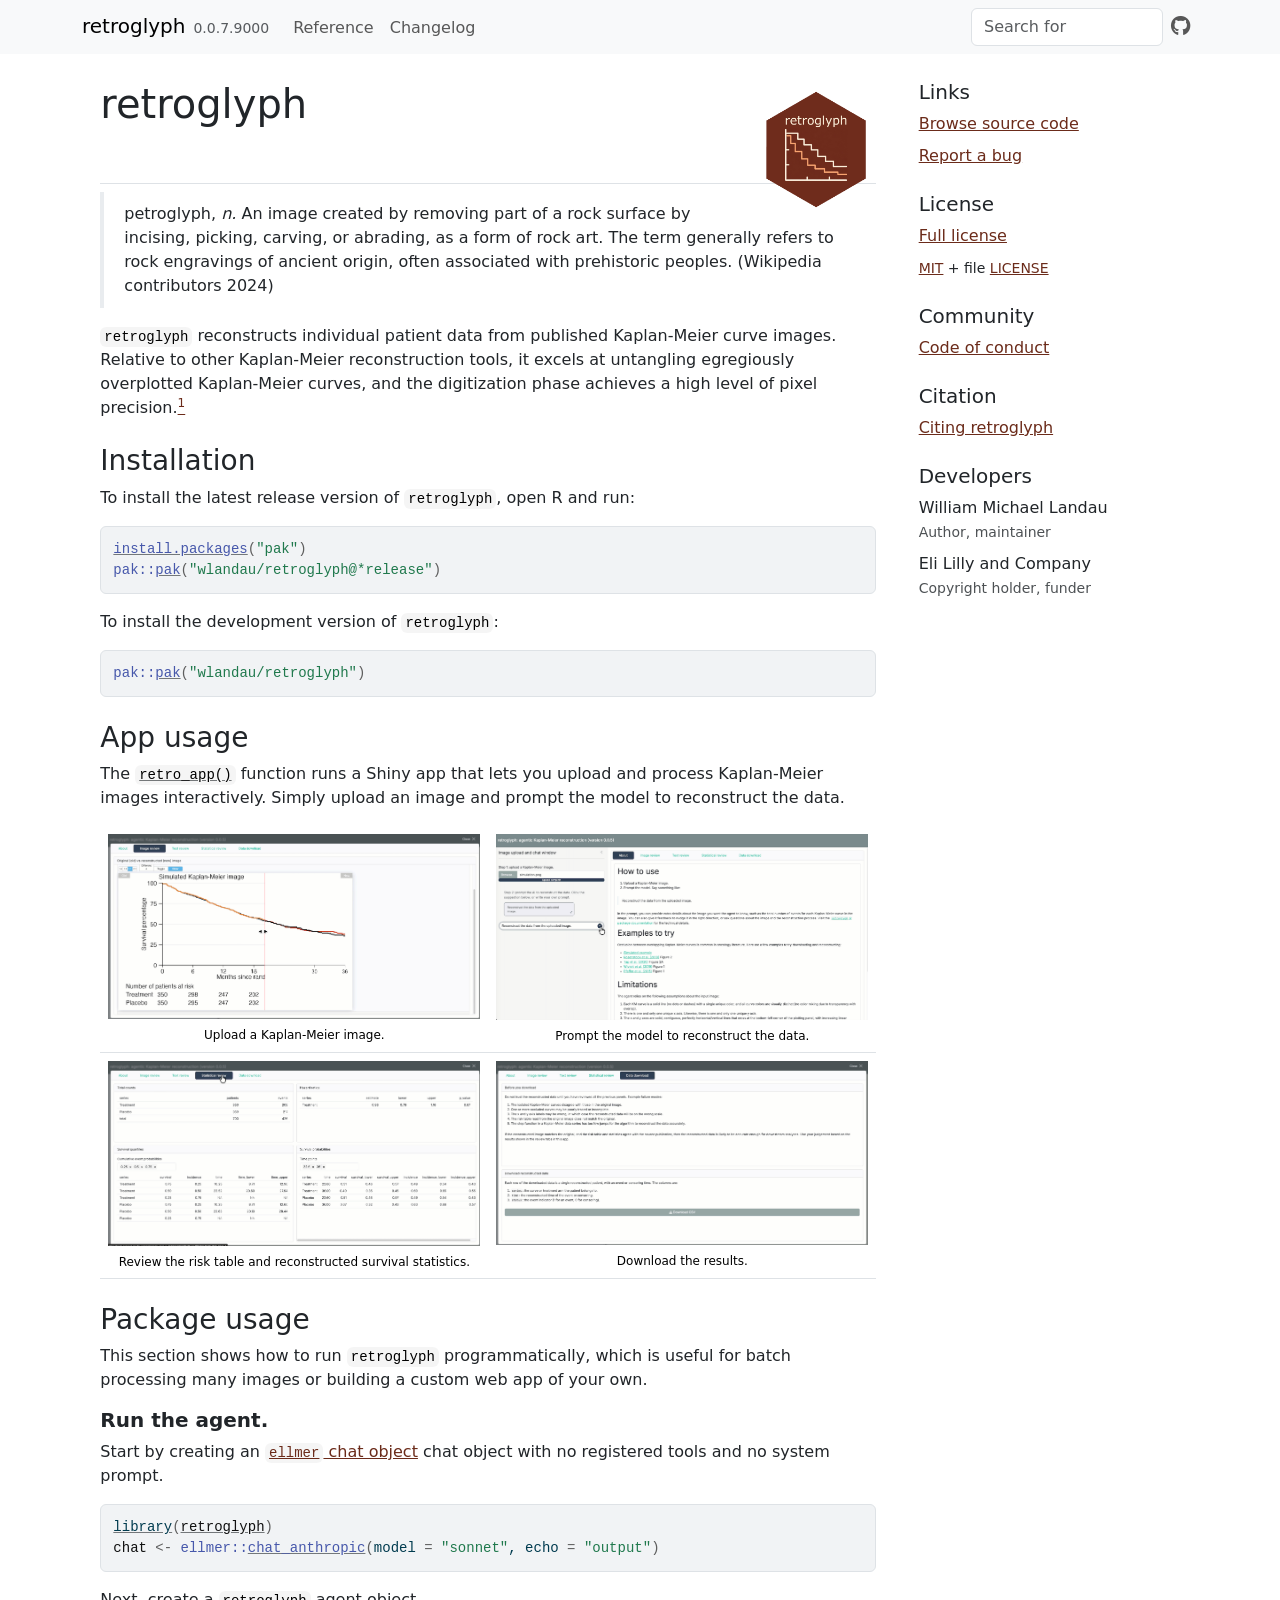
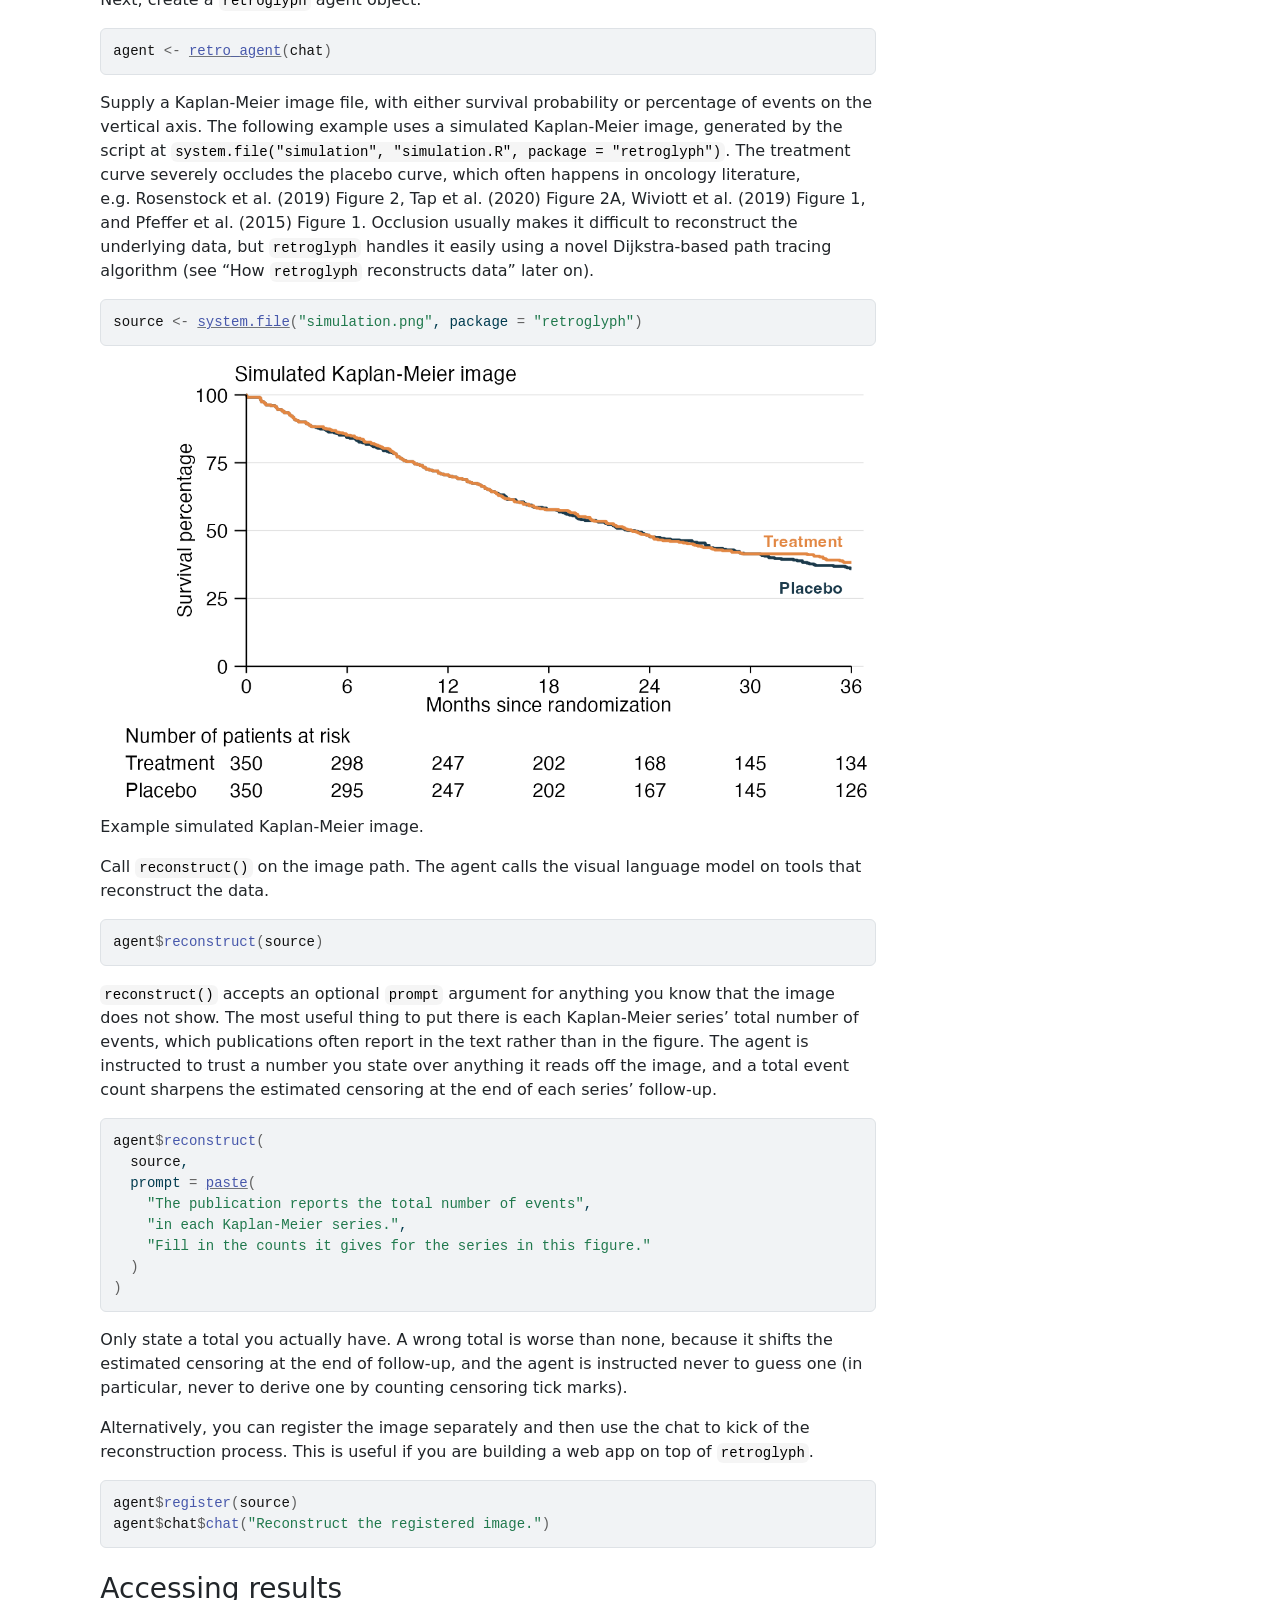
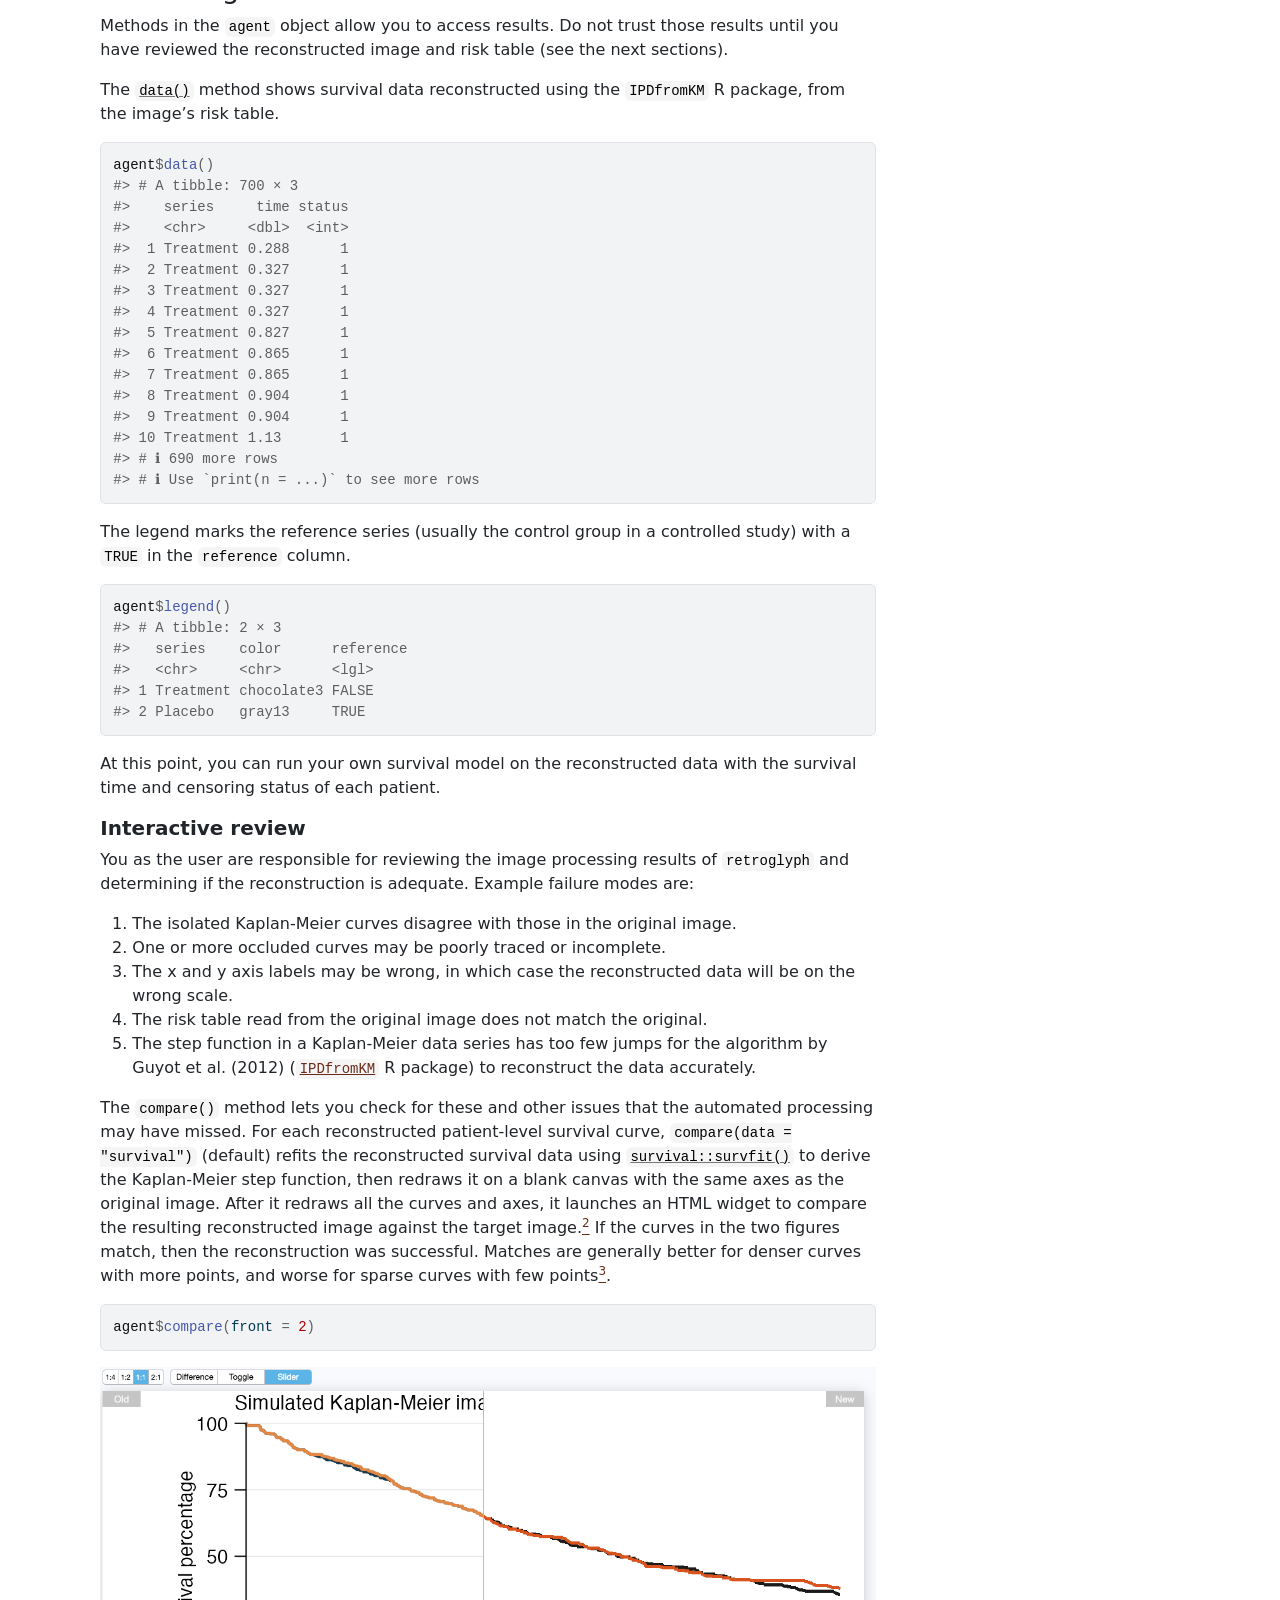
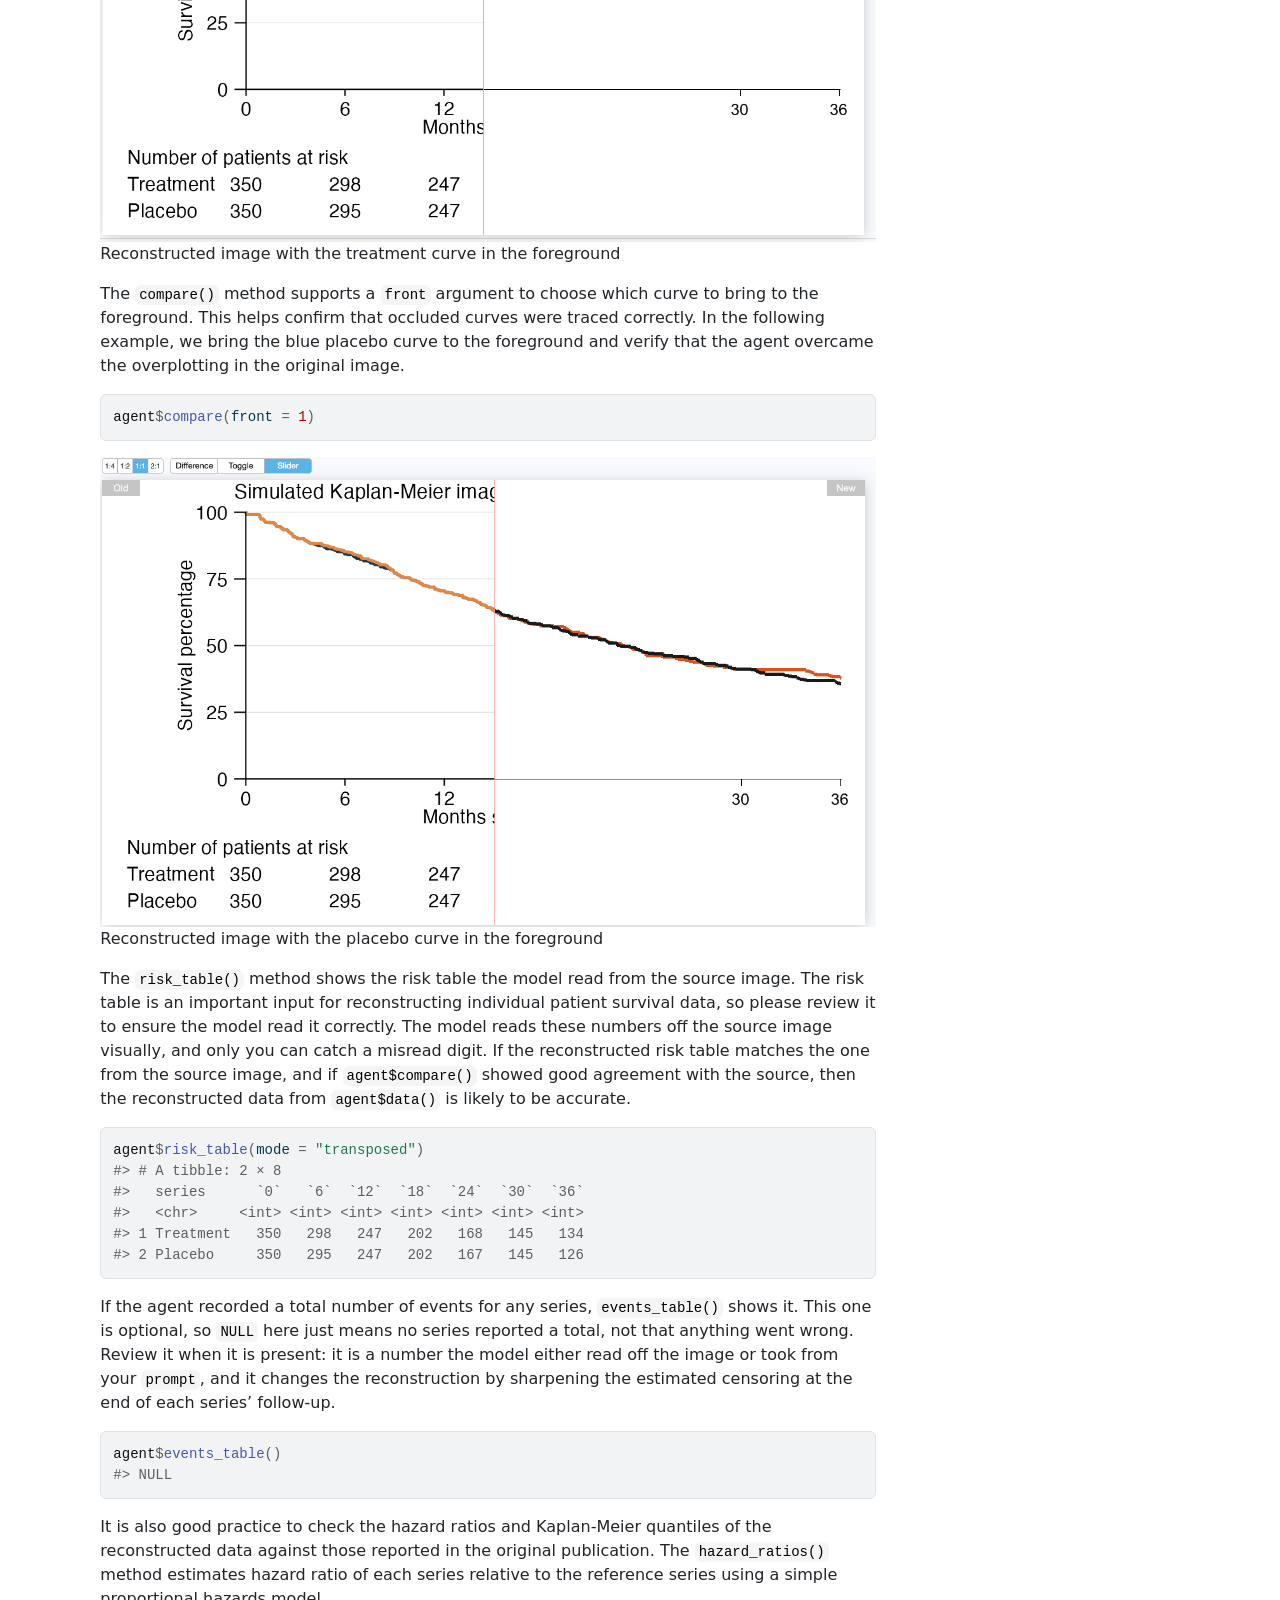
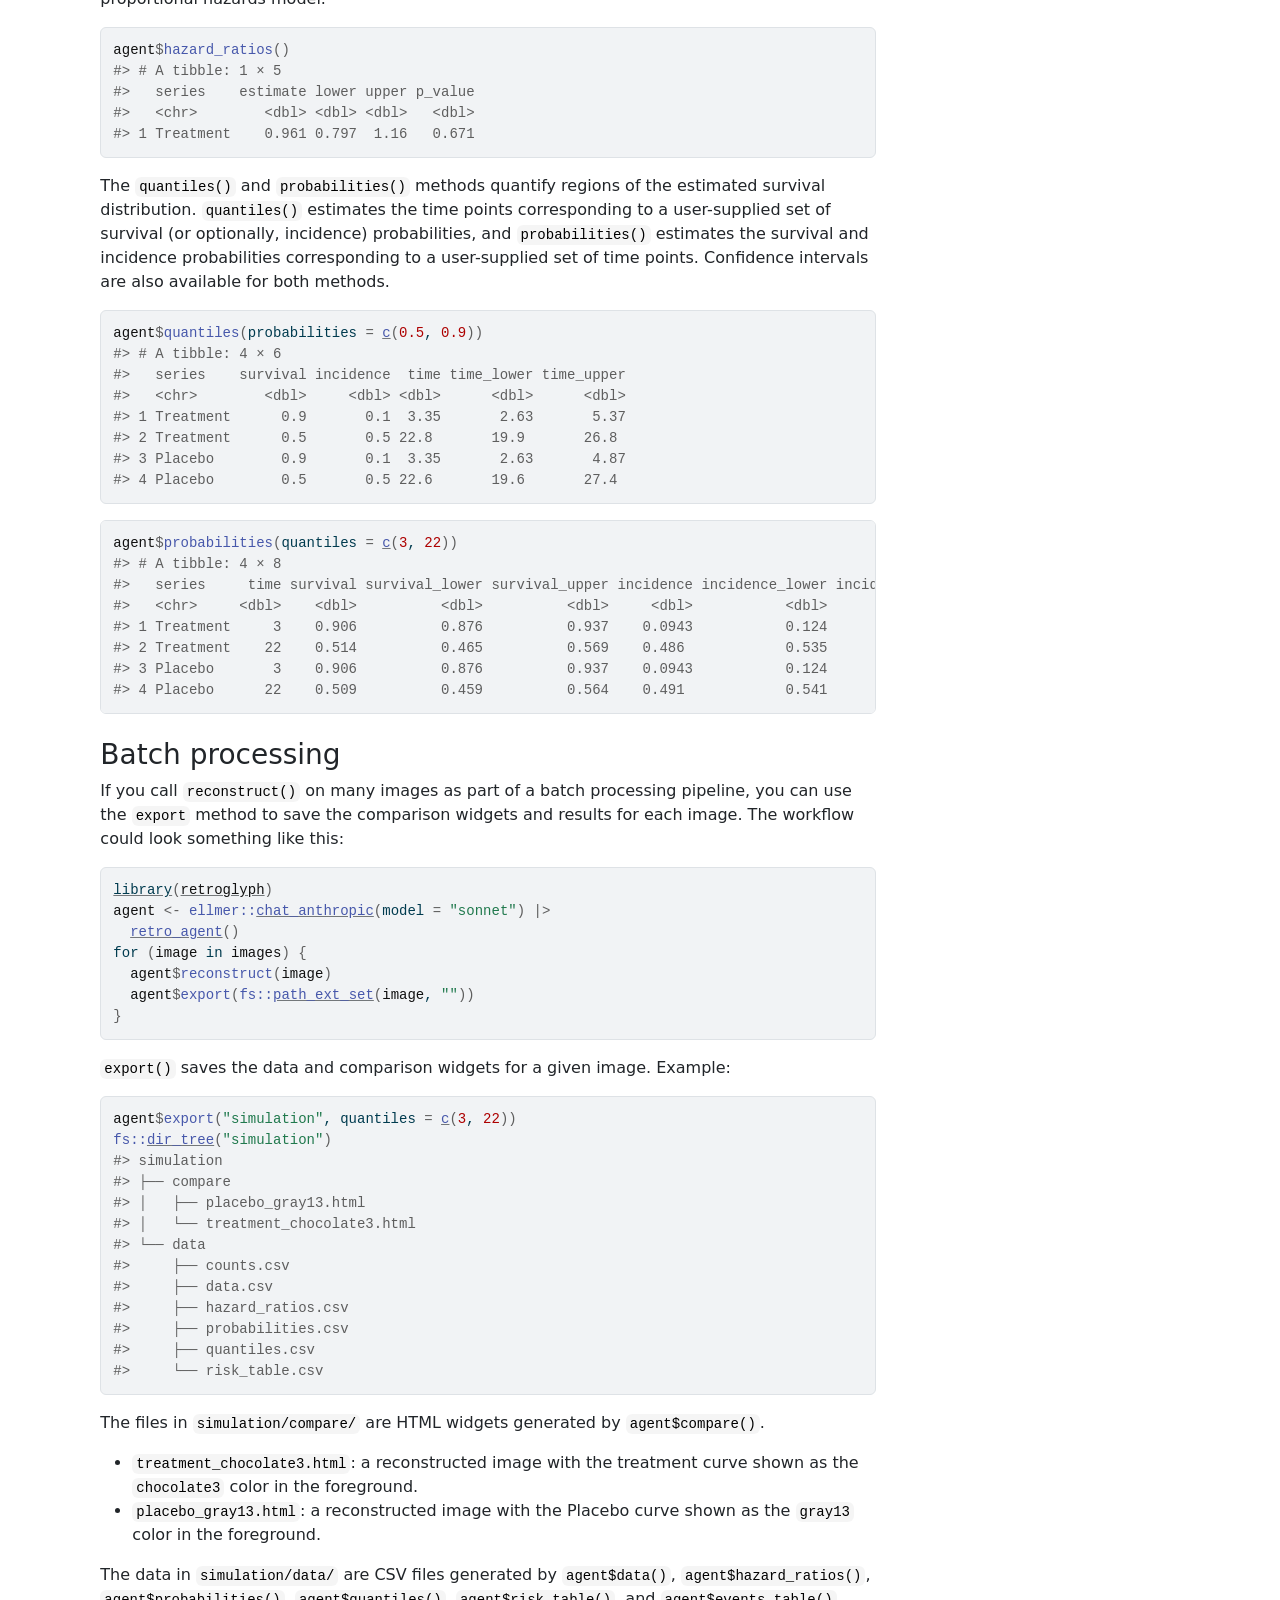
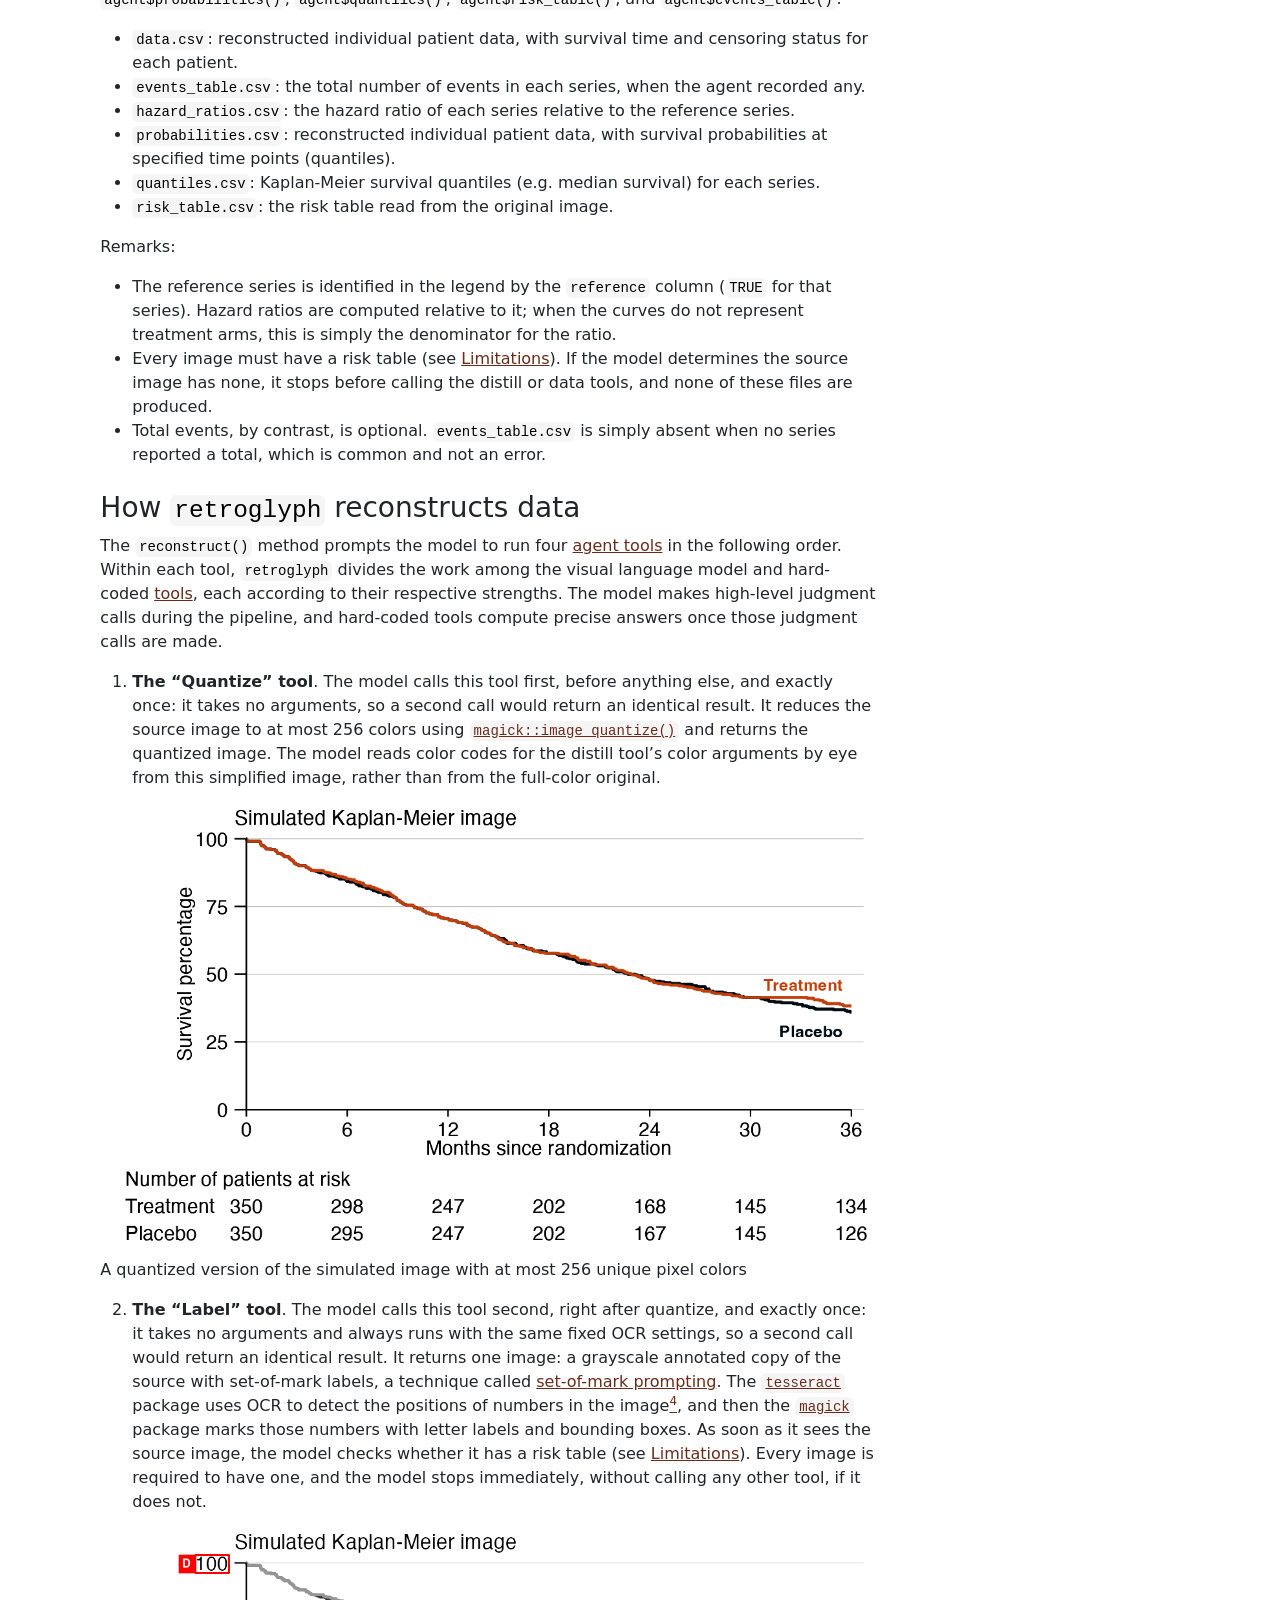
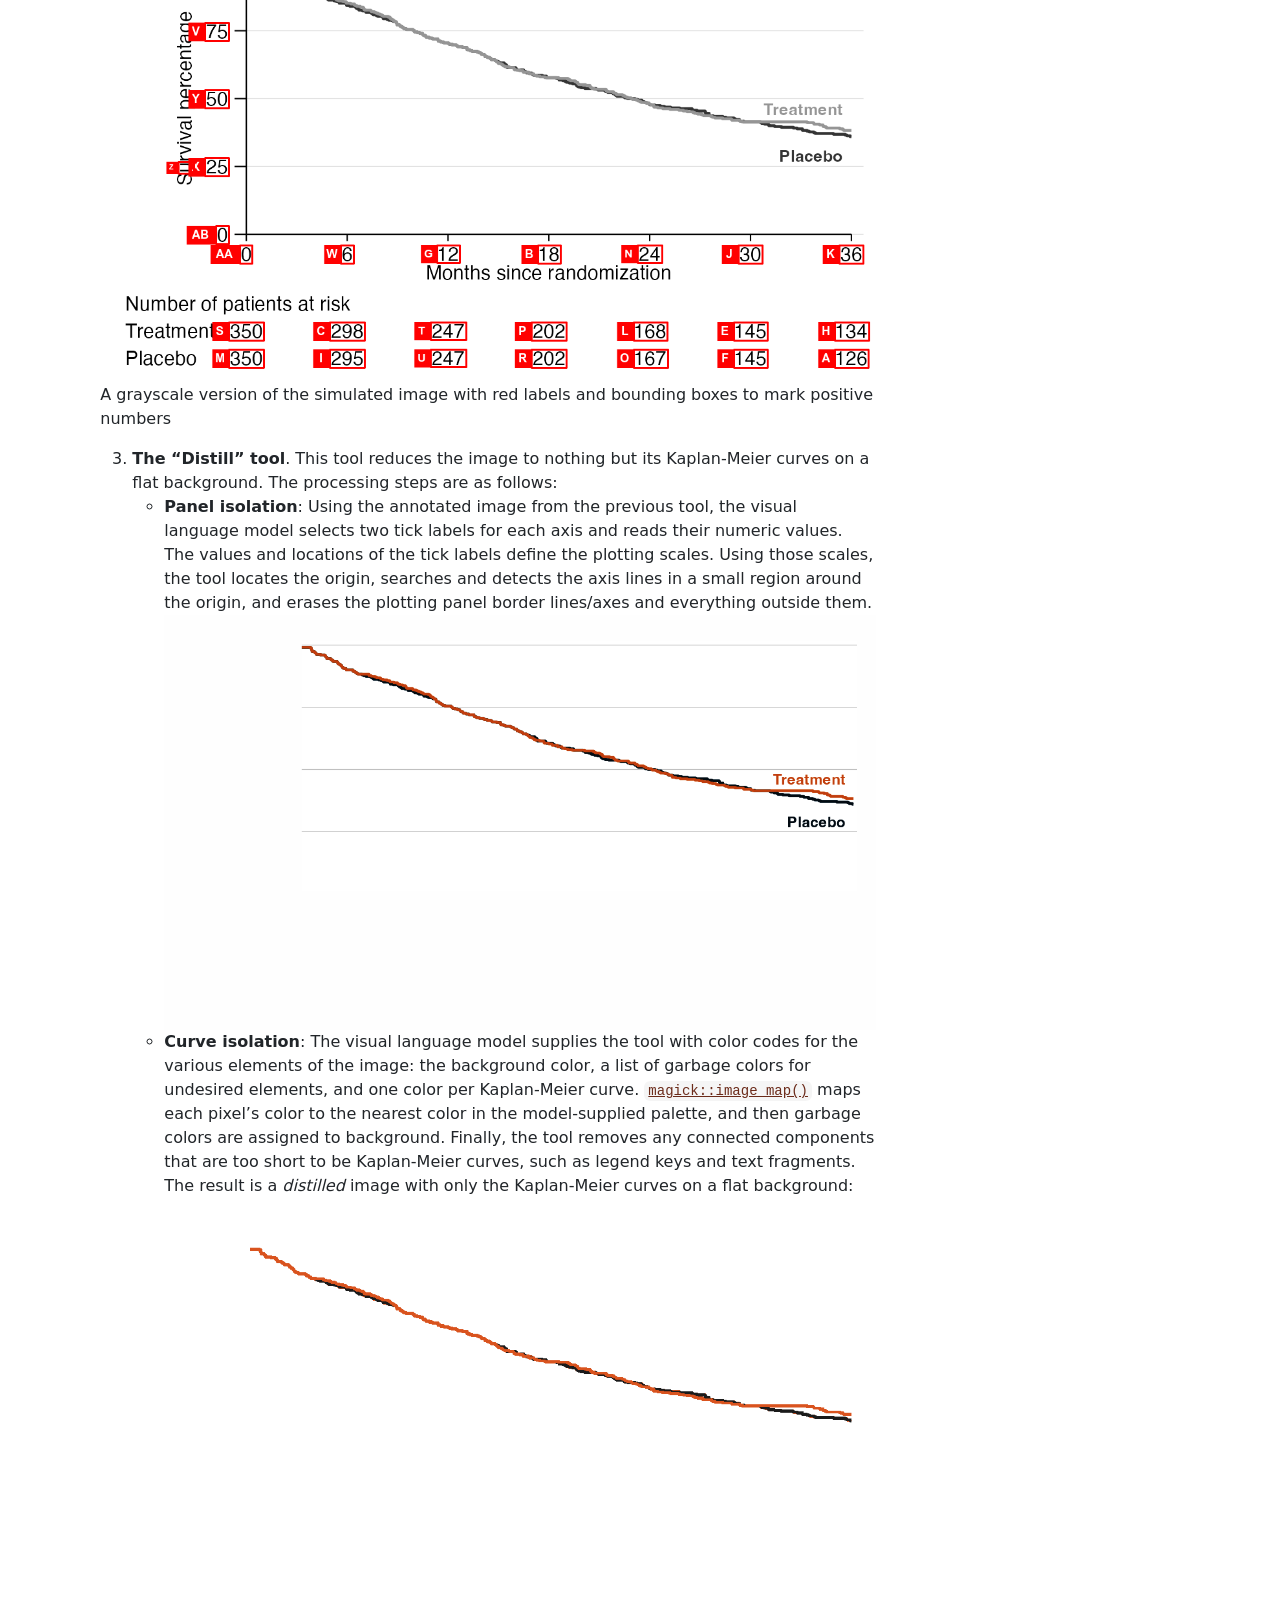
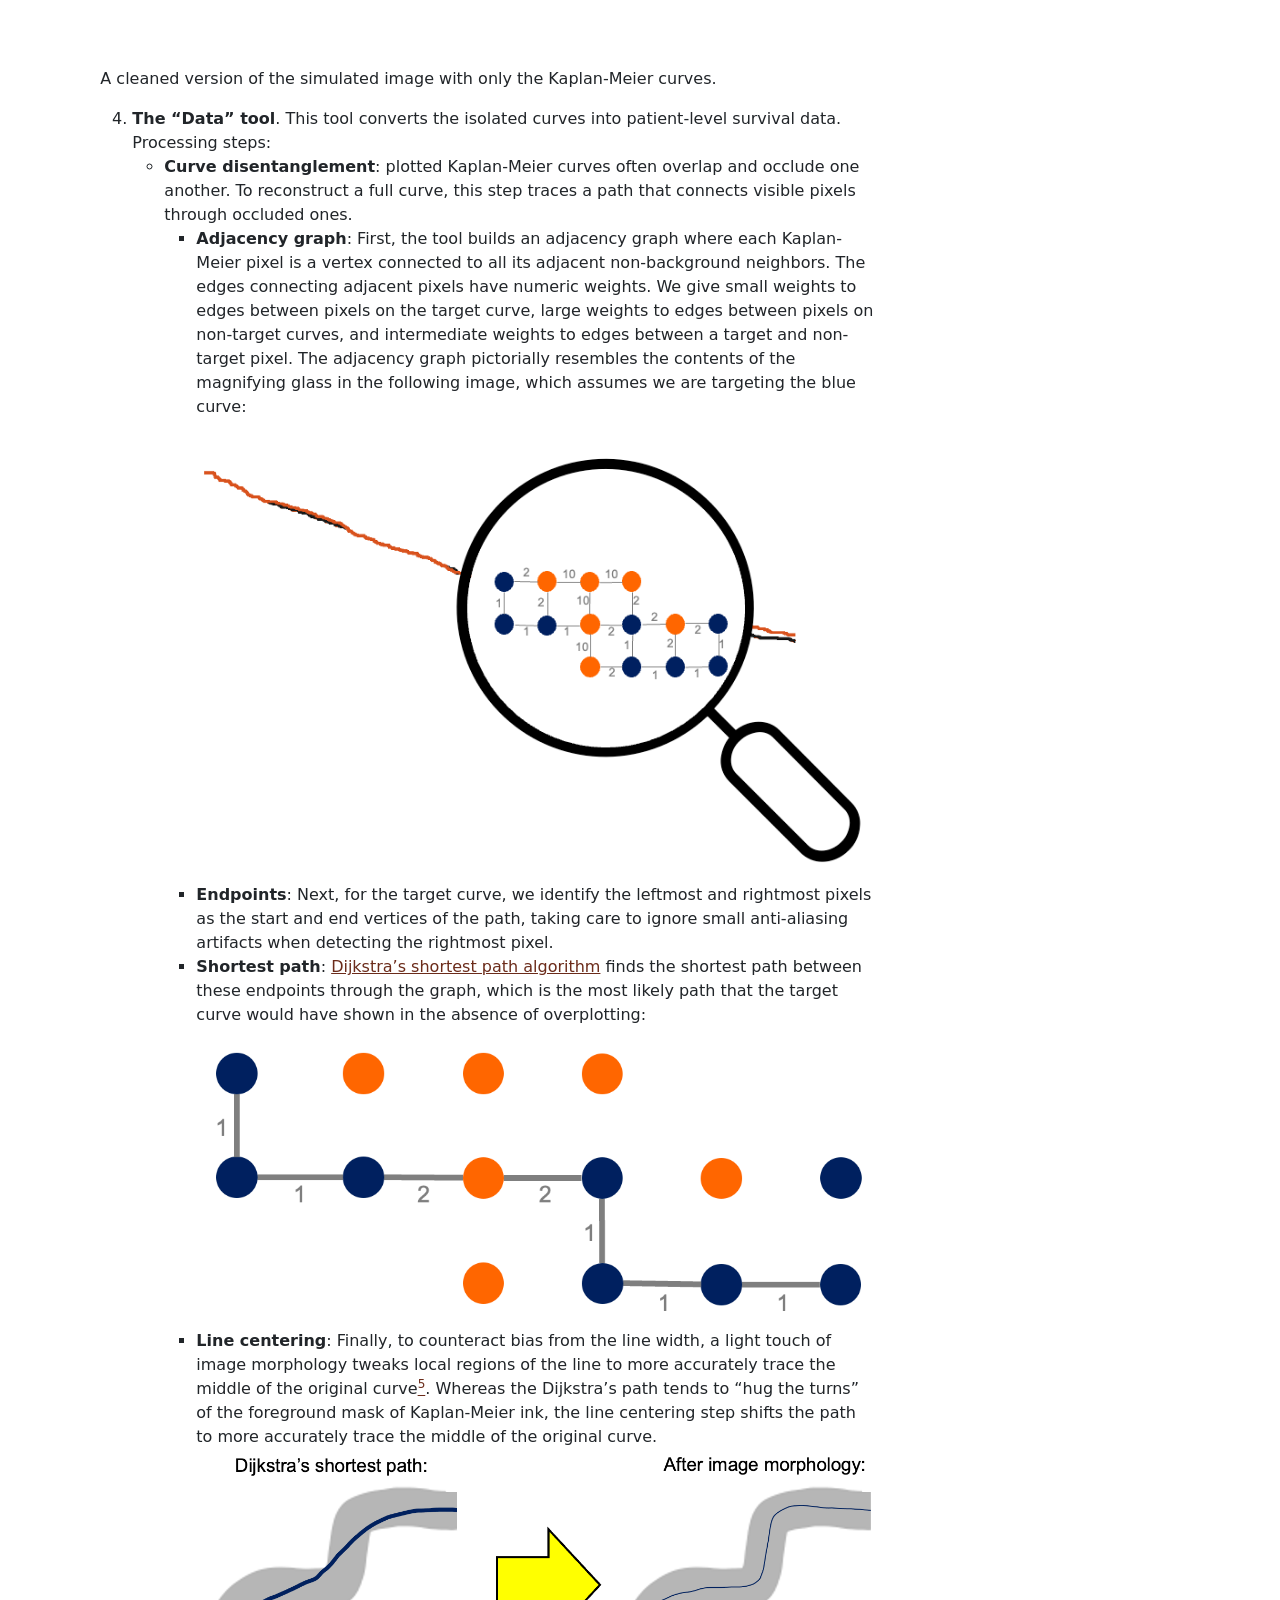
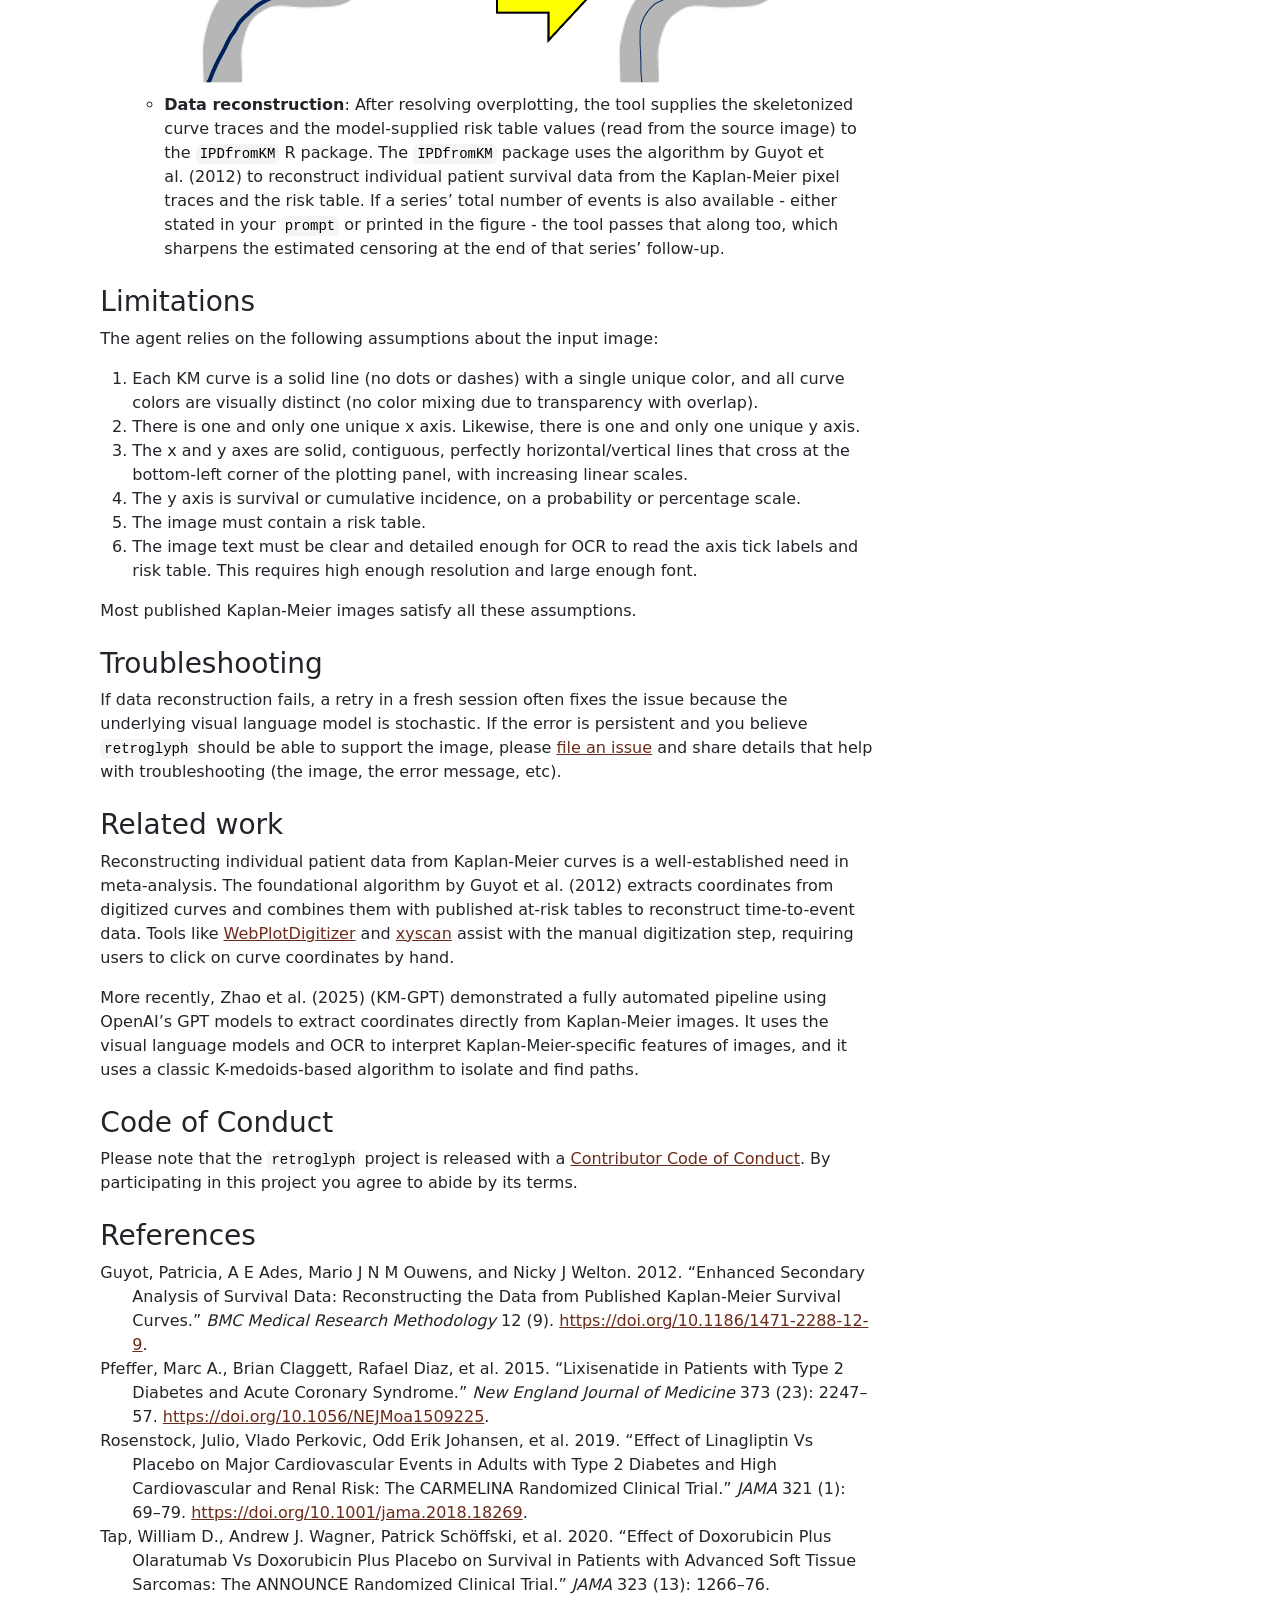
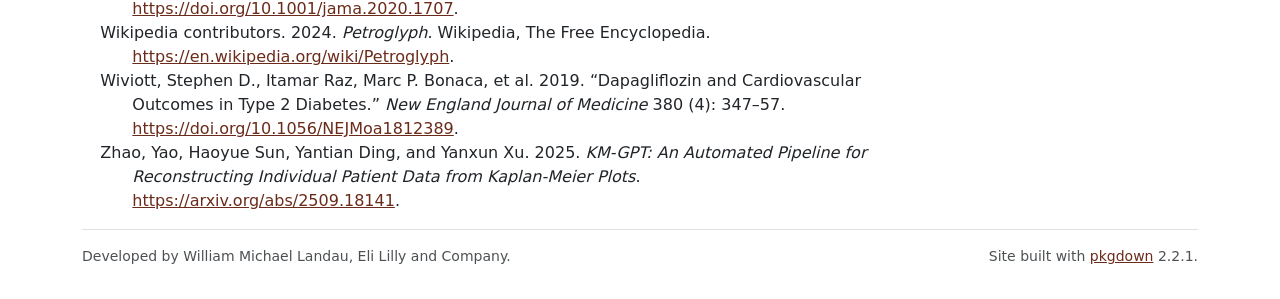
==== index.html @ 7b13152b "Deploying to gh-pages from @ wlandau/retroglyph@34a9393aac4ac2914c0a3c70d0098aca68101f2c 🚀" ====
<!DOCTYPE html>
<!-- Generated by pkgdown: do not edit by hand --><html lang="en-US">
<head>
<meta http-equiv="Content-Type" content="text/html; charset=UTF-8">
<meta charset="utf-8">
<meta http-equiv="X-UA-Compatible" content="IE=edge">
<meta name="viewport" content="width=device-width, initial-scale=1, shrink-to-fit=no">
<title>A Trusted Mini-Agent to Reconstruct Individual Patient Data from Kaplan-Meier Images • retroglyph</title>
<!-- favicons --><link rel="icon" type="image/png" sizes="96x96" href="favicon-96x96.png">
<link rel="icon" type="”image/svg+xml”" href="favicon.svg">
<link rel="apple-touch-icon" sizes="180x180" href="apple-touch-icon.png">
<link rel="icon" sizes="any" href="favicon.ico">
<link rel="manifest" href="site.webmanifest">
<script src="deps/jquery-3.6.0/jquery-3.6.0.min.js"></script><meta name="viewport" content="width=device-width, initial-scale=1, shrink-to-fit=no">
<link href="deps/bootstrap-5.3.8/bootstrap.min.css" rel="stylesheet">
<script src="deps/bootstrap-5.3.8/bootstrap.bundle.min.js"></script><link href="deps/font-awesome-6.5.2/css/all.min.css" rel="stylesheet">
<link href="deps/font-awesome-6.5.2/css/v4-shims.min.css" rel="stylesheet">
<script src="deps/headroom-0.11.0/headroom.min.js"></script><script src="deps/headroom-0.11.0/jQuery.headroom.min.js"></script><script src="deps/bootstrap-toc-1.0.1/bootstrap-toc.min.js"></script><script src="deps/clipboard.js-2.0.11/clipboard.min.js"></script><script src="deps/search-1.0.0/autocomplete.jquery.min.js"></script><script src="deps/search-1.0.0/fuse.min.js"></script><script src="deps/search-1.0.0/mark.min.js"></script><!-- pkgdown --><script src="pkgdown.js"></script><meta property="og:title" content="A Trusted Mini-Agent to Reconstruct Individual Patient Data from Kaplan-Meier Images">
<meta name="description" content="The enclosed agent reconstructs individual patient data from published Kaplan-Meier curve images. Relative to other Kaplan-Meier reconstruction tools, it excels at untangling egregiously overplotted Kaplan-Meier curves, and the digitization phase achieves a high level of pixel precision.">
<meta property="og:description" content="The enclosed agent reconstructs individual patient data from published Kaplan-Meier curve images. Relative to other Kaplan-Meier reconstruction tools, it excels at untangling egregiously overplotted Kaplan-Meier curves, and the digitization phase achieves a high level of pixel precision.">
<meta property="og:image" content="https://wlandau.github.io/retroglyph/logo.png">
</head>
<body>
    <a href="#main" class="visually-hidden-focusable">Skip to contents</a>


    <nav class="navbar navbar-expand-lg fixed-top bg-light" data-bs-theme="light" aria-label="Site navigation"><div class="container">

    <a class="navbar-brand me-2" href="index.html">retroglyph</a>

    <small class="nav-text text-muted me-auto" data-bs-toggle="tooltip" data-bs-placement="bottom" title="">0.0.7.9000</small>


    <button class="navbar-toggler" type="button" data-bs-toggle="collapse" data-bs-target="#navbar" aria-controls="navbar" aria-expanded="false" aria-label="Toggle navigation">
      <span class="navbar-toggler-icon"></span>
    </button>

    <div id="navbar" class="collapse navbar-collapse ms-3">
      <ul class="navbar-nav me-auto">
<li class="nav-item"><a class="nav-link" href="reference/index.html">Reference</a></li>
<li class="nav-item"><a class="nav-link" href="news/index.html">Changelog</a></li>
      </ul>
<ul class="navbar-nav">
<li class="nav-item"><form class="form-inline" role="search">
 <input class="form-control" type="search" name="search-input" id="search-input" autocomplete="off" aria-label="Search site" placeholder="Search for" data-search-index="search.json">
</form></li>
<li class="nav-item"><a class="external-link nav-link" href="https://github.com/wlandau/retroglyph" aria-label="GitHub"><span class="fa fab fa-github fa-lg"></span></a></li>
      </ul>
</div>


  </div>
</nav><div class="container template-home">
<div class="row">
  <main id="main" class="col-md-9"><div class="section level1">
<div class="page-header">
<img src="logo.png" class="logo" alt=""><h1 id="retroglyph">retroglyph<a class="anchor" aria-label="anchor" href="#retroglyph"></a>
</h1>
</div>
<blockquote>
<p>petroglyph, <em>n.</em> An image created by removing part of a rock surface by incising, picking, carving, or abrading, as a form of rock art. The term generally refers to rock engravings of ancient origin, often associated with prehistoric peoples. (Wikipedia contributors 2024)</p>
</blockquote>
<p><code>retroglyph</code> reconstructs individual patient data from published Kaplan-Meier curve images. Relative to other Kaplan-Meier reconstruction tools, it excels at untangling egregiously overplotted Kaplan-Meier curves, and the digitization phase achieves a high level of pixel precision.<a class="footnote-ref" tabindex="0" data-bs-toggle="popover" data-bs-content='&lt;p&gt;The algorithm by Guyot et al. (2012) in the &lt;a href="https://CRAN.R-project.org/package=IPDfromKM" class="external-link"&gt;&lt;code&gt;IPDfromKM&lt;/code&gt;&lt;/a&gt; R package reconstructs individual patient survival data from a Kaplan-Meier pixel trace and its corresponding entries in the risk table. This happens downstream of the mentioned digitization phase. Use &lt;code&gt;agent$compare(data = "trace")&lt;/code&gt; to check the pixel trace against the source image, and use &lt;code&gt;agent$compare(data = "survival")&lt;/code&gt; to check the reconstructed survival data against the source image.&lt;/p&gt;'><sup>1</sup></a></p>
<div class="section level2">
<h2 id="installation">Installation<a class="anchor" aria-label="anchor" href="#installation"></a>
</h2>
<p>To install the latest release version of <code>retroglyph</code>, open R and run:</p>
<div class="sourceCode" id="cb1"><pre class="downlit sourceCode r">
<code class="sourceCode R"><span><span class="fu"><a href="https://rdrr.io/r/utils/install.packages.html" class="external-link">install.packages</a></span><span class="op">(</span><span class="st">"pak"</span><span class="op">)</span></span>
<span><span class="fu">pak</span><span class="fu">::</span><span class="fu"><a href="https://pak.r-lib.org/reference/pak.html" class="external-link">pak</a></span><span class="op">(</span><span class="st">"wlandau/retroglyph@*release"</span><span class="op">)</span></span></code></pre></div>
<p>To install the development version of <code>retroglyph</code>:</p>
<div class="sourceCode" id="cb2"><pre class="downlit sourceCode r">
<code class="sourceCode R"><span><span class="fu">pak</span><span class="fu">::</span><span class="fu"><a href="https://pak.r-lib.org/reference/pak.html" class="external-link">pak</a></span><span class="op">(</span><span class="st">"wlandau/retroglyph"</span><span class="op">)</span></span></code></pre></div>
</div>
<div class="section level2">
<h2 id="app-usage">App usage<a class="anchor" aria-label="anchor" href="#app-usage"></a>
</h2>
<p>The <code><a href="reference/retro_app.html">retro_app()</a></code> function runs a Shiny app that lets you upload and process Kaplan-Meier images interactively. Simply upload an image and prompt the model to reconstruct the data.</p>
<table class="table">
<tr>
<td align="center" width="50%">
<img src="reference/figures/readme/app/image.png" width="100%"><br><sub>Upload a Kaplan-Meier image.</sub>
</td>
<td align="center" width="50%">
<img src="reference/figures/readme/app/prompt.png" width="100%"><br><sub>Prompt the model to reconstruct the data.</sub>
</td>
</tr>
<tr>
<td align="center" width="50%">
<img src="reference/figures/readme/app/statistics.png" width="100%"><br><sub>Review the risk table and reconstructed survival statistics.</sub>
</td>
<td align="center" width="50%">
<img src="reference/figures/readme/app/download.png" width="100%"><br><sub>Download the results.</sub>
</td>
</tr>
</table>
</div>
<div class="section level2">
<h2 id="package-usage">Package usage<a class="anchor" aria-label="anchor" href="#package-usage"></a>
</h2>
<p>This section shows how to run <code>retroglyph</code> programmatically, which is useful for batch processing many images or building a custom web app of your own.</p>
<div class="section level3">
<h3 id="run-the-agent">Run the agent.<a class="anchor" aria-label="anchor" href="#run-the-agent"></a>
</h3>
<p>Start by creating an <a href="https://ellmer.tidyverse.org/reference/index.html#chatbots" class="external-link"><code>ellmer</code> chat object</a> chat object with no registered tools and no system prompt.</p>
<div class="sourceCode" id="cb3"><pre class="downlit sourceCode r">
<code class="sourceCode R"><span><span class="kw"><a href="https://rdrr.io/r/base/library.html" class="external-link">library</a></span><span class="op">(</span><span class="va"><a href="https://wlandau.github.io/retroglyph/">retroglyph</a></span><span class="op">)</span></span>
<span><span class="va">chat</span> <span class="op">&lt;-</span> <span class="fu">ellmer</span><span class="fu">::</span><span class="fu"><a href="https://ellmer.tidyverse.org/reference/chat_anthropic.html" class="external-link">chat_anthropic</a></span><span class="op">(</span>model <span class="op">=</span> <span class="st">"sonnet"</span>, echo <span class="op">=</span> <span class="st">"output"</span><span class="op">)</span></span></code></pre></div>
<p>Next, create a <code>retroglyph</code> agent object.</p>
<div class="sourceCode" id="cb4"><pre class="downlit sourceCode r">
<code class="sourceCode R"><span><span class="va">agent</span> <span class="op">&lt;-</span> <span class="fu"><a href="reference/retro_agent.html">retro_agent</a></span><span class="op">(</span><span class="va">chat</span><span class="op">)</span></span></code></pre></div>
<p>Supply a Kaplan-Meier image file, with either survival probability or percentage of events on the vertical axis. The following example uses a simulated Kaplan-Meier image, generated by the script at <code>system.file("simulation", "simulation.R", package = "retroglyph")</code>. The treatment curve severely occludes the placebo curve, which often happens in oncology literature, e.g. Rosenstock et al. (2019) Figure 2, Tap et al. (2020) Figure 2A, Wiviott et al. (2019) Figure 1, and Pfeffer et al. (2015) Figure 1. Occlusion usually makes it difficult to reconstruct the underlying data, but <code>retroglyph</code> handles it easily using a novel Dijkstra-based path tracing algorithm (see “How <code>retroglyph</code> reconstructs data” later on).</p>
<div class="sourceCode" id="cb5"><pre class="downlit sourceCode r">
<code class="sourceCode R"><span><span class="va">source</span> <span class="op">&lt;-</span> <span class="fu"><a href="https://rdrr.io/r/base/system.file.html" class="external-link">system.file</a></span><span class="op">(</span><span class="st">"simulation.png"</span>, package <span class="op">=</span> <span class="st">"retroglyph"</span><span class="op">)</span></span></code></pre></div>
<figure><img src="./reference/figures/readme/simulation.png" alt="Example simulated Kaplan-Meier image."><figcaption aria-hidden="true">
Example simulated Kaplan-Meier image.
</figcaption></figure><p>Call <code>reconstruct()</code> on the image path. The agent calls the visual language model on tools that reconstruct the data.</p>
<div class="sourceCode" id="cb6"><pre class="downlit sourceCode r">
<code class="sourceCode R"><span><span class="va">agent</span><span class="op">$</span><span class="fu">reconstruct</span><span class="op">(</span><span class="va">source</span><span class="op">)</span></span></code></pre></div>
<p><code>reconstruct()</code> accepts an optional <code>prompt</code> argument for anything you know that the image does not show. The most useful thing to put there is each Kaplan-Meier series’ total number of events, which publications often report in the text rather than in the figure. The agent is instructed to trust a number you state over anything it reads off the image, and a total event count sharpens the estimated censoring at the end of each series’ follow-up.</p>
<div class="sourceCode" id="cb7"><pre class="downlit sourceCode r">
<code class="sourceCode R"><span><span class="va">agent</span><span class="op">$</span><span class="fu">reconstruct</span><span class="op">(</span></span>
<span>  <span class="va">source</span>,</span>
<span>  prompt <span class="op">=</span> <span class="fu"><a href="https://rdrr.io/r/base/paste.html" class="external-link">paste</a></span><span class="op">(</span></span>
<span>    <span class="st">"The publication reports the total number of events"</span>,</span>
<span>    <span class="st">"in each Kaplan-Meier series."</span>,</span>
<span>    <span class="st">"Fill in the counts it gives for the series in this figure."</span></span>
<span>  <span class="op">)</span></span>
<span><span class="op">)</span></span></code></pre></div>
<p>Only state a total you actually have. A wrong total is worse than none, because it shifts the estimated censoring at the end of follow-up, and the agent is instructed never to guess one (in particular, never to derive one by counting censoring tick marks).</p>
<p>Alternatively, you can register the image separately and then use the chat to kick of the reconstruction process. This is useful if you are building a web app on top of <code>retroglyph</code>.</p>
<div class="sourceCode" id="cb8"><pre class="downlit sourceCode r">
<code class="sourceCode R"><span><span class="va">agent</span><span class="op">$</span><span class="fu">register</span><span class="op">(</span><span class="va">source</span><span class="op">)</span></span>
<span><span class="va">agent</span><span class="op">$</span><span class="va">chat</span><span class="op">$</span><span class="fu">chat</span><span class="op">(</span><span class="st">"Reconstruct the registered image."</span><span class="op">)</span></span></code></pre></div>
</div>
</div>
<div class="section level2">
<h2 id="accessing-results">Accessing results<a class="anchor" aria-label="anchor" href="#accessing-results"></a>
</h2>
<p>Methods in the <code>agent</code> object allow you to access results. Do not trust those results until you have reviewed the reconstructed image and risk table (see the next sections).</p>
<p>The <code><a href="https://rdrr.io/r/utils/data.html" class="external-link">data()</a></code> method shows survival data reconstructed using the <code>IPDfromKM</code> R package, from the image’s risk table.</p>
<div class="sourceCode" id="cb9"><pre class="downlit sourceCode r">
<code class="sourceCode R"><span><span class="va">agent</span><span class="op">$</span><span class="fu">data</span><span class="op">(</span><span class="op">)</span></span>
<span><span class="co">#&gt; # A tibble: 700 × 3</span></span>
<span><span class="co">#&gt;    series     time status</span></span>
<span><span class="co">#&gt;    &lt;chr&gt;     &lt;dbl&gt;  &lt;int&gt;</span></span>
<span><span class="co">#&gt;  1 Treatment 0.288      1</span></span>
<span><span class="co">#&gt;  2 Treatment 0.327      1</span></span>
<span><span class="co">#&gt;  3 Treatment 0.327      1</span></span>
<span><span class="co">#&gt;  4 Treatment 0.327      1</span></span>
<span><span class="co">#&gt;  5 Treatment 0.827      1</span></span>
<span><span class="co">#&gt;  6 Treatment 0.865      1</span></span>
<span><span class="co">#&gt;  7 Treatment 0.865      1</span></span>
<span><span class="co">#&gt;  8 Treatment 0.904      1</span></span>
<span><span class="co">#&gt;  9 Treatment 0.904      1</span></span>
<span><span class="co">#&gt; 10 Treatment 1.13       1</span></span>
<span><span class="co">#&gt; # ℹ 690 more rows</span></span>
<span><span class="co">#&gt; # ℹ Use `print(n = ...)` to see more rows</span></span></code></pre></div>
<p>The legend marks the reference series (usually the control group in a controlled study) with a <code>TRUE</code> in the <code>reference</code> column.</p>
<div class="sourceCode" id="cb10"><pre class="downlit sourceCode r">
<code class="sourceCode R"><span><span class="va">agent</span><span class="op">$</span><span class="fu">legend</span><span class="op">(</span><span class="op">)</span></span>
<span><span class="co">#&gt; # A tibble: 2 × 3</span></span>
<span><span class="co">#&gt;   series    color      reference</span></span>
<span><span class="co">#&gt;   &lt;chr&gt;     &lt;chr&gt;      &lt;lgl&gt;</span></span>
<span><span class="co">#&gt; 1 Treatment chocolate3 FALSE</span></span>
<span><span class="co">#&gt; 2 Placebo   gray13     TRUE</span></span></code></pre></div>
<p>At this point, you can run your own survival model on the reconstructed data with the survival time and censoring status of each patient.</p>
<div class="section level3">
<h3 id="interactive-review">Interactive review<a class="anchor" aria-label="anchor" href="#interactive-review"></a>
</h3>
<p>You as the user are responsible for reviewing the image processing results of <code>retroglyph</code> and determining if the reconstruction is adequate. Example failure modes are:</p>
<ol style="list-style-type: decimal">
<li>The isolated Kaplan-Meier curves disagree with those in the original image.</li>
<li>One or more occluded curves may be poorly traced or incomplete.</li>
<li>The x and y axis labels may be wrong, in which case the reconstructed data will be on the wrong scale.</li>
<li>The risk table read from the original image does not match the original.</li>
<li>The step function in a Kaplan-Meier data series has too few jumps for the algorithm by Guyot et al. (2012) (<a href="https://CRAN.R-project.org/package=IPDfromKM" class="external-link"><code>IPDfromKM</code></a> R package) to reconstruct the data accurately.</li>
</ol>
<p>The <code>compare()</code> method lets you check for these and other issues that the automated processing may have missed. For each reconstructed patient-level survival curve, <code>compare(data = "survival")</code> (default) refits the reconstructed survival data using <code><a href="https://rdrr.io/pkg/survival/man/survfit.html" class="external-link">survival::survfit()</a></code> to derive the Kaplan-Meier step function, then redraws it on a blank canvas with the same axes as the original image. After it redraws all the curves and axes, it launches an HTML widget to compare the resulting reconstructed image against the target image.<a class="footnote-ref" tabindex="0" data-bs-toggle="popover" data-bs-content='&lt;p&gt;&lt;code&gt;compare(data = "trace")&lt;/code&gt; is similar, but it redraws the upstream pixel trace instead of the downstream survival data. If there are problems in the reconstruction process, this allows users to distinguish between problems due to &lt;code&gt;retroglyph&lt;/code&gt; (which usually show up in the trace) versus problems due to &lt;code&gt;IPDfromKM&lt;/code&gt;, which only affect the downstream survival data.&lt;/p&gt;'><sup>2</sup></a> If the curves in the two figures match, then the reconstruction was successful. Matches are generally better for denser curves with more points, and worse for sparse curves with few points<a class="footnote-ref" tabindex="0" data-bs-toggle="popover" data-bs-content='&lt;p&gt;This may be an inherent limitation of the algorithm by Guyot et al. (2012) in the &lt;a href="https://CRAN.R-project.org/package=IPDfromKM" class="external-link"&gt;&lt;code&gt;IPDfromKM&lt;/code&gt;&lt;/a&gt; R package, which is responsible for reconstructing patient-level survival data from a Kaplan-Meier pixel trace and its corresponding entries in the risk table.&lt;/p&gt;'><sup>3</sup></a>.</p>
<div class="sourceCode" id="cb11"><pre class="downlit sourceCode r">
<code class="sourceCode R"><span><span class="va">agent</span><span class="op">$</span><span class="fu">compare</span><span class="op">(</span>front <span class="op">=</span> <span class="fl">2</span><span class="op">)</span></span></code></pre></div>
<figure><img src="./reference/figures/readme/compare-treatment.png" alt="Reconstructed image with the treatment curve in the foreground"><figcaption aria-hidden="true">
Reconstructed image with the treatment curve in the foreground
</figcaption></figure><p>The <code>compare()</code> method supports a <code>front</code> argument to choose which curve to bring to the foreground. This helps confirm that occluded curves were traced correctly. In the following example, we bring the blue placebo curve to the foreground and verify that the agent overcame the overplotting in the original image.</p>
<div class="sourceCode" id="cb12"><pre class="downlit sourceCode r">
<code class="sourceCode R"><span><span class="va">agent</span><span class="op">$</span><span class="fu">compare</span><span class="op">(</span>front <span class="op">=</span> <span class="fl">1</span><span class="op">)</span></span></code></pre></div>
<figure><img src="./reference/figures/readme/compare-placebo.png" alt="Reconstructed image with the placebo curve in the foreground"><figcaption aria-hidden="true">
Reconstructed image with the placebo curve in the foreground
</figcaption></figure><p>The <code>risk_table()</code> method shows the risk table the model read from the source image. The risk table is an important input for reconstructing individual patient survival data, so please review it to ensure the model read it correctly. The model reads these numbers off the source image visually, and only you can catch a misread digit. If the reconstructed risk table matches the one from the source image, and if <code>agent$compare()</code> showed good agreement with the source, then the reconstructed data from <code>agent$data()</code> is likely to be accurate.</p>
<div class="sourceCode" id="cb13"><pre class="downlit sourceCode r">
<code class="sourceCode R"><span><span class="va">agent</span><span class="op">$</span><span class="fu">risk_table</span><span class="op">(</span>mode <span class="op">=</span> <span class="st">"transposed"</span><span class="op">)</span></span>
<span><span class="co">#&gt; # A tibble: 2 × 8</span></span>
<span><span class="co">#&gt;   series      `0`   `6`  `12`  `18`  `24`  `30`  `36`</span></span>
<span><span class="co">#&gt;   &lt;chr&gt;     &lt;int&gt; &lt;int&gt; &lt;int&gt; &lt;int&gt; &lt;int&gt; &lt;int&gt; &lt;int&gt;</span></span>
<span><span class="co">#&gt; 1 Treatment   350   298   247   202   168   145   134</span></span>
<span><span class="co">#&gt; 2 Placebo     350   295   247   202   167   145   126</span></span></code></pre></div>
<p>If the agent recorded a total number of events for any series, <code>events_table()</code> shows it. This one is optional, so <code>NULL</code> here just means no series reported a total, not that anything went wrong. Review it when it is present: it is a number the model either read off the image or took from your <code>prompt</code>, and it changes the reconstruction by sharpening the estimated censoring at the end of each series’ follow-up.</p>
<div class="sourceCode" id="cb14"><pre class="downlit sourceCode r">
<code class="sourceCode R"><span><span class="va">agent</span><span class="op">$</span><span class="fu">events_table</span><span class="op">(</span><span class="op">)</span></span>
<span><span class="co">#&gt; NULL</span></span></code></pre></div>
<p>It is also good practice to check the hazard ratios and Kaplan-Meier quantiles of the reconstructed data against those reported in the original publication. The <code>hazard_ratios()</code> method estimates hazard ratio of each series relative to the reference series using a simple proportional hazards model.</p>
<div class="sourceCode" id="cb15"><pre class="downlit sourceCode r">
<code class="sourceCode R"><span><span class="va">agent</span><span class="op">$</span><span class="fu">hazard_ratios</span><span class="op">(</span><span class="op">)</span></span>
<span><span class="co">#&gt; # A tibble: 1 × 5</span></span>
<span><span class="co">#&gt;   series    estimate lower upper p_value</span></span>
<span><span class="co">#&gt;   &lt;chr&gt;        &lt;dbl&gt; &lt;dbl&gt; &lt;dbl&gt;   &lt;dbl&gt;</span></span>
<span><span class="co">#&gt; 1 Treatment    0.961 0.797  1.16   0.671</span></span></code></pre></div>
<p>The <code>quantiles()</code> and <code>probabilities()</code> methods quantify regions of the estimated survival distribution. <code>quantiles()</code> estimates the time points corresponding to a user-supplied set of survival (or optionally, incidence) probabilities, and <code>probabilities()</code> estimates the survival and incidence probabilities corresponding to a user-supplied set of time points. Confidence intervals are also available for both methods.</p>
<div class="sourceCode" id="cb16"><pre class="downlit sourceCode r">
<code class="sourceCode R"><span><span class="va">agent</span><span class="op">$</span><span class="fu">quantiles</span><span class="op">(</span>probabilities <span class="op">=</span> <span class="fu"><a href="https://rdrr.io/r/base/c.html" class="external-link">c</a></span><span class="op">(</span><span class="fl">0.5</span>, <span class="fl">0.9</span><span class="op">)</span><span class="op">)</span></span>
<span><span class="co">#&gt; # A tibble: 4 × 6</span></span>
<span><span class="co">#&gt;   series    survival incidence  time time_lower time_upper</span></span>
<span><span class="co">#&gt;   &lt;chr&gt;        &lt;dbl&gt;     &lt;dbl&gt; &lt;dbl&gt;      &lt;dbl&gt;      &lt;dbl&gt;</span></span>
<span><span class="co">#&gt; 1 Treatment      0.9       0.1  3.35       2.63       5.37</span></span>
<span><span class="co">#&gt; 2 Treatment      0.5       0.5 22.8       19.9       26.8</span></span>
<span><span class="co">#&gt; 3 Placebo        0.9       0.1  3.35       2.63       4.87</span></span>
<span><span class="co">#&gt; 4 Placebo        0.5       0.5 22.6       19.6       27.4</span></span></code></pre></div>
<div class="sourceCode" id="cb17"><pre class="downlit sourceCode r">
<code class="sourceCode R"><span><span class="va">agent</span><span class="op">$</span><span class="fu">probabilities</span><span class="op">(</span>quantiles <span class="op">=</span> <span class="fu"><a href="https://rdrr.io/r/base/c.html" class="external-link">c</a></span><span class="op">(</span><span class="fl">3</span>, <span class="fl">22</span><span class="op">)</span><span class="op">)</span></span>
<span><span class="co">#&gt; # A tibble: 4 × 8</span></span>
<span><span class="co">#&gt;   series     time survival survival_lower survival_upper incidence incidence_lower incidence_upper</span></span>
<span><span class="co">#&gt;   &lt;chr&gt;     &lt;dbl&gt;    &lt;dbl&gt;          &lt;dbl&gt;          &lt;dbl&gt;     &lt;dbl&gt;           &lt;dbl&gt;           &lt;dbl&gt;</span></span>
<span><span class="co">#&gt; 1 Treatment     3    0.906          0.876          0.937    0.0943           0.124           0.063</span></span>
<span><span class="co">#&gt; 2 Treatment    22    0.514          0.465          0.569    0.486            0.535           0.431</span></span>
<span><span class="co">#&gt; 3 Placebo       3    0.906          0.876          0.937    0.0943           0.124           0.063</span></span>
<span><span class="co">#&gt; 4 Placebo      22    0.509          0.459          0.564    0.491            0.541           0.436</span></span></code></pre></div>
</div>
</div>
<div class="section level2">
<h2 id="batch-processing">Batch processing<a class="anchor" aria-label="anchor" href="#batch-processing"></a>
</h2>
<p>If you call <code>reconstruct()</code> on many images as part of a batch processing pipeline, you can use the <code>export</code> method to save the comparison widgets and results for each image. The workflow could look something like this:</p>
<div class="sourceCode" id="cb18"><pre class="downlit sourceCode r">
<code class="sourceCode R"><span><span class="kw"><a href="https://rdrr.io/r/base/library.html" class="external-link">library</a></span><span class="op">(</span><span class="va"><a href="https://wlandau.github.io/retroglyph/">retroglyph</a></span><span class="op">)</span></span>
<span><span class="va">agent</span> <span class="op">&lt;-</span> <span class="fu">ellmer</span><span class="fu">::</span><span class="fu"><a href="https://ellmer.tidyverse.org/reference/chat_anthropic.html" class="external-link">chat_anthropic</a></span><span class="op">(</span>model <span class="op">=</span> <span class="st">"sonnet"</span><span class="op">)</span> <span class="op">|&gt;</span></span>
<span>  <span class="fu"><a href="reference/retro_agent.html">retro_agent</a></span><span class="op">(</span><span class="op">)</span></span>
<span><span class="kw">for</span> <span class="op">(</span><span class="va">image</span> <span class="kw">in</span> <span class="va">images</span><span class="op">)</span> <span class="op">{</span></span>
<span>  <span class="va">agent</span><span class="op">$</span><span class="fu">reconstruct</span><span class="op">(</span><span class="va">image</span><span class="op">)</span></span>
<span>  <span class="va">agent</span><span class="op">$</span><span class="fu">export</span><span class="op">(</span><span class="fu">fs</span><span class="fu">::</span><span class="fu"><a href="https://fs.r-lib.org/reference/path_file.html" class="external-link">path_ext_set</a></span><span class="op">(</span><span class="va">image</span>, <span class="st">""</span><span class="op">)</span><span class="op">)</span></span>
<span><span class="op">}</span></span></code></pre></div>
<p><code>export()</code> saves the data and comparison widgets for a given image. Example:</p>
<div class="sourceCode" id="cb19"><pre class="downlit sourceCode r">
<code class="sourceCode R"><span><span class="va">agent</span><span class="op">$</span><span class="fu">export</span><span class="op">(</span><span class="st">"simulation"</span>, quantiles <span class="op">=</span> <span class="fu"><a href="https://rdrr.io/r/base/c.html" class="external-link">c</a></span><span class="op">(</span><span class="fl">3</span>, <span class="fl">22</span><span class="op">)</span><span class="op">)</span></span>
<span><span class="fu">fs</span><span class="fu">::</span><span class="fu"><a href="https://fs.r-lib.org/reference/dir_tree.html" class="external-link">dir_tree</a></span><span class="op">(</span><span class="st">"simulation"</span><span class="op">)</span></span>
<span><span class="co">#&gt; simulation</span></span>
<span><span class="co">#&gt; ├── compare</span></span>
<span><span class="co">#&gt; │   ├── placebo_gray13.html</span></span>
<span><span class="co">#&gt; │   └── treatment_chocolate3.html</span></span>
<span><span class="co">#&gt; └── data</span></span>
<span><span class="co">#&gt;     ├── counts.csv</span></span>
<span><span class="co">#&gt;     ├── data.csv</span></span>
<span><span class="co">#&gt;     ├── hazard_ratios.csv</span></span>
<span><span class="co">#&gt;     ├── probabilities.csv</span></span>
<span><span class="co">#&gt;     ├── quantiles.csv</span></span>
<span><span class="co">#&gt;     └── risk_table.csv</span></span></code></pre></div>
<p>The files in <code>simulation/compare/</code> are HTML widgets generated by <code>agent$compare()</code>.</p>
<ul>
<li>
<code>treatment_chocolate3.html</code>: a reconstructed image with the treatment curve shown as the <code>chocolate3</code> color in the foreground.</li>
<li>
<code>placebo_gray13.html</code>: a reconstructed image with the Placebo curve shown as the <code>gray13</code> color in the foreground.</li>
</ul>
<p>The data in <code>simulation/data/</code> are CSV files generated by <code>agent$data()</code>, <code>agent$hazard_ratios()</code>, <code>agent$probabilities()</code>, <code>agent$quantiles()</code>, <code>agent$risk_table()</code>, and <code>agent$events_table()</code>.</p>
<ul>
<li>
<code>data.csv</code>: reconstructed individual patient data, with survival time and censoring status for each patient.</li>
<li>
<code>events_table.csv</code>: the total number of events in each series, when the agent recorded any.</li>
<li>
<code>hazard_ratios.csv</code>: the hazard ratio of each series relative to the reference series.</li>
<li>
<code>probabilities.csv</code>: reconstructed individual patient data, with survival probabilities at specified time points (quantiles).</li>
<li>
<code>quantiles.csv</code>: Kaplan-Meier survival quantiles (e.g. median survival) for each series.</li>
<li>
<code>risk_table.csv</code>: the risk table read from the original image.</li>
</ul>
<p>Remarks:</p>
<ul>
<li>The reference series is identified in the legend by the <code>reference</code> column (<code>TRUE</code> for that series). Hazard ratios are computed relative to it; when the curves do not represent treatment arms, this is simply the denominator for the ratio.</li>
<li>Every image must have a risk table (see <a href="#limitations">Limitations</a>). If the model determines the source image has none, it stops before calling the distill or data tools, and none of these files are produced.</li>
<li>Total events, by contrast, is optional. <code>events_table.csv</code> is simply absent when no series reported a total, which is common and not an error.</li>
</ul>
</div>
<div class="section level2">
<h2 id="how-retroglyph-reconstructs-data">How <code>retroglyph</code> reconstructs data<a class="anchor" aria-label="anchor" href="#how-retroglyph-reconstructs-data"></a>
</h2>
<p>The <code>reconstruct()</code> method prompts the model to run four <a href="https://ellmer.tidyverse.org/reference/tool.html" class="external-link">agent tools</a> in the following order. Within each tool, <code>retroglyph</code> divides the work among the visual language model and hard-coded <a href="https://ellmer.tidyverse.org/reference/tool.html" class="external-link">tools</a>, each according to their respective strengths. The model makes high-level judgment calls during the pipeline, and hard-coded tools compute precise answers once those judgment calls are made.</p>
<ol style="list-style-type: decimal">
<li>
<strong>The “Quantize” tool</strong>. The model calls this tool first, before anything else, and exactly once: it takes no arguments, so a second call would return an identical result. It reduces the source image to at most 256 colors using <a href="https://docs.ropensci.org/magick/reference/color.html" class="external-link"><code>magick::image_quantize()</code></a> and returns the quantized image. The model reads color codes for the distill tool’s color arguments by eye from this simplified image, rather than from the full-color original.</li>
</ol>
<figure><img src="./reference/figures/readme/quantized.png" alt="A quantized version of the simulated image with at most 256 unique pixel colors"><figcaption aria-hidden="true">
A quantized version of the simulated image with at most 256 unique pixel colors
</figcaption></figure><ol start="2" style="list-style-type: decimal">
<li>
<strong>The “Label” tool</strong>. The model calls this tool second, right after quantize, and exactly once: it takes no arguments and always runs with the same fixed OCR settings, so a second call would return an identical result. It returns one image: a grayscale annotated copy of the source with set-of-mark labels, a technique called <a href="https://arxiv.org/abs/2310.11441" class="external-link">set-of-mark prompting</a>. The <a href="http://docs.ropensci.org/tesseract/" class="external-link"><code>tesseract</code></a> package uses OCR to detect the positions of numbers in the image<a class="footnote-ref" tabindex="0" data-bs-toggle="popover" data-bs-content='&lt;p&gt;&lt;a href="http://docs.ropensci.org/tesseract/" class="external-link"&gt;&lt;code&gt;tesseract&lt;/code&gt;&lt;/a&gt; passes on the recognized text at those positions to the language model, and then the latter makes the final judgment call on what the numbers are.&lt;/p&gt;'><sup>4</sup></a>, and then the <a href="http://docs.ropensci.org/magick/" class="external-link"><code>magick</code></a> package marks those numbers with letter labels and bounding boxes. As soon as it sees the source image, the model checks whether it has a risk table (see <a href="#limitations">Limitations</a>). Every image is required to have one, and the model stops immediately, without calling any other tool, if it does not.</li>
</ol>
<figure><img src="./reference/figures/readme/label.png" alt="A grayscale version of the simulated image with red labels and bounding boxes to mark positive numbers"><figcaption aria-hidden="true">
A grayscale version of the simulated image with red labels and bounding boxes to mark positive numbers
</figcaption></figure><ol start="3" style="list-style-type: decimal">
<li>
<strong>The “Distill” tool</strong>. This tool reduces the image to nothing but its Kaplan-Meier curves on a flat background. The processing steps are as follows:
<ul>
<li>
<strong>Panel isolation</strong>: Using the annotated image from the previous tool, the visual language model selects two tick labels for each axis and reads their numeric values. The values and locations of the tick labels define the plotting scales. Using those scales, the tool locates the origin, searches and detects the axis lines in a small region around the origin, and erases the plotting panel border lines/axes and everything outside them. <img src="./reference/figures/readme/panel.png" alt="The simulated image after panel isolation, with the axis lines, panel border, and everything outside the plotting panel erased, leaving only the legend, risk table, and Kaplan-Meier curves.">
</li>
<li>
<strong>Curve isolation</strong>: The visual language model supplies the tool with color codes for the various elements of the image: the background color, a list of garbage colors for undesired elements, and one color per Kaplan-Meier curve. <a href="https://docs.ropensci.org/magick/reference/color.html" class="external-link"><code>magick::image_map()</code></a> maps each pixel’s color to the nearest color in the model-supplied palette, and then garbage colors are assigned to background. Finally, the tool removes any connected components that are too short to be Kaplan-Meier curves, such as legend keys and text fragments. The result is a <em>distilled</em> image with only the Kaplan-Meier curves on a flat background:</li>
</ul>
</li>
</ol>
<figure><img src="./reference/figures/readme/clean.png" alt="A cleaned version of the simulated image with only the Kaplan-Meier curves."><figcaption aria-hidden="true">
A cleaned version of the simulated image with only the Kaplan-Meier curves.
</figcaption></figure><ol start="4" style="list-style-type: decimal">
<li>
<strong>The “Data” tool</strong>. This tool converts the isolated curves into patient-level survival data. Processing steps:
<ul>
<li>
<strong>Curve disentanglement</strong>: plotted Kaplan-Meier curves often overlap and occlude one another. To reconstruct a full curve, this step traces a path that connects visible pixels through occluded ones.
<ul>
<li>
<strong>Adjacency graph</strong>: First, the tool builds an adjacency graph where each Kaplan-Meier pixel is a vertex connected to all its adjacent non-background neighbors. The edges connecting adjacent pixels have numeric weights. We give small weights to edges between pixels on the target curve, large weights to edges between pixels on non-target curves, and intermediate weights to edges between a target and non-target pixel. The adjacency graph pictorially resembles the contents of the magnifying glass in the following image, which assumes we are targeting the blue curve: <img src="./reference/figures/readme/graph.png" alt="A magnified crop of the simulated image at a crossing of two Kaplan-Meier curves, overlaid with the pixel adjacency graph used to disentangle them. Edges along the target blue curve carry small weights, edges along the other curve carry large weights, and edges bridging the two carry intermediate weights.">
</li>
<li>
<strong>Endpoints</strong>: Next, for the target curve, we identify the leftmost and rightmost pixels as the start and end vertices of the path, taking care to ignore small anti-aliasing artifacts when detecting the rightmost pixel.</li>
<li>
<strong>Shortest path</strong>: <a href="https://en.wikipedia.org/wiki/Dijkstra%27s_algorithm" class="external-link">Dijkstra’s shortest path algorithm</a> finds the shortest path between these endpoints through the graph, which is the most likely path that the target curve would have shown in the absence of overplotting: <img src="./reference/figures/readme/path.png" alt="The simulated image with the target blue curve’s shortest path traced through the crossing, running through the pixels of the other curve wherever the blue curve itself is occluded.">
</li>
<li>
<strong>Line centering</strong>: Finally, to counteract bias from the line width, a light touch of image morphology tweaks local regions of the line to more accurately trace the middle of the original curve<a class="footnote-ref" tabindex="0" data-bs-toggle="popover" data-bs-content="&lt;p&gt;See &lt;code&gt;retroglyph:::retro_path_claim_pixels()&lt;/code&gt;.&lt;/p&gt;"><sup>5</sup></a>. Whereas the Dijkstra’s path tends to “hug the turns” of the foreground mask of Kaplan-Meier ink, the line centering step shifts the path to more accurately trace the middle of the original curve. <img src="./reference/figures/readme/morphology.png" alt="A magnified crop of the simulated image at a turn in the target curve, comparing the raw Dijkstra path, which hugs the outer edge of the curve’s pixel mask through the turn, against the centered path after line centering, which runs through the middle of the original line.">
</li>
</ul>
</li>
<li>
<strong>Data reconstruction</strong>: After resolving overplotting, the tool supplies the skeletonized curve traces and the model-supplied risk table values (read from the source image) to the <code>IPDfromKM</code> R package. The <code>IPDfromKM</code> package uses the algorithm by Guyot et al. (2012) to reconstruct individual patient survival data from the Kaplan-Meier pixel traces and the risk table. If a series’ total number of events is also available - either stated in your <code>prompt</code> or printed in the figure - the tool passes that along too, which sharpens the estimated censoring at the end of that series’ follow-up.</li>
</ul>
</li>
</ol>
</div>
<div class="section level2">
<h2 id="limitations">Limitations<a class="anchor" aria-label="anchor" href="#limitations"></a>
</h2>
<p>The agent relies on the following assumptions about the input image:</p>
<ol style="list-style-type: decimal">
<li>Each KM curve is a solid line (no dots or dashes) with a single unique color, and all curve colors are visually distinct (no color mixing due to transparency with overlap).</li>
<li>There is one and only one unique x axis. Likewise, there is one and only one unique y axis.</li>
<li>The x and y axes are solid, contiguous, perfectly horizontal/vertical lines that cross at the bottom-left corner of the plotting panel, with increasing linear scales.</li>
<li>The y axis is survival or cumulative incidence, on a probability or percentage scale.</li>
<li>The image must contain a risk table.</li>
<li>The image text must be clear and detailed enough for OCR to read the axis tick labels and risk table. This requires high enough resolution and large enough font.</li>
</ol>
<p>Most published Kaplan-Meier images satisfy all these assumptions.</p>
</div>
<div class="section level2">
<h2 id="troubleshooting">Troubleshooting<a class="anchor" aria-label="anchor" href="#troubleshooting"></a>
</h2>
<p>If data reconstruction fails, a retry in a fresh session often fixes the issue because the underlying visual language model is stochastic. If the error is persistent and you believe <code>retroglyph</code> should be able to support the image, please <a href="https://github.com/wlandau/retroglyph/issues" class="external-link">file an issue</a> and share details that help with troubleshooting (the image, the error message, etc).</p>
</div>
<div class="section level2">
<h2 id="related-work">Related work<a class="anchor" aria-label="anchor" href="#related-work"></a>
</h2>
<p>Reconstructing individual patient data from Kaplan-Meier curves is a well-established need in meta-analysis. The foundational algorithm by Guyot et al. (2012) extracts coordinates from digitized curves and combines them with published at-risk tables to reconstruct time-to-event data. Tools like <a href="https://apps.automeris.io/wpd4/" class="external-link">WebPlotDigitizer</a> and <a href="https://packagehub.suse.com/packages/xyscan/" class="external-link">xyscan</a> assist with the manual digitization step, requiring users to click on curve coordinates by hand.</p>
<p>More recently, Zhao et al. (2025) (KM-GPT) demonstrated a fully automated pipeline using OpenAI’s GPT models to extract coordinates directly from Kaplan-Meier images. It uses the visual language models and OCR to interpret Kaplan-Meier-specific features of images, and it uses a classic K-medoids-based algorithm to isolate and find paths.</p>
</div>
<div class="section level2">
<h2 id="code-of-conduct">Code of Conduct<a class="anchor" aria-label="anchor" href="#code-of-conduct"></a>
</h2>
<p>Please note that the <code>retroglyph</code> project is released with a <a href="https://github.com/wlandau/retroglyph/blob/main/CODE_OF_CONDUCT.md" class="external-link">Contributor Code of Conduct</a>. By participating in this project you agree to abide by its terms.</p>
</div>
<div class="section level2">
<h2 id="references">References<a class="anchor" aria-label="anchor" href="#references"></a>
</h2>
<div id="refs" class="references csl-bib-body hanging-indent">
<div id="ref-guyot2012enhanced" class="csl-entry">
Guyot, Patricia, A E Ades, Mario J N M Ouwens, and Nicky J Welton. 2012. “Enhanced Secondary Analysis of Survival Data: Reconstructing the Data from Published Kaplan-Meier Survival Curves.” <em>BMC Medical Research Methodology</em> 12 (9). <a href="https://doi.org/10.1186/1471-2288-12-9" class="external-link uri">https://doi.org/10.1186/1471-2288-12-9</a>.
</div>
<div id="ref-pfeffer2015elixa" class="csl-entry">
Pfeffer, Marc A., Brian Claggett, Rafael Diaz, et al. 2015. “Lixisenatide in Patients with Type 2 Diabetes and Acute Coronary Syndrome.” <em>New England Journal of Medicine</em> 373 (23): 2247–57. <a href="https://doi.org/10.1056/NEJMoa1509225" class="external-link uri">https://doi.org/10.1056/NEJMoa1509225</a>.
</div>
<div id="ref-rosenstock2019carmelina" class="csl-entry">
Rosenstock, Julio, Vlado Perkovic, Odd Erik Johansen, et al. 2019. “Effect of Linagliptin Vs Placebo on Major Cardiovascular Events in Adults with Type 2 Diabetes and High Cardiovascular and Renal Risk: The CARMELINA Randomized Clinical Trial.” <em>JAMA</em> 321 (1): 69–79. <a href="https://doi.org/10.1001/jama.2018.18269" class="external-link uri">https://doi.org/10.1001/jama.2018.18269</a>.
</div>
<div id="ref-tap2020announce" class="csl-entry">
Tap, William D., Andrew J. Wagner, Patrick Schöffski, et al. 2020. “Effect of Doxorubicin Plus Olaratumab Vs Doxorubicin Plus Placebo on Survival in Patients with Advanced Soft Tissue Sarcomas: The ANNOUNCE Randomized Clinical Trial.” <em>JAMA</em> 323 (13): 1266–76. <a href="https://doi.org/10.1001/jama.2020.1707" class="external-link uri">https://doi.org/10.1001/jama.2020.1707</a>.
</div>
<div id="ref-wikipedia2024petroglyph" class="csl-entry">
Wikipedia contributors. 2024. <em>Petroglyph</em>. Wikipedia, The Free Encyclopedia. <a href="https://en.wikipedia.org/wiki/Petroglyph" class="external-link uri">https://en.wikipedia.org/wiki/Petroglyph</a>.
</div>
<div id="ref-wiviott2019declare" class="csl-entry">
Wiviott, Stephen D., Itamar Raz, Marc P. Bonaca, et al. 2019. “Dapagliflozin and Cardiovascular Outcomes in Type 2 Diabetes.” <em>New England Journal of Medicine</em> 380 (4): 347–57. <a href="https://doi.org/10.1056/NEJMoa1812389" class="external-link uri">https://doi.org/10.1056/NEJMoa1812389</a>.
</div>
<div id="ref-zhao2025kmgptautomatedpipelinereconstructing" class="csl-entry">
Zhao, Yao, Haoyue Sun, Yantian Ding, and Yanxun Xu. 2025. <em>KM-GPT: An Automated Pipeline for Reconstructing Individual Patient Data from Kaplan-Meier Plots</em>. <a href="https://arxiv.org/abs/2509.18141" class="external-link uri">https://arxiv.org/abs/2509.18141</a>.
</div>
</div>
</div>
</div>


  </main><aside class="col-md-3"><div class="links">
<h2 data-toc-skip>Links</h2>
<ul class="list-unstyled">
<li><a href="https://github.com/wlandau/retroglyph" class="external-link">Browse source code</a></li>
<li><a href="https://github.com/wlandau/retroglyph/issues" class="external-link">Report a bug</a></li>
</ul>
</div>

<div class="license">
<h2 data-toc-skip>License</h2>
<ul class="list-unstyled">
<li><a href="LICENSE.html">Full license</a></li>
<li><small><a href="https://opensource.org/licenses/mit-license.php" class="external-link">MIT</a> + file <a href="LICENSE-text.html">LICENSE</a></small></li>
</ul>
</div>

<div class="community">
<h2 data-toc-skip>Community</h2>
<ul class="list-unstyled">
<li><a href="CODE_OF_CONDUCT.html">Code of conduct</a></li>
</ul>
</div>

<div class="citation">
<h2 data-toc-skip>Citation</h2>
<ul class="list-unstyled">
<li><a href="authors.html#citation">Citing retroglyph</a></li>
</ul>
</div>

<div class="developers">
<h2 data-toc-skip>Developers</h2>
<ul class="list-unstyled">
<li>William Michael Landau <br><small class="roles"> Author, maintainer </small>   </li>
<li> Eli Lilly and Company <br><small class="roles"> Copyright holder, funder </small>   </li>
</ul>
</div>



  </aside>
</div>


    <footer><div class="pkgdown-footer-left">
  <p>Developed by William Michael Landau, Eli Lilly and Company.</p>
</div>

<div class="pkgdown-footer-right">
  <p>Site built with <a href="https://pkgdown.r-lib.org/" class="external-link">pkgdown</a> 2.2.1.</p>
</div>

    </footer>
</div>





  </body>
</html>
---- deps/font-awesome-6.5.2/css/v4-shims.min.css ----
/*!
 * Font Awesome Free 6.5.2 by @fontawesome - https://fontawesome.com
 * License - https://fontawesome.com/license/free (Icons: CC BY 4.0, Fonts: SIL OFL 1.1, Code: MIT License)
 * Copyright 2024 Fonticons, Inc.
 */
.fa.fa-glass:before{content:"\f000"}.fa.fa-envelope-o{font-family:"Font Awesome 6 Free";font-weight:400}.fa.fa-envelope-o:before{content:"\f0e0"}.fa.fa-star-o{font-family:"Font Awesome 6 Free";font-weight:400}.fa.fa-star-o:before{content:"\f005"}.fa.fa-close:before,.fa.fa-remove:before{content:"\f00d"}.fa.fa-gear:before{content:"\f013"}.fa.fa-trash-o{font-family:"Font Awesome 6 Free";font-weight:400}.fa.fa-trash-o:before{content:"\f2ed"}.fa.fa-home:before{content:"\f015"}.fa.fa-file-o{font-family:"Font Awesome 6 Free";font-weight:400}.fa.fa-file-o:before{content:"\f15b"}.fa.fa-clock-o{font-family:"Font Awesome 6 Free";font-weight:400}.fa.fa-clock-o:before{content:"\f017"}.fa.fa-arrow-circle-o-down{font-family:"Font Awesome 6 Free";font-weight:400}.fa.fa-arrow-circle-o-down:before{content:"\f358"}.fa.fa-arrow-circle-o-up{font-family:"Font Awesome 6 Free";font-weight:400}.fa.fa-arrow-circle-o-up:before{content:"\f35b"}.fa.fa-play-circle-o{font-family:"Font Awesome 6 Free";font-weight:400}.fa.fa-play-circle-o:before{content:"\f144"}.fa.fa-repeat:before,.fa.fa-rotate-right:before{content:"\f01e"}.fa.fa-refresh:before{content:"\f021"}.fa.fa-list-alt{font-family:"Font Awesome 6 Free";font-weight:400}.fa.fa-list-alt:before{content:"\f022"}.fa.fa-dedent:before{content:"\f03b"}.fa.fa-video-camera:before{content:"\f03d"}.fa.fa-picture-o{font-family:"Font Awesome 6 Free";font-weight:400}.fa.fa-picture-o:before{content:"\f03e"}.fa.fa-photo{font-family:"Font Awesome 6 Free";font-weight:400}.fa.fa-photo:before{content:"\f03e"}.fa.fa-image{font-family:"Font Awesome 6 Free";font-weight:400}.fa.fa-image:before{content:"\f03e"}.fa.fa-map-marker:before{content:"\f3c5"}.fa.fa-pencil-square-o{font-family:"Font Awesome 6 Free";font-weight:400}.fa.fa-pencil-square-o:before{content:"\f044"}.fa.fa-edit{font-family:"Font Awesome 6 Free";font-weight:400}.fa.fa-edit:before{content:"\f044"}.fa.fa-share-square-o:before{content:"\f14d"}.fa.fa-check-square-o{font-family:"Font Awesome 6 Free";font-weight:400}.fa.fa-check-square-o:before{content:"\f14a"}.fa.fa-arrows:before{content:"\f0b2"}.fa.fa-times-circle-o{font-family:"Font Awesome 6 Free";font-weight:400}.fa.fa-times-circle-o:before{content:"\f057"}.fa.fa-check-circle-o{font-family:"Font Awesome 6 Free";font-weight:400}.fa.fa-check-circle-o:before{content:"\f058"}.fa.fa-mail-forward:before{content:"\f064"}.fa.fa-expand:before{content:"\f424"}.fa.fa-compress:before{content:"\f422"}.fa.fa-eye,.fa.fa-eye-slash{font-family:"Font Awesome 6 Free";font-weight:400}.fa.fa-warning:before{content:"\f071"}.fa.fa-calendar:before{content:"\f073"}.fa.fa-arrows-v:before{content:"\f338"}.fa.fa-arrows-h:before{content:"\f337"}.fa.fa-bar-chart-o:before,.fa.fa-bar-chart:before{content:"\e0e3"}.fa.fa-twitter-square{font-family:"Font Awesome 6 Brands";font-weight:400}.fa.fa-twitter-square:before{content:"\f081"}.fa.fa-facebook-square{font-family:"Font Awesome 6 Brands";font-weight:400}.fa.fa-facebook-square:before{content:"\f082"}.fa.fa-gears:before{content:"\f085"}.fa.fa-thumbs-o-up{font-family:"Font Awesome 6 Free";font-weight:400}.fa.fa-thumbs-o-up:before{content:"\f164"}.fa.fa-thumbs-o-down{font-family:"Font Awesome 6 Free";font-weight:400}.fa.fa-thumbs-o-down:before{content:"\f165"}.fa.fa-heart-o{font-family:"Font Awesome 6 Free";font-weight:400}.fa.fa-heart-o:before{content:"\f004"}.fa.fa-sign-out:before{content:"\f2f5"}.fa.fa-linkedin-square{font-family:"Font Awesome 6 Brands";font-weight:400}.fa.fa-linkedin-square:before{content:"\f08c"}.fa.fa-thumb-tack:before{content:"\f08d"}.fa.fa-external-link:before{content:"\f35d"}.fa.fa-sign-in:before{content:"\f2f6"}.fa.fa-github-square{font-family:"Font Awesome 6 Brands";font-weight:400}.fa.fa-github-square:before{content:"\f092"}.fa.fa-lemon-o{font-family:"Font Awesome 6 Free";font-weight:400}.fa.fa-lemon-o:before{content:"\f094"}.fa.fa-square-o{font-family:"Font Awesome 6 Free";font-weight:400}.fa.fa-square-o:before{content:"\f0c8"}.fa.fa-bookmark-o{font-family:"Font Awesome 6 Free";font-weight:400}.fa.fa-bookmark-o:before{content:"\f02e"}.fa.fa-facebook,.fa.fa-twitter{font-family:"Font Awesome 6 Brands";font-weight:400}.fa.fa-facebook:before{content:"\f39e"}.fa.fa-facebook-f{font-family:"Font Awesome 6 Brands";font-weight:400}.fa.fa-facebook-f:before{content:"\f39e"}.fa.fa-github{font-family:"Font Awesome 6 Brands";font-weight:400}.fa.fa-credit-card{font-family:"Font Awesome 6 Free";font-weight:400}.fa.fa-feed:before{content:"\f09e"}.fa.fa-hdd-o{font-family:"Font Awesome 6 Free";font-weight:400}.fa.fa-hdd-o:before{content:"\f0a0"}.fa.fa-hand-o-right{font-family:"Font Awesome 6 Free";font-weight:400}.fa.fa-hand-o-right:before{content:"\f0a4"}.fa.fa-hand-o-left{font-family:"Font Awesome 6 Free";font-weight:400}.fa.fa-hand-o-left:before{content:"\f0a5"}.fa.fa-hand-o-up{font-family:"Font Awesome 6 Free";font-weight:400}.fa.fa-hand-o-up:before{content:"\f0a6"}.fa.fa-hand-o-down{font-family:"Font Awesome 6 Free";font-weight:400}.fa.fa-hand-o-down:before{content:"\f0a7"}.fa.fa-globe:before{content:"\f57d"}.fa.fa-tasks:before{content:"\f828"}.fa.fa-arrows-alt:before{content:"\f31e"}.fa.fa-group:before{content:"\f0c0"}.fa.fa-chain:before{content:"\f0c1"}.fa.fa-cut:before{content:"\f0c4"}.fa.fa-files-o{font-family:"Font Awesome 6 Free";font-weight:400}.fa.fa-files-o:before{content:"\f0c5"}.fa.fa-floppy-o{font-family:"Font Awesome 6 Free";font-weight:400}.fa.fa-floppy-o:before{content:"\f0c7"}.fa.fa-save{font-family:"Font Awesome 6 Free";font-weight:400}.fa.fa-save:before{content:"\f0c7"}.fa.fa-navicon:before,.fa.fa-reorder:before{content:"\f0c9"}.fa.fa-magic:before{content:"\e2ca"}.fa.fa-pinterest,.fa.fa-pinterest-square{font-family:"Font Awesome 6 Brands";font-weight:400}.fa.fa-pinterest-square:before{content:"\f0d3"}.fa.fa-google-plus-square{font-family:"Font Awesome 6 Brands";font-weight:400}.fa.fa-google-plus-square:before{content:"\f0d4"}.fa.fa-google-plus{font-family:"Font Awesome 6 Brands";font-weight:400}.fa.fa-google-plus:before{content:"\f0d5"}.fa.fa-money:before{content:"\f3d1"}.fa.fa-unsorted:before{content:"\f0dc"}.fa.fa-sort-desc:before{content:"\f0dd"}.fa.fa-sort-asc:before{content:"\f0de"}.fa.fa-linkedin{font-family:"Font Awesome 6 Brands";font-weight:400}.fa.fa-linkedin:before{content:"\f0e1"}.fa.fa-rotate-left:before{content:"\f0e2"}.fa.fa-legal:before{content:"\f0e3"}.fa.fa-dashboard:before,.fa.fa-tachometer:before{content:"\f625"}.fa.fa-comment-o{font-family:"Font Awesome 6 Free";font-weight:400}.fa.fa-comment-o:before{content:"\f075"}.fa.fa-comments-o{font-family:"Font Awesome 6 Free";font-weight:400}.fa.fa-comments-o:before{content:"\f086"}.fa.fa-flash:before{content:"\f0e7"}.fa.fa-clipboard:before{content:"\f0ea"}.fa.fa-lightbulb-o{font-family:"Font Awesome 6 Free";font-weight:400}.fa.fa-lightbulb-o:before{content:"\f0eb"}.fa.fa-exchange:before{content:"\f362"}.fa.fa-cloud-download:before{content:"\f0ed"}.fa.fa-cloud-upload:before{content:"\f0ee"}.fa.fa-bell-o{font-family:"Font Awesome 6 Free";font-weight:400}.fa.fa-bell-o:before{content:"\f0f3"}.fa.fa-cutlery:before{content:"\f2e7"}.fa.fa-file-text-o{font-family:"Font Awesome 6 Free";font-weight:400}.fa.fa-file-text-o:before{content:"\f15c"}.fa.fa-building-o{font-family:"Font Awesome 6 Free";font-weight:400}.fa.fa-building-o:before{content:"\f1ad"}.fa.fa-hospital-o{font-family:"Font Awesome 6 Free";font-weight:400}.fa.fa-hospital-o:before{content:"\f0f8"}.fa.fa-tablet:before{content:"\f3fa"}.fa.fa-mobile-phone:before,.fa.fa-mobile:before{content:"\f3cd"}.fa.fa-circle-o{font-family:"Font Awesome 6 Free";font-weight:400}.fa.fa-circle-o:before{content:"\f111"}.fa.fa-mail-reply:before{content:"\f3e5"}.fa.fa-github-alt{font-family:"Font Awesome 6 Brands";font-weight:400}.fa.fa-folder-o{font-family:"Font Awesome 6 Free";font-weight:400}.fa.fa-folder-o:before{content:"\f07b"}.fa.fa-folder-open-o{font-family:"Font Awesome 6 Free";font-weight:400}.fa.fa-folder-open-o:before{content:"\f07c"}.fa.fa-smile-o{font-family:"Font Awesome 6 Free";font-weight:400}.fa.fa-smile-o:before{content:"\f118"}.fa.fa-frown-o{font-family:"Font Awesome 6 Free";font-weight:400}.fa.fa-frown-o:before{content:"\f119"}.fa.fa-meh-o{font-family:"Font Awesome 6 Free";font-weight:400}.fa.fa-meh-o:before{content:"\f11a"}.fa.fa-keyboard-o{font-family:"Font Awesome 6 Free";font-weight:400}.fa.fa-keyboard-o:before{content:"\f11c"}.fa.fa-flag-o{font-family:"Font Awesome 6 Free";font-weight:400}.fa.fa-flag-o:before{content:"\f024"}.fa.fa-mail-reply-all:before{content:"\f122"}.fa.fa-star-half-o{font-family:"Font Awesome 6 Free";font-weight:400}.fa.fa-star-half-o:before{content:"\f5c0"}.fa.fa-star-half-empty{font-family:"Font Awesome 6 Free";font-weight:400}.fa.fa-star-half-empty:before{content:"\f5c0"}.fa.fa-star-half-full{font-family:"Font Awesome 6 Free";font-weight:400}.fa.fa-star-half-full:before{content:"\f5c0"}.fa.fa-code-fork:before{content:"\f126"}.fa.fa-chain-broken:before,.fa.fa-unlink:before{content:"\f127"}.fa.fa-calendar-o{font-family:"Font Awesome 6 Free";font-weight:400}.fa.fa-calendar-o:before{content:"\f133"}.fa.fa-css3,.fa.fa-html5,.fa.fa-maxcdn{font-family:"Font Awesome 6 Brands";font-weight:400}.fa.fa-unlock-alt:before{content:"\f09c"}.fa.fa-minus-square-o{font-family:"Font Awesome 6 Free";font-weight:400}.fa.fa-minus-square-o:before{content:"\f146"}.fa.fa-level-up:before{content:"\f3bf"}.fa.fa-level-down:before{content:"\f3be"}.fa.fa-pencil-square:before{content:"\f14b"}.fa.fa-external-link-square:before{content:"\f360"}.fa.fa-compass{font-family:"Font Awesome 6 Free";font-weight:400}.fa.fa-caret-square-o-down{font-family:"Font Awesome 6 Free";font-weight:400}.fa.fa-caret-square-o-down:before{content:"\f150"}.fa.fa-toggle-down{font-family:"Font Awesome 6 Free";font-weight:400}.fa.fa-toggle-down:before{content:"\f150"}.fa.fa-caret-square-o-up{font-family:"Font Awesome 6 Free";font-weight:400}.fa.fa-caret-square-o-up:before{content:"\f151"}.fa.fa-toggle-up{font-family:"Font Awesome 6 Free";font-weight:400}.fa.fa-toggle-up:before{content:"\f151"}.fa.fa-caret-square-o-right{font-family:"Font Awesome 6 Free";font-weight:400}.fa.fa-caret-square-o-right:before{content:"\f152"}.fa.fa-toggle-right{font-family:"Font Awesome 6 Free";font-weight:400}.fa.fa-toggle-right:before{content:"\f152"}.fa.fa-eur:before,.fa.fa-euro:before{content:"\f153"}.fa.fa-gbp:before{content:"\f154"}.fa.fa-dollar:before,.fa.fa-usd:before{content:"\24"}.fa.fa-inr:before,.fa.fa-rupee:before{content:"\e1bc"}.fa.fa-cny:before,.fa.fa-jpy:before,.fa.fa-rmb:before,.fa.fa-yen:before{content:"\f157"}.fa.fa-rouble:before,.fa.fa-rub:before,.fa.fa-ruble:before{content:"\f158"}.fa.fa-krw:before,.fa.fa-won:before{content:"\f159"}.fa.fa-bitcoin,.fa.fa-btc{font-family:"Font Awesome 6 Brands";font-weight:400}.fa.fa-bitcoin:before{content:"\f15a"}.fa.fa-file-text:before{content:"\f15c"}.fa.fa-sort-alpha-asc:before{content:"\f15d"}.fa.fa-sort-alpha-desc:before{content:"\f881"}.fa.fa-sort-amount-asc:before{content:"\f884"}.fa.fa-sort-amount-desc:before{content:"\f160"}.fa.fa-sort-numeric-asc:before{content:"\f162"}.fa.fa-sort-numeric-desc:before{content:"\f886"}.fa.fa-youtube-square{font-family:"Font Awesome 6 Brands";font-weight:400}.fa.fa-youtube-square:before{content:"\f431"}.fa.fa-xing,.fa.fa-xing-square,.fa.fa-youtube{font-family:"Font Awesome 6 Brands";font-weight:400}.fa.fa-xing-square:before{content:"\f169"}.fa.fa-youtube-play{font-family:"Font Awesome 6 Brands";font-weight:400}.fa.fa-youtube-play:before{content:"\f167"}.fa.fa-adn,.fa.fa-bitbucket,.fa.fa-bitbucket-square,.fa.fa-dropbox,.fa.fa-flickr,.fa.fa-instagram,.fa.fa-stack-overflow{font-family:"Font Awesome 6 Brands";font-weight:400}.fa.fa-bitbucket-square:before{content:"\f171"}.fa.fa-tumblr,.fa.fa-tumblr-square{font-family:"Font Awesome 6 Brands";font-weight:400}.fa.fa-tumblr-square:before{content:"\f174"}.fa.fa-long-arrow-down:before{content:"\f309"}.fa.fa-long-arrow-up:before{content:"\f30c"}.fa.fa-long-arrow-left:before{content:"\f30a"}.fa.fa-long-arrow-right:before{content:"\f30b"}.fa.fa-android,.fa.fa-apple,.fa.fa-dribbble,.fa.fa-foursquare,.fa.fa-gittip,.fa.fa-gratipay,.fa.fa-linux,.fa.fa-skype,.fa.fa-trello,.fa.fa-windows{font-family:"Font Awesome 6 Brands";font-weight:400}.fa.fa-gittip:before{content:"\f184"}.fa.fa-sun-o{font-family:"Font Awesome 6 Free";font-weight:400}.fa.fa-sun-o:before{content:"\f185"}.fa.fa-moon-o{font-family:"Font Awesome 6 Free";font-weight:400}.fa.fa-moon-o:before{content:"\f186"}.fa.fa-pagelines,.fa.fa-renren,.fa.fa-stack-exchange,.fa.fa-vk,.fa.fa-weibo{font-family:"Font Awesome 6 Brands";font-weight:400}.fa.fa-arrow-circle-o-right{font-family:"Font Awesome 6 Free";font-weight:400}.fa.fa-arrow-circle-o-right:before{content:"\f35a"}.fa.fa-arrow-circle-o-left{font-family:"Font Awesome 6 Free";font-weight:400}.fa.fa-arrow-circle-o-left:before{content:"\f359"}.fa.fa-caret-square-o-left{font-family:"Font Awesome 6 Free";font-weight:400}.fa.fa-caret-square-o-left:before{content:"\f191"}.fa.fa-toggle-left{font-family:"Font Awesome 6 Free";font-weight:400}.fa.fa-toggle-left:before{content:"\f191"}.fa.fa-dot-circle-o{font-family:"Font Awesome 6 Free";font-weight:400}.fa.fa-dot-circle-o:before{content:"\f192"}.fa.fa-vimeo-square{font-family:"Font Awesome 6 Brands";font-weight:400}.fa.fa-vimeo-square:before{content:"\f194"}.fa.fa-try:before,.fa.fa-turkish-lira:before{content:"\e2bb"}.fa.fa-plus-square-o{font-family:"Font Awesome 6 Free";font-weight:400}.fa.fa-plus-square-o:before{content:"\f0fe"}.fa.fa-openid,.fa.fa-slack,.fa.fa-wordpress{font-family:"Font Awesome 6 Brands";font-weight:400}.fa.fa-bank:before,.fa.fa-institution:before{content:"\f19c"}.fa.fa-mortar-board:before{content:"\f19d"}.fa.fa-google,.fa.fa-reddit,.fa.fa-reddit-square,.fa.fa-yahoo{font-family:"Font Awesome 6 Brands";font-weight:400}.fa.fa-reddit-square:before{content:"\f1a2"}.fa.fa-behance,.fa.fa-behance-square,.fa.fa-delicious,.fa.fa-digg,.fa.fa-drupal,.fa.fa-joomla,.fa.fa-pied-piper-alt,.fa.fa-pied-piper-pp,.fa.fa-stumbleupon,.fa.fa-stumbleupon-circle{font-family:"Font Awesome 6 Brands";font-weight:400}.fa.fa-behance-square:before{content:"\f1b5"}.fa.fa-steam,.fa.fa-steam-square{font-family:"Font Awesome 6 Brands";font-weight:400}.fa.fa-steam-square:before{content:"\f1b7"}.fa.fa-automobile:before{content:"\f1b9"}.fa.fa-cab:before{content:"\f1ba"}.fa.fa-deviantart,.fa.fa-soundcloud,.fa.fa-spotify{font-family:"Font Awesome 6 Brands";font-weight:400}.fa.fa-file-pdf-o{font-family:"Font Awesome 6 Free";font-weight:400}.fa.fa-file-pdf-o:before{content:"\f1c1"}.fa.fa-file-word-o{font-family:"Font Awesome 6 Free";font-weight:400}.fa.fa-file-word-o:before{content:"\f1c2"}.fa.fa-file-excel-o{font-family:"Font Awesome 6 Free";font-weight:400}.fa.fa-file-excel-o:before{content:"\f1c3"}.fa.fa-file-powerpoint-o{font-family:"Font Awesome 6 Free";font-weight:400}.fa.fa-file-powerpoint-o:before{content:"\f1c4"}.fa.fa-file-image-o{font-family:"Font Awesome 6 Free";font-weight:400}.fa.fa-file-image-o:before{content:"\f1c5"}.fa.fa-file-photo-o{font-family:"Font Awesome 6 Free";font-weight:400}.fa.fa-file-photo-o:before{content:"\f1c5"}.fa.fa-file-picture-o{font-family:"Font Awesome 6 Free";font-weight:400}.fa.fa-file-picture-o:before{content:"\f1c5"}.fa.fa-file-archive-o{font-family:"Font Awesome 6 Free";font-weight:400}.fa.fa-file-archive-o:before{content:"\f1c6"}.fa.fa-file-zip-o{font-family:"Font Awesome 6 Free";font-weight:400}.fa.fa-file-zip-o:before{content:"\f1c6"}.fa.fa-file-audio-o{font-family:"Font Awesome 6 Free";font-weight:400}.fa.fa-file-audio-o:before{content:"\f1c7"}.fa.fa-file-sound-o{font-family:"Font Awesome 6 Free";font-weight:400}.fa.fa-file-sound-o:before{content:"\f1c7"}.fa.fa-file-video-o{font-family:"Font Awesome 6 Free";font-weight:400}.fa.fa-file-video-o:before{content:"\f1c8"}.fa.fa-file-movie-o{font-family:"Font Awesome 6 Free";font-weight:400}.fa.fa-file-movie-o:before{content:"\f1c8"}.fa.fa-file-code-o{font-family:"Font Awesome 6 Free";font-weight:400}.fa.fa-file-code-o:before{content:"\f1c9"}.fa.fa-codepen,.fa.fa-jsfiddle,.fa.fa-vine{font-family:"Font Awesome 6 Brands";font-weight:400}.fa.fa-life-bouy:before,.fa.fa-life-buoy:before,.fa.fa-life-saver:before,.fa.fa-support:before{content:"\f1cd"}.fa.fa-circle-o-notch:before{content:"\f1ce"}.fa.fa-ra,.fa.fa-rebel{font-family:"Font Awesome 6 Brands";font-weight:400}.fa.fa-ra:before{content:"\f1d0"}.fa.fa-resistance{font-family:"Font Awesome 6 Brands";font-weight:400}.fa.fa-resistance:before{content:"\f1d0"}.fa.fa-empire,.fa.fa-ge{font-family:"Font Awesome 6 Brands";font-weight:400}.fa.fa-ge:before{content:"\f1d1"}.fa.fa-git-square{font-family:"Font Awesome 6 Brands";font-weight:400}.fa.fa-git-square:before{content:"\f1d2"}.fa.fa-git,.fa.fa-hacker-news,.fa.fa-y-combinator-square{font-family:"Font Awesome 6 Brands";font-weight:400}.fa.fa-y-combinator-square:before{content:"\f1d4"}.fa.fa-yc-square{font-family:"Font Awesome 6 Brands";font-weight:400}.fa.fa-yc-square:before{content:"\f1d4"}.fa.fa-qq,.fa.fa-tencent-weibo,.fa.fa-wechat,.fa.fa-weixin{font-family:"Font Awesome 6 Brands";font-weight:400}.fa.fa-wechat:before{content:"\f1d7"}.fa.fa-send:before{content:"\f1d8"}.fa.fa-paper-plane-o{font-family:"Font Awesome 6 Free";font-weight:400}.fa.fa-paper-plane-o:before{content:"\f1d8"}.fa.fa-send-o{font-family:"Font Awesome 6 Free";font-weight:400}.fa.fa-send-o:before{content:"\f1d8"}.fa.fa-circle-thin{font-family:"Font Awesome 6 Free";font-weight:400}.fa.fa-circle-thin:before{content:"\f111"}.fa.fa-header:before{content:"\f1dc"}.fa.fa-futbol-o{font-family:"Font Awesome 6 Free";font-weight:400}.fa.fa-futbol-o:before{content:"\f1e3"}.fa.fa-soccer-ball-o{font-family:"Font Awesome 6 Free";font-weight:400}.fa.fa-soccer-ball-o:before{content:"\f1e3"}.fa.fa-slideshare,.fa.fa-twitch,.fa.fa-yelp{font-family:"Font Awesome 6 Brands";font-weight:400}.fa.fa-newspaper-o{font-family:"Font Awesome 6 Free";font-weight:400}.fa.fa-newspaper-o:before{content:"\f1ea"}.fa.fa-cc-amex,.fa.fa-cc-discover,.fa.fa-cc-mastercard,.fa.fa-cc-paypal,.fa.fa-cc-stripe,.fa.fa-cc-visa,.fa.fa-google-wallet,.fa.fa-paypal{font-family:"Font Awesome 6 Brands";font-weight:400}.fa.fa-bell-slash-o{font-family:"Font Awesome 6 Free";font-weight:400}.fa.fa-bell-slash-o:before{content:"\f1f6"}.fa.fa-trash:before{content:"\f2ed"}.fa.fa-copyright{font-family:"Font Awesome 6 Free";font-weight:400}.fa.fa-eyedropper:before{content:"\f1fb"}.fa.fa-area-chart:before{content:"\f1fe"}.fa.fa-pie-chart:before{content:"\f200"}.fa.fa-line-chart:before{content:"\f201"}.fa.fa-lastfm,.fa.fa-lastfm-square{font-family:"Font Awesome 6 Brands";font-weight:400}.fa.fa-lastfm-square:before{content:"\f203"}.fa.fa-angellist,.fa.fa-ioxhost{font-family:"Font Awesome 6 Brands";font-weight:400}.fa.fa-cc{font-family:"Font Awesome 6 Free";font-weight:400}.fa.fa-cc:before{content:"\f20a"}.fa.fa-ils:before,.fa.fa-shekel:before,.fa.fa-sheqel:before{content:"\f20b"}.fa.fa-buysellads,.fa.fa-connectdevelop,.fa.fa-dashcube,.fa.fa-forumbee,.fa.fa-leanpub,.fa.fa-sellsy,.fa.fa-shirtsinbulk,.fa.fa-simplybuilt,.fa.fa-skyatlas{font-family:"Font Awesome 6 Brands";font-weight:400}.fa.fa-diamond{font-family:"Font Awesome 6 Free";font-weight:400}.fa.fa-diamond:before{content:"\f3a5"}.fa.fa-intersex:before,.fa.fa-transgender:before{content:"\f224"}.fa.fa-transgender-alt:before{content:"\f225"}.fa.fa-facebook-official{font-family:"Font Awesome 6 Brands";font-weight:400}.fa.fa-facebook-official:before{content:"\f09a"}.fa.fa-pinterest-p,.fa.fa-whatsapp{font-family:"Font Awesome 6 Brands";font-weight:400}.fa.fa-hotel:before{content:"\f236"}.fa.fa-medium,.fa.fa-viacoin,.fa.fa-y-combinator,.fa.fa-yc{font-family:"Font Awesome 6 Brands";font-weight:400}.fa.fa-yc:before{content:"\f23b"}.fa.fa-expeditedssl,.fa.fa-opencart,.fa.fa-optin-monster{font-family:"Font Awesome 6 Brands";font-weight:400}.fa.fa-battery-4:before,.fa.fa-battery:before{content:"\f240"}.fa.fa-battery-3:before{content:"\f241"}.fa.fa-battery-2:before{content:"\f242"}.fa.fa-battery-1:before{content:"\f243"}.fa.fa-battery-0:before{content:"\f244"}.fa.fa-object-group,.fa.fa-object-ungroup,.fa.fa-sticky-note-o{font-family:"Font Awesome 6 Free";font-weight:400}.fa.fa-sticky-note-o:before{content:"\f249"}.fa.fa-cc-diners-club,.fa.fa-cc-jcb{font-family:"Font Awesome 6 Brands";font-weight:400}.fa.fa-clone{font-family:"Font Awesome 6 Free";font-weight:400}.fa.fa-hourglass-o:before{content:"\f254"}.fa.fa-hourglass-1:before{content:"\f251"}.fa.fa-hourglass-2:before{content:"\f252"}.fa.fa-hourglass-3:before{content:"\f253"}.fa.fa-hand-rock-o{font-family:"Font Awesome 6 Free";font-weight:400}.fa.fa-hand-rock-o:before{content:"\f255"}.fa.fa-hand-grab-o{font-family:"Font Awesome 6 Free";font-weight:400}.fa.fa-hand-grab-o:before{content:"\f255"}.fa.fa-hand-paper-o{font-family:"Font Awesome 6 Free";font-weight:400}.fa.fa-hand-paper-o:before{content:"\f256"}.fa.fa-hand-stop-o{font-family:"Font Awesome 6 Free";font-weight:400}.fa.fa-hand-stop-o:before{content:"\f256"}.fa.fa-hand-scissors-o{font-family:"Font Awesome 6 Free";font-weight:400}.fa.fa-hand-scissors-o:before{content:"\f257"}.fa.fa-hand-lizard-o{font-family:"Font Awesome 6 Free";font-weight:400}.fa.fa-hand-lizard-o:before{content:"\f258"}.fa.fa-hand-spock-o{font-family:"Font Awesome 6 Free";font-weight:400}.fa.fa-hand-spock-o:before{content:"\f259"}.fa.fa-hand-pointer-o{font-family:"Font Awesome 6 Free";font-weight:400}.fa.fa-hand-pointer-o:before{content:"\f25a"}.fa.fa-hand-peace-o{font-family:"Font Awesome 6 Free";font-weight:400}.fa.fa-hand-peace-o:before{content:"\f25b"}.fa.fa-registered{font-family:"Font Awesome 6 Free";font-weight:400}.fa.fa-creative-commons,.fa.fa-gg,.fa.fa-gg-circle,.fa.fa-odnoklassniki,.fa.fa-odnoklassniki-square{font-family:"Font Awesome 6 Brands";font-weight:400}.fa.fa-odnoklassniki-square:before{content:"\f264"}.fa.fa-chrome,.fa.fa-firefox,.fa.fa-get-pocket,.fa.fa-internet-explorer,.fa.fa-opera,.fa.fa-safari,.fa.fa-wikipedia-w{font-family:"Font Awesome 6 Brands";font-weight:400}.fa.fa-television:before{content:"\f26c"}.fa.fa-500px,.fa.fa-amazon,.fa.fa-contao{font-family:"Font Awesome 6 Brands";font-weight:400}.fa.fa-calendar-plus-o{font-family:"Font Awesome 6 Free";font-weight:400}.fa.fa-calendar-plus-o:before{content:"\f271"}.fa.fa-calendar-minus-o{font-family:"Font Awesome 6 Free";font-weight:400}.fa.fa-calendar-minus-o:before{content:"\f272"}.fa.fa-calendar-times-o{font-family:"Font Awesome 6 Free";font-weight:400}.fa.fa-calendar-times-o:before{content:"\f273"}.fa.fa-calendar-check-o{font-family:"Font Awesome 6 Free";font-weight:400}.fa.fa-calendar-check-o:before{content:"\f274"}.fa.fa-map-o{font-family:"Font Awesome 6 Free";font-weight:400}.fa.fa-map-o:before{content:"\f279"}.fa.fa-commenting:before{content:"\f4ad"}.fa.fa-commenting-o{font-family:"Font Awesome 6 Free";font-weight:400}.fa.fa-commenting-o:before{content:"\f4ad"}.fa.fa-houzz,.fa.fa-vimeo{font-family:"Font Awesome 6 Brands";font-weight:400}.fa.fa-vimeo:before{content:"\f27d"}.fa.fa-black-tie,.fa.fa-edge,.fa.fa-fonticons,.fa.fa-reddit-alien{font-family:"Font Awesome 6 Brands";font-weight:400}.fa.fa-credit-card-alt:before{content:"\f09d"}.fa.fa-codiepie,.fa.fa-fort-awesome,.fa.fa-mixcloud,.fa.fa-modx,.fa.fa-product-hunt,.fa.fa-scribd,.fa.fa-usb{font-family:"Font Awesome 6 Brands";font-weight:400}.fa.fa-pause-circle-o{font-family:"Font Awesome 6 Free";font-weight:400}.fa.fa-pause-circle-o:before{content:"\f28b"}.fa.fa-stop-circle-o{font-family:"Font Awesome 6 Free";font-weight:400}.fa.fa-stop-circle-o:before{content:"\f28d"}.fa.fa-bluetooth,.fa.fa-bluetooth-b,.fa.fa-envira,.fa.fa-gitlab,.fa.fa-wheelchair-alt,.fa.fa-wpbeginner,.fa.fa-wpforms{font-family:"Font Awesome 6 Brands";font-weight:400}.fa.fa-wheelchair-alt:before{content:"\f368"}.fa.fa-question-circle-o{font-family:"Font Awesome 6 Free";font-weight:400}.fa.fa-question-circle-o:before{content:"\f059"}.fa.fa-volume-control-phone:before{content:"\f2a0"}.fa.fa-asl-interpreting:before{content:"\f2a3"}.fa.fa-deafness:before,.fa.fa-hard-of-hearing:before{content:"\f2a4"}.fa.fa-glide,.fa.fa-glide-g{font-family:"Font Awesome 6 Brands";font-weight:400}.fa.fa-signing:before{content:"\f2a7"}.fa.fa-viadeo,.fa.fa-viadeo-square{font-family:"Font Awesome 6 Brands";font-weight:400}.fa.fa-viadeo-square:before{content:"\f2aa"}.fa.fa-snapchat,.fa.fa-snapchat-ghost{font-family:"Font Awesome 6 Brands";font-weight:400}.fa.fa-snapchat-ghost:before{content:"\f2ab"}.fa.fa-snapchat-square{font-family:"Font Awesome 6 Brands";font-weight:400}.fa.fa-snapchat-square:before{content:"\f2ad"}.fa.fa-first-order,.fa.fa-google-plus-official,.fa.fa-pied-piper,.fa.fa-themeisle,.fa.fa-yoast{font-family:"Font Awesome 6 Brands";font-weight:400}.fa.fa-google-plus-official:before{content:"\f2b3"}.fa.fa-google-plus-circle{font-family:"Font Awesome 6 Brands";font-weight:400}.fa.fa-google-plus-circle:before{content:"\f2b3"}.fa.fa-fa,.fa.fa-font-awesome{font-family:"Font Awesome 6 Brands";font-weight:400}.fa.fa-fa:before{content:"\f2b4"}.fa.fa-handshake-o{font-family:"Font Awesome 6 Free";font-weight:400}.fa.fa-handshake-o:before{content:"\f2b5"}.fa.fa-envelope-open-o{font-family:"Font Awesome 6 Free";font-weight:400}.fa.fa-envelope-open-o:before{content:"\f2b6"}.fa.fa-linode{font-family:"Font Awesome 6 Brands";font-weight:400}.fa.fa-address-book-o{font-family:"Font Awesome 6 Free";font-weight:400}.fa.fa-address-book-o:before{content:"\f2b9"}.fa.fa-vcard:before{content:"\f2bb"}.fa.fa-address-card-o{font-family:"Font Awesome 6 Free";font-weight:400}.fa.fa-address-card-o:before{content:"\f2bb"}.fa.fa-vcard-o{font-family:"Font Awesome 6 Free";font-weight:400}.fa.fa-vcard-o:before{content:"\f2bb"}.fa.fa-user-circle-o{font-family:"Font Awesome 6 Free";font-weight:400}.fa.fa-user-circle-o:before{content:"\f2bd"}.fa.fa-user-o{font-family:"Font Awesome 6 Free";font-weight:400}.fa.fa-user-o:before{content:"\f007"}.fa.fa-id-badge{font-family:"Font Awesome 6 Free";font-weight:400}.fa.fa-drivers-license:before{content:"\f2c2"}.fa.fa-id-card-o{font-family:"Font Awesome 6 Free";font-weight:400}.fa.fa-id-card-o:before{content:"\f2c2"}.fa.fa-drivers-license-o{font-family:"Font Awesome 6 Free";font-weight:400}.fa.fa-drivers-license-o:before{content:"\f2c2"}.fa.fa-free-code-camp,.fa.fa-quora,.fa.fa-telegram{font-family:"Font Awesome 6 Brands";font-weight:400}.fa.fa-thermometer-4:before,.fa.fa-thermometer:before{content:"\f2c7"}.fa.fa-thermometer-3:before{content:"\f2c8"}.fa.fa-thermometer-2:before{content:"\f2c9"}.fa.fa-thermometer-1:before{content:"\f2ca"}.fa.fa-thermometer-0:before{content:"\f2cb"}.fa.fa-bathtub:before,.fa.fa-s15:before{content:"\f2cd"}.fa.fa-window-maximize,.fa.fa-window-restore{font-family:"Font Awesome 6 Free";font-weight:400}.fa.fa-times-rectangle:before{content:"\f410"}.fa.fa-window-close-o{font-family:"Font Awesome 6 Free";font-weight:400}.fa.fa-window-close-o:before{content:"\f410"}.fa.fa-times-rectangle-o{font-family:"Font Awesome 6 Free";font-weight:400}.fa.fa-times-rectangle-o:before{content:"\f410"}.fa.fa-bandcamp,.fa.fa-eercast,.fa.fa-etsy,.fa.fa-grav,.fa.fa-imdb,.fa.fa-ravelry{font-family:"Font Awesome 6 Brands";font-weight:400}.fa.fa-eercast:before{content:"\f2da"}.fa.fa-snowflake-o{font-family:"Font Awesome 6 Free";font-weight:400}.fa.fa-snowflake-o:before{content:"\f2dc"}.fa.fa-meetup,.fa.fa-superpowers,.fa.fa-wpexplorer{font-family:"Font Awesome 6 Brands";font-weight:400}
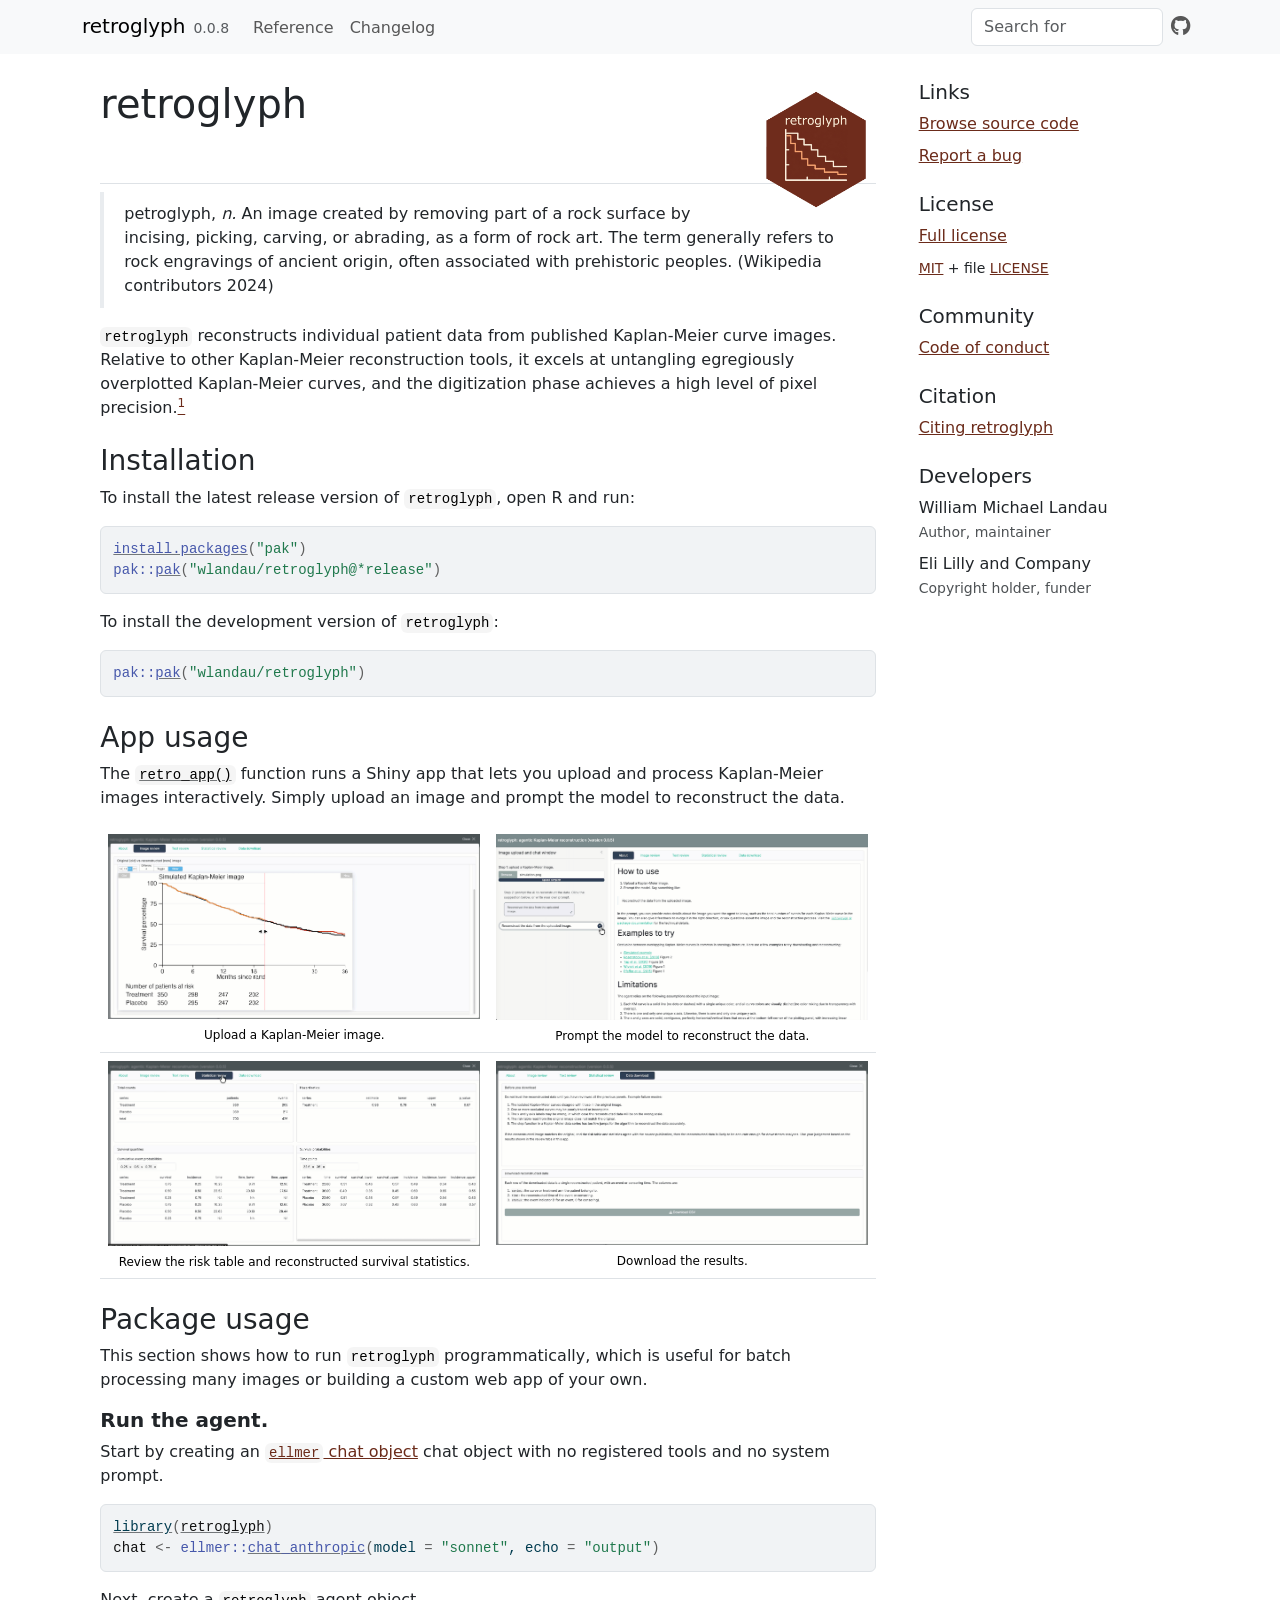
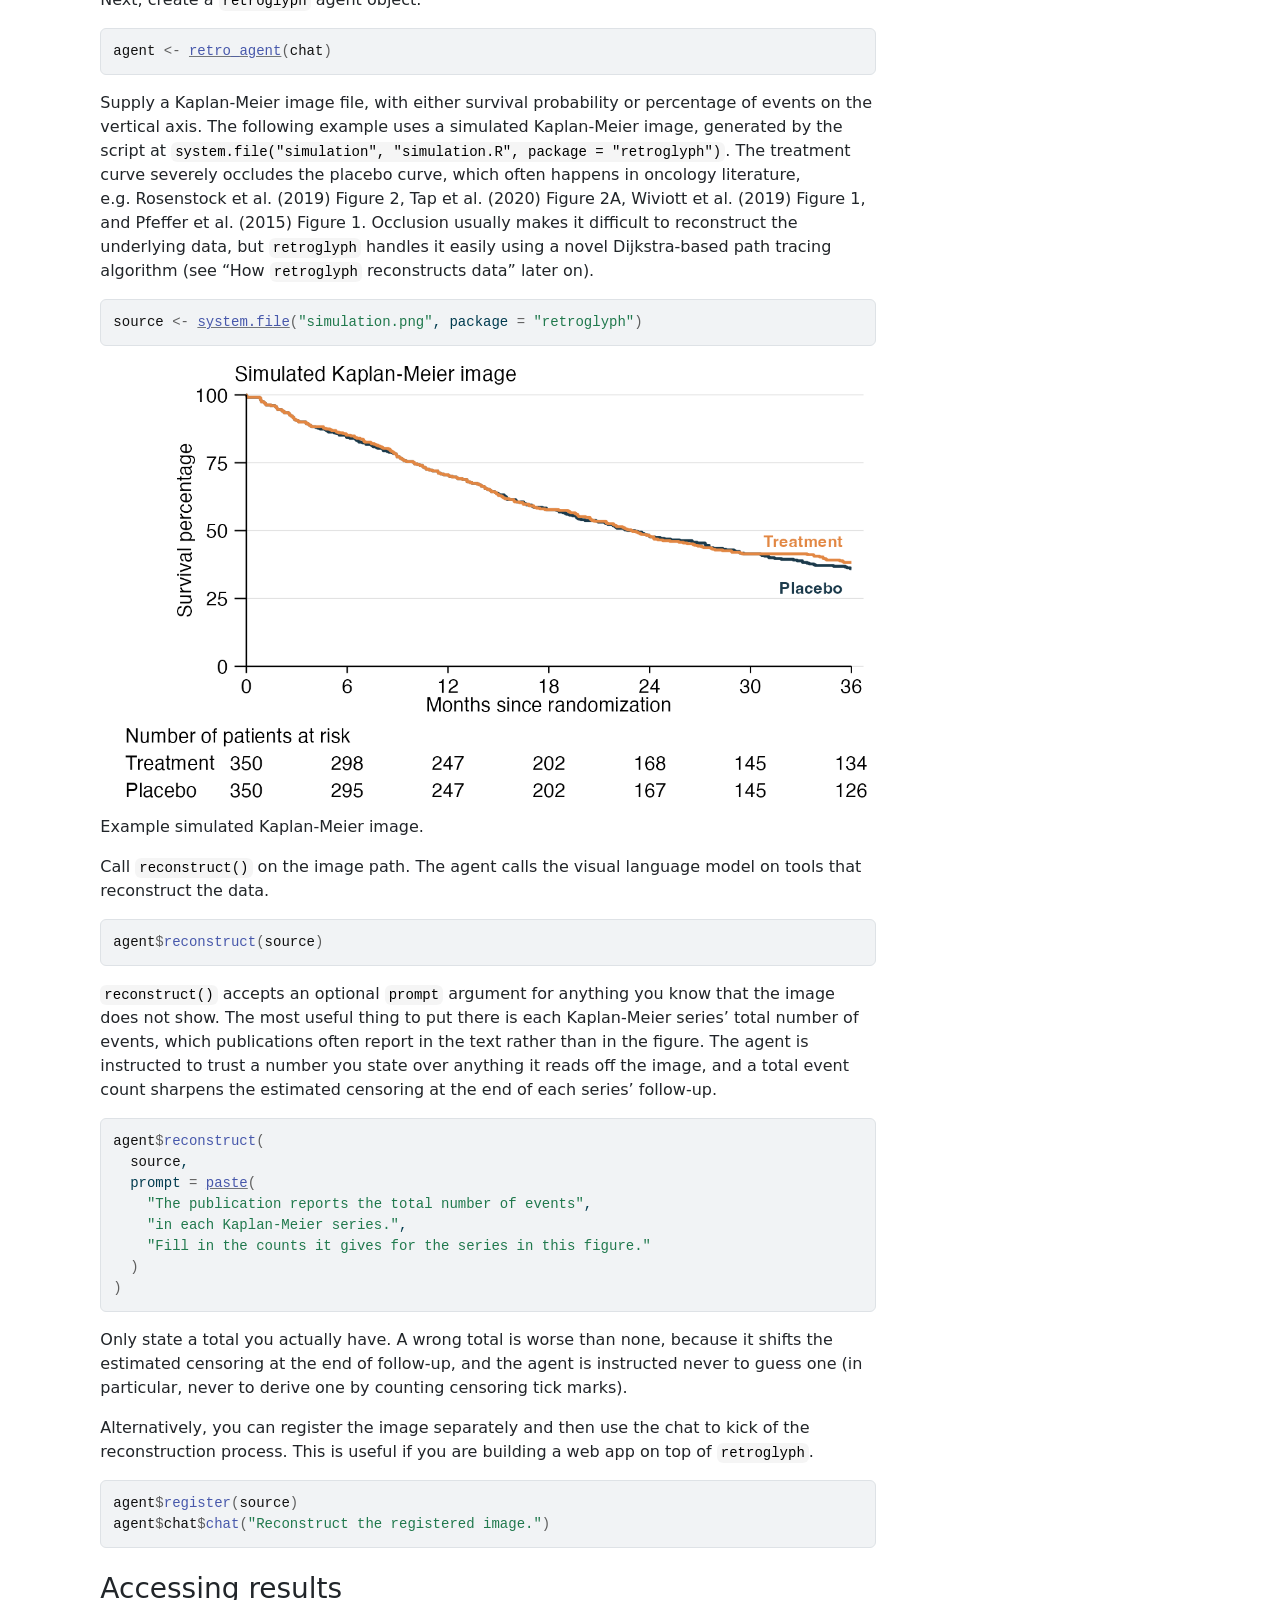
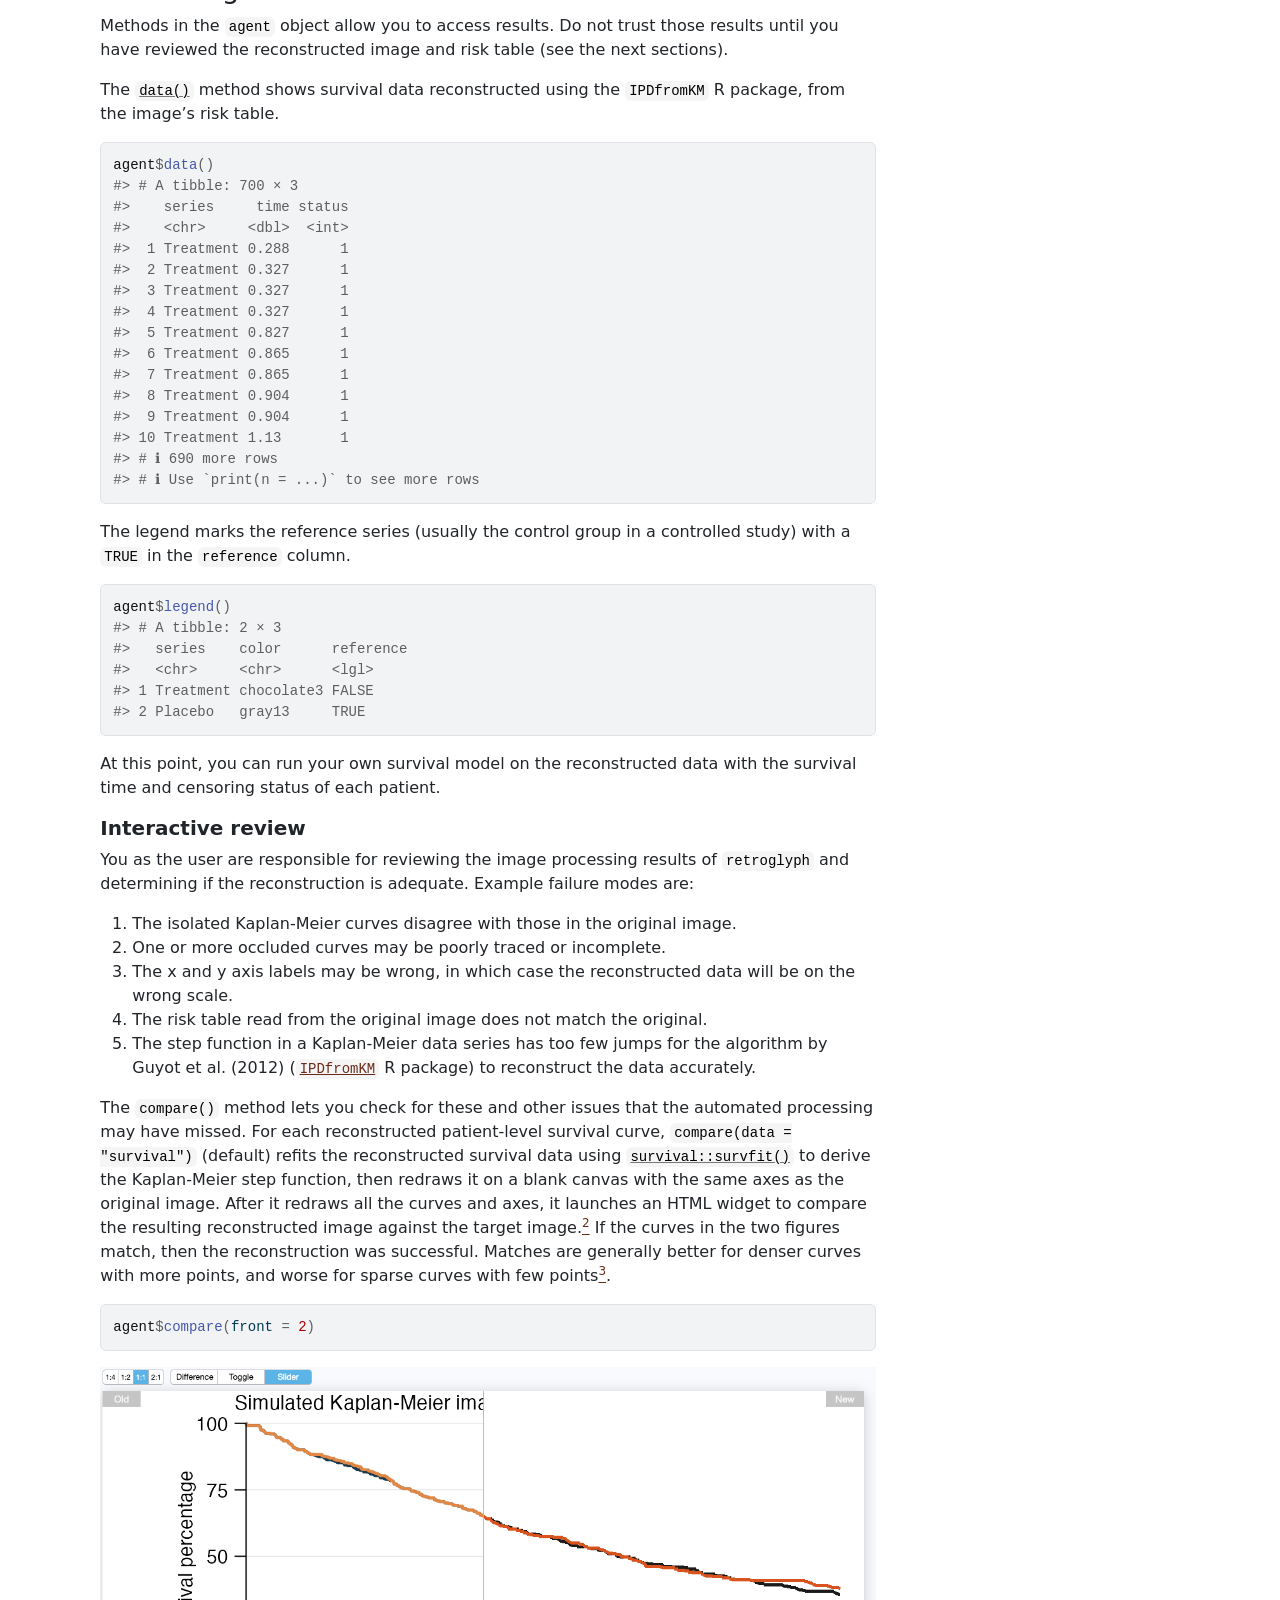
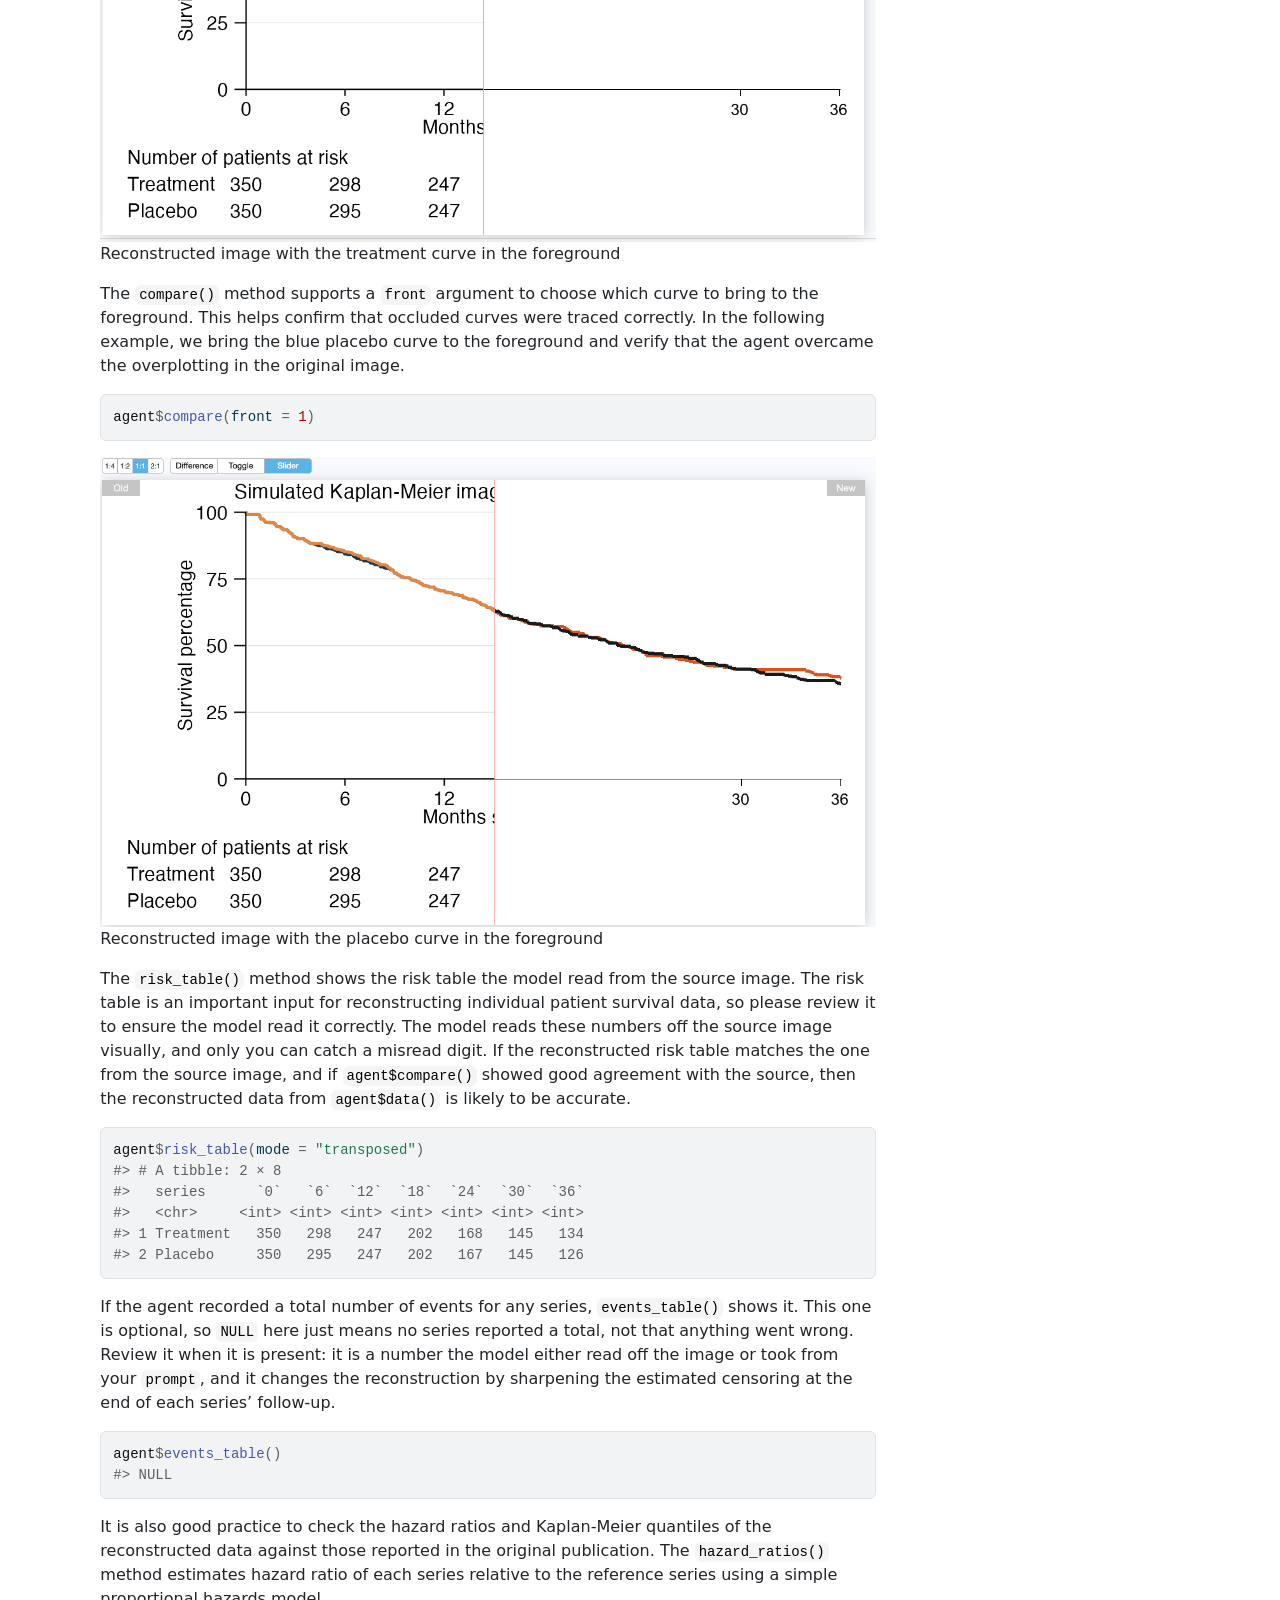
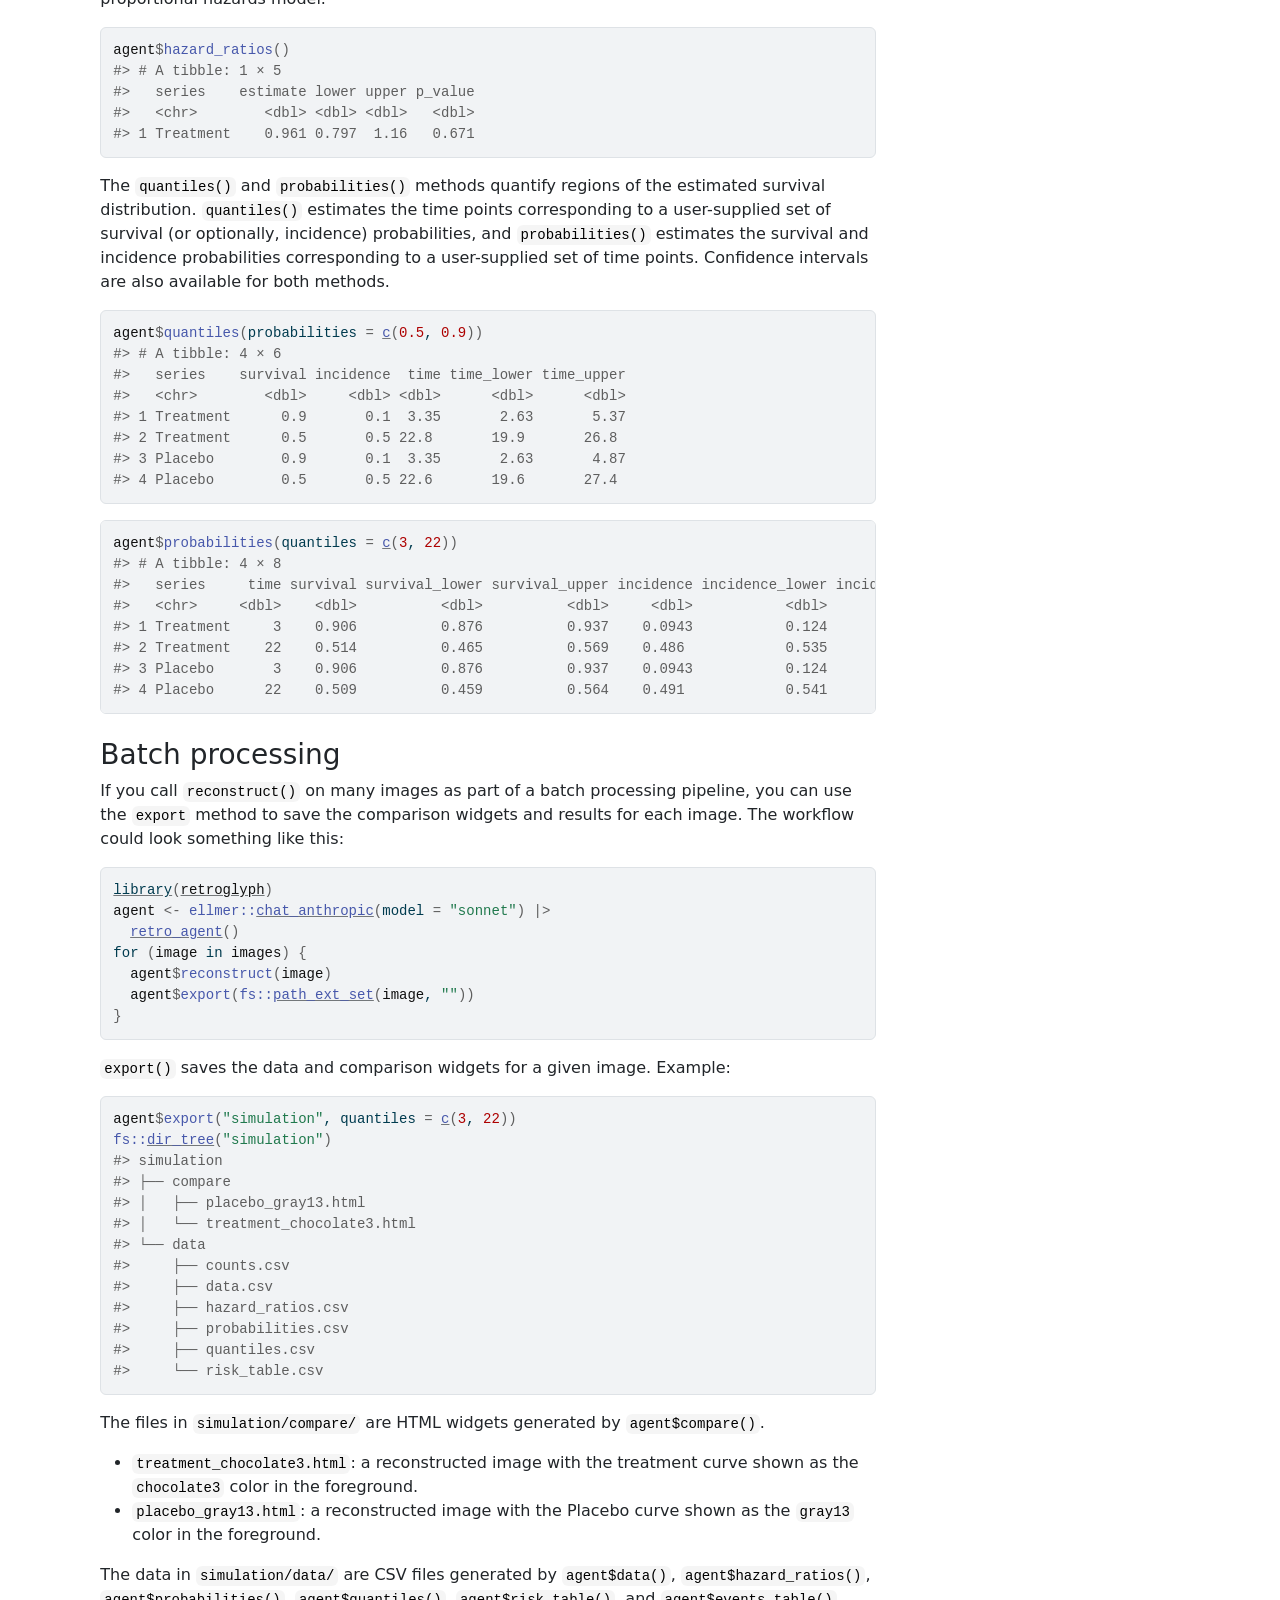
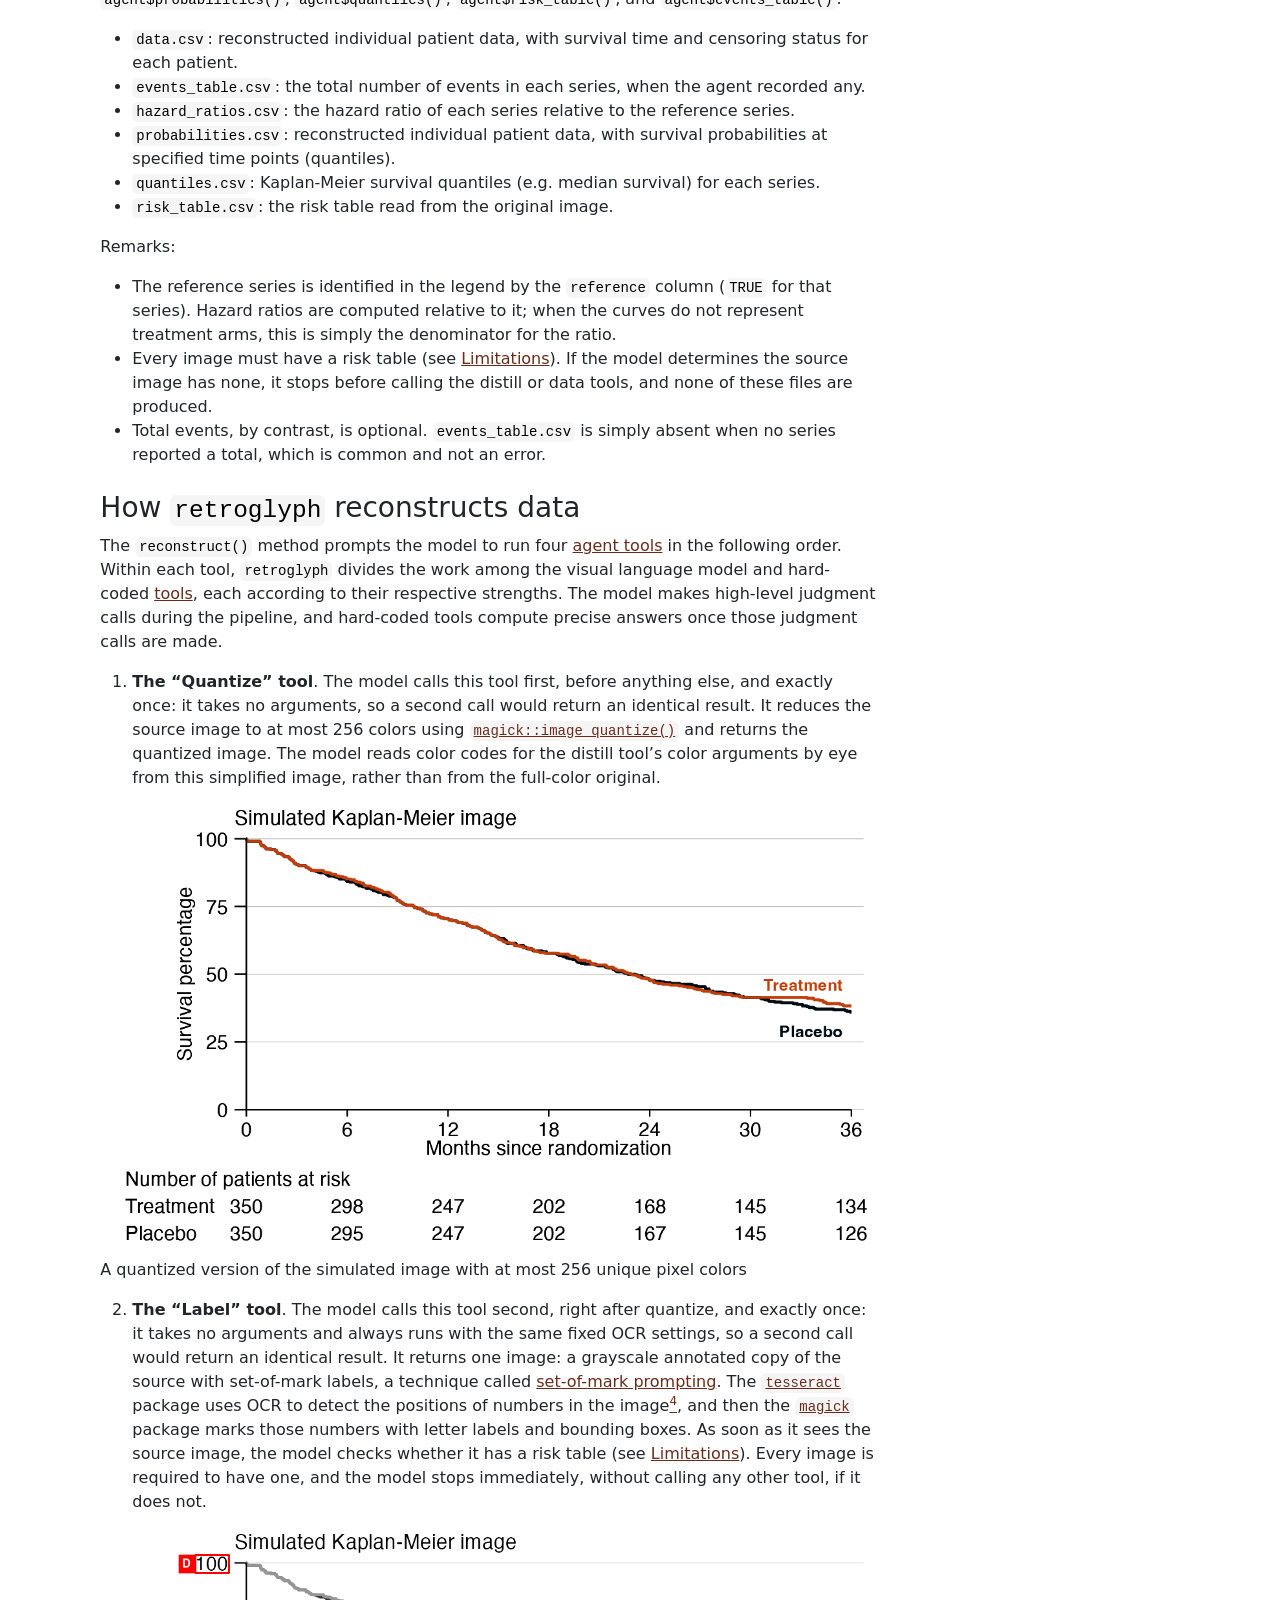
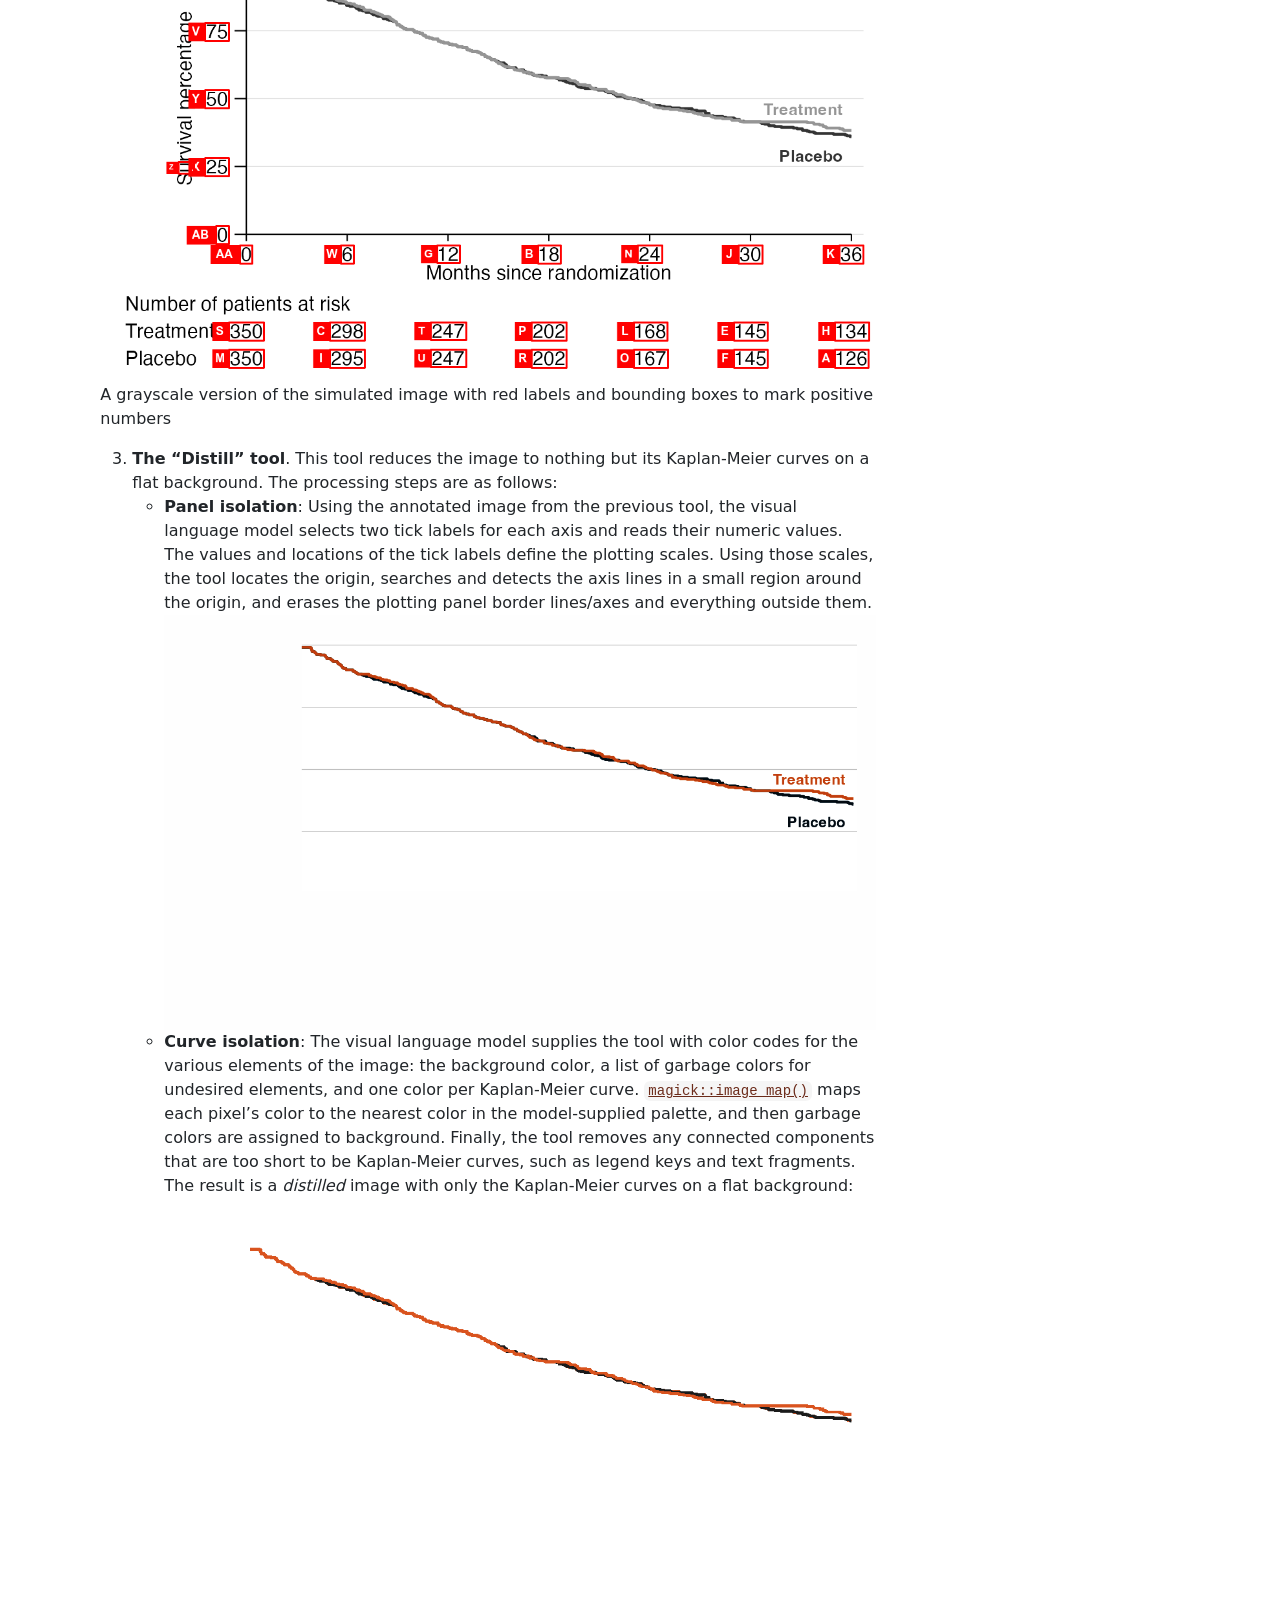
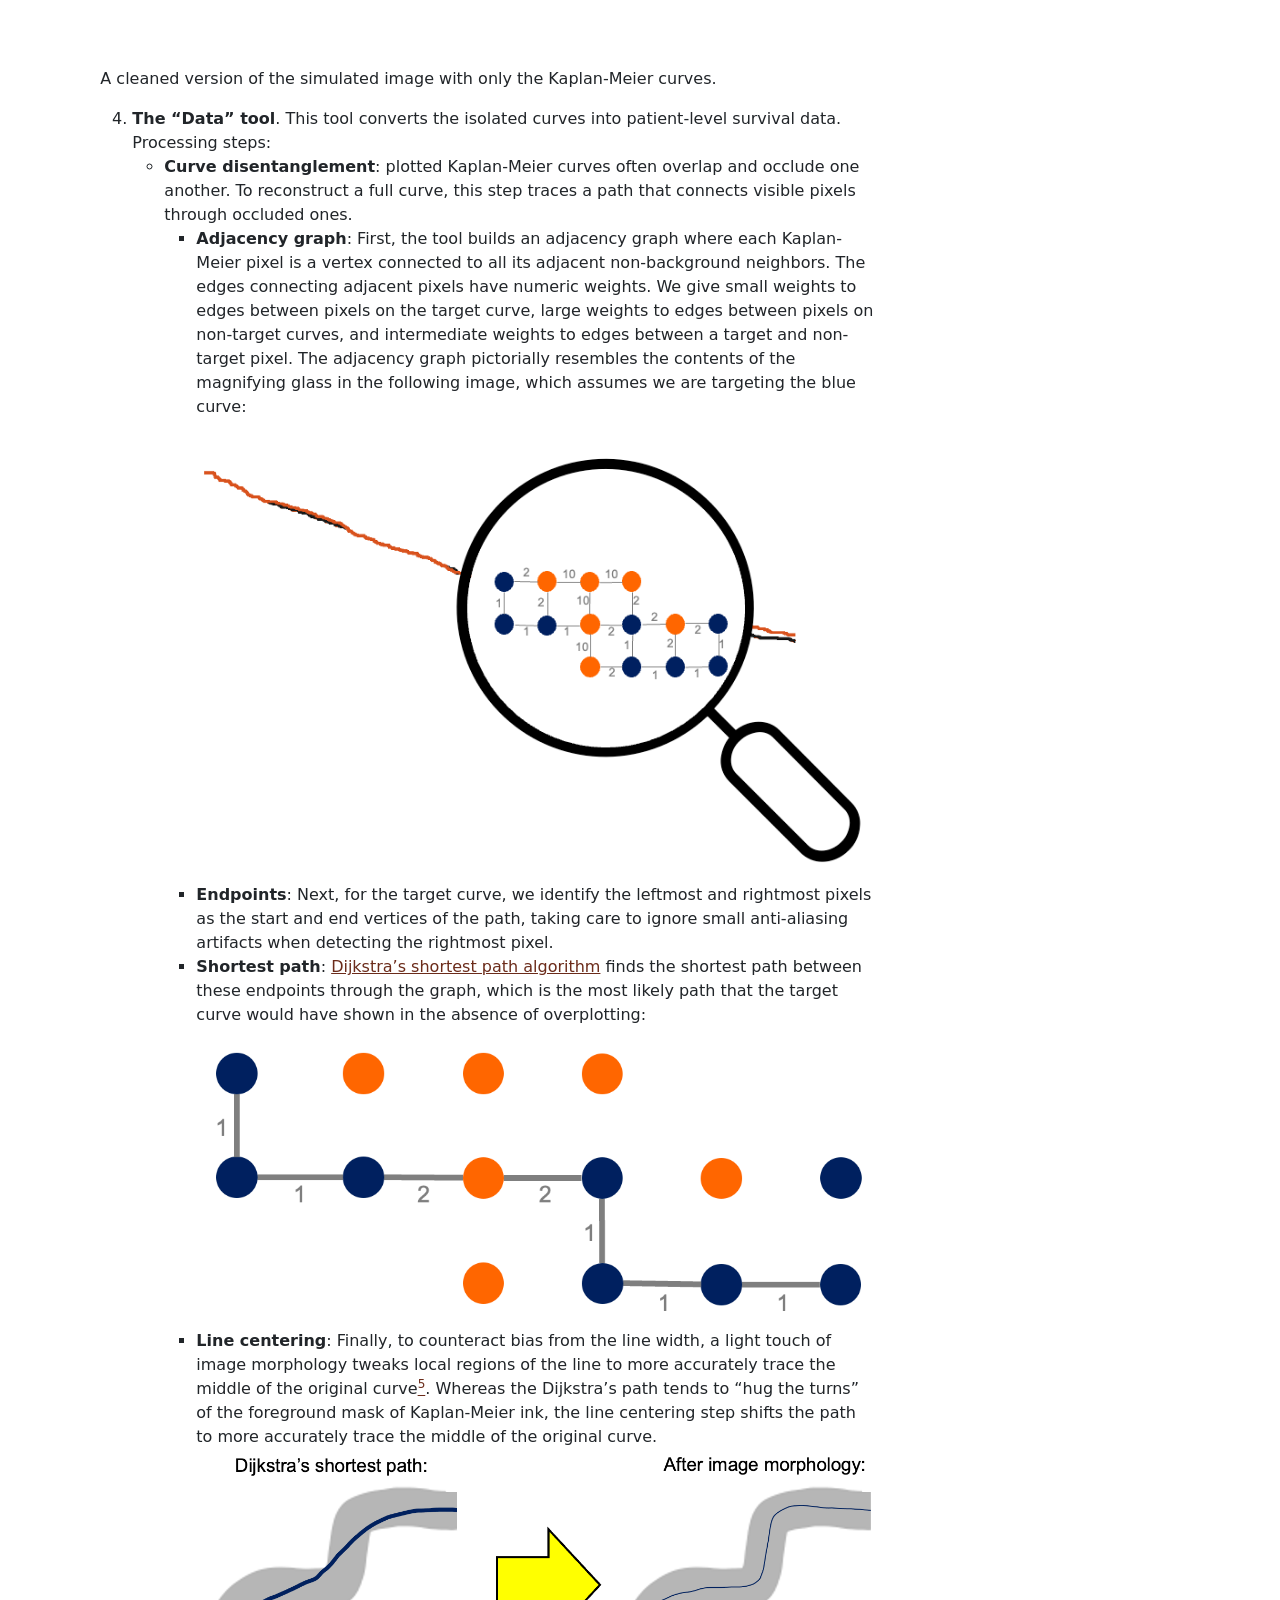
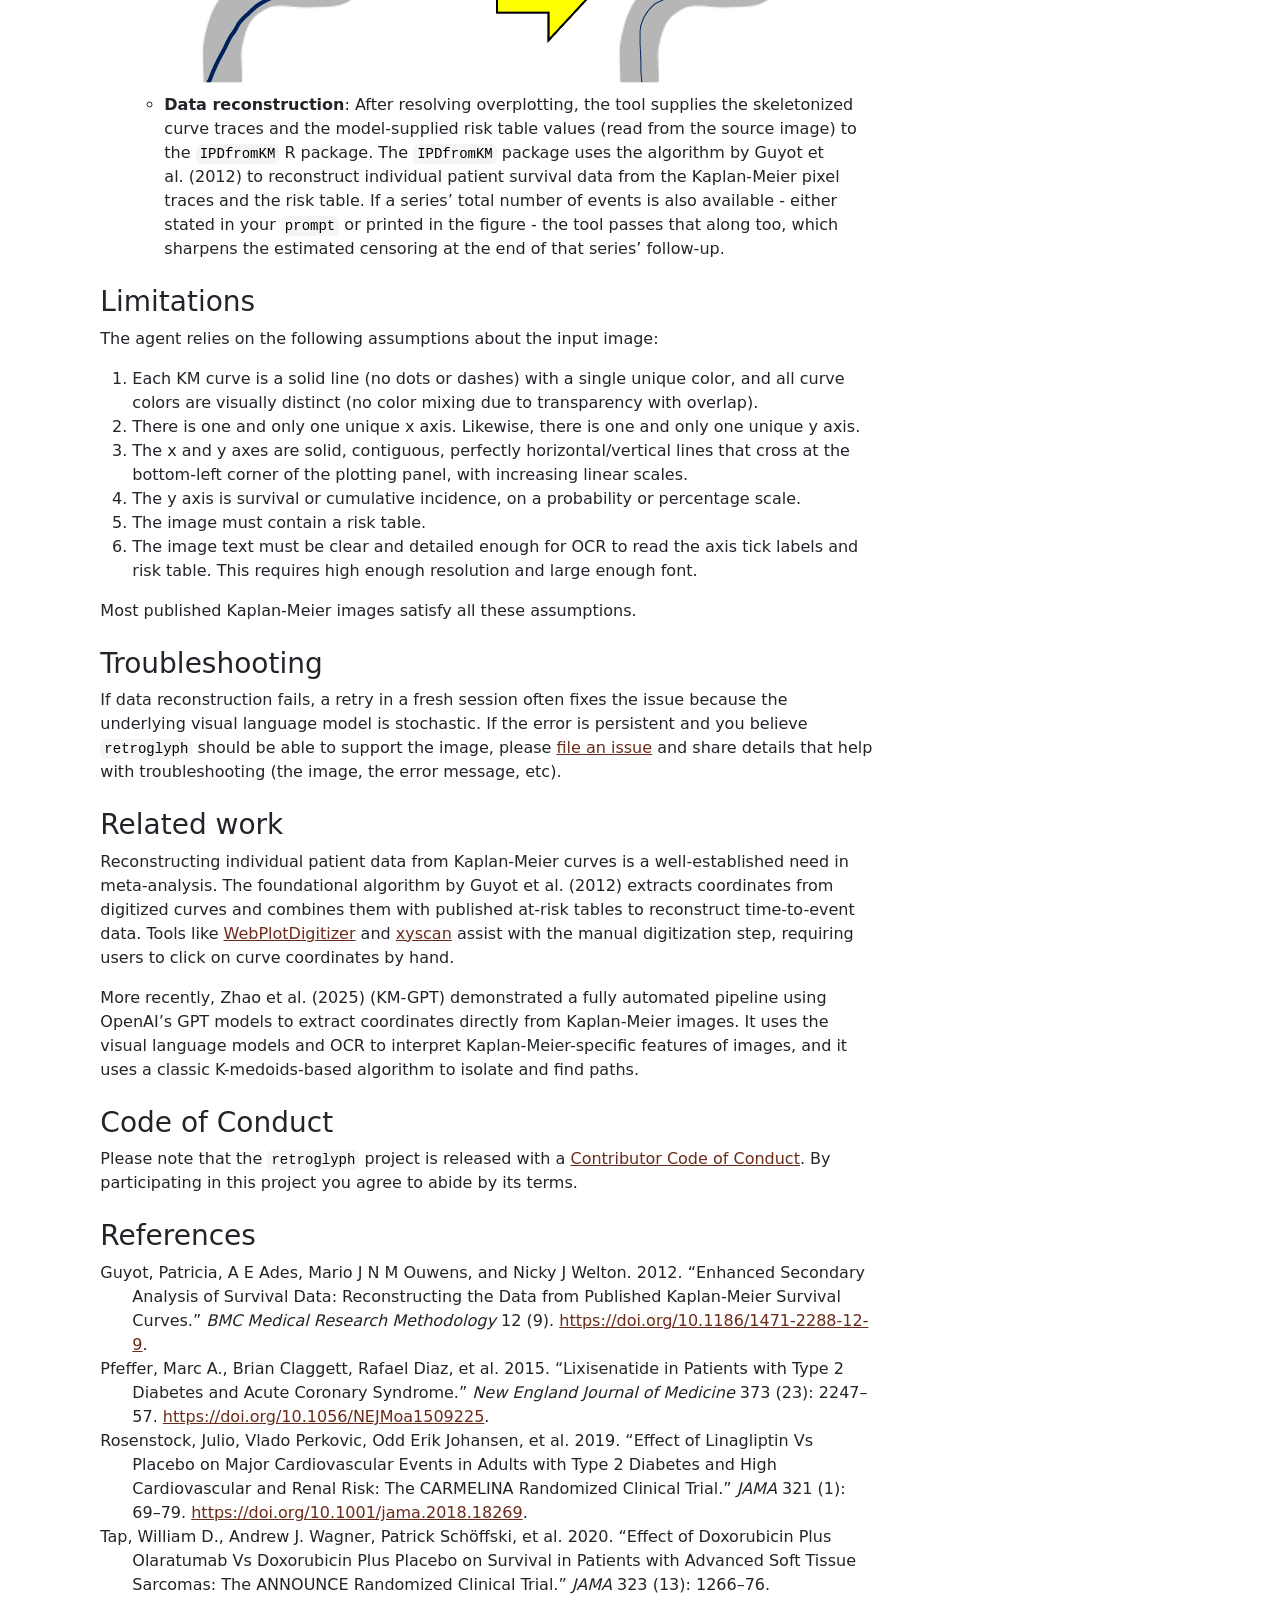
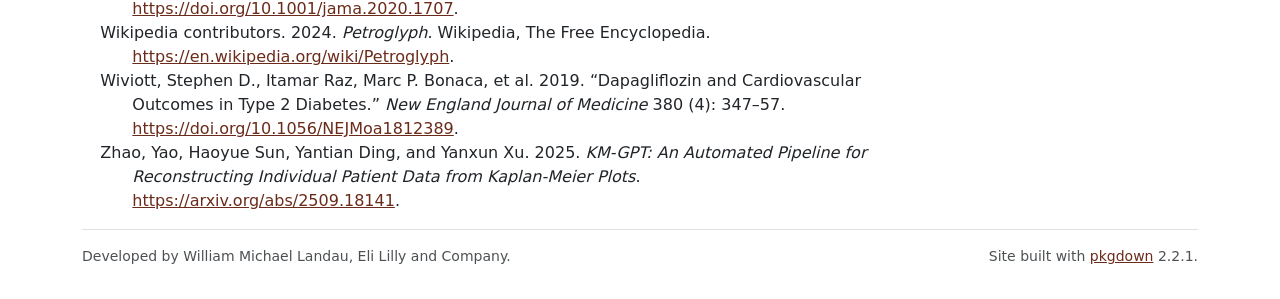
==== commit e2c203a8: "Deploying to gh-pages from @ wlandau/retroglyph@08530e03089d8f8772090cb4512d183f9b1c4951 🚀" ====
--- a/index.html
+++ b/index.html
@@ -16,8 +16,8 @@
 <script src="deps/bootstrap-5.3.8/bootstrap.bundle.min.js"></script><link href="deps/font-awesome-6.5.2/css/all.min.css" rel="stylesheet">
 <link href="deps/font-awesome-6.5.2/css/v4-shims.min.css" rel="stylesheet">
 <script src="deps/headroom-0.11.0/headroom.min.js"></script><script src="deps/headroom-0.11.0/jQuery.headroom.min.js"></script><script src="deps/bootstrap-toc-1.0.1/bootstrap-toc.min.js"></script><script src="deps/clipboard.js-2.0.11/clipboard.min.js"></script><script src="deps/search-1.0.0/autocomplete.jquery.min.js"></script><script src="deps/search-1.0.0/fuse.min.js"></script><script src="deps/search-1.0.0/mark.min.js"></script><!-- pkgdown --><script src="pkgdown.js"></script><meta property="og:title" content="A Trusted Mini-Agent to Reconstruct Individual Patient Data from Kaplan-Meier Images">
-<meta name="description" content="The enclosed agent reconstructs individual patient data from published Kaplan-Meier curve images. Relative to other Kaplan-Meier reconstruction tools, it excels at untangling egregiously overplotted Kaplan-Meier curves, and the digitization phase achieves a high level of pixel precision.">
-<meta property="og:description" content="The enclosed agent reconstructs individual patient data from published Kaplan-Meier curve images. Relative to other Kaplan-Meier reconstruction tools, it excels at untangling egregiously overplotted Kaplan-Meier curves, and the digitization phase achieves a high level of pixel precision.">
+<meta name="description" content="The enclosed agent reconstructs individual patient data from published Kaplan-Meier curve images. Relative to other Kaplan-Meier reconstruction tools, it excels at untangling egregiously occluded Kaplan-Meier curves, and the digitization phase achieves a high level of pixel precision.">
+<meta property="og:description" content="The enclosed agent reconstructs individual patient data from published Kaplan-Meier curve images. Relative to other Kaplan-Meier reconstruction tools, it excels at untangling egregiously occluded Kaplan-Meier curves, and the digitization phase achieves a high level of pixel precision.">
 <meta property="og:image" content="https://wlandau.github.io/retroglyph/logo.png">
 </head>
 <body>
@@ -28,7 +28,7 @@
 
     <a class="navbar-brand me-2" href="index.html">retroglyph</a>
 
-    <small class="nav-text text-muted me-auto" data-bs-toggle="tooltip" data-bs-placement="bottom" title="">0.0.7.9000</small>
+    <small class="nav-text text-muted me-auto" data-bs-toggle="tooltip" data-bs-placement="bottom" title="">0.0.8</small>
 
 
     <button class="navbar-toggler" type="button" data-bs-toggle="collapse" data-bs-target="#navbar" aria-controls="navbar" aria-expanded="false" aria-label="Toggle navigation">
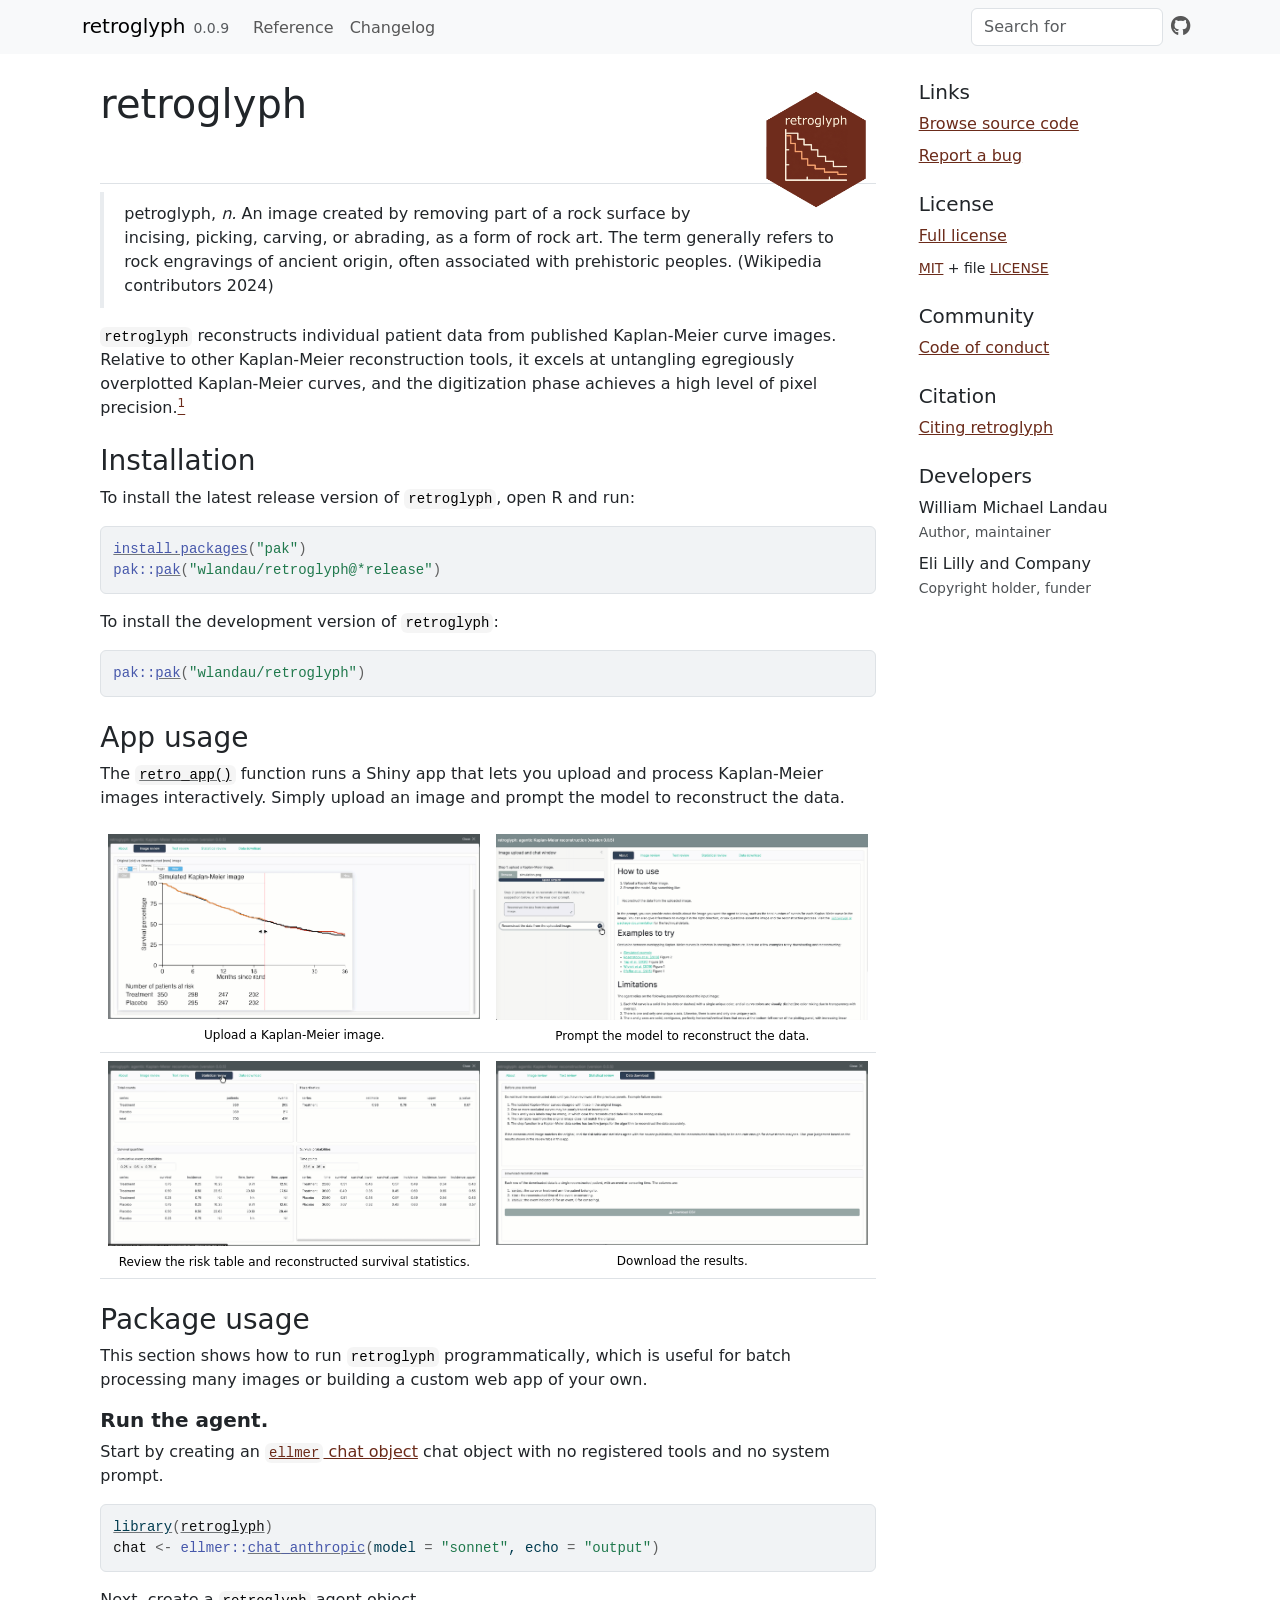
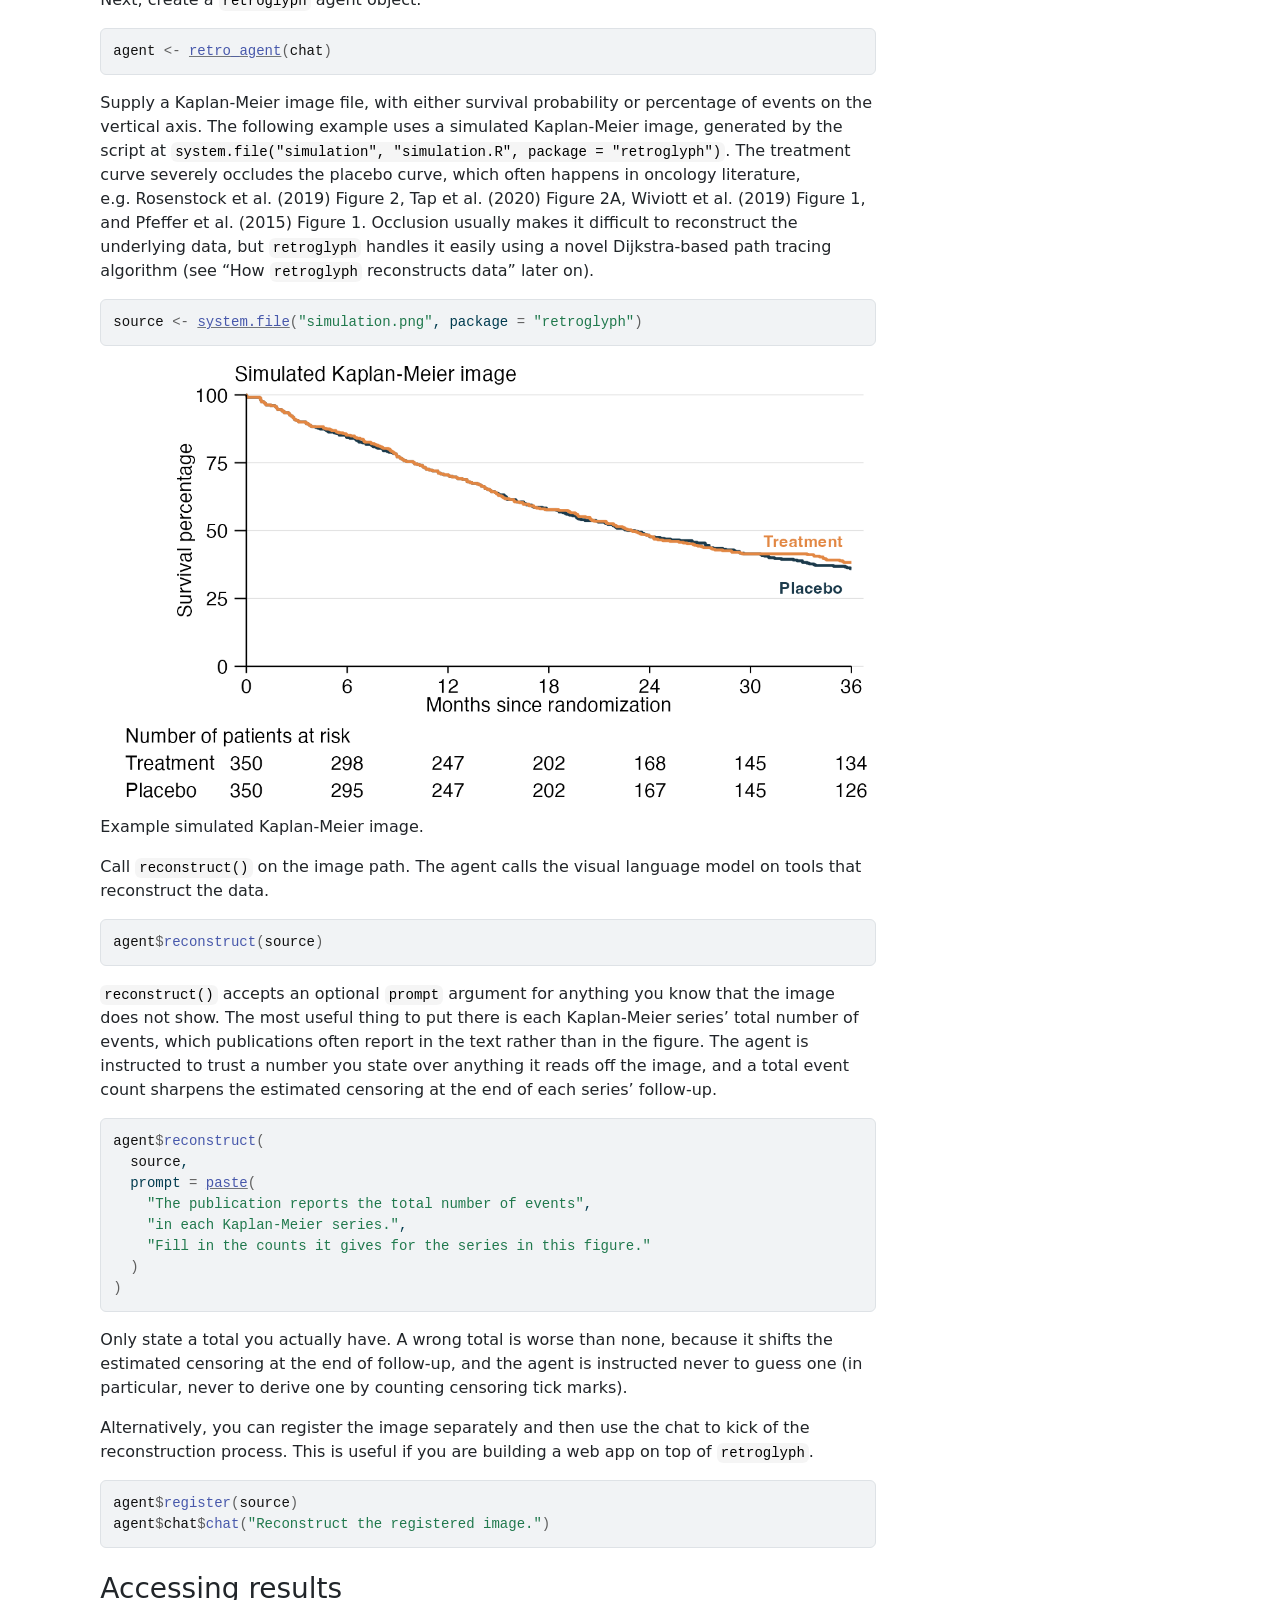
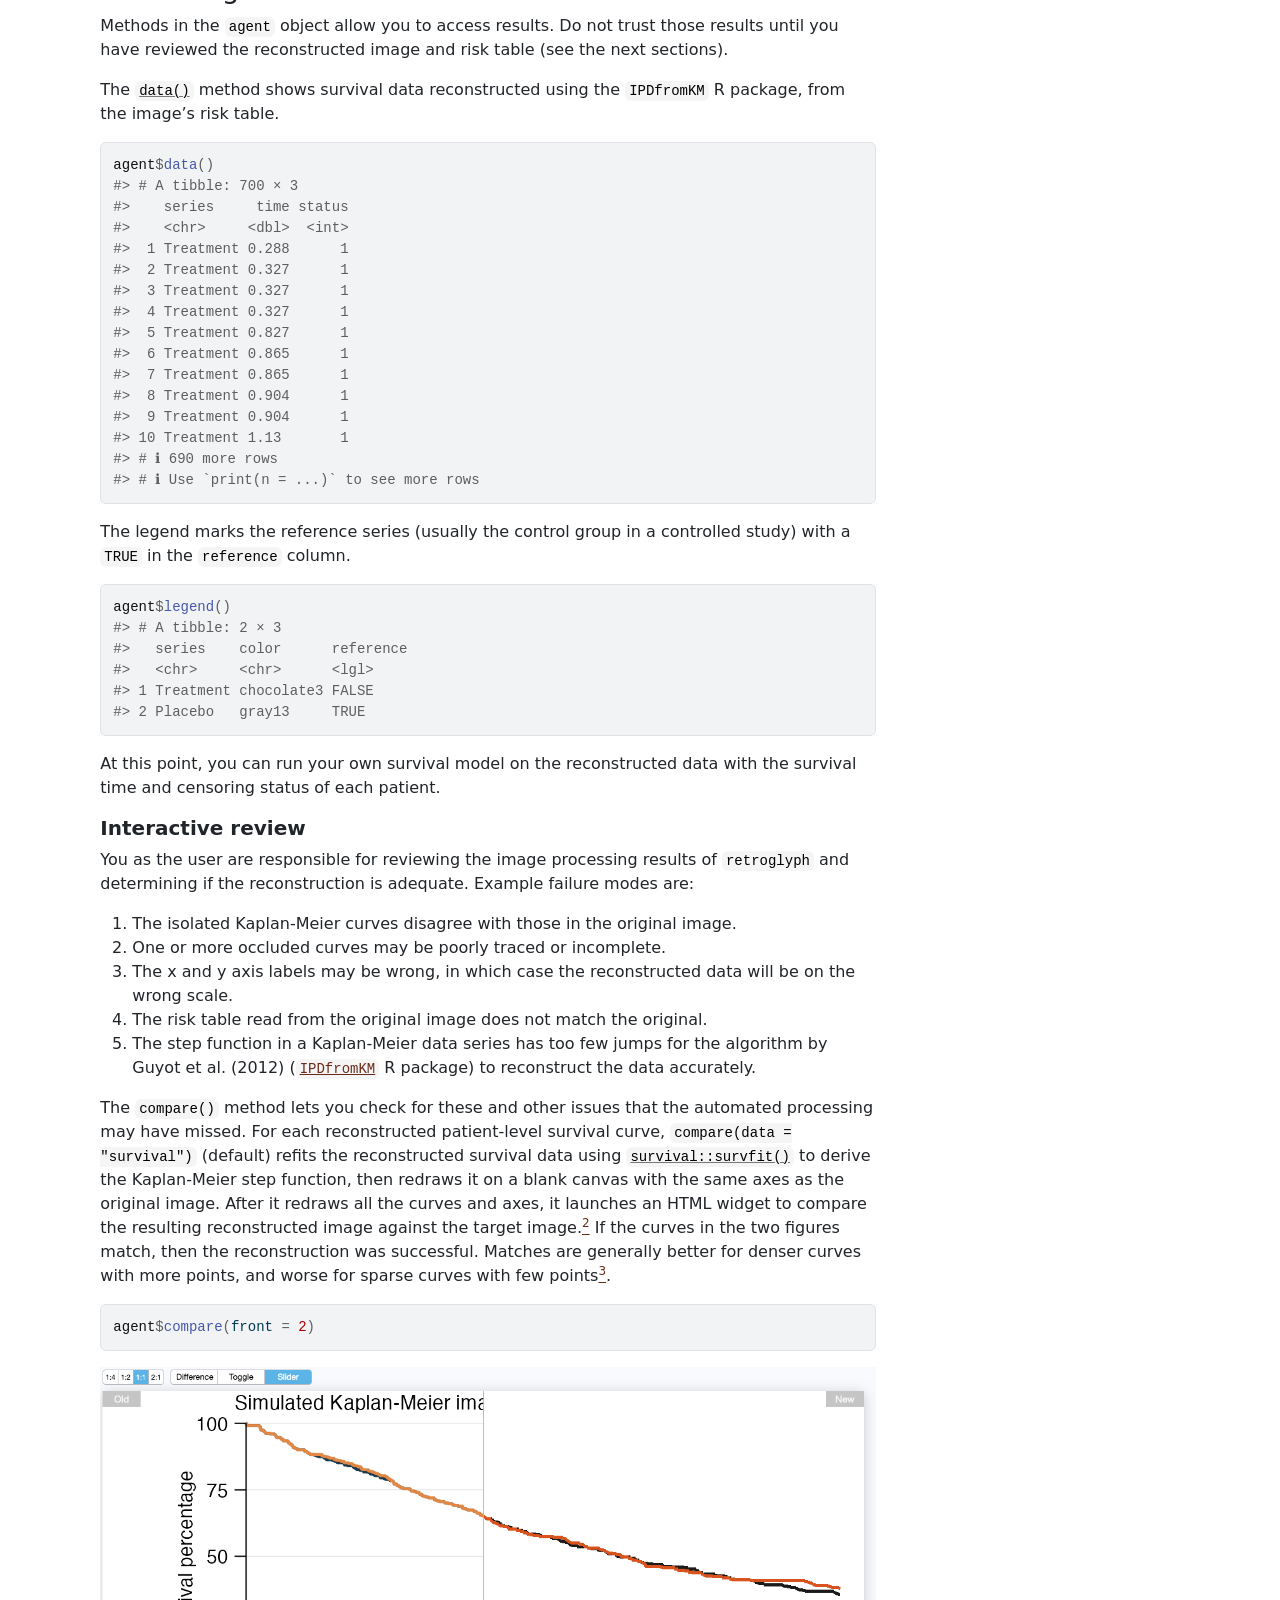
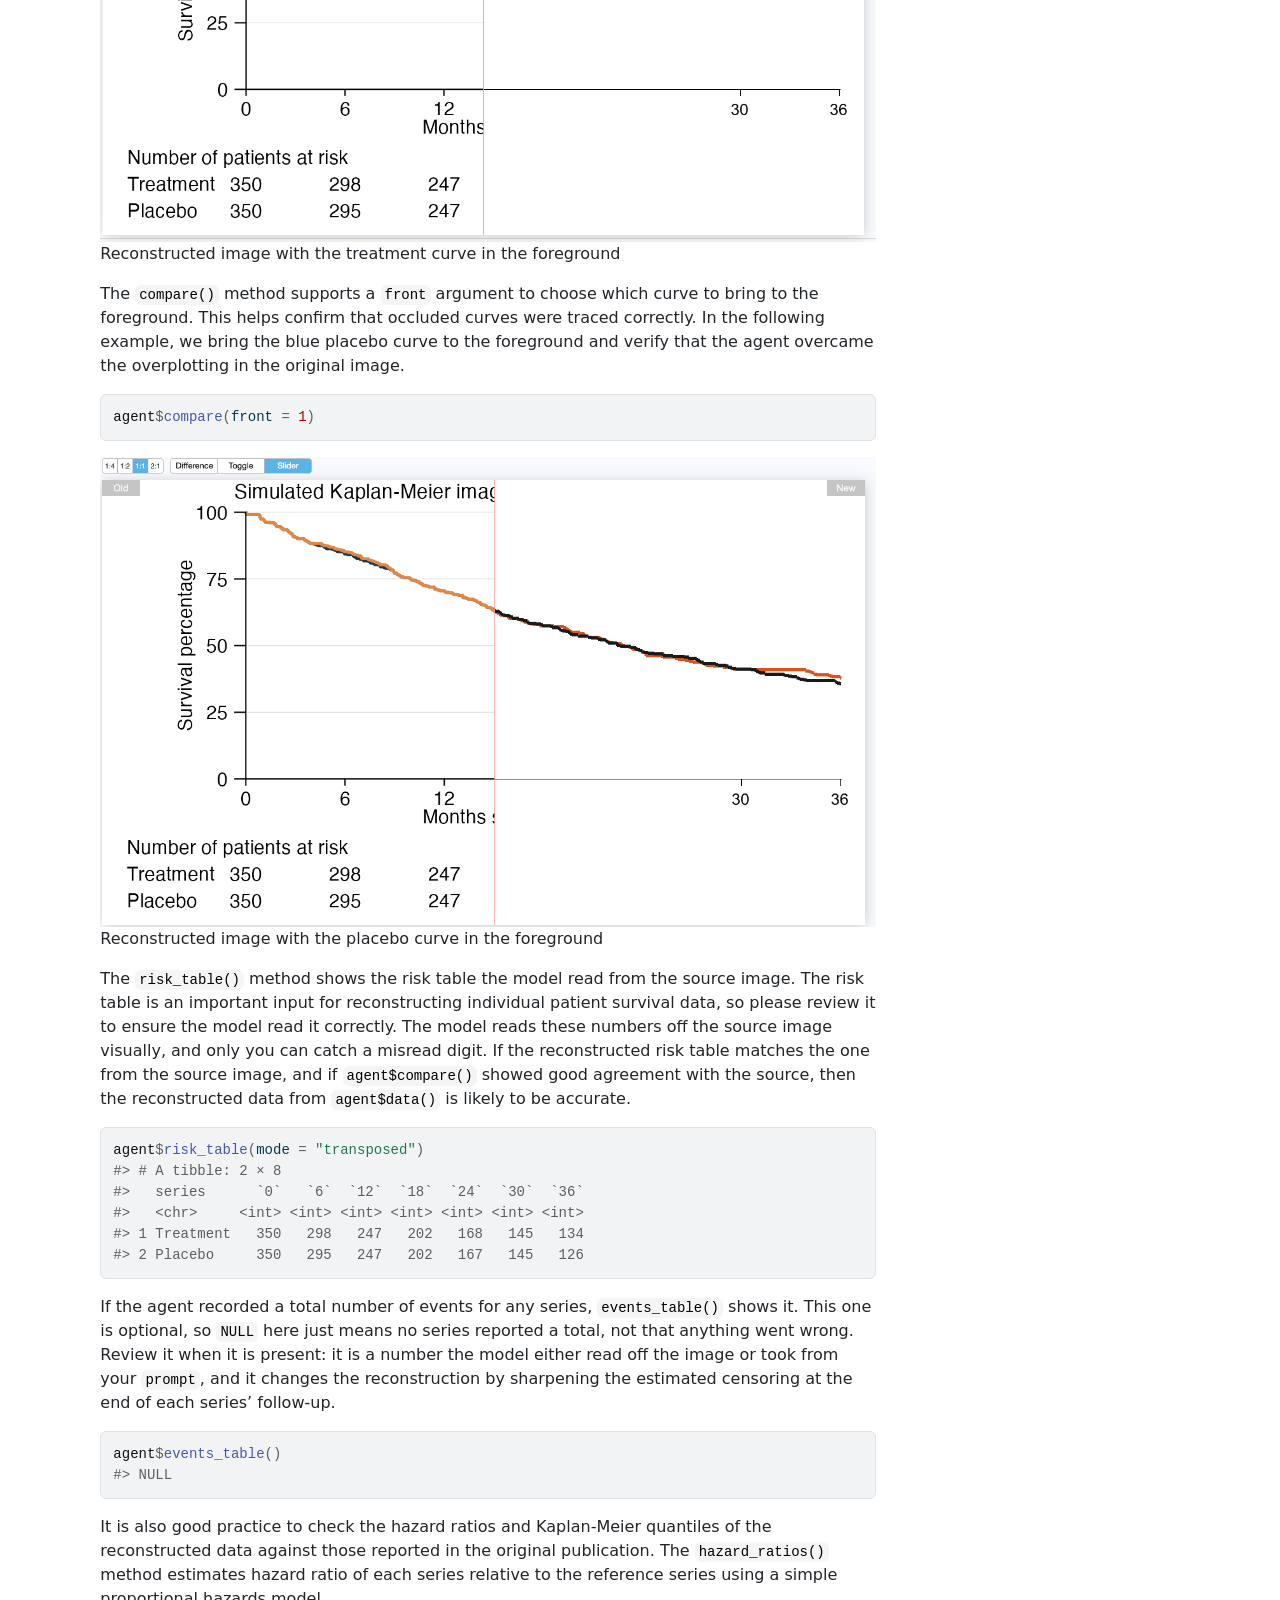
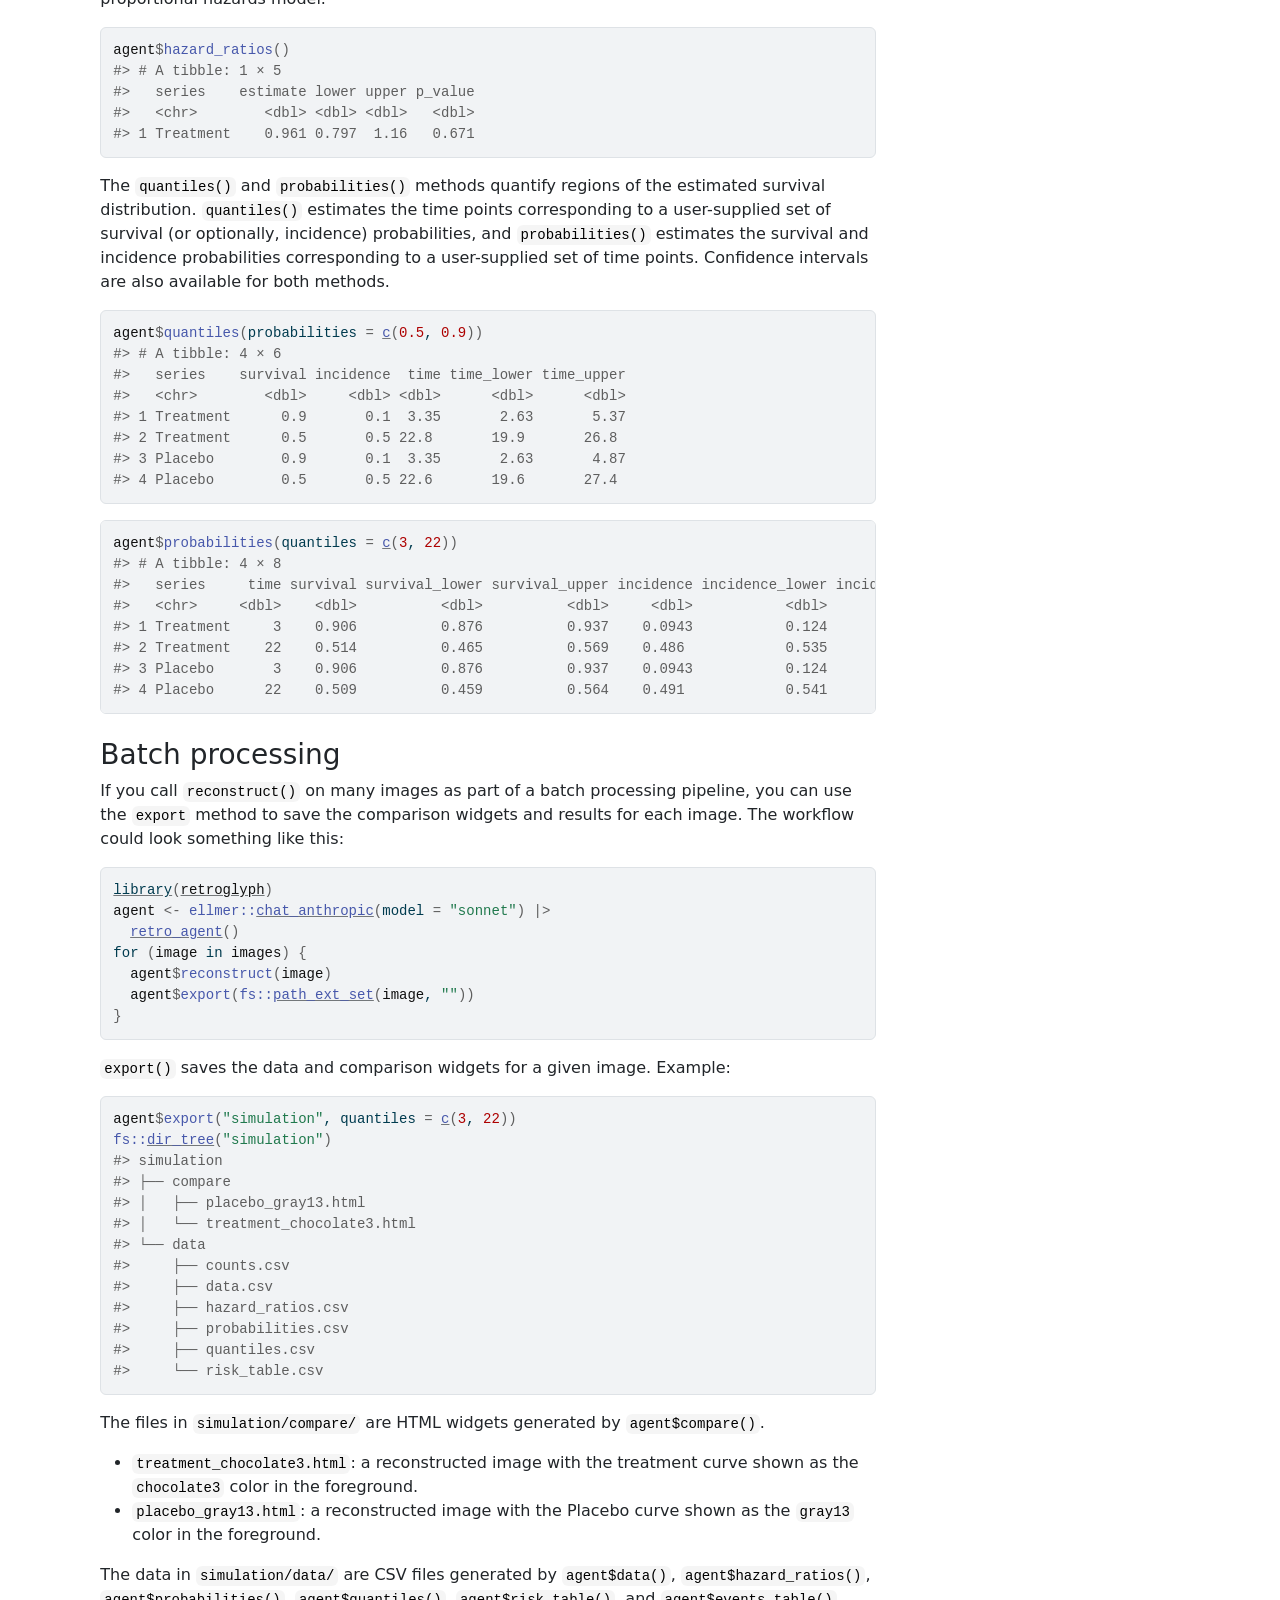
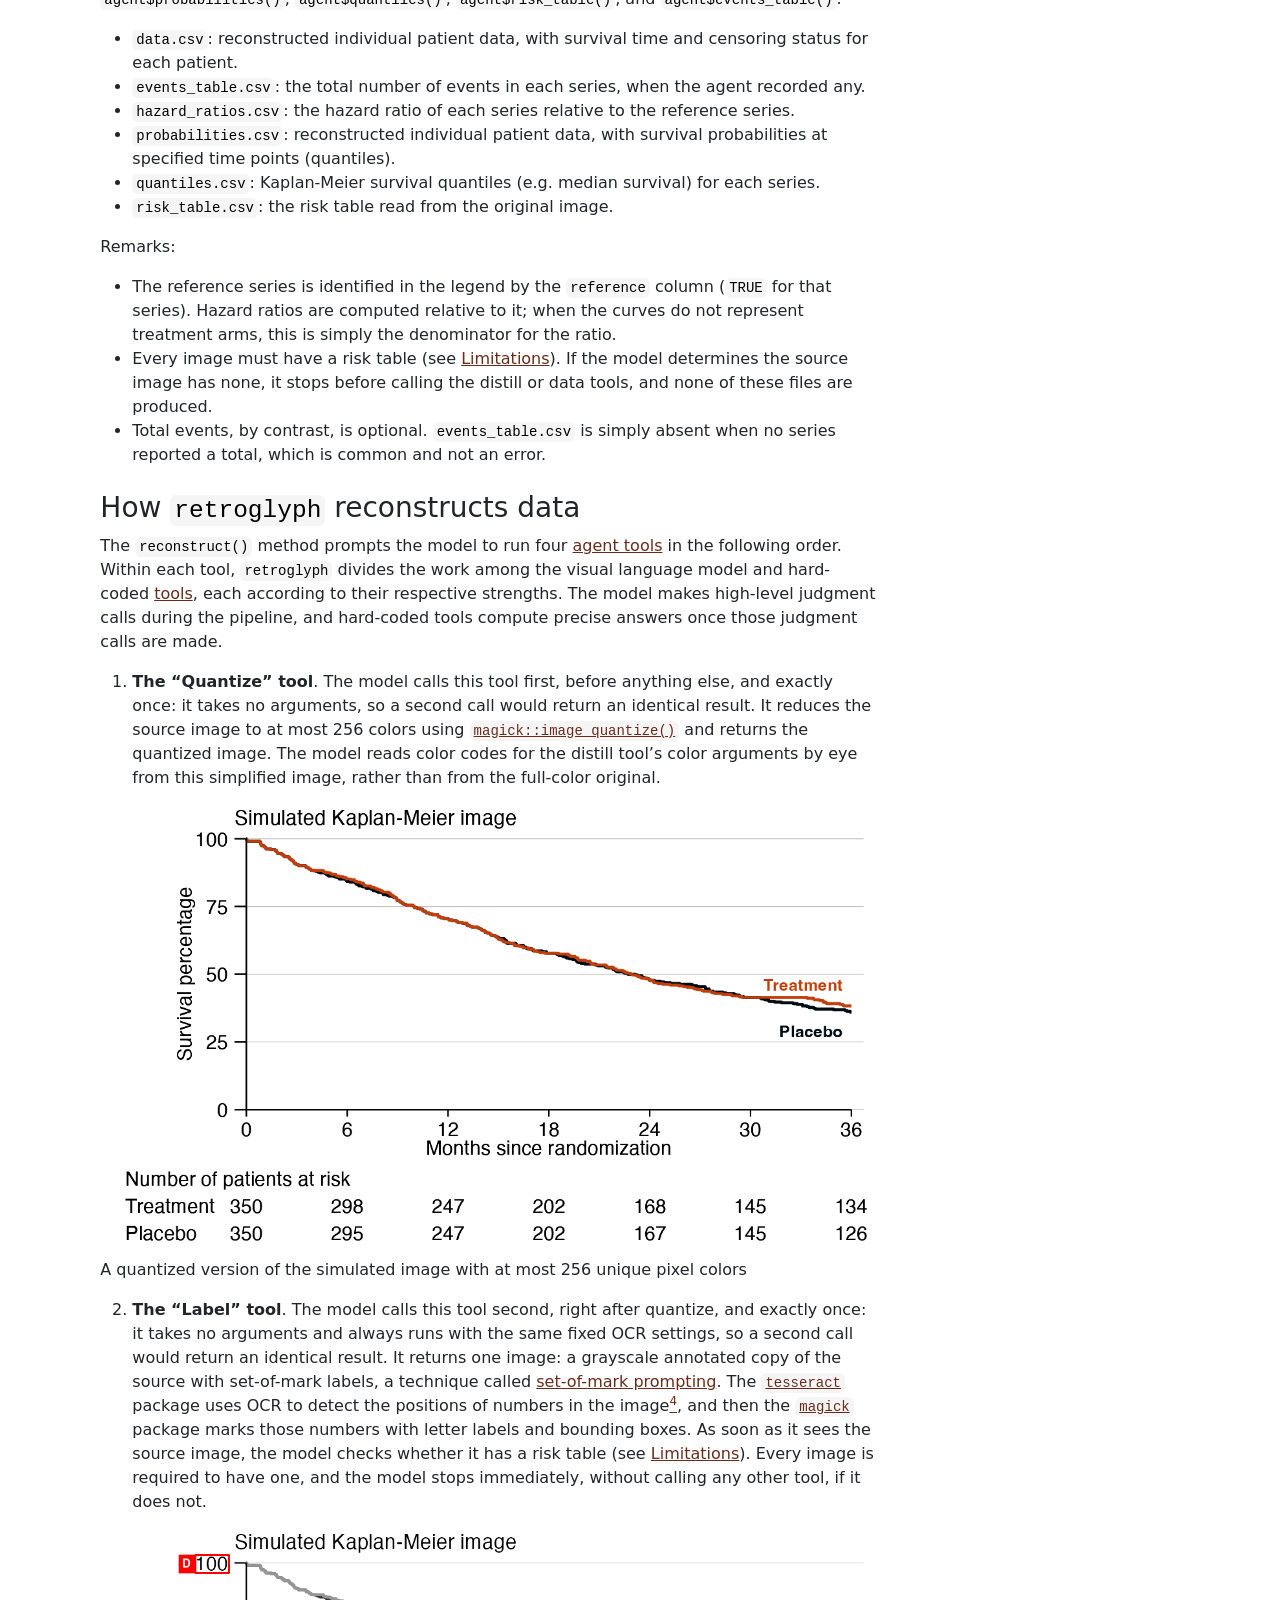
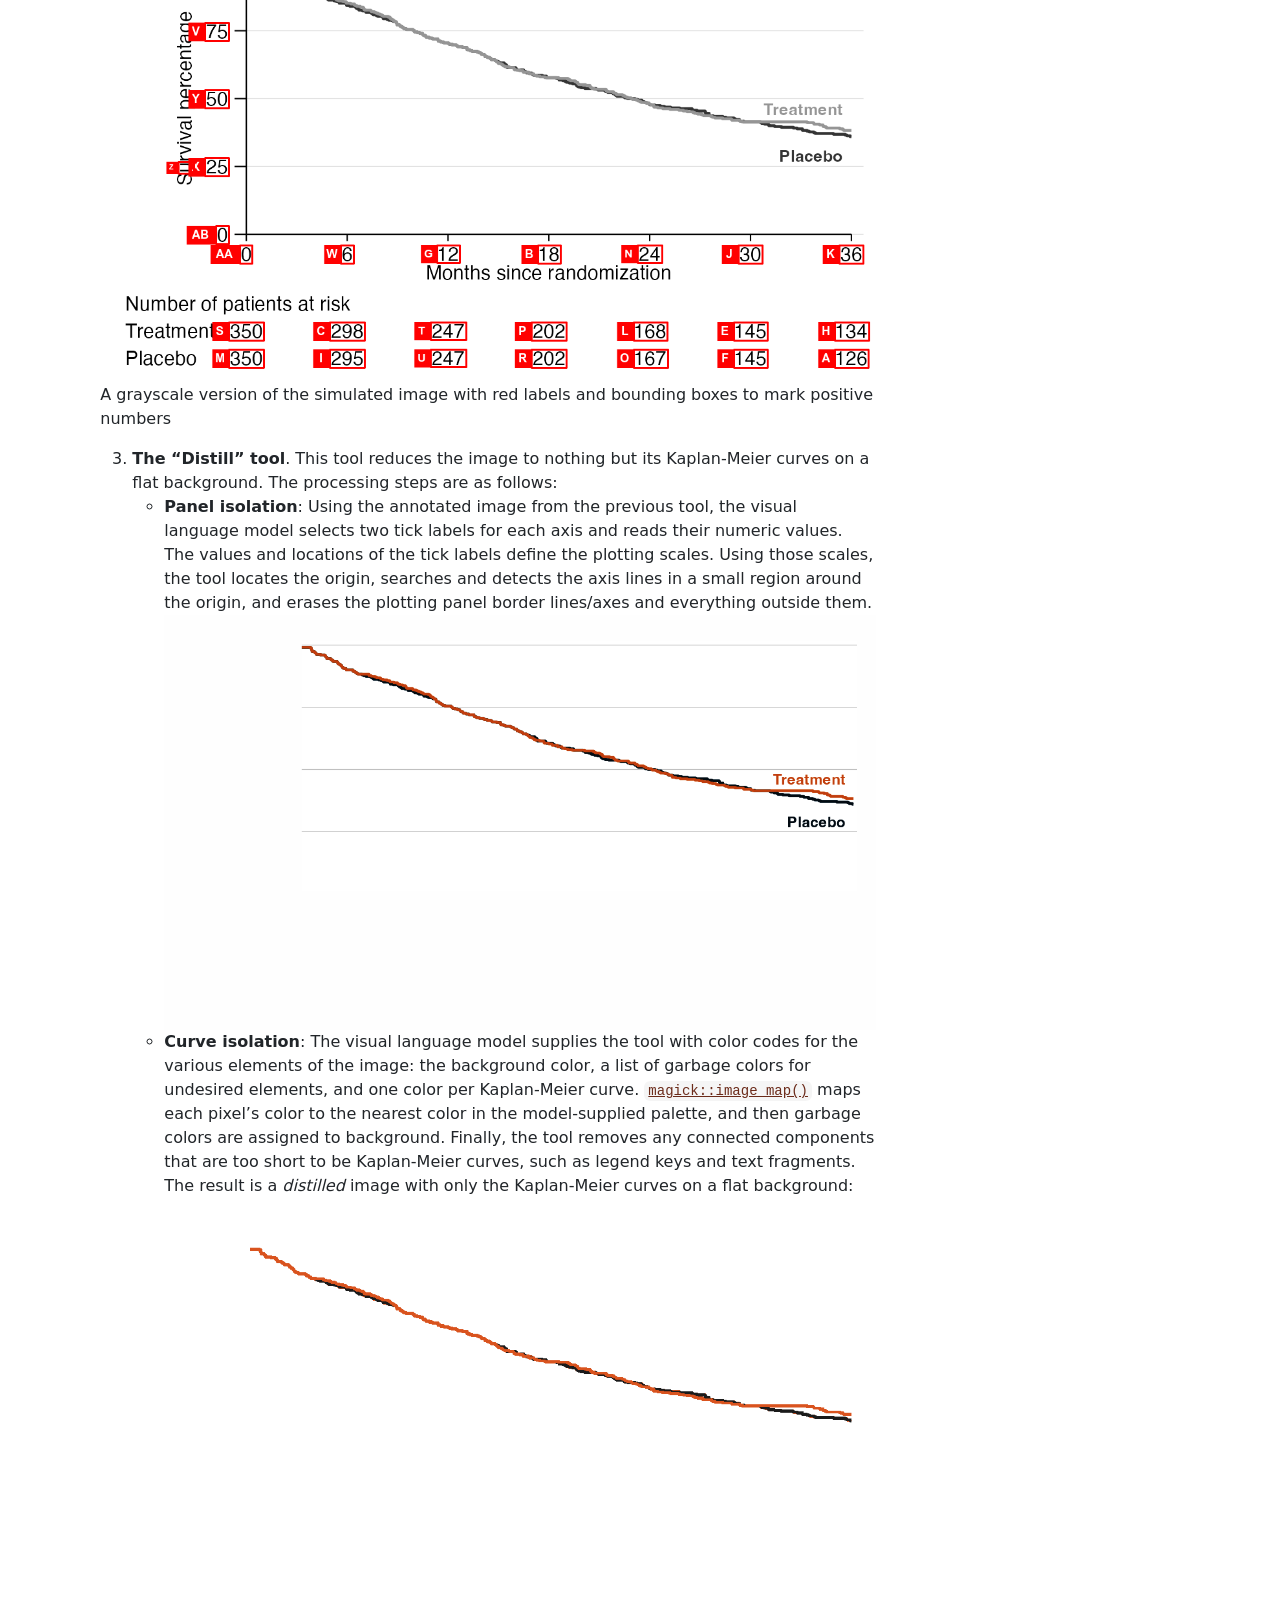
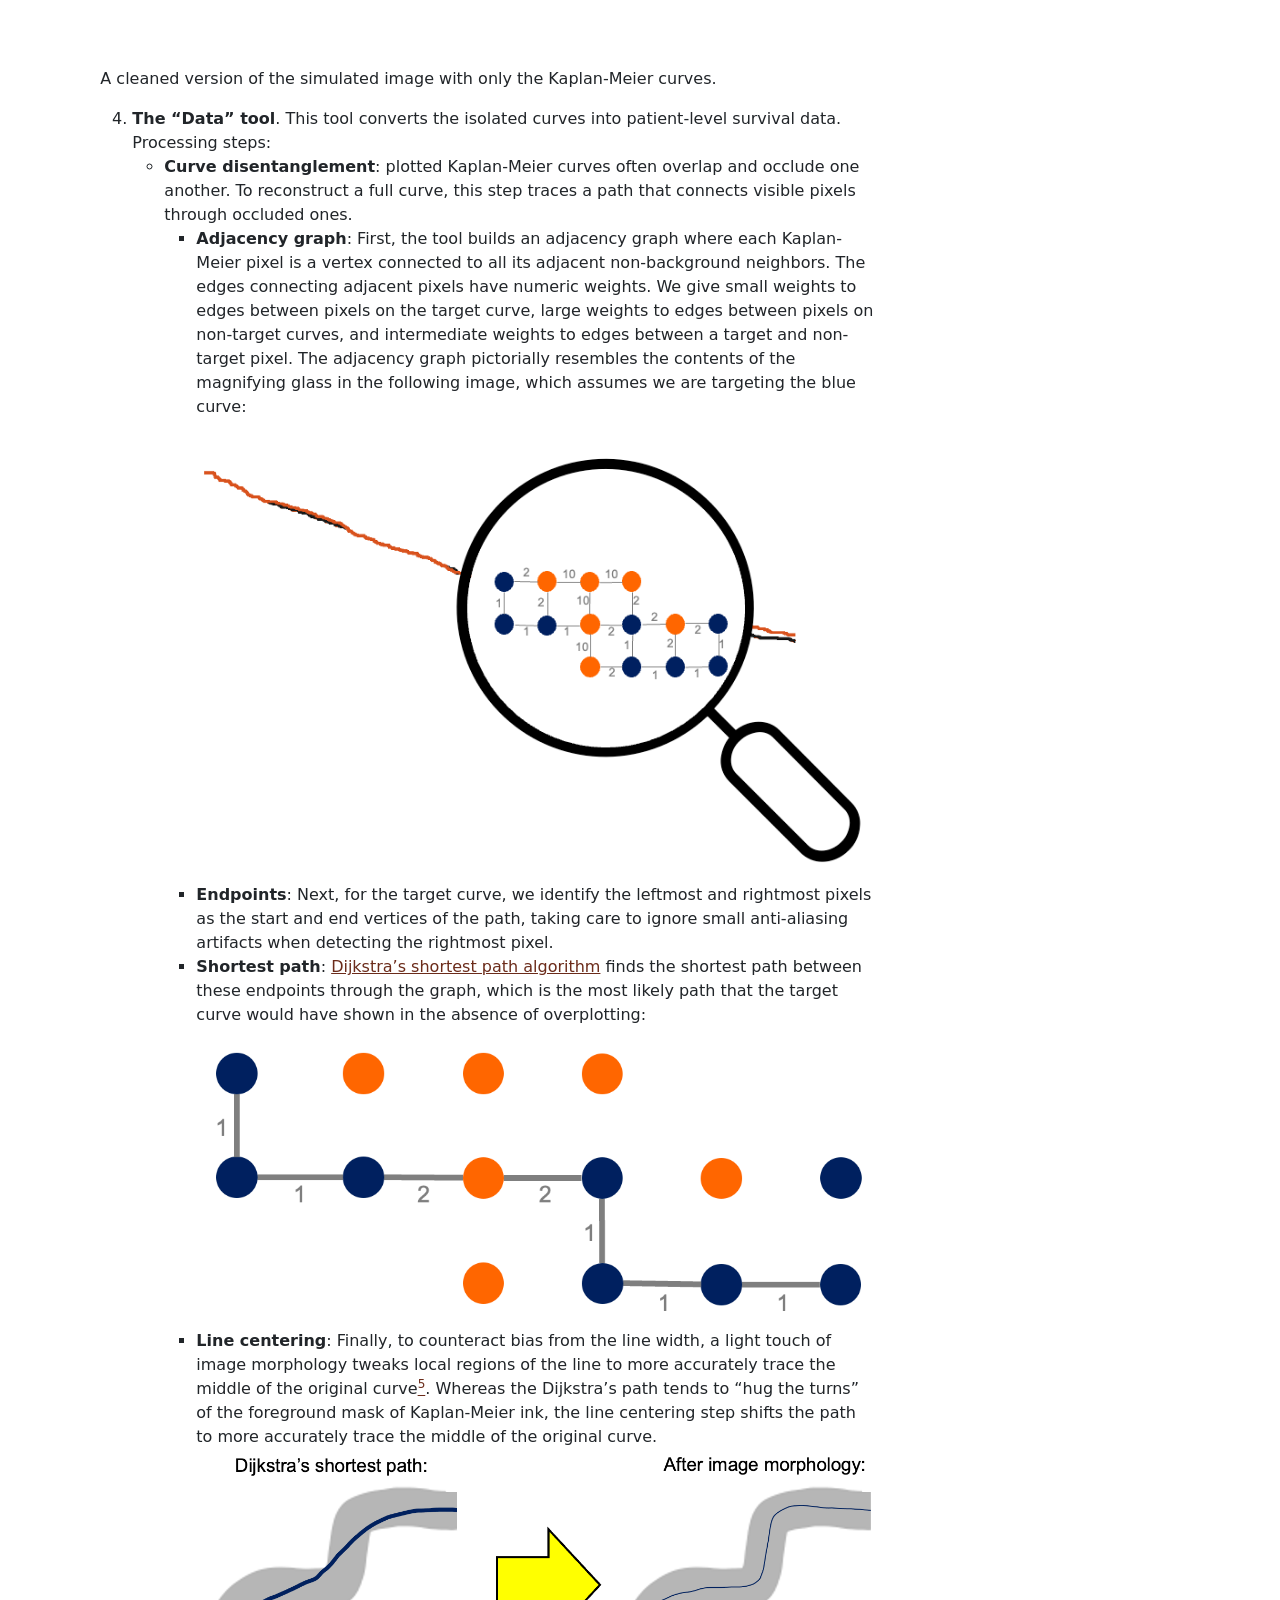
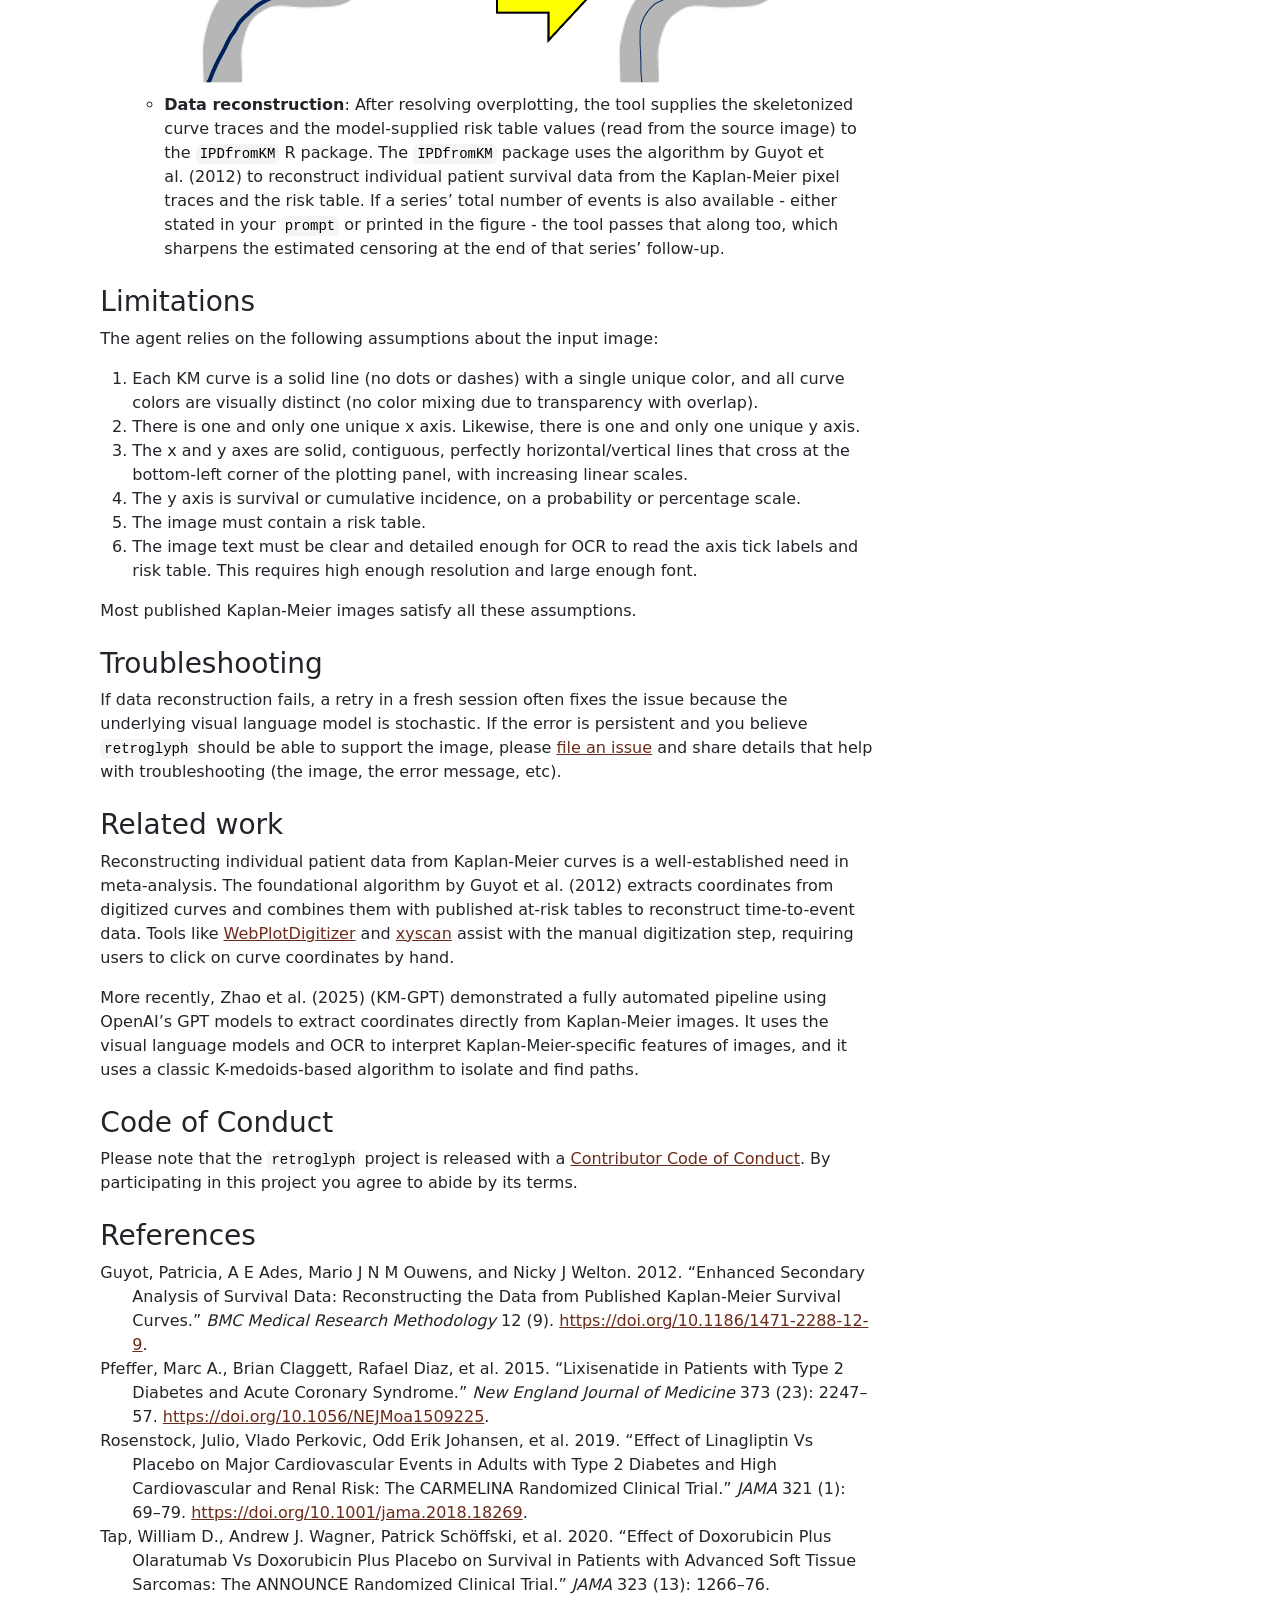
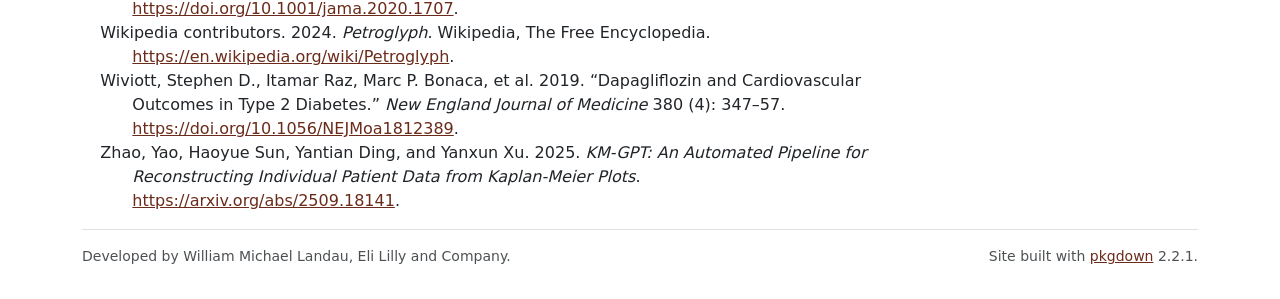
==== commit 2af5ffb2: "Deploying to gh-pages from @ wlandau/retroglyph@f11302726dbc3151089b98967c988e563eba2836 🚀" ====
--- a/index.html
+++ b/index.html
@@ -28,7 +28,7 @@
 
     <a class="navbar-brand me-2" href="index.html">retroglyph</a>
 
-    <small class="nav-text text-muted me-auto" data-bs-toggle="tooltip" data-bs-placement="bottom" title="">0.0.8</small>
+    <small class="nav-text text-muted me-auto" data-bs-toggle="tooltip" data-bs-placement="bottom" title="">0.0.9</small>
 
 
     <button class="navbar-toggler" type="button" data-bs-toggle="collapse" data-bs-target="#navbar" aria-controls="navbar" aria-expanded="false" aria-label="Toggle navigation">
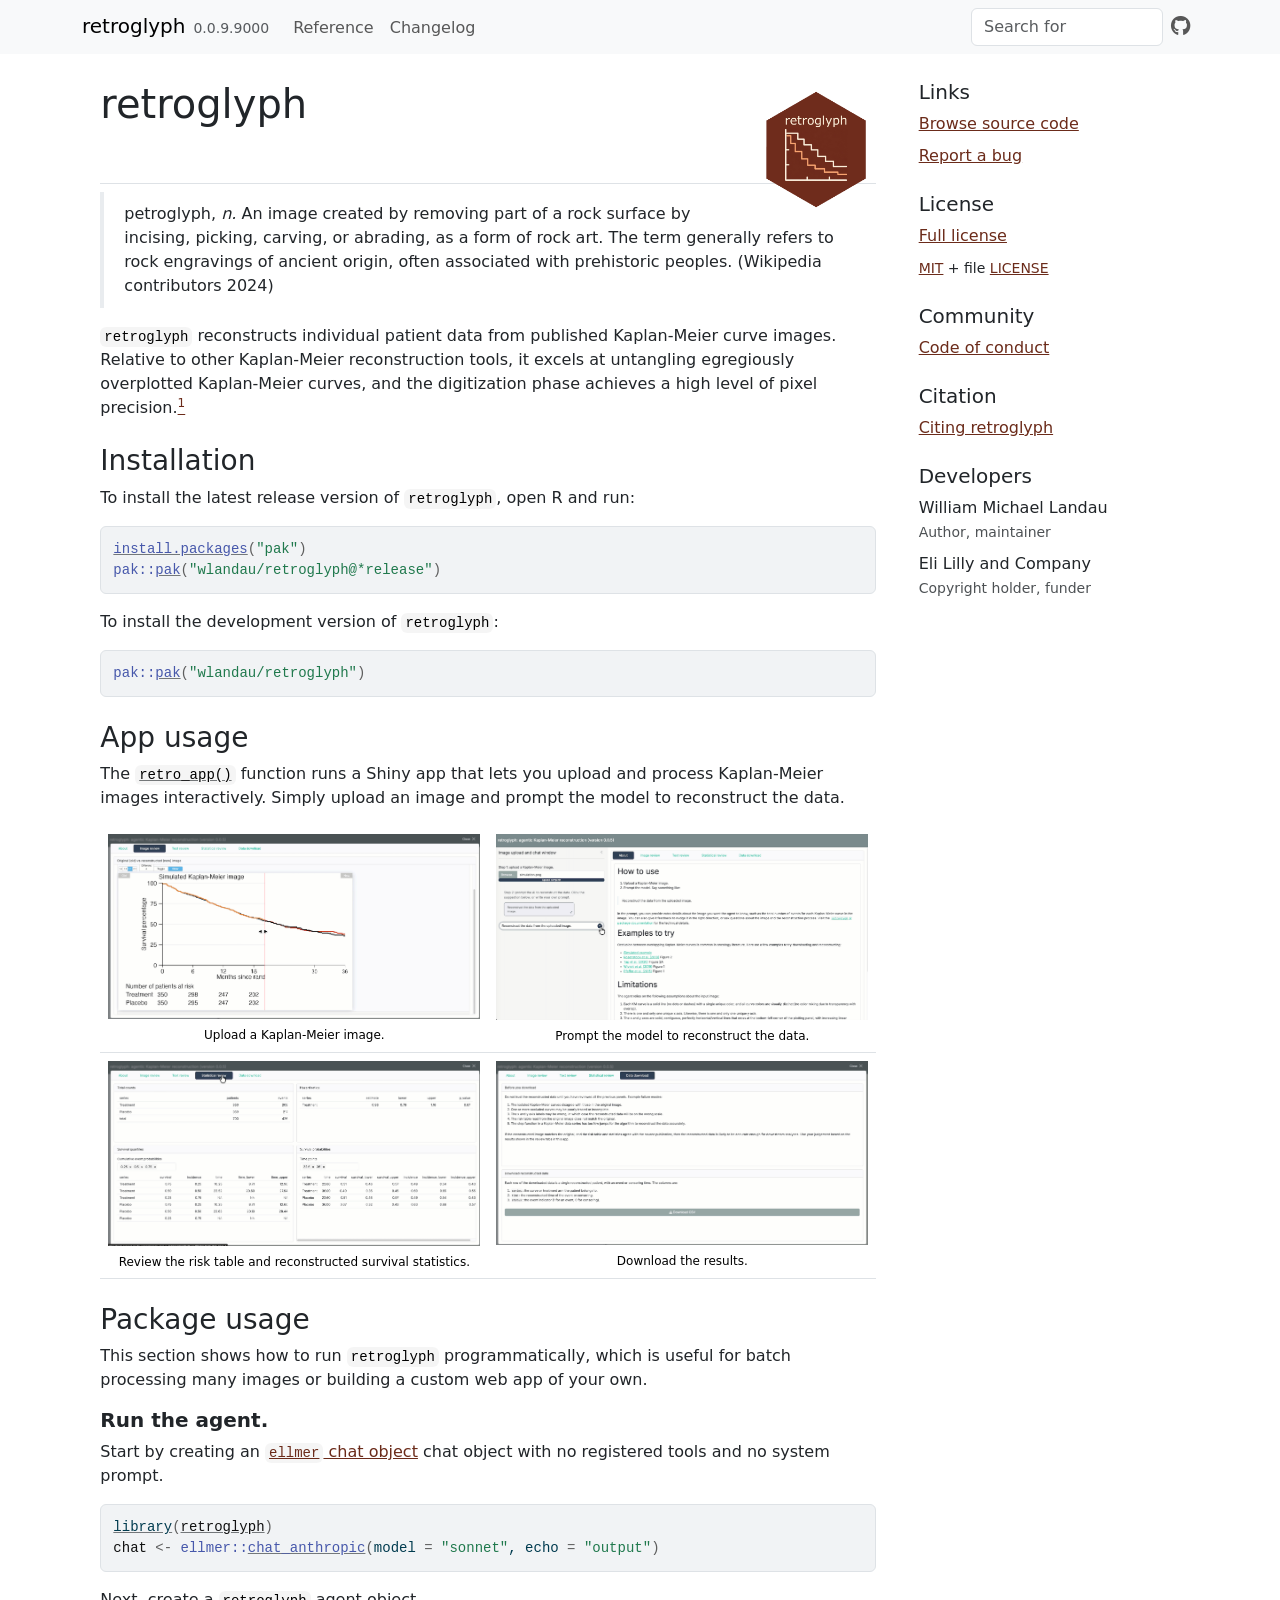
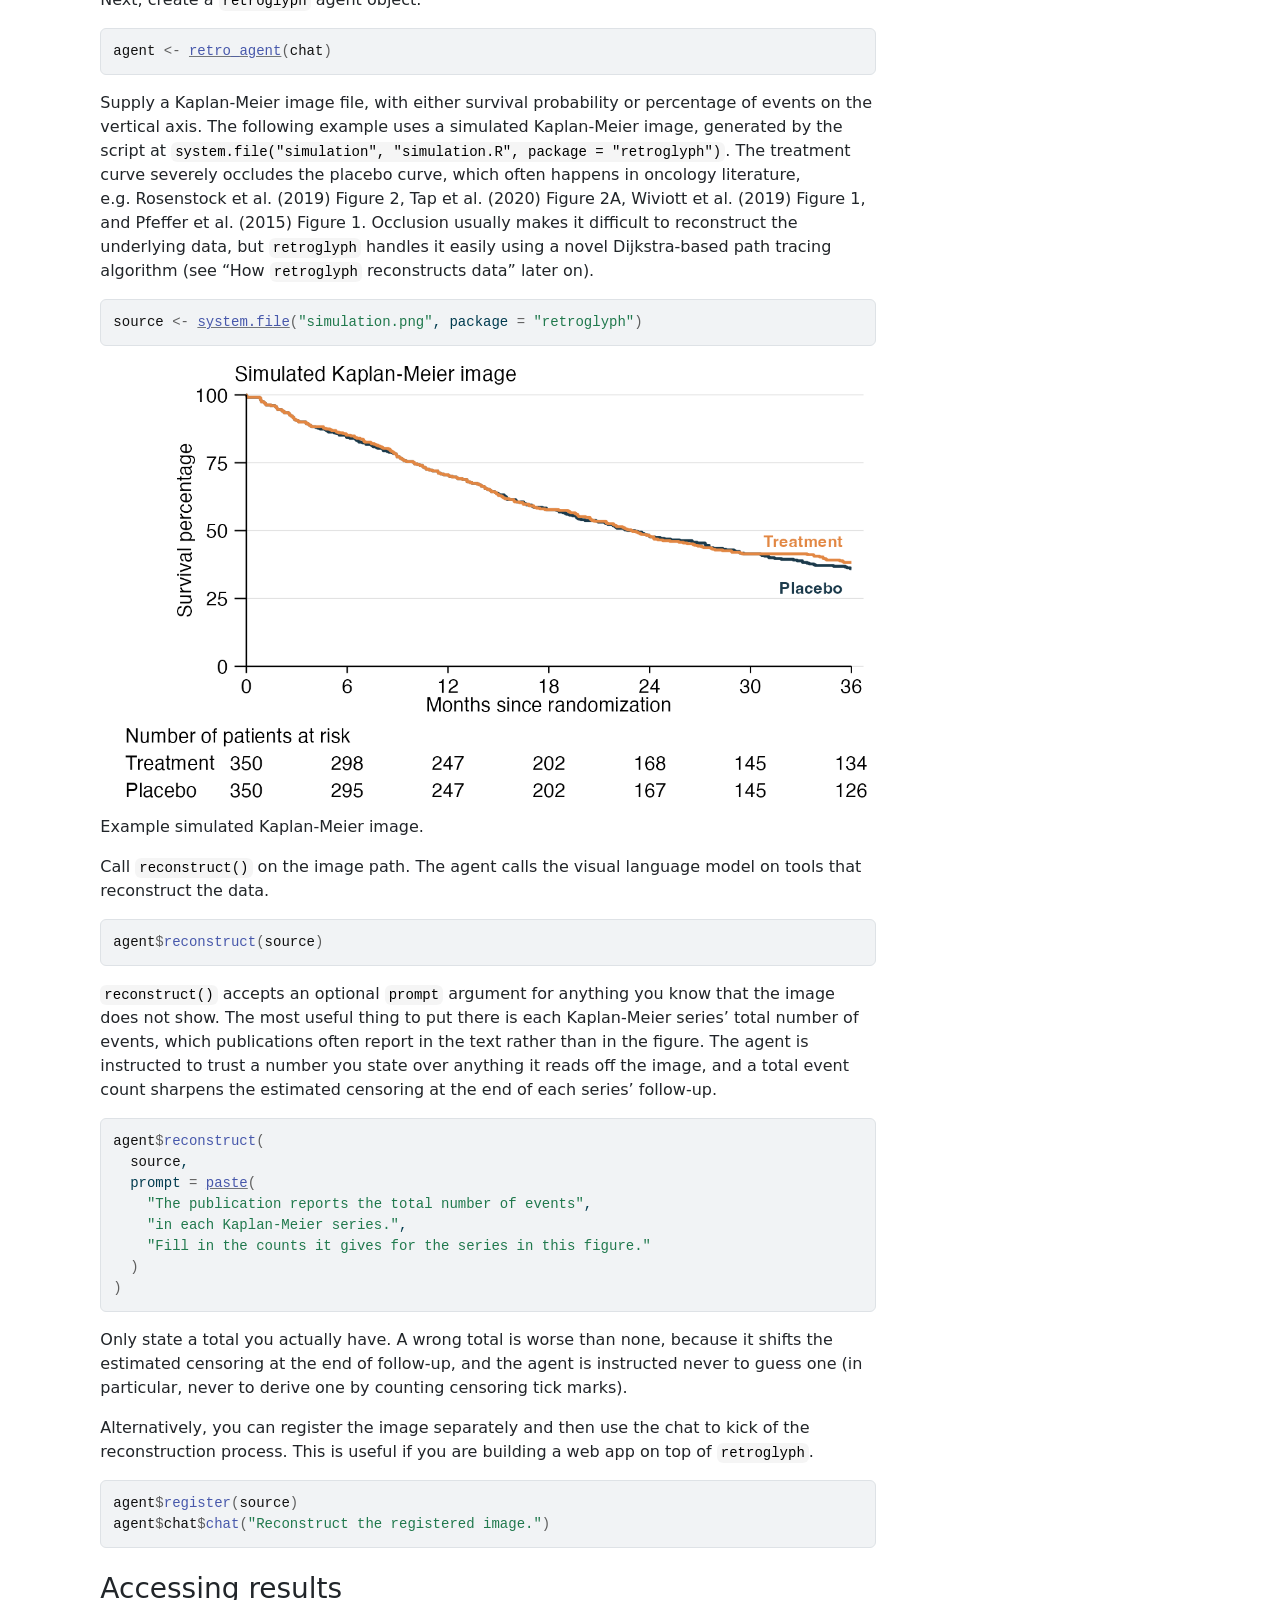
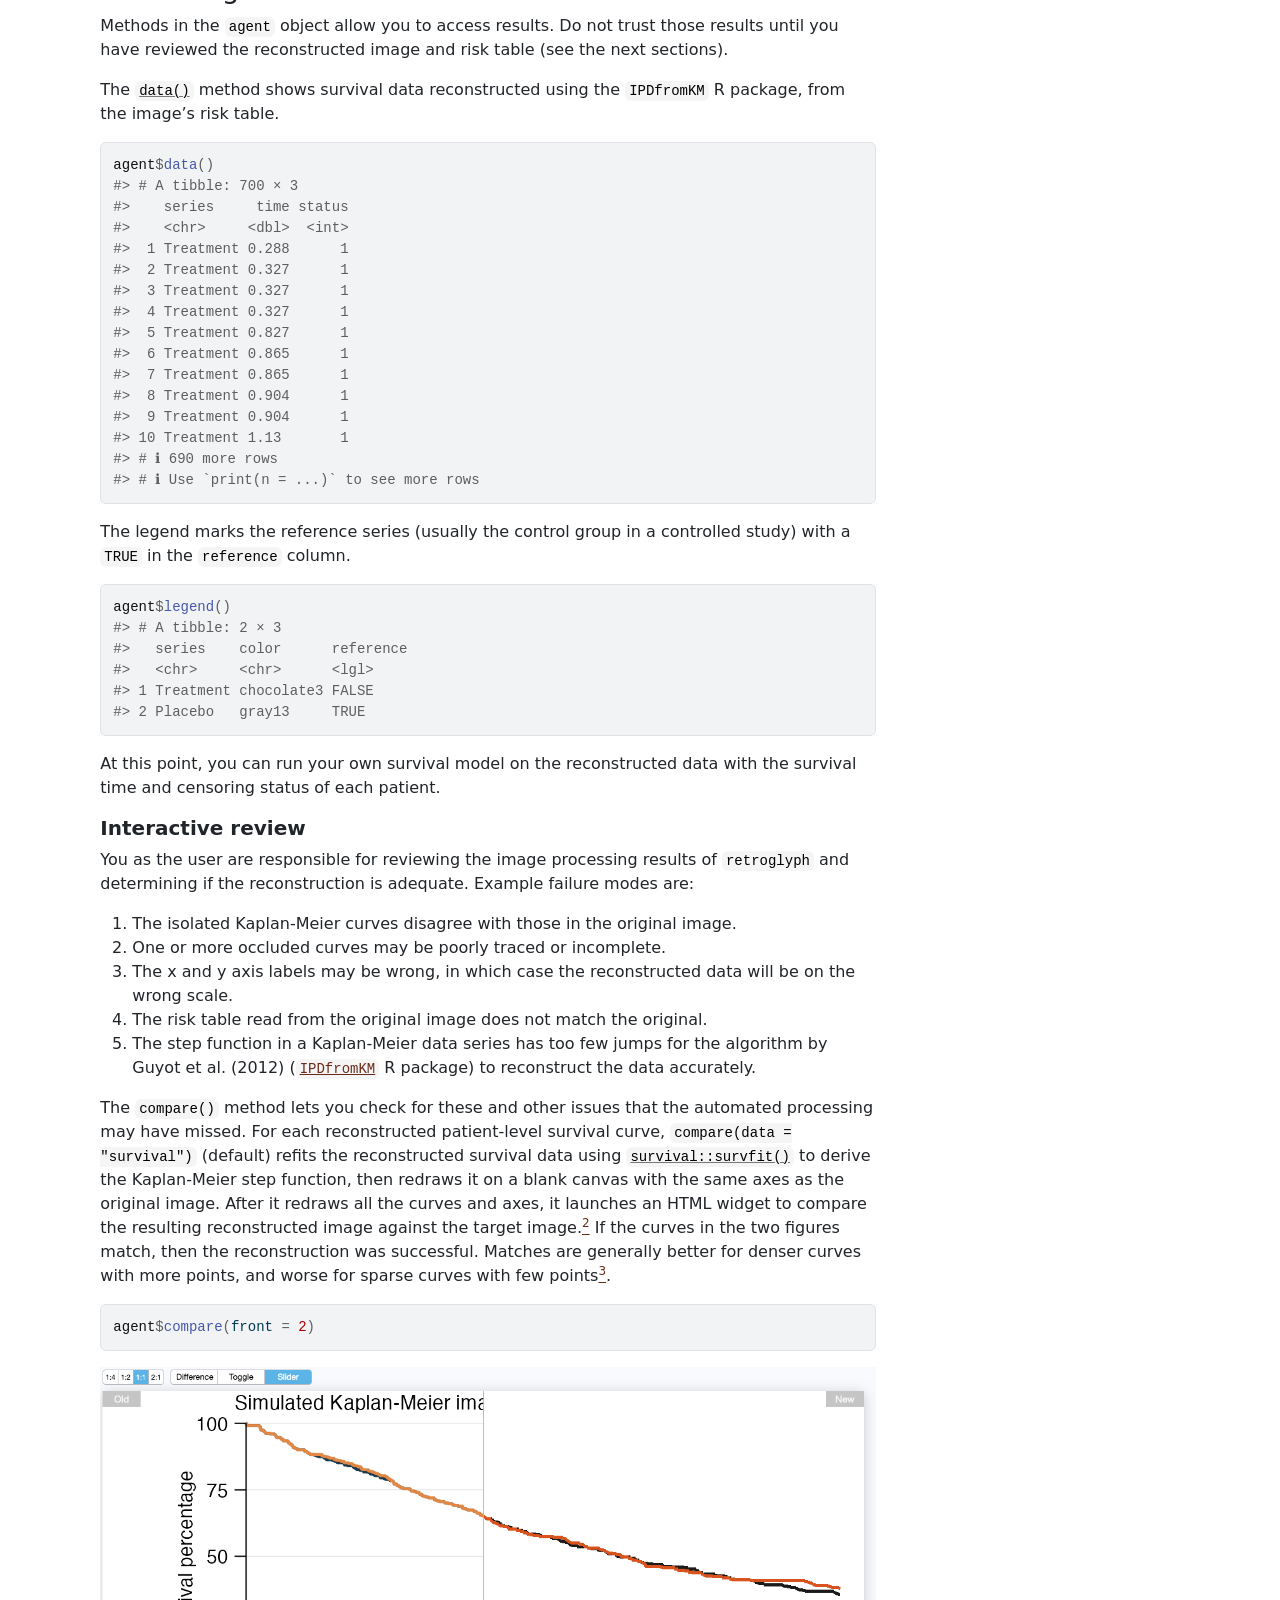
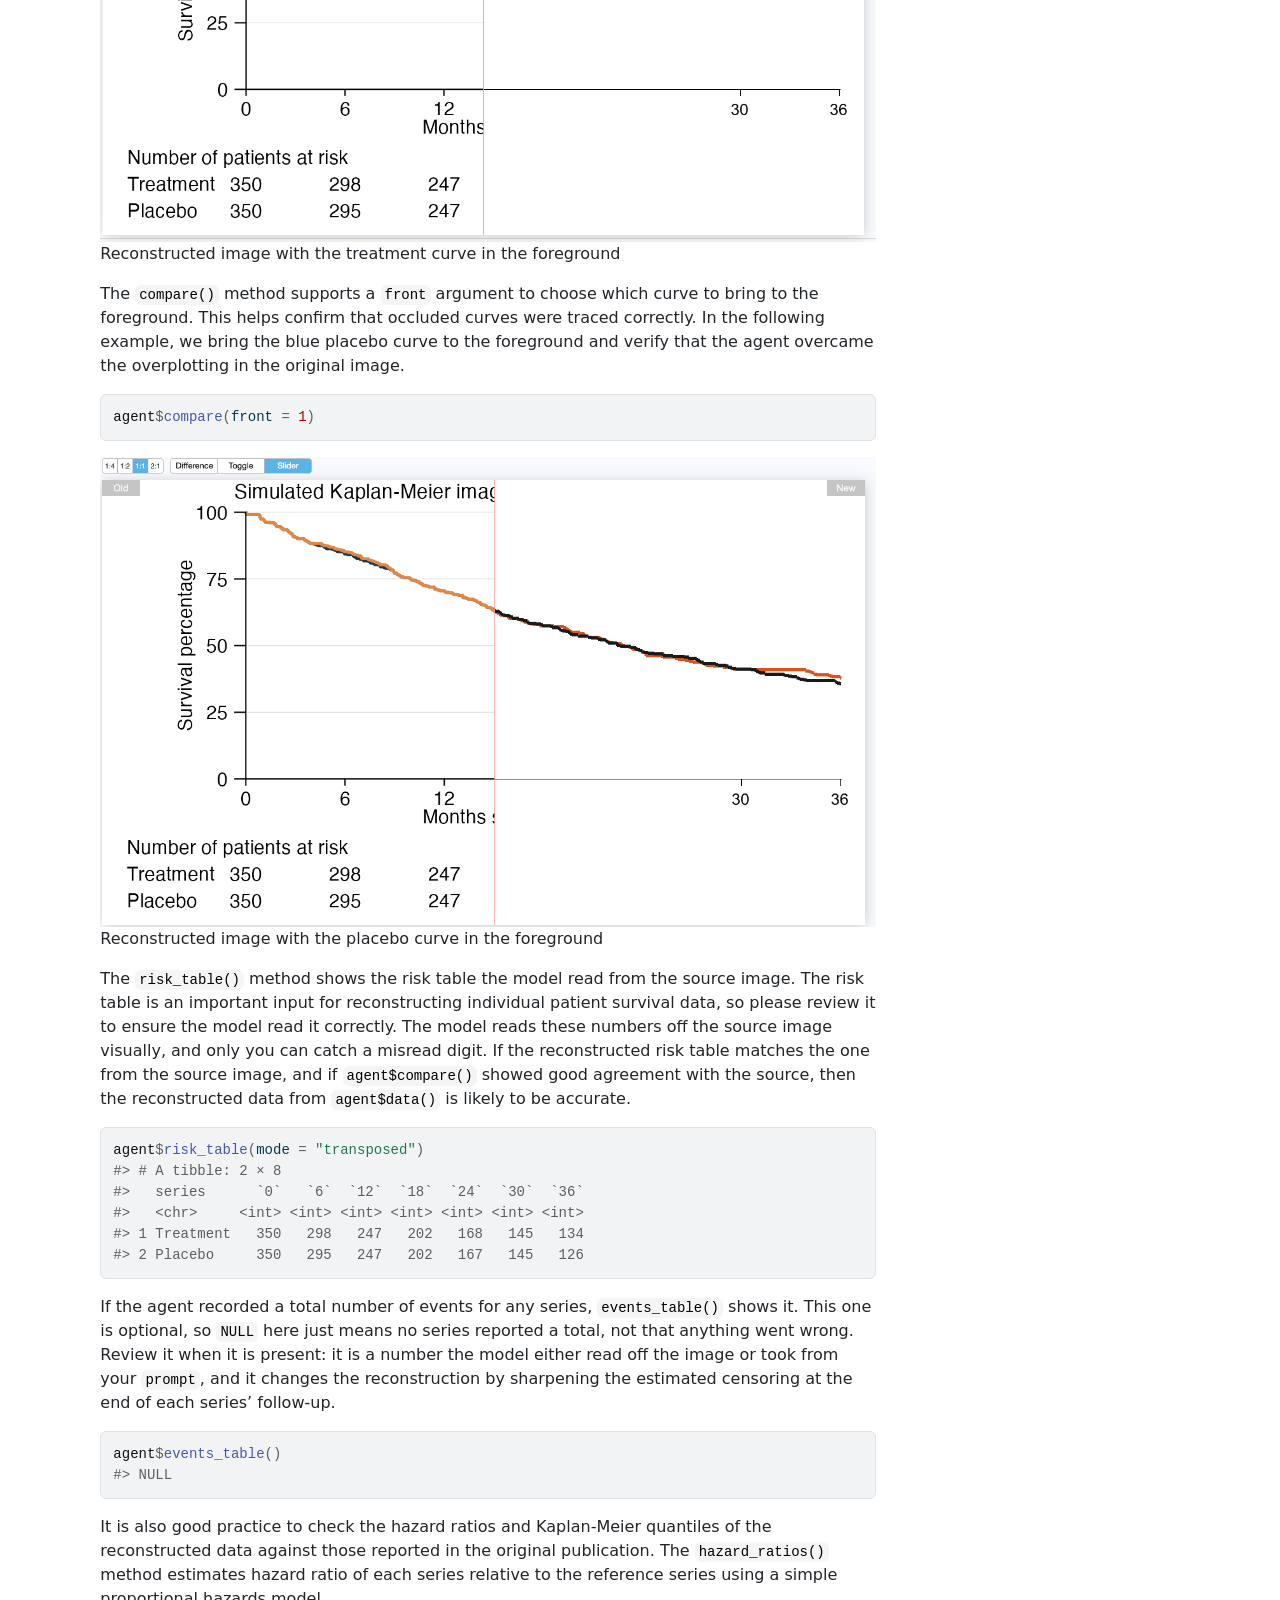
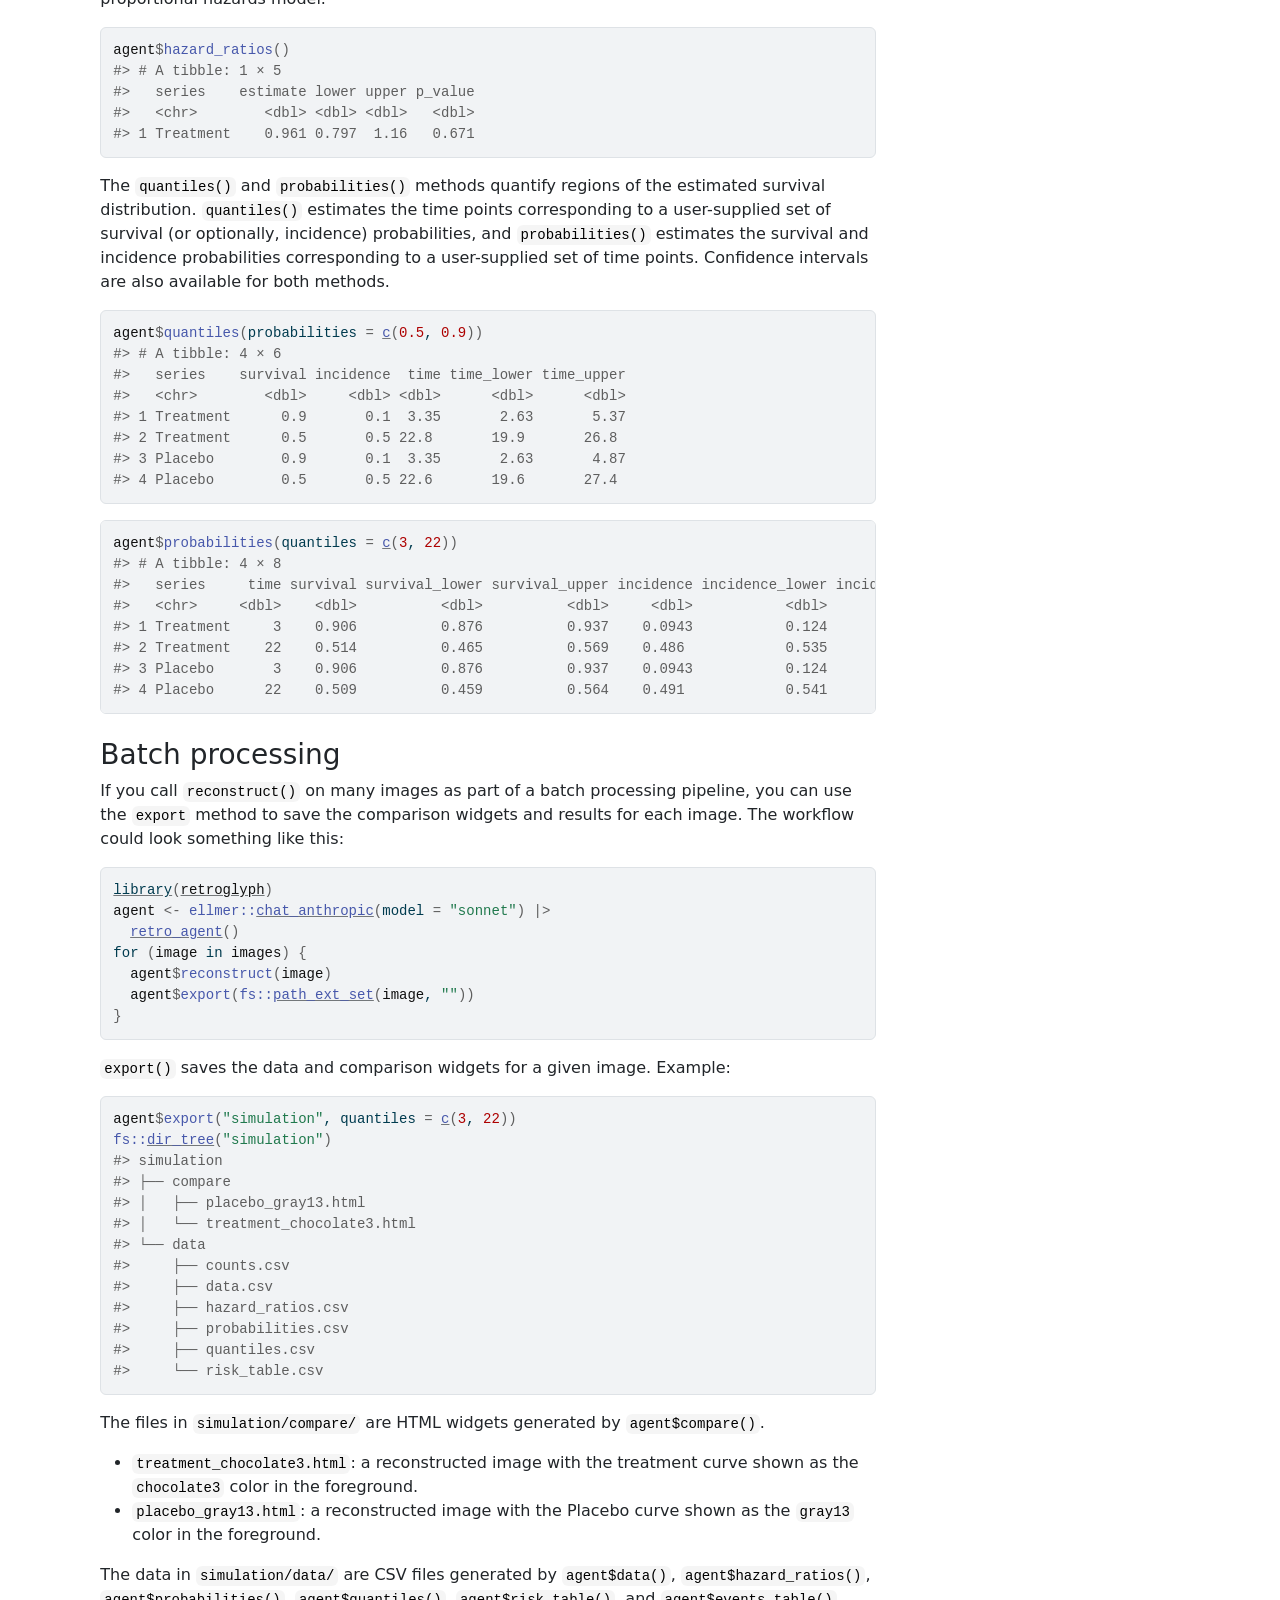
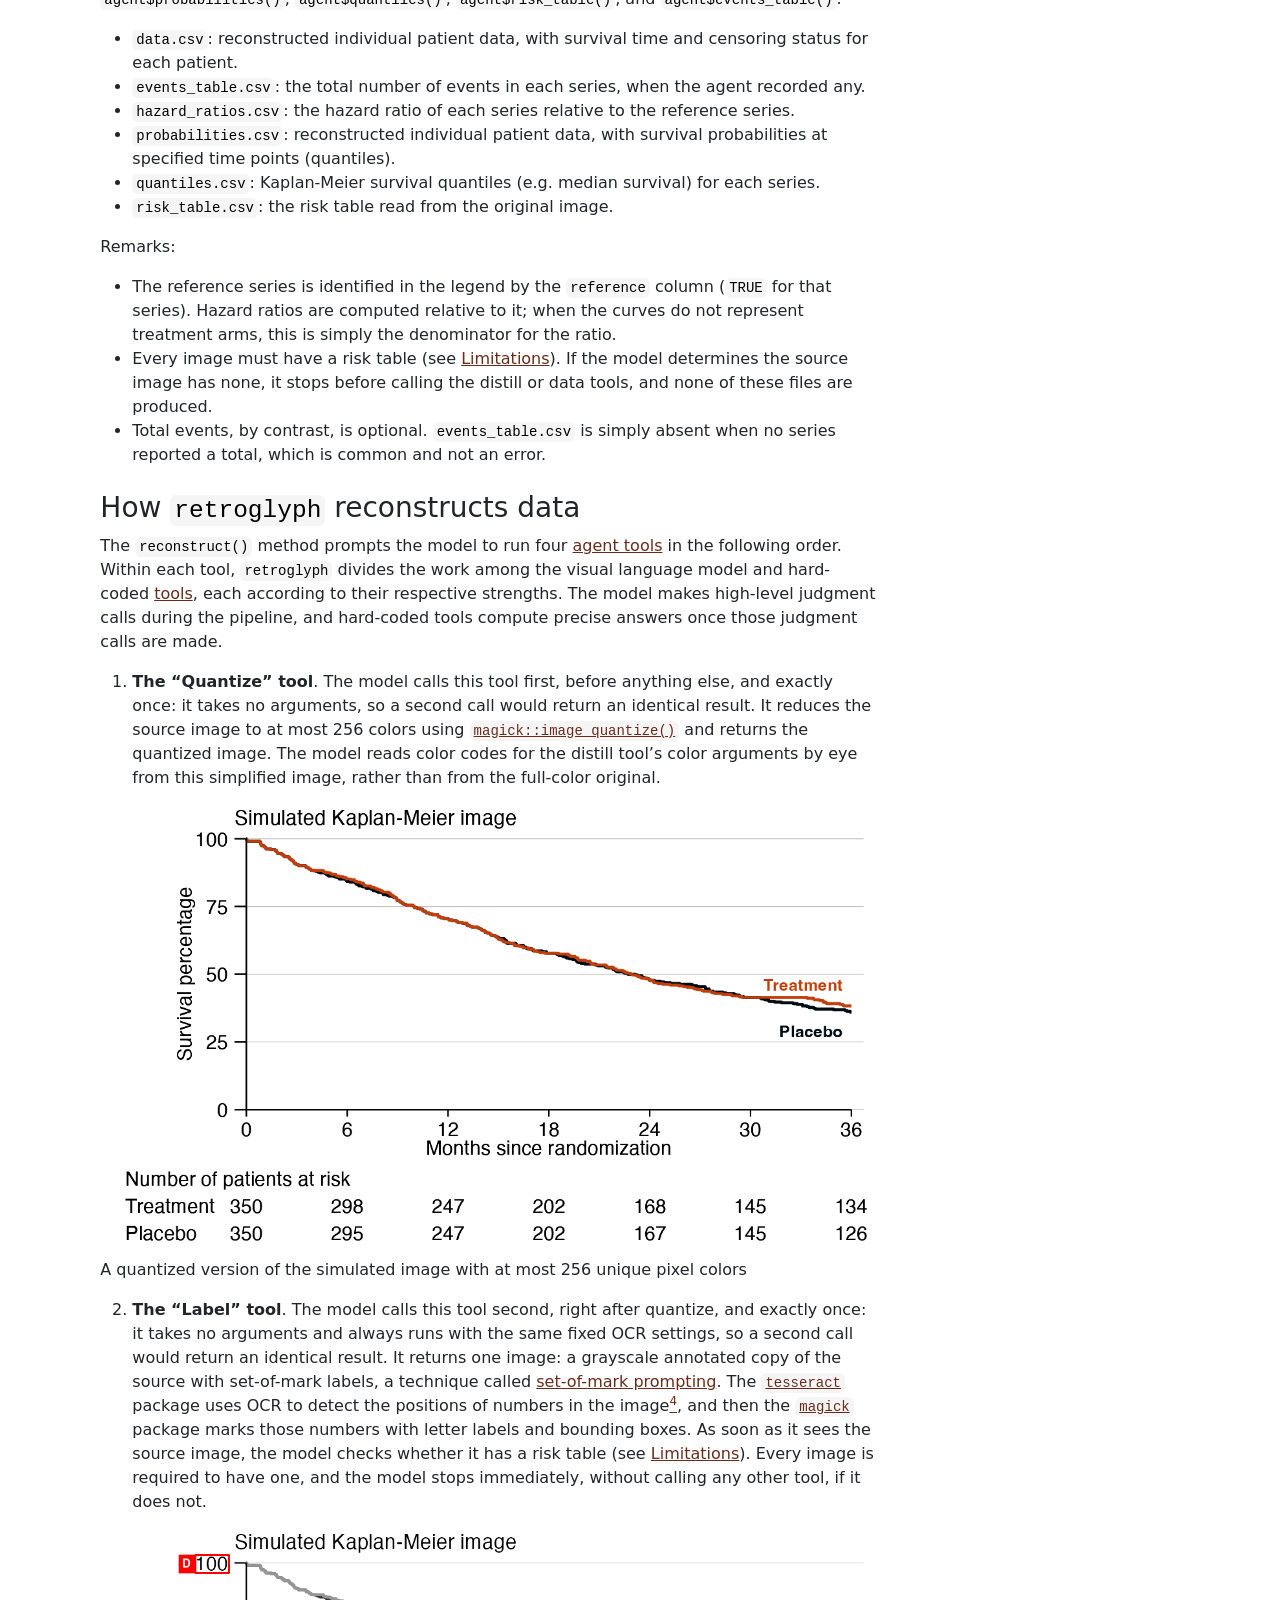
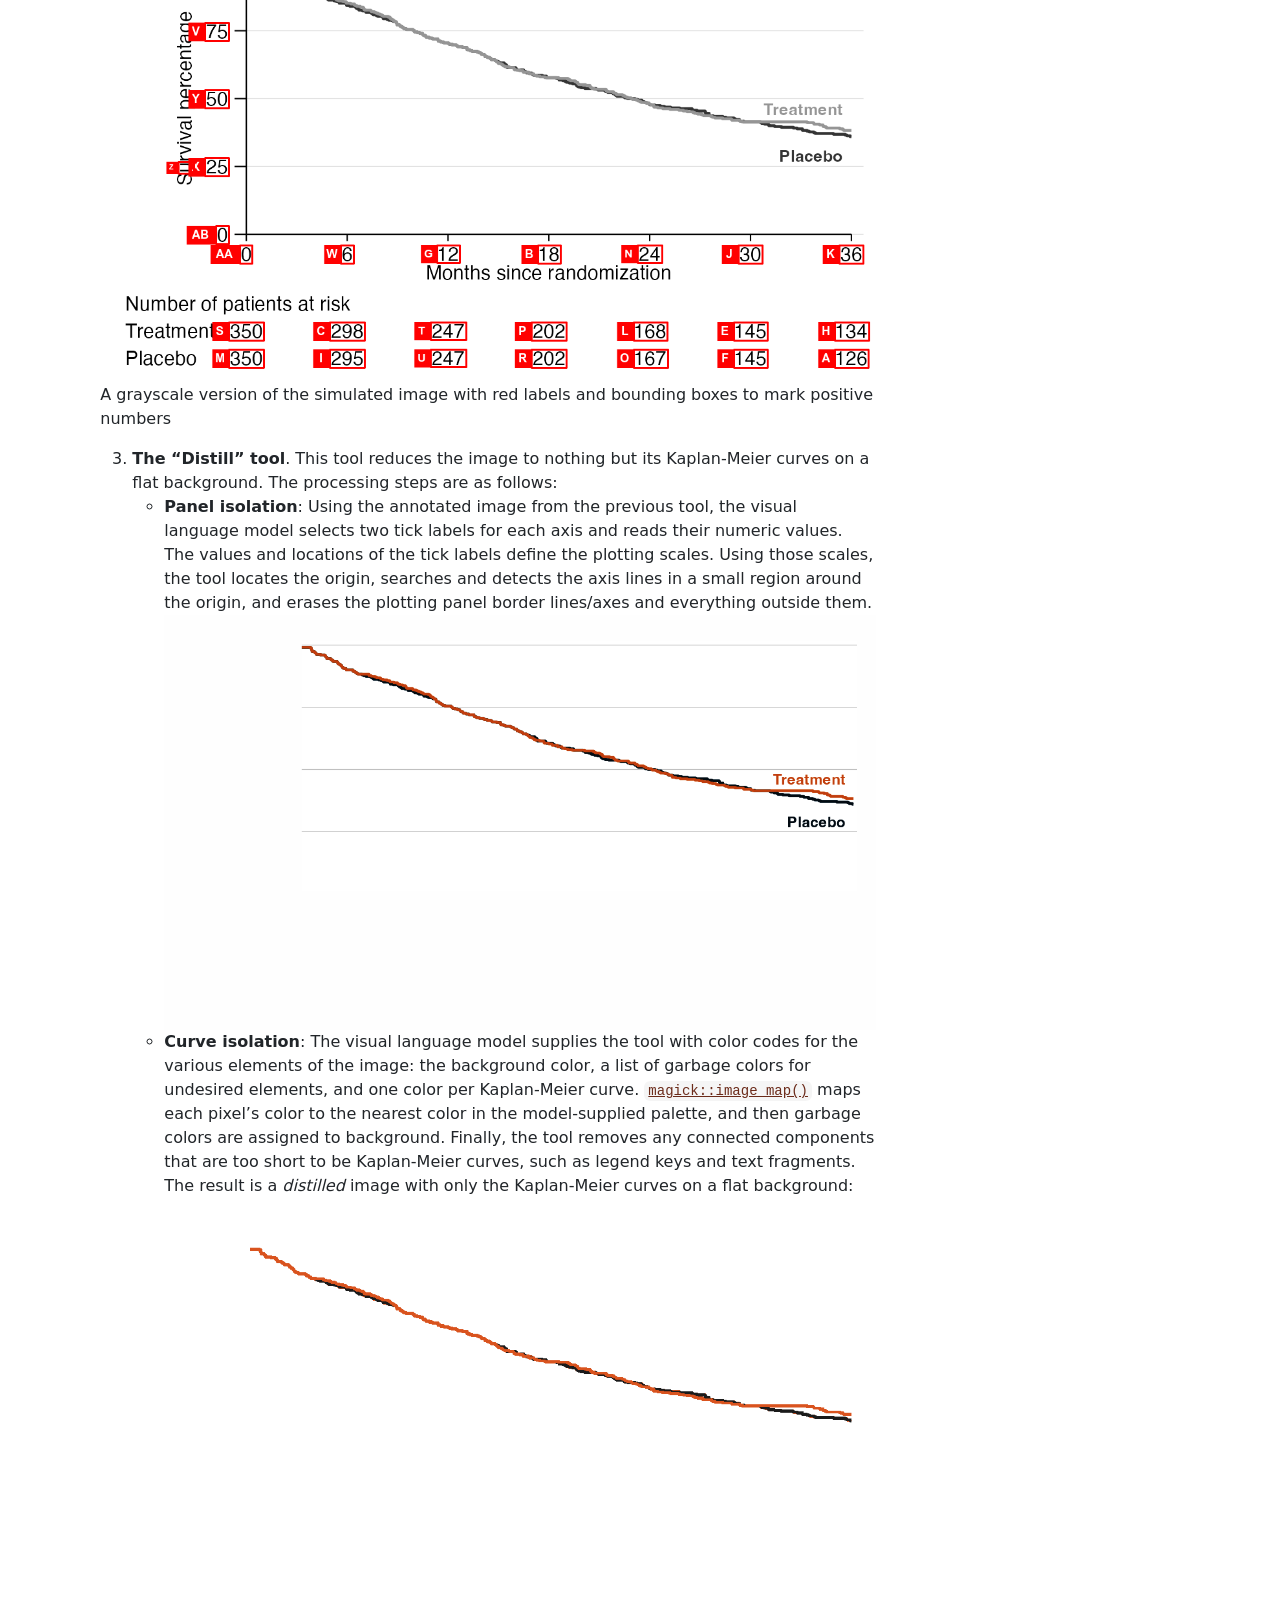
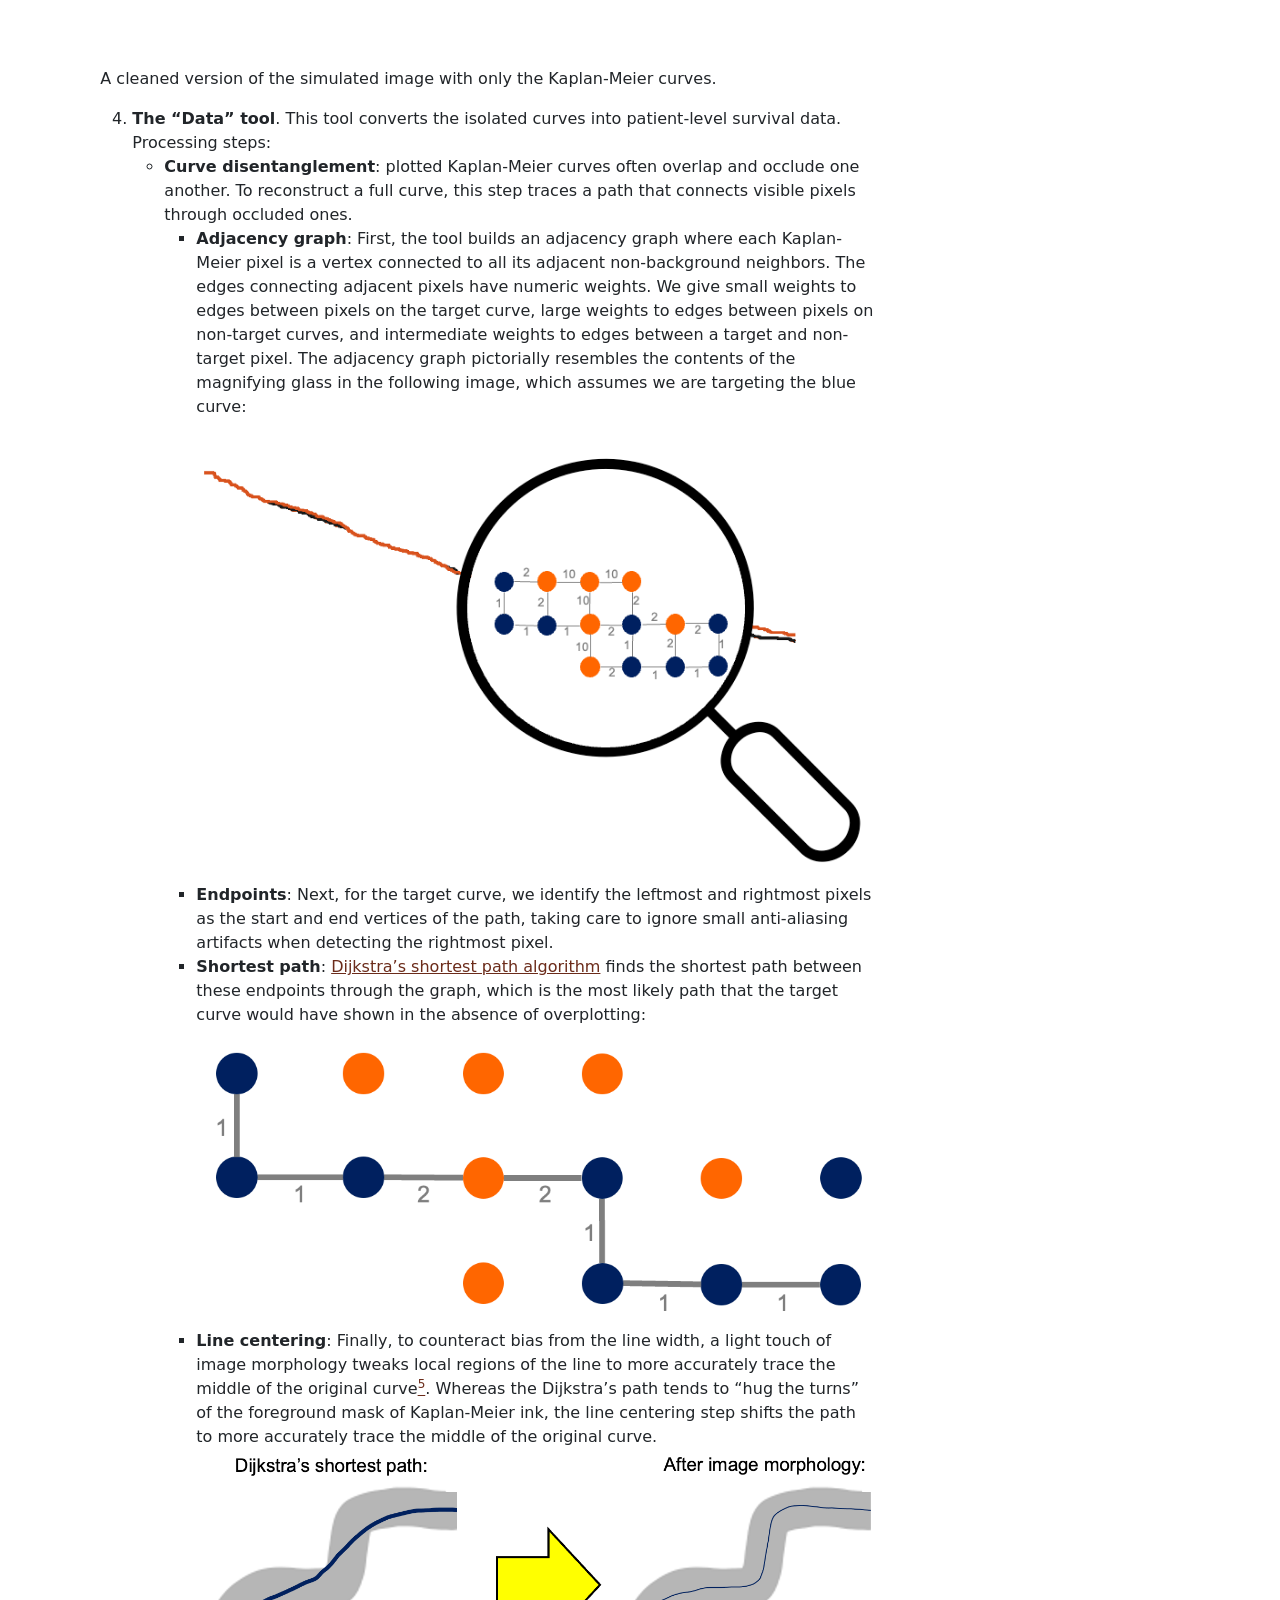
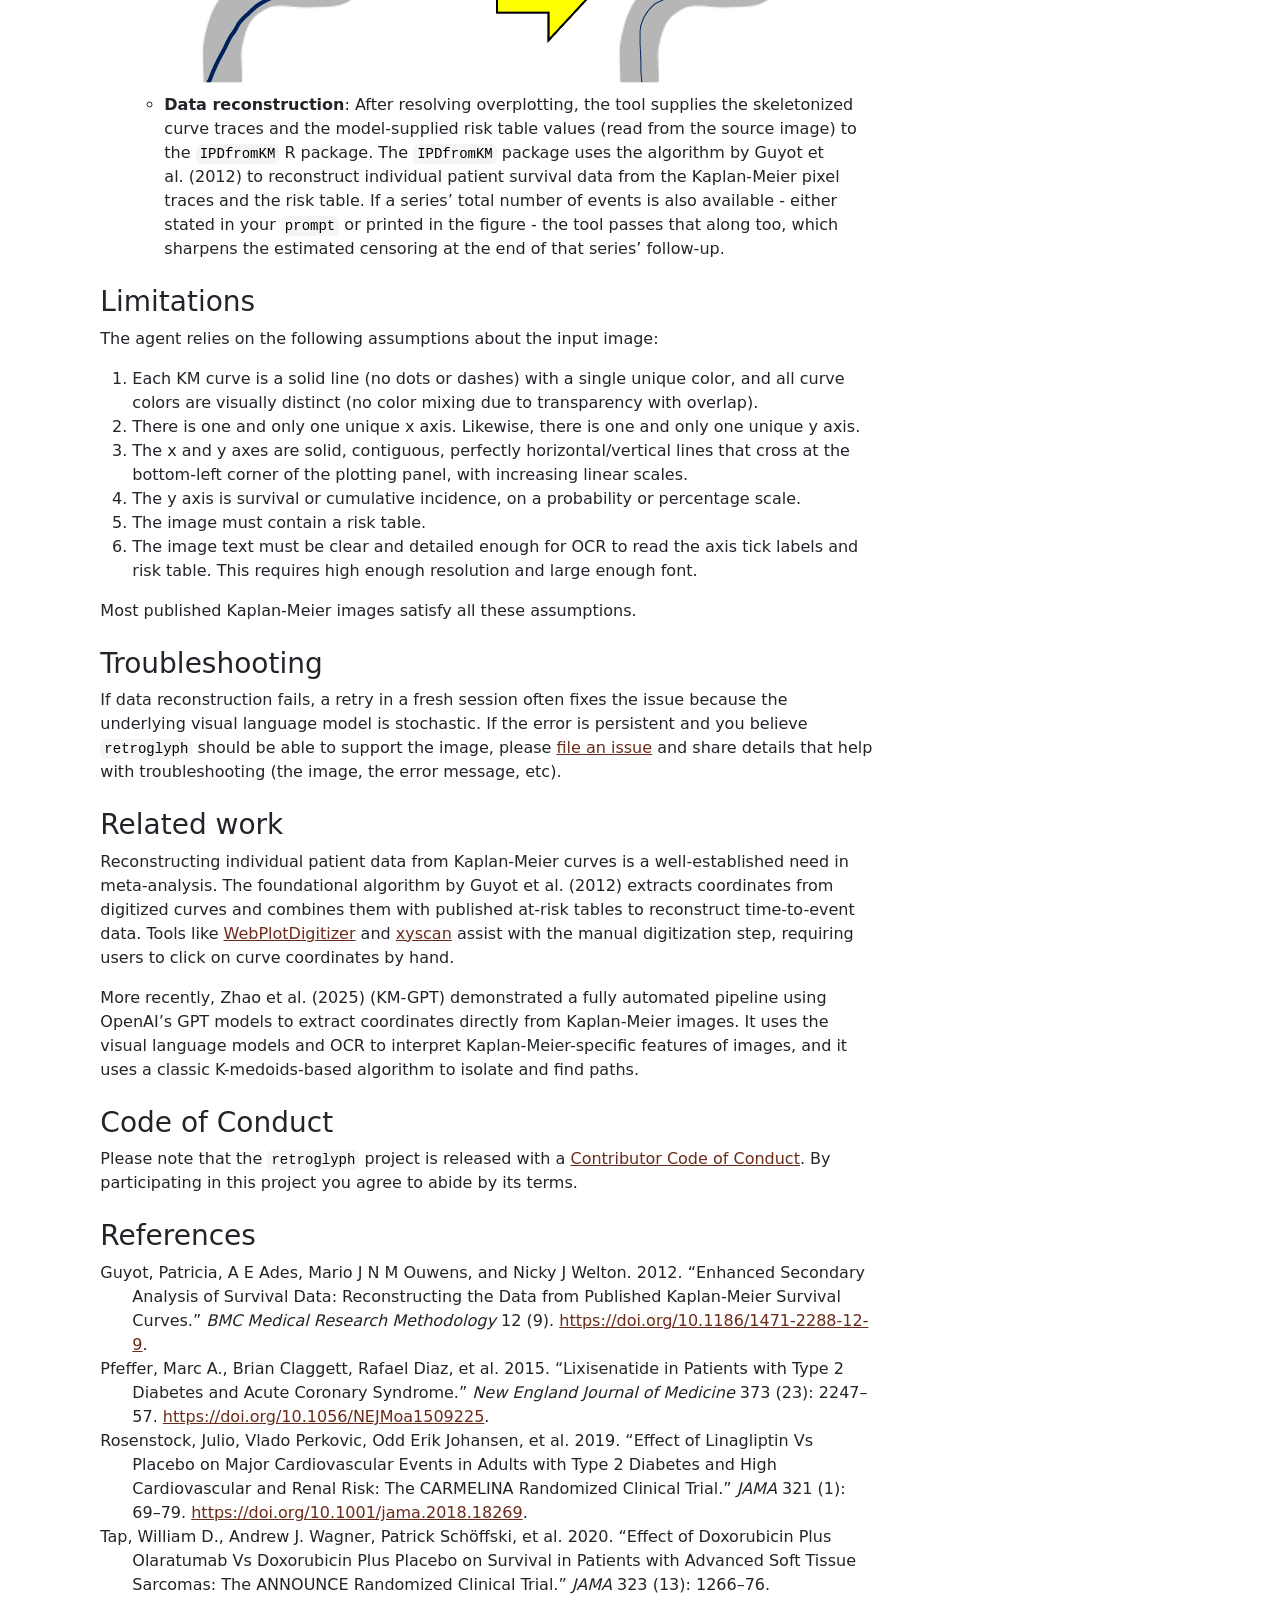
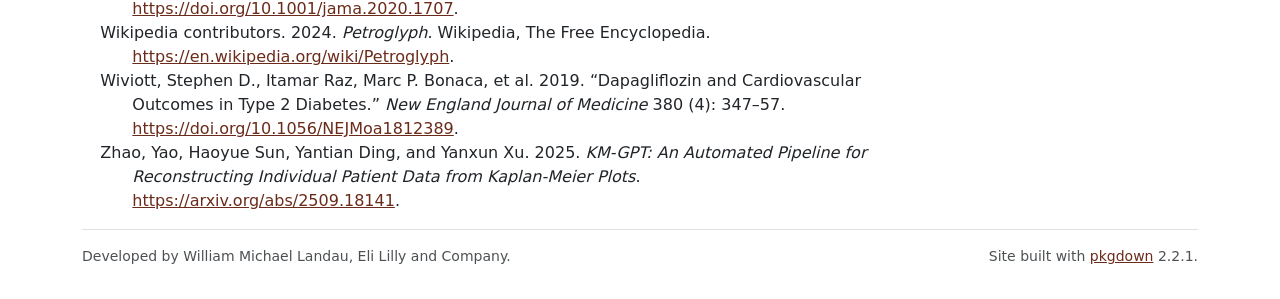
==== commit b07a789b: "Deploying to gh-pages from @ wlandau/retroglyph@f5c134388fb8d0f0cc7287ba20567aea64122431 🚀" ====
--- a/index.html
+++ b/index.html
@@ -28,7 +28,7 @@
 
     <a class="navbar-brand me-2" href="index.html">retroglyph</a>
 
-    <small class="nav-text text-muted me-auto" data-bs-toggle="tooltip" data-bs-placement="bottom" title="">0.0.9</small>
+    <small class="nav-text text-muted me-auto" data-bs-toggle="tooltip" data-bs-placement="bottom" title="">0.0.9.9000</small>
 
 
     <button class="navbar-toggler" type="button" data-bs-toggle="collapse" data-bs-target="#navbar" aria-controls="navbar" aria-expanded="false" aria-label="Toggle navigation">
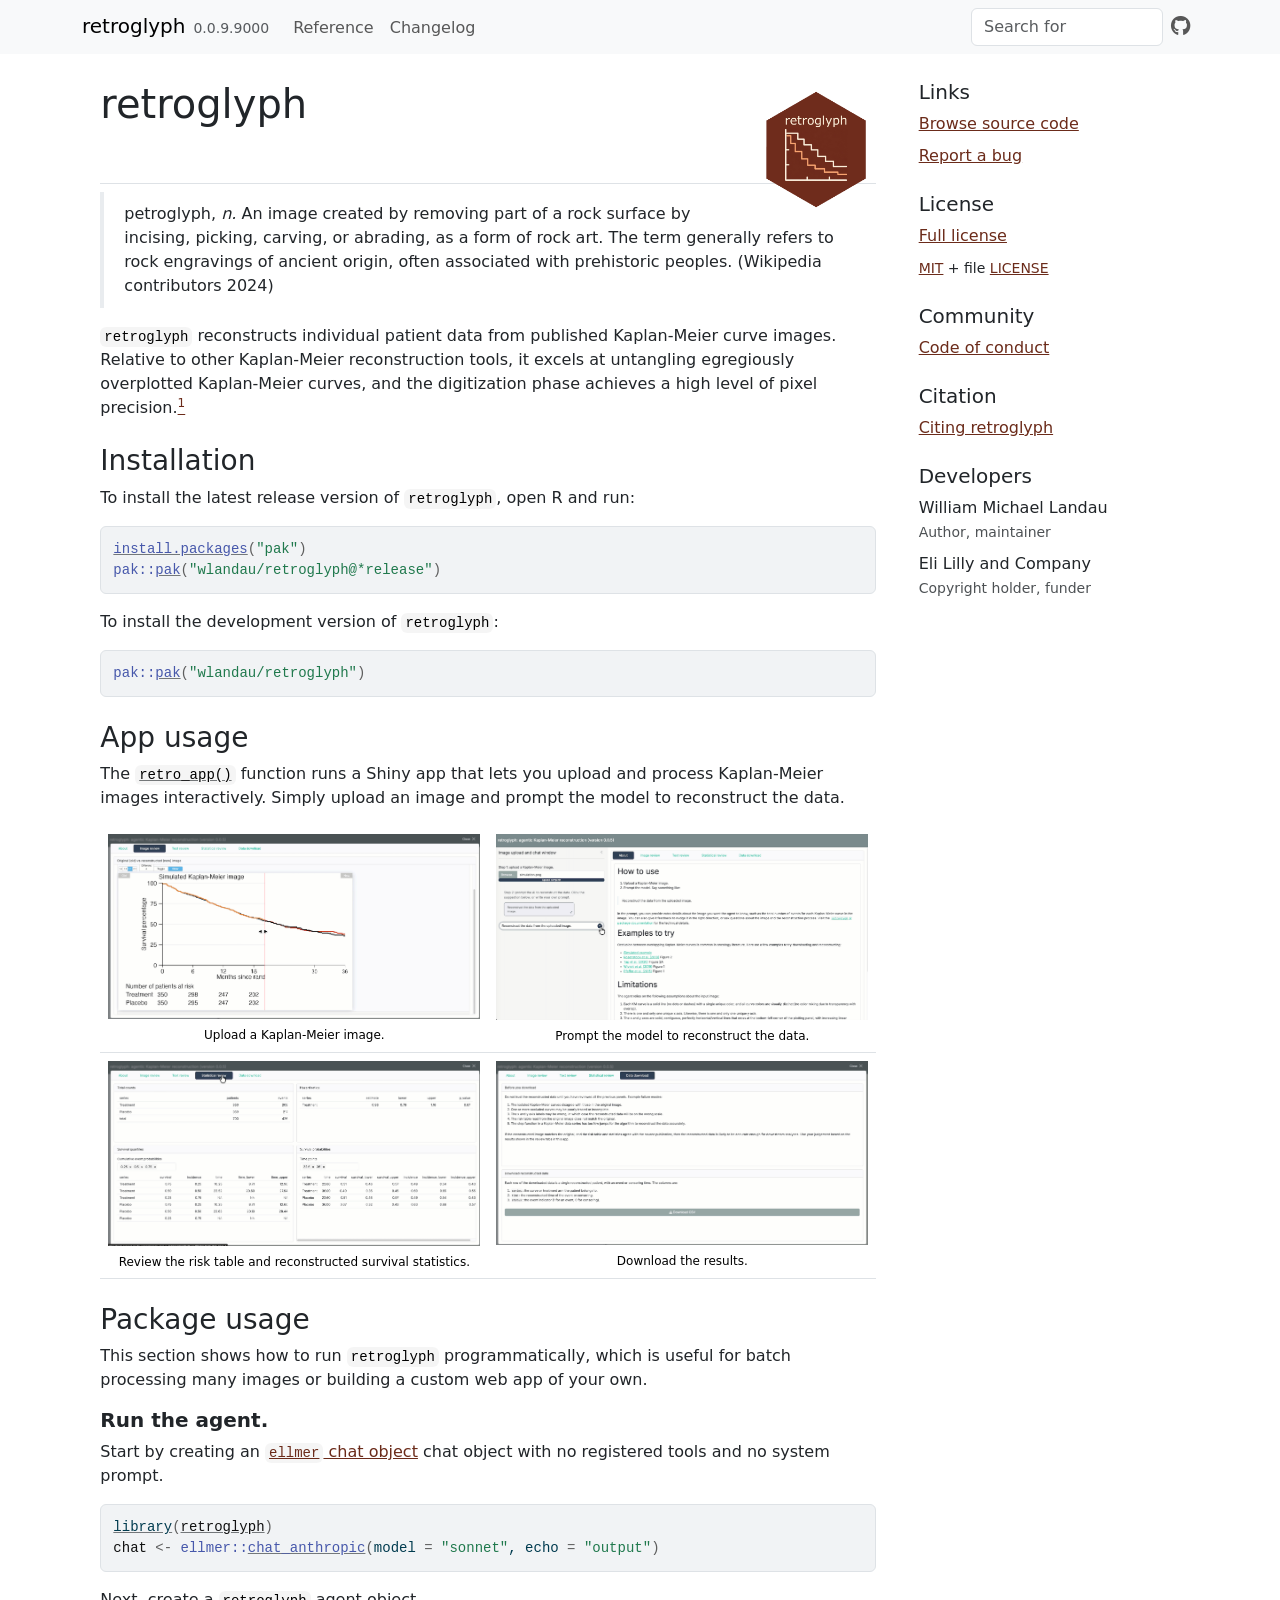
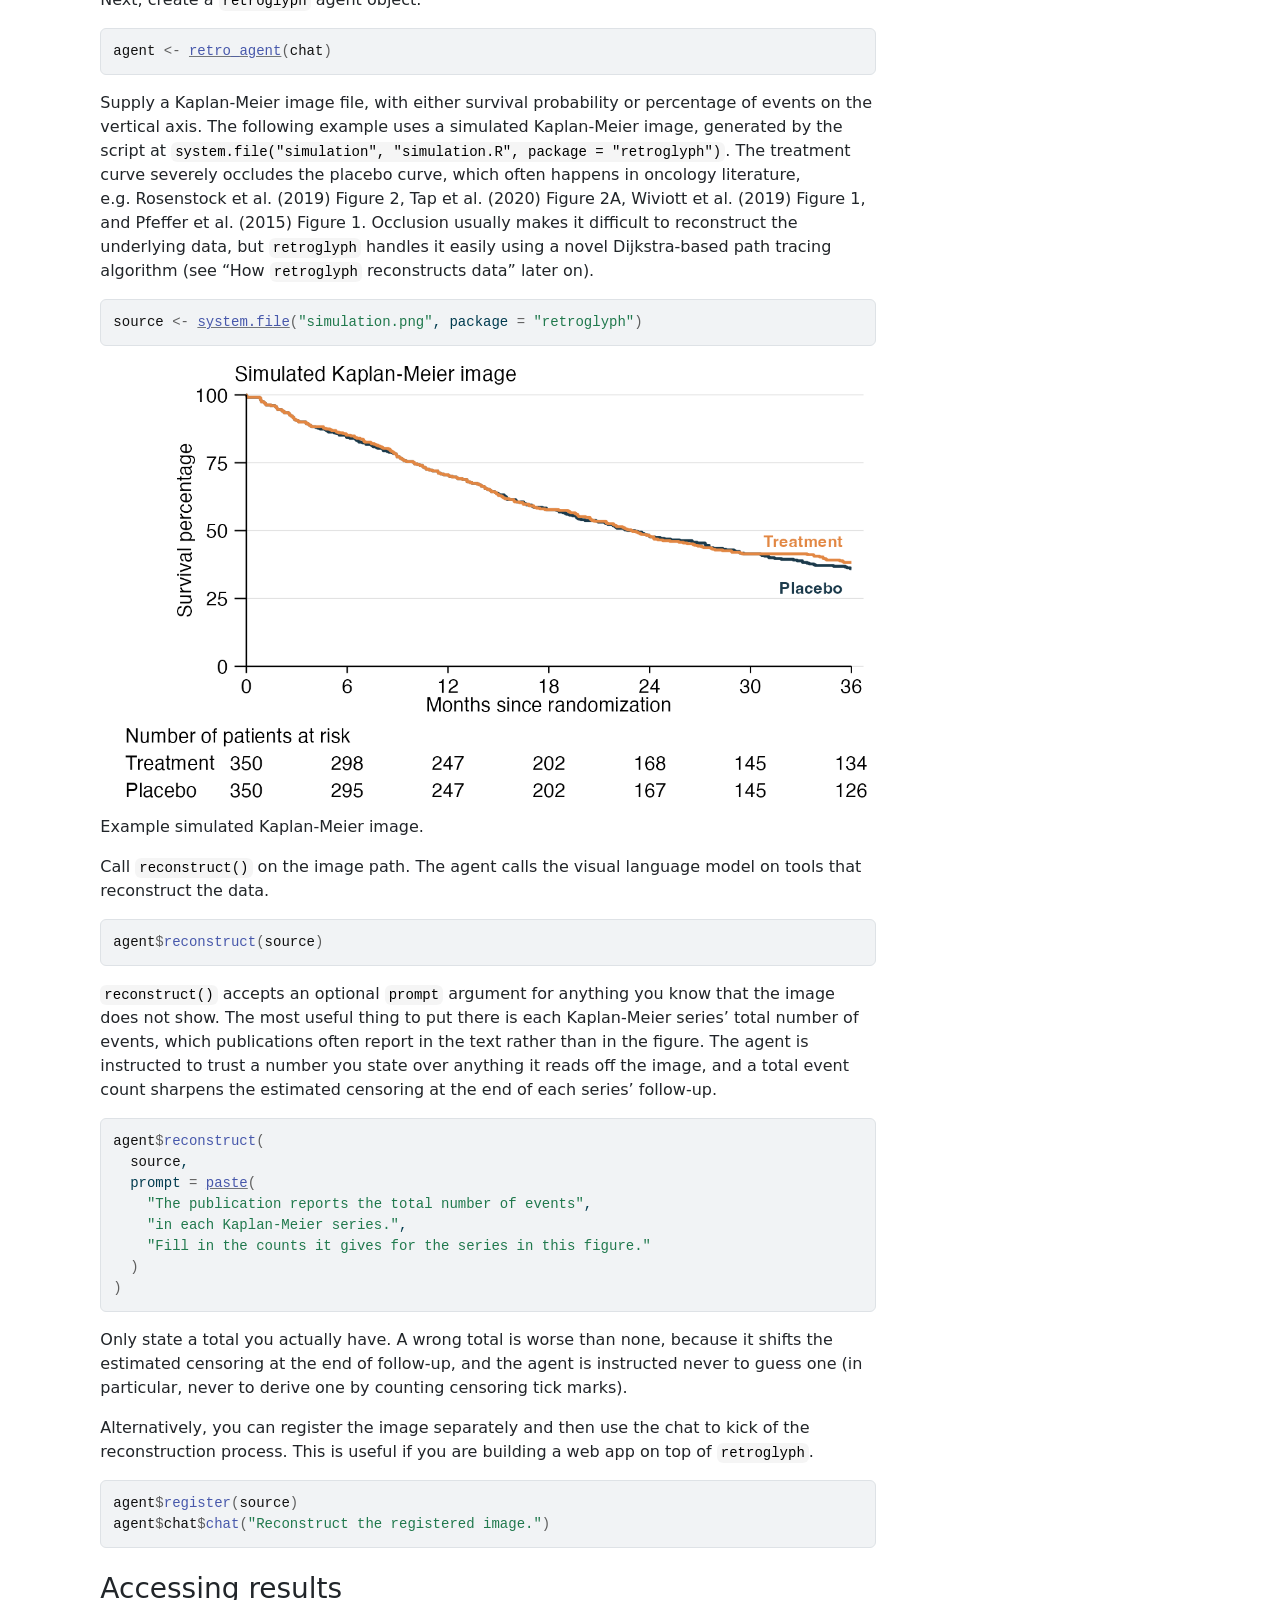
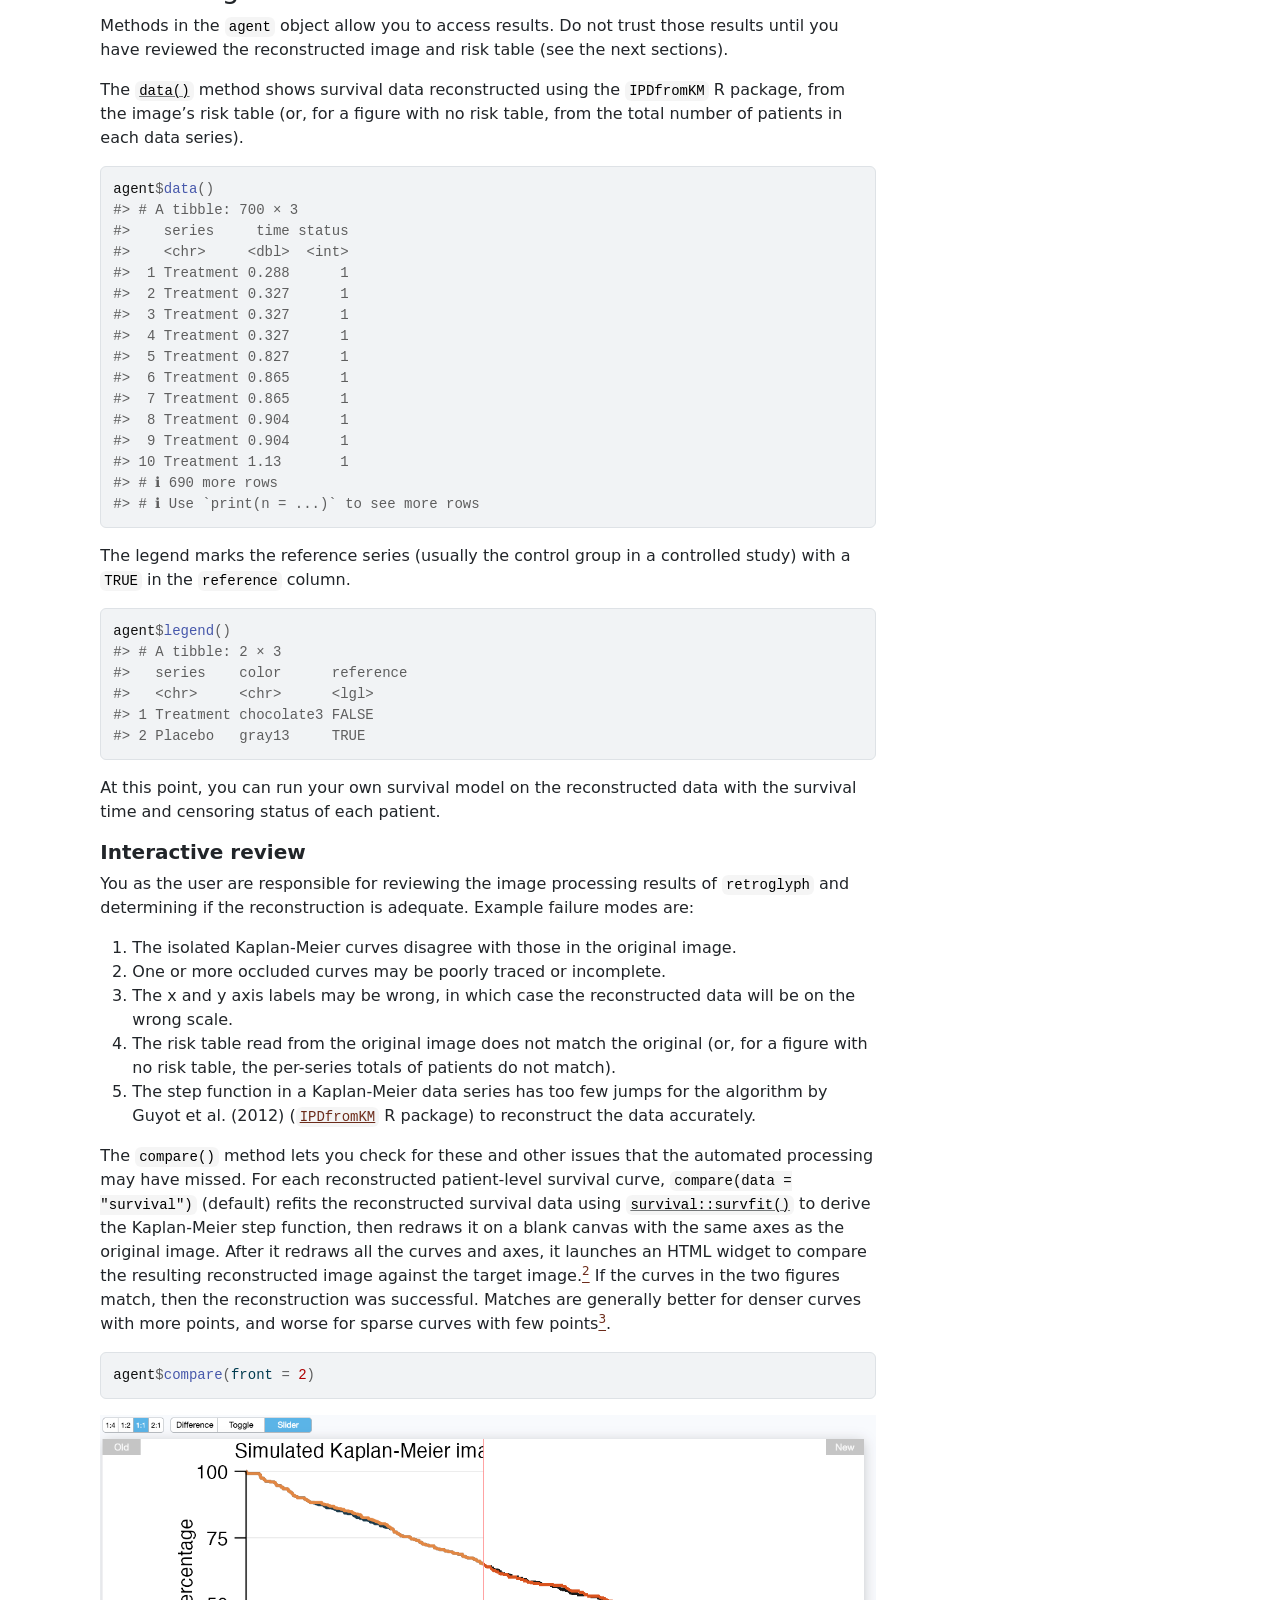
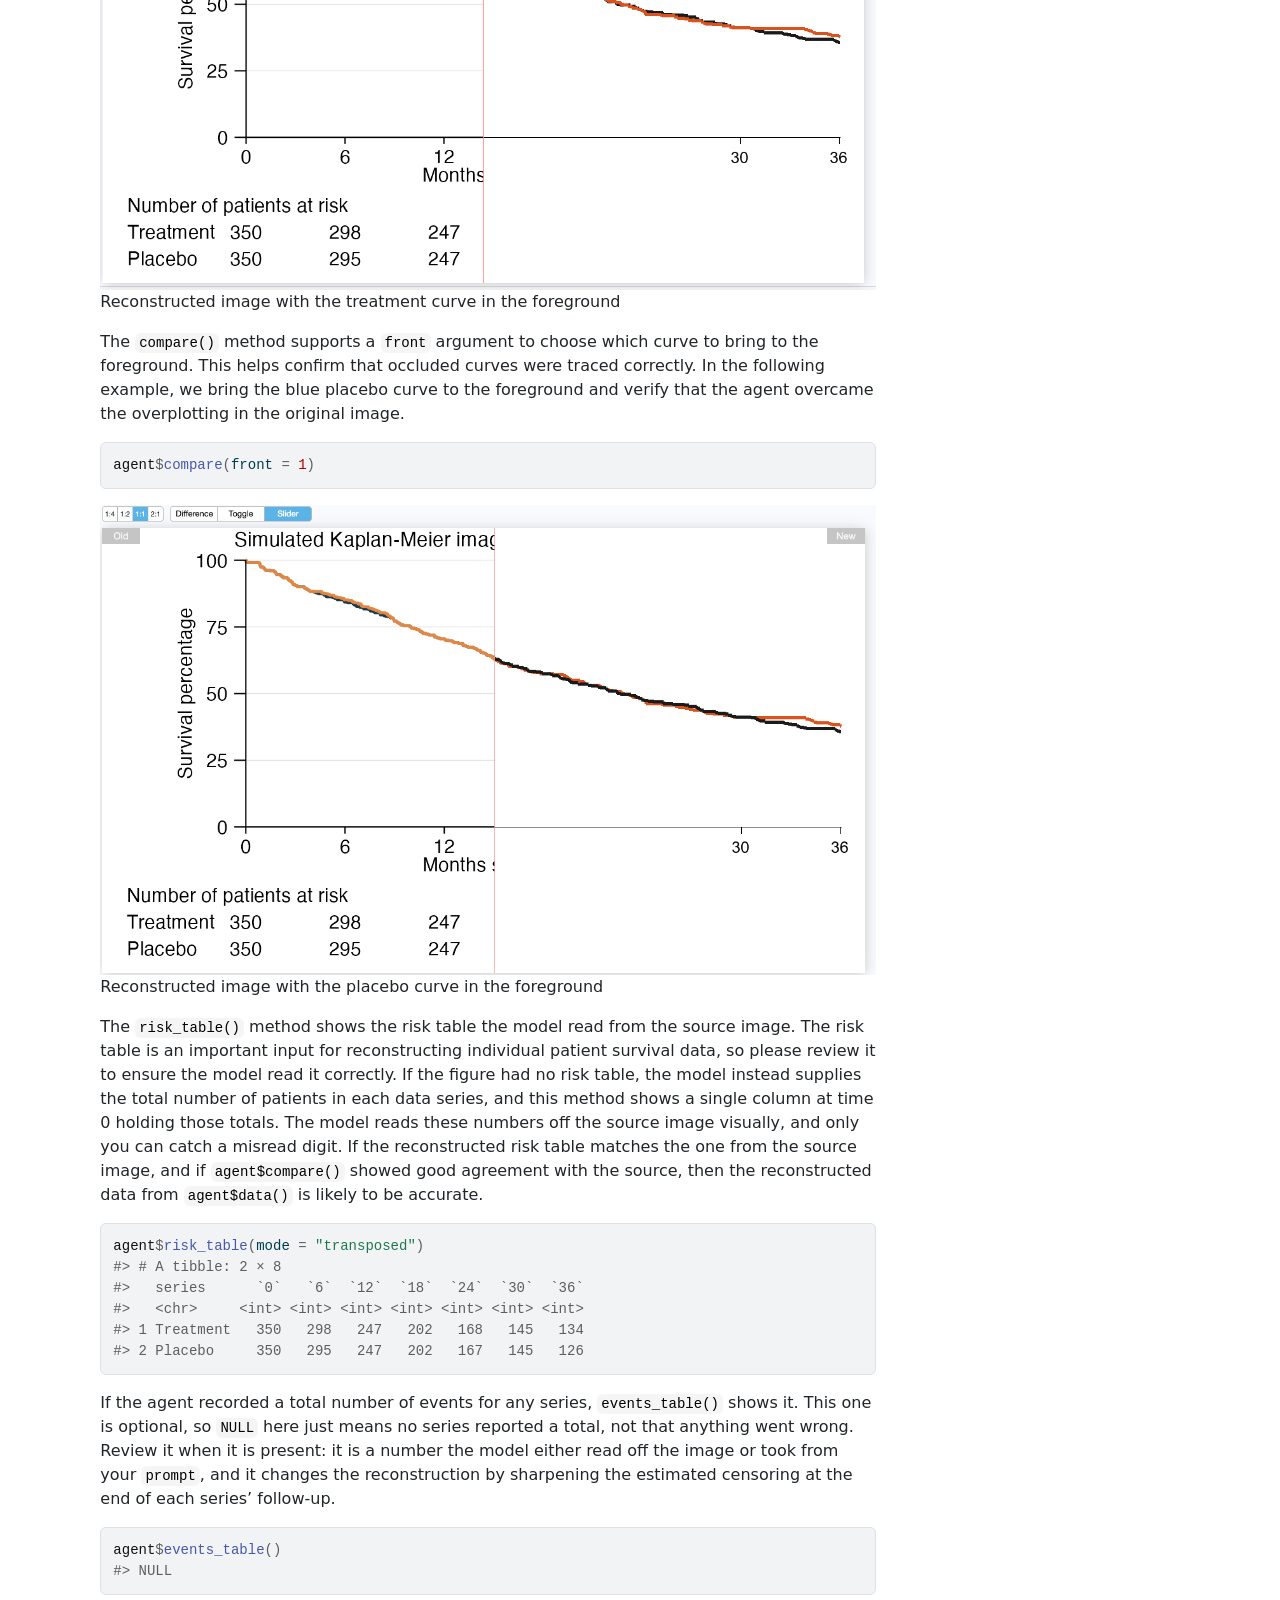
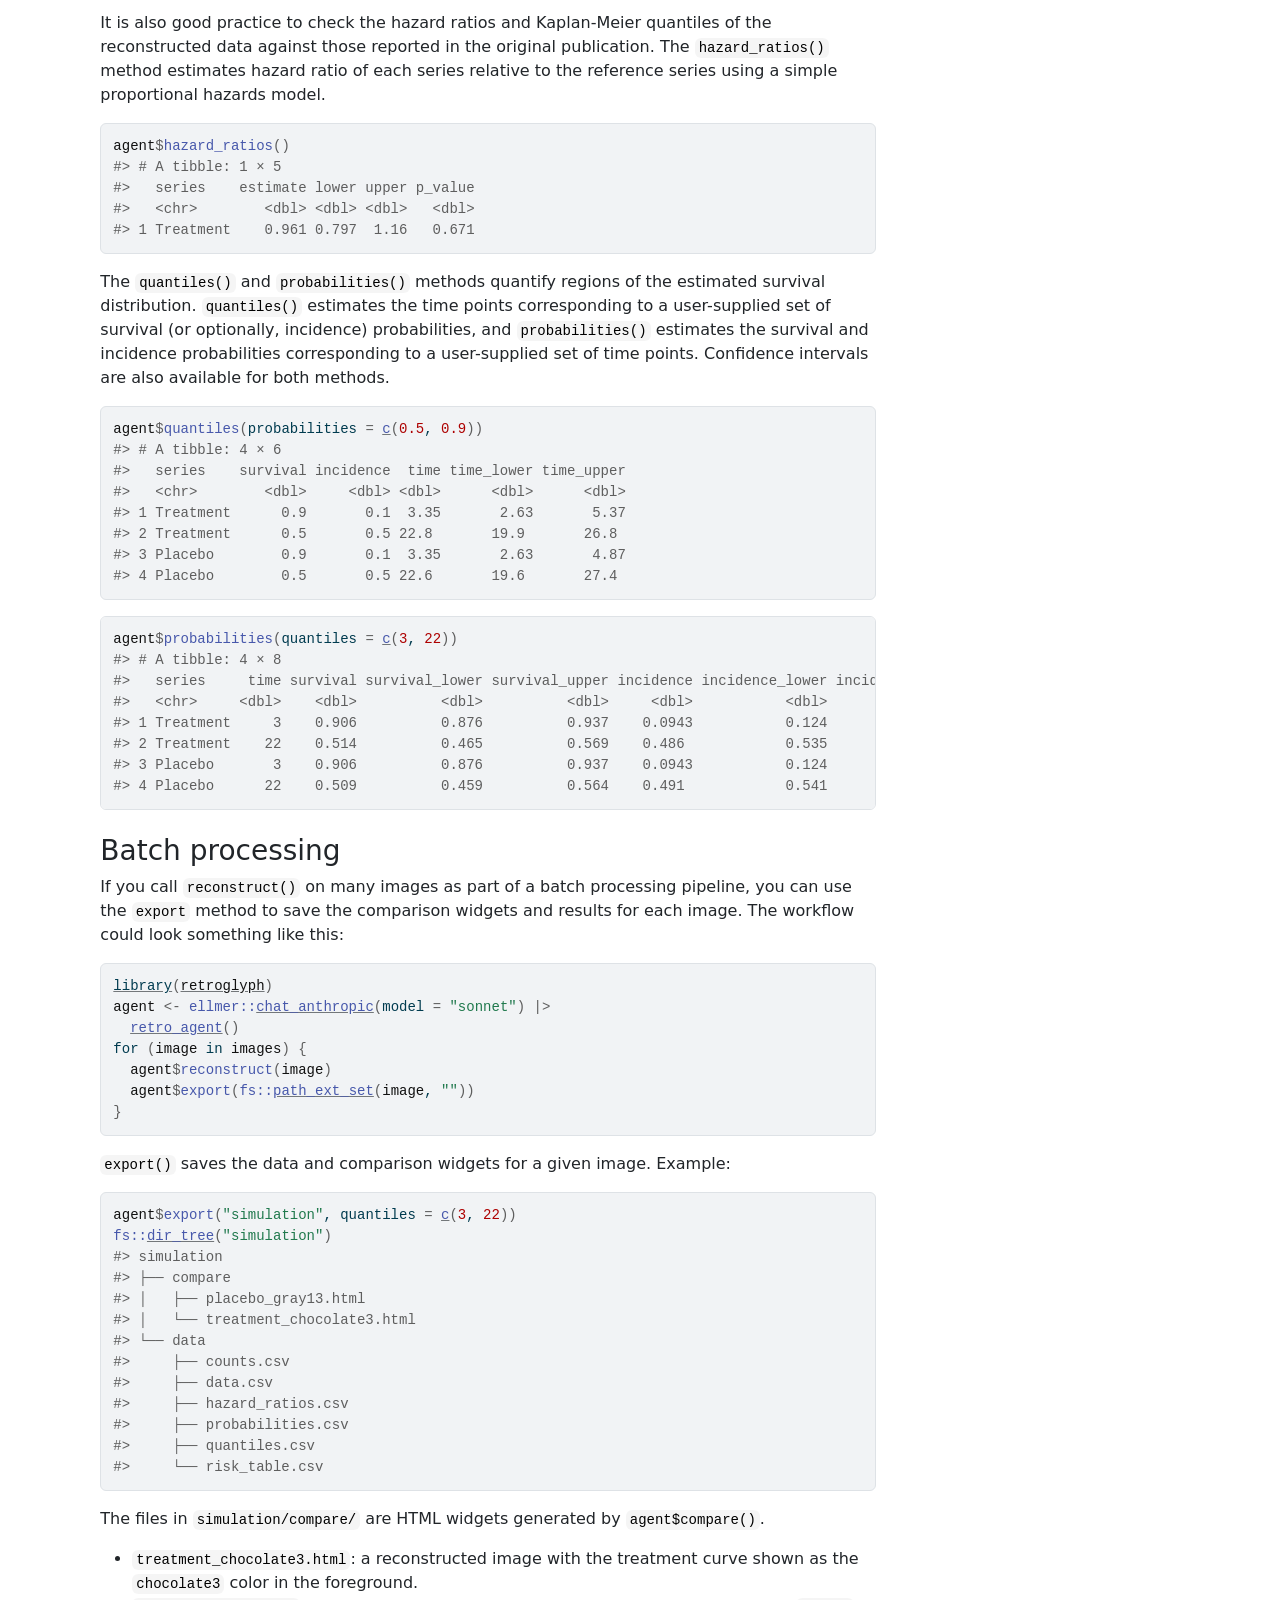
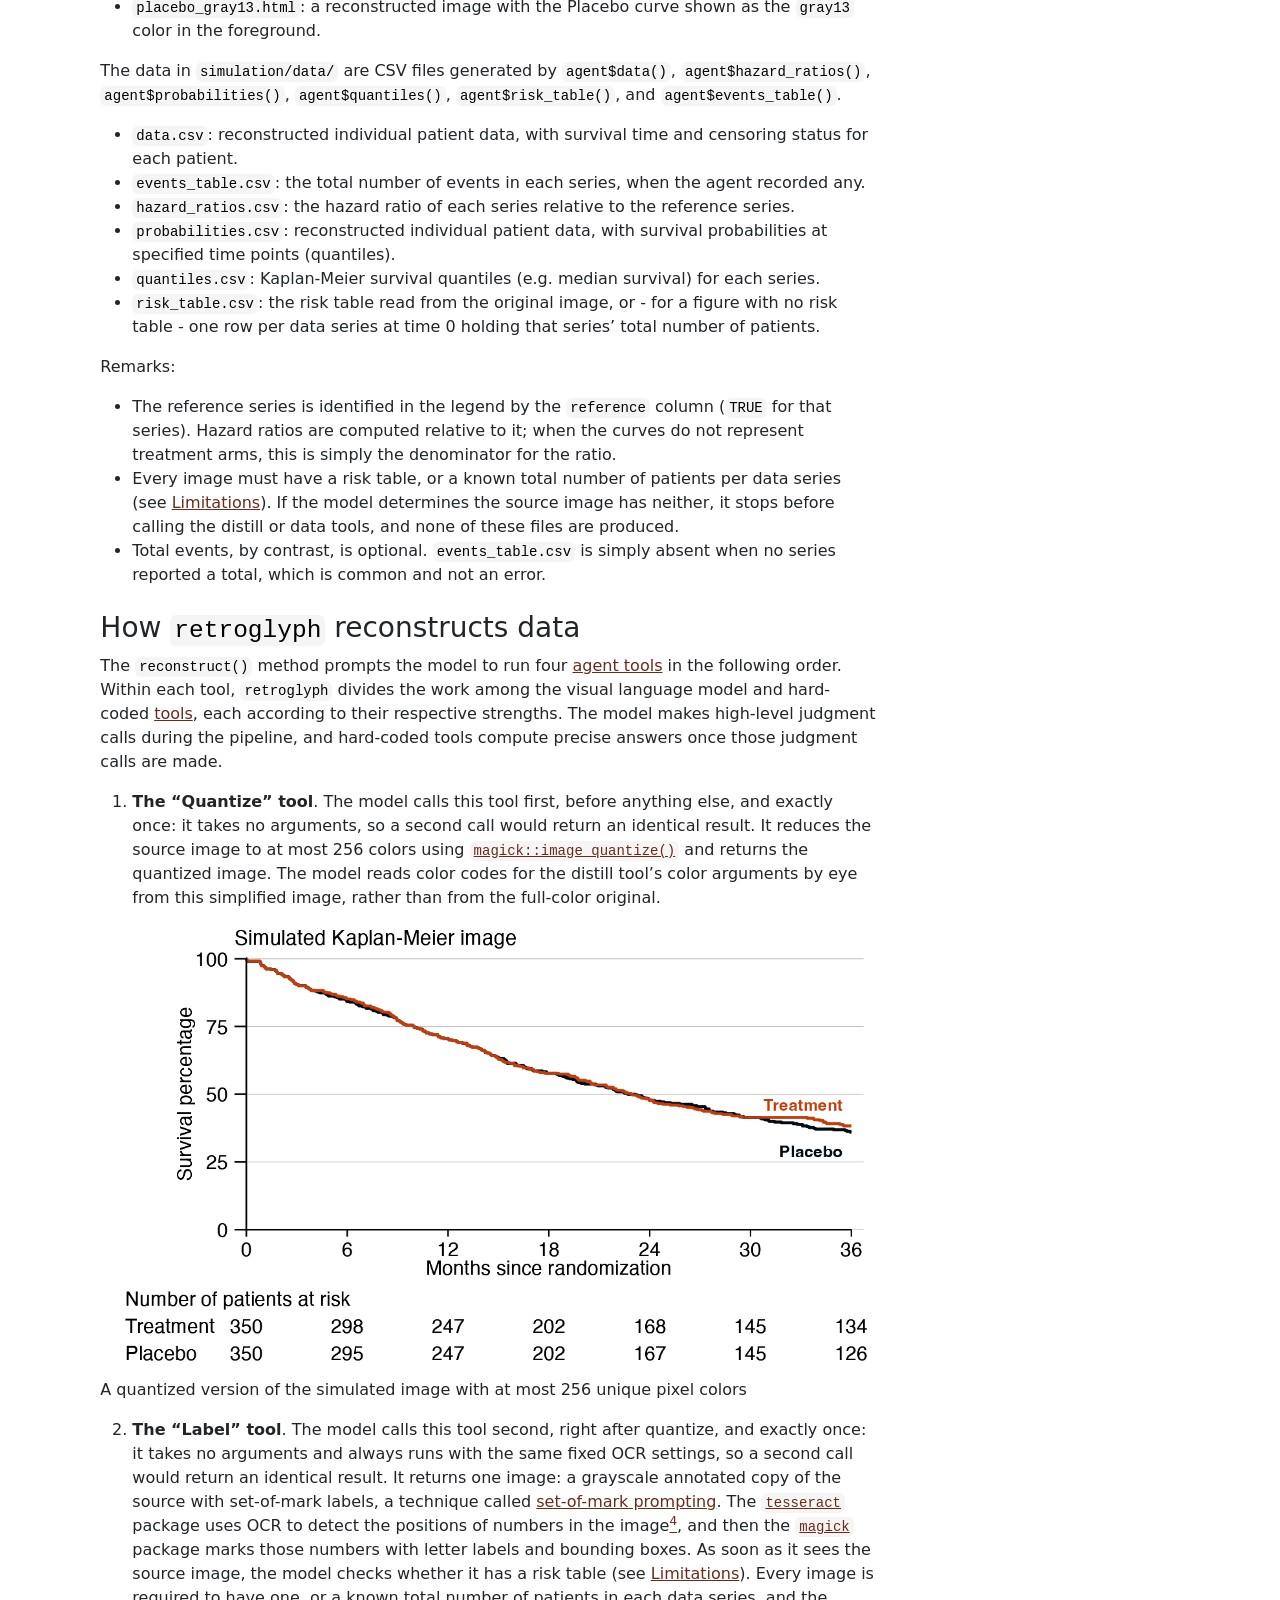
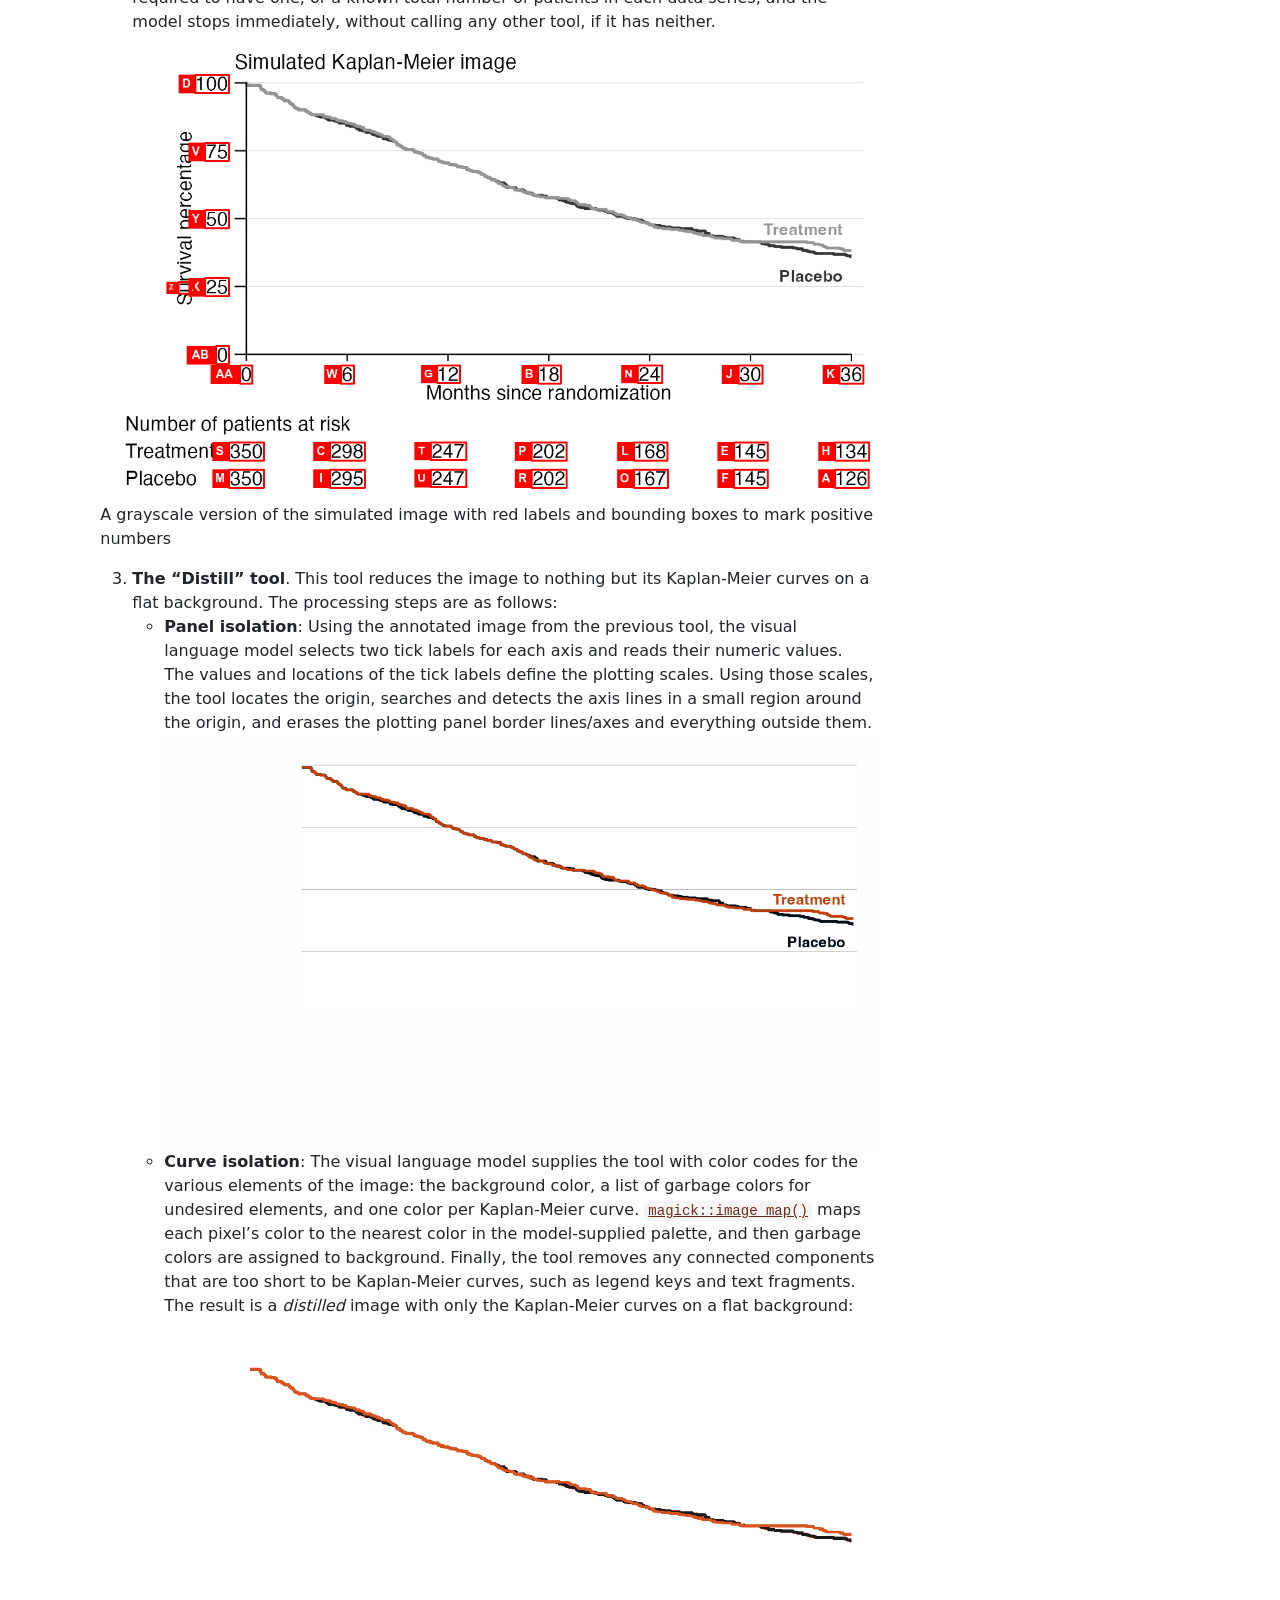
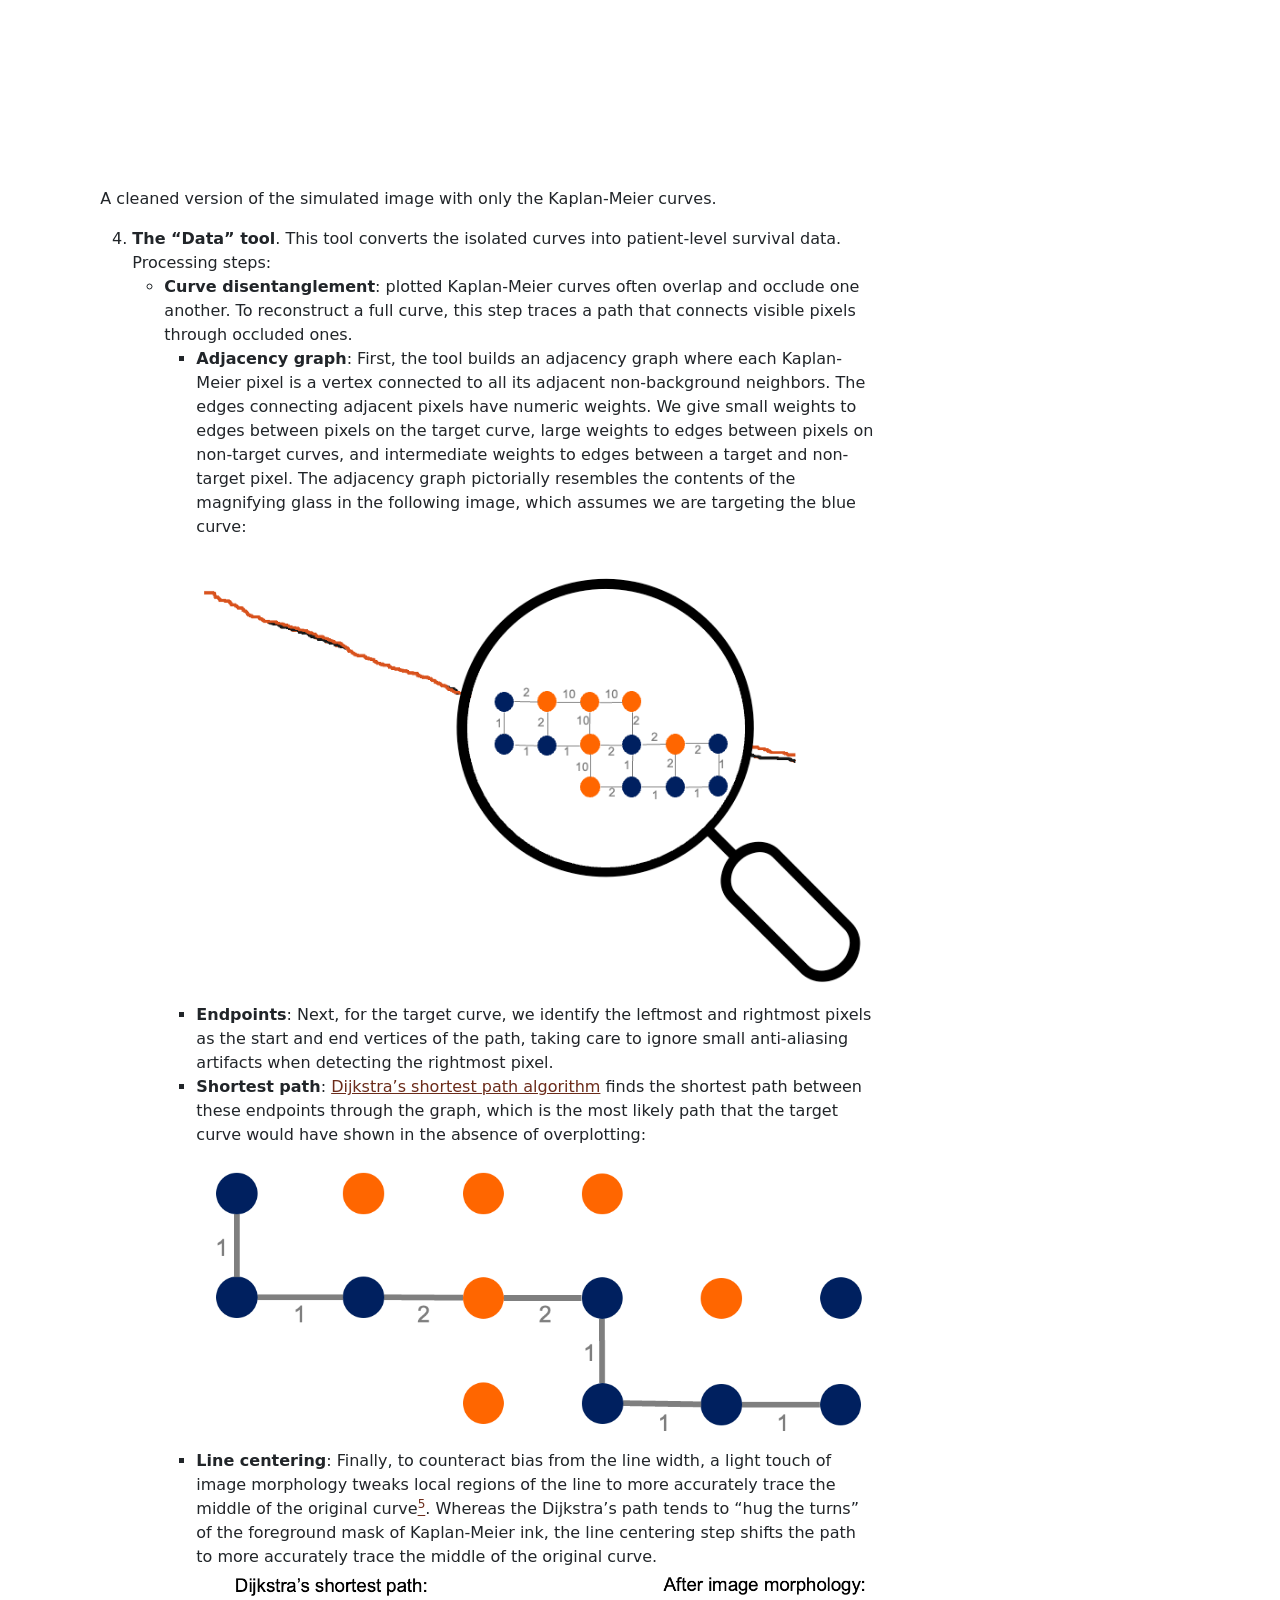
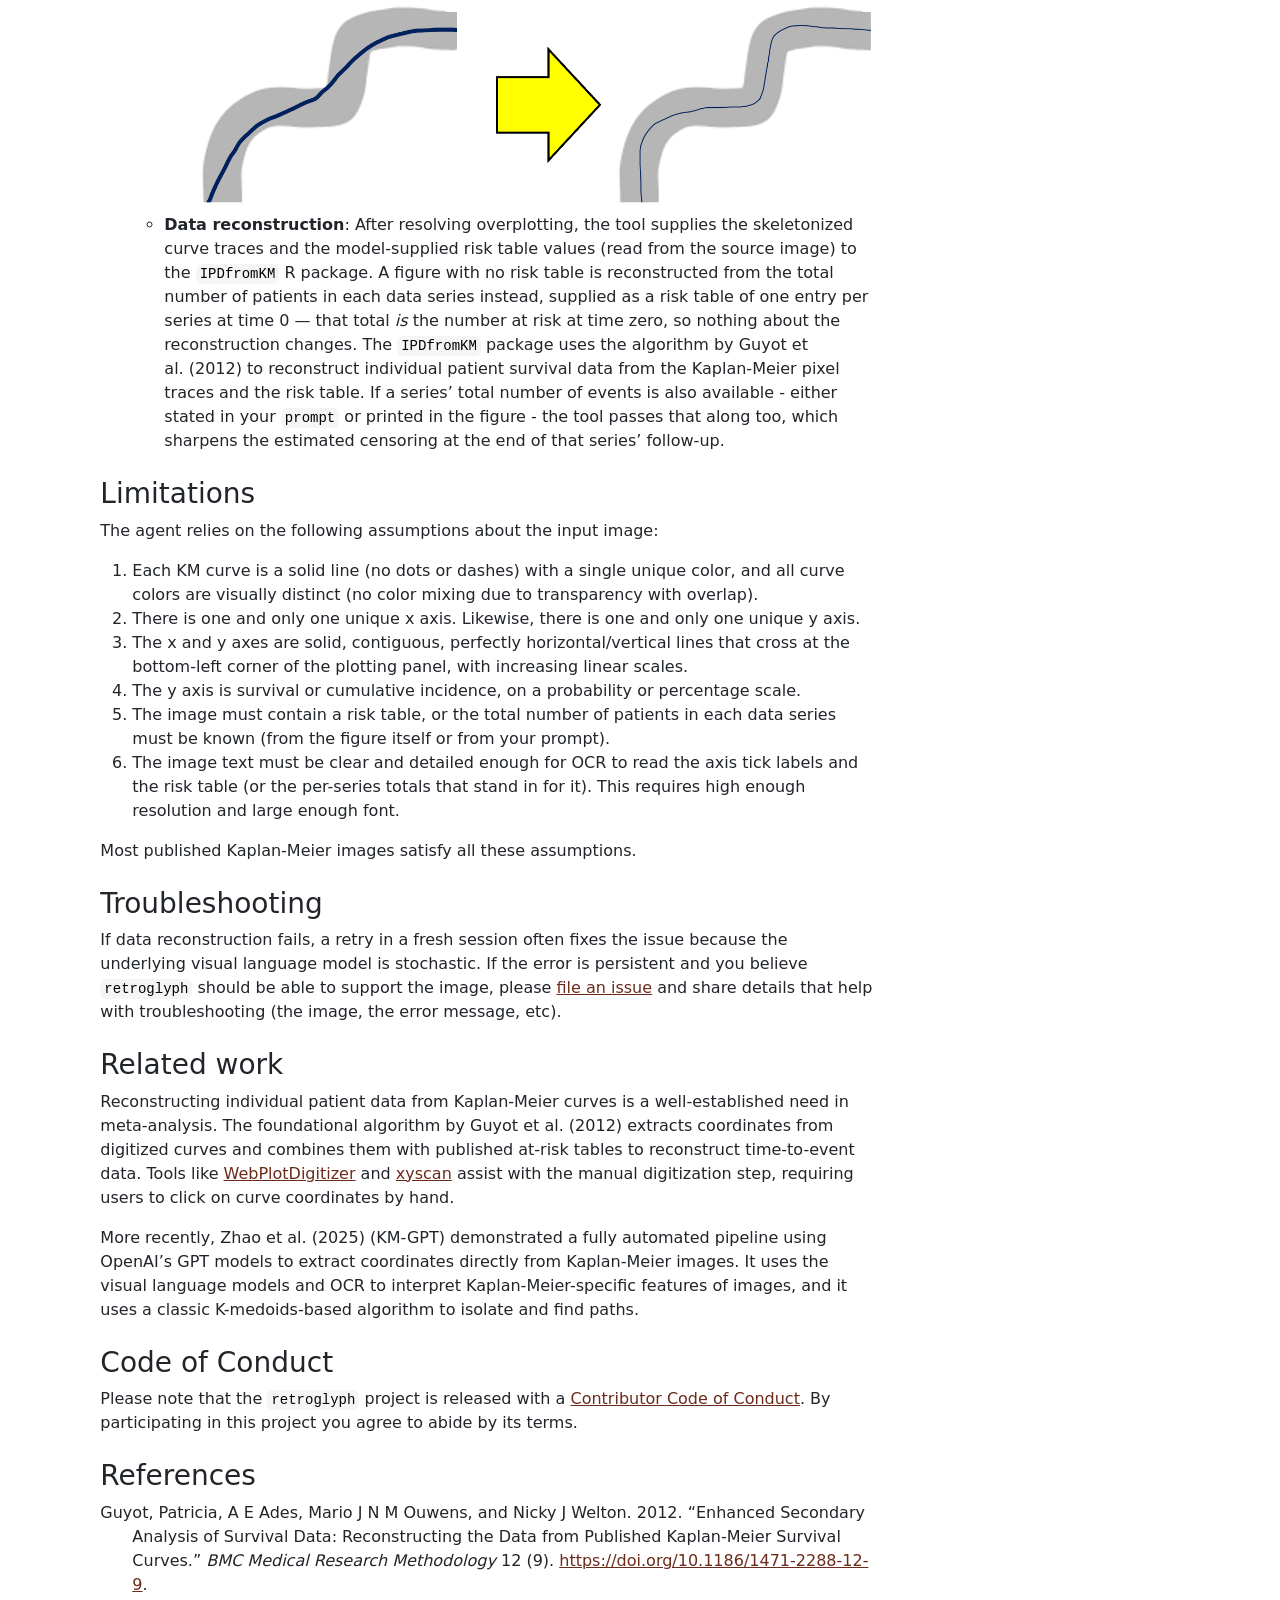
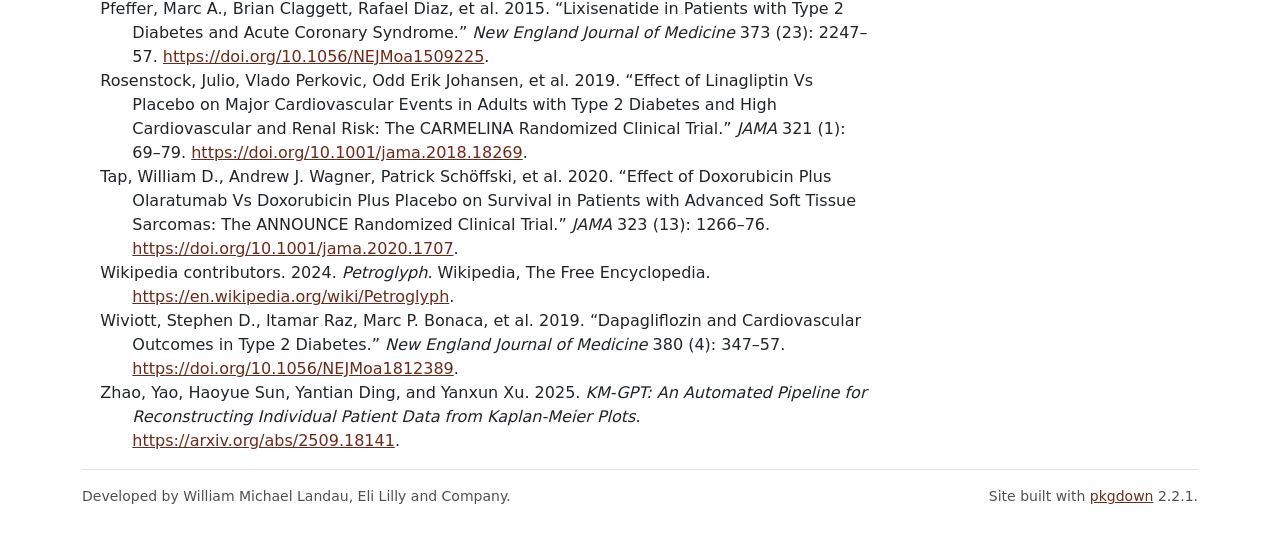
==== commit 2bccc06e: "Deploying to gh-pages from @ wlandau/retroglyph@c80bee81b5d7c071884ae43636f8ddd5611fe94d 🚀" ====
--- a/index.html
+++ b/index.html
@@ -138,7 +138,7 @@
 <h2 id="accessing-results">Accessing results<a class="anchor" aria-label="anchor" href="#accessing-results"></a>
 </h2>
 <p>Methods in the <code>agent</code> object allow you to access results. Do not trust those results until you have reviewed the reconstructed image and risk table (see the next sections).</p>
-<p>The <code><a href="https://rdrr.io/r/utils/data.html" class="external-link">data()</a></code> method shows survival data reconstructed using the <code>IPDfromKM</code> R package, from the image’s risk table.</p>
+<p>The <code><a href="https://rdrr.io/r/utils/data.html" class="external-link">data()</a></code> method shows survival data reconstructed using the <code>IPDfromKM</code> R package, from the image’s risk table (or, for a figure with no risk table, from the total number of patients in each data series).</p>
 <div class="sourceCode" id="cb9"><pre class="downlit sourceCode r">
 <code class="sourceCode R"><span><span class="va">agent</span><span class="op">$</span><span class="fu">data</span><span class="op">(</span><span class="op">)</span></span>
 <span><span class="co">#&gt; # A tibble: 700 × 3</span></span>
@@ -173,7 +173,7 @@
 <li>The isolated Kaplan-Meier curves disagree with those in the original image.</li>
 <li>One or more occluded curves may be poorly traced or incomplete.</li>
 <li>The x and y axis labels may be wrong, in which case the reconstructed data will be on the wrong scale.</li>
-<li>The risk table read from the original image does not match the original.</li>
+<li>The risk table read from the original image does not match the original (or, for a figure with no risk table, the per-series totals of patients do not match).</li>
 <li>The step function in a Kaplan-Meier data series has too few jumps for the algorithm by Guyot et al. (2012) (<a href="https://CRAN.R-project.org/package=IPDfromKM" class="external-link"><code>IPDfromKM</code></a> R package) to reconstruct the data accurately.</li>
 </ol>
 <p>The <code>compare()</code> method lets you check for these and other issues that the automated processing may have missed. For each reconstructed patient-level survival curve, <code>compare(data = "survival")</code> (default) refits the reconstructed survival data using <code><a href="https://rdrr.io/pkg/survival/man/survfit.html" class="external-link">survival::survfit()</a></code> to derive the Kaplan-Meier step function, then redraws it on a blank canvas with the same axes as the original image. After it redraws all the curves and axes, it launches an HTML widget to compare the resulting reconstructed image against the target image.<a class="footnote-ref" tabindex="0" data-bs-toggle="popover" data-bs-content='&lt;p&gt;&lt;code&gt;compare(data = "trace")&lt;/code&gt; is similar, but it redraws the upstream pixel trace instead of the downstream survival data. If there are problems in the reconstruction process, this allows users to distinguish between problems due to &lt;code&gt;retroglyph&lt;/code&gt; (which usually show up in the trace) versus problems due to &lt;code&gt;IPDfromKM&lt;/code&gt;, which only affect the downstream survival data.&lt;/p&gt;'><sup>2</sup></a> If the curves in the two figures match, then the reconstruction was successful. Matches are generally better for denser curves with more points, and worse for sparse curves with few points<a class="footnote-ref" tabindex="0" data-bs-toggle="popover" data-bs-content='&lt;p&gt;This may be an inherent limitation of the algorithm by Guyot et al. (2012) in the &lt;a href="https://CRAN.R-project.org/package=IPDfromKM" class="external-link"&gt;&lt;code&gt;IPDfromKM&lt;/code&gt;&lt;/a&gt; R package, which is responsible for reconstructing patient-level survival data from a Kaplan-Meier pixel trace and its corresponding entries in the risk table.&lt;/p&gt;'><sup>3</sup></a>.</p>
@@ -186,7 +186,7 @@
 <code class="sourceCode R"><span><span class="va">agent</span><span class="op">$</span><span class="fu">compare</span><span class="op">(</span>front <span class="op">=</span> <span class="fl">1</span><span class="op">)</span></span></code></pre></div>
 <figure><img src="./reference/figures/readme/compare-placebo.png" alt="Reconstructed image with the placebo curve in the foreground"><figcaption aria-hidden="true">
 Reconstructed image with the placebo curve in the foreground
-</figcaption></figure><p>The <code>risk_table()</code> method shows the risk table the model read from the source image. The risk table is an important input for reconstructing individual patient survival data, so please review it to ensure the model read it correctly. The model reads these numbers off the source image visually, and only you can catch a misread digit. If the reconstructed risk table matches the one from the source image, and if <code>agent$compare()</code> showed good agreement with the source, then the reconstructed data from <code>agent$data()</code> is likely to be accurate.</p>
+</figcaption></figure><p>The <code>risk_table()</code> method shows the risk table the model read from the source image. The risk table is an important input for reconstructing individual patient survival data, so please review it to ensure the model read it correctly. If the figure had no risk table, the model instead supplies the total number of patients in each data series, and this method shows a single column at time 0 holding those totals. The model reads these numbers off the source image visually, and only you can catch a misread digit. If the reconstructed risk table matches the one from the source image, and if <code>agent$compare()</code> showed good agreement with the source, then the reconstructed data from <code>agent$data()</code> is likely to be accurate.</p>
 <div class="sourceCode" id="cb13"><pre class="downlit sourceCode r">
 <code class="sourceCode R"><span><span class="va">agent</span><span class="op">$</span><span class="fu">risk_table</span><span class="op">(</span>mode <span class="op">=</span> <span class="st">"transposed"</span><span class="op">)</span></span>
 <span><span class="co">#&gt; # A tibble: 2 × 8</span></span>
@@ -273,12 +273,12 @@
 <li>
 <code>quantiles.csv</code>: Kaplan-Meier survival quantiles (e.g. median survival) for each series.</li>
 <li>
-<code>risk_table.csv</code>: the risk table read from the original image.</li>
+<code>risk_table.csv</code>: the risk table read from the original image, or - for a figure with no risk table - one row per data series at time 0 holding that series’ total number of patients.</li>
 </ul>
 <p>Remarks:</p>
 <ul>
 <li>The reference series is identified in the legend by the <code>reference</code> column (<code>TRUE</code> for that series). Hazard ratios are computed relative to it; when the curves do not represent treatment arms, this is simply the denominator for the ratio.</li>
-<li>Every image must have a risk table (see <a href="#limitations">Limitations</a>). If the model determines the source image has none, it stops before calling the distill or data tools, and none of these files are produced.</li>
+<li>Every image must have a risk table, or a known total number of patients per data series (see <a href="#limitations">Limitations</a>). If the model determines the source image has neither, it stops before calling the distill or data tools, and none of these files are produced.</li>
 <li>Total events, by contrast, is optional. <code>events_table.csv</code> is simply absent when no series reported a total, which is common and not an error.</li>
 </ul>
 </div>
@@ -294,7 +294,7 @@
 A quantized version of the simulated image with at most 256 unique pixel colors
 </figcaption></figure><ol start="2" style="list-style-type: decimal">
 <li>
-<strong>The “Label” tool</strong>. The model calls this tool second, right after quantize, and exactly once: it takes no arguments and always runs with the same fixed OCR settings, so a second call would return an identical result. It returns one image: a grayscale annotated copy of the source with set-of-mark labels, a technique called <a href="https://arxiv.org/abs/2310.11441" class="external-link">set-of-mark prompting</a>. The <a href="http://docs.ropensci.org/tesseract/" class="external-link"><code>tesseract</code></a> package uses OCR to detect the positions of numbers in the image<a class="footnote-ref" tabindex="0" data-bs-toggle="popover" data-bs-content='&lt;p&gt;&lt;a href="http://docs.ropensci.org/tesseract/" class="external-link"&gt;&lt;code&gt;tesseract&lt;/code&gt;&lt;/a&gt; passes on the recognized text at those positions to the language model, and then the latter makes the final judgment call on what the numbers are.&lt;/p&gt;'><sup>4</sup></a>, and then the <a href="http://docs.ropensci.org/magick/" class="external-link"><code>magick</code></a> package marks those numbers with letter labels and bounding boxes. As soon as it sees the source image, the model checks whether it has a risk table (see <a href="#limitations">Limitations</a>). Every image is required to have one, and the model stops immediately, without calling any other tool, if it does not.</li>
+<strong>The “Label” tool</strong>. The model calls this tool second, right after quantize, and exactly once: it takes no arguments and always runs with the same fixed OCR settings, so a second call would return an identical result. It returns one image: a grayscale annotated copy of the source with set-of-mark labels, a technique called <a href="https://arxiv.org/abs/2310.11441" class="external-link">set-of-mark prompting</a>. The <a href="http://docs.ropensci.org/tesseract/" class="external-link"><code>tesseract</code></a> package uses OCR to detect the positions of numbers in the image<a class="footnote-ref" tabindex="0" data-bs-toggle="popover" data-bs-content='&lt;p&gt;&lt;a href="http://docs.ropensci.org/tesseract/" class="external-link"&gt;&lt;code&gt;tesseract&lt;/code&gt;&lt;/a&gt; passes on the recognized text at those positions to the language model, and then the latter makes the final judgment call on what the numbers are.&lt;/p&gt;'><sup>4</sup></a>, and then the <a href="http://docs.ropensci.org/magick/" class="external-link"><code>magick</code></a> package marks those numbers with letter labels and bounding boxes. As soon as it sees the source image, the model checks whether it has a risk table (see <a href="#limitations">Limitations</a>). Every image is required to have one, or a known total number of patients in each data series, and the model stops immediately, without calling any other tool, if it has neither.</li>
 </ol>
 <figure><img src="./reference/figures/readme/label.png" alt="A grayscale version of the simulated image with red labels and bounding boxes to mark positive numbers"><figcaption aria-hidden="true">
 A grayscale version of the simulated image with red labels and bounding boxes to mark positive numbers
@@ -333,7 +333,7 @@
 </ul>
 </li>
 <li>
-<strong>Data reconstruction</strong>: After resolving overplotting, the tool supplies the skeletonized curve traces and the model-supplied risk table values (read from the source image) to the <code>IPDfromKM</code> R package. The <code>IPDfromKM</code> package uses the algorithm by Guyot et al. (2012) to reconstruct individual patient survival data from the Kaplan-Meier pixel traces and the risk table. If a series’ total number of events is also available - either stated in your <code>prompt</code> or printed in the figure - the tool passes that along too, which sharpens the estimated censoring at the end of that series’ follow-up.</li>
+<strong>Data reconstruction</strong>: After resolving overplotting, the tool supplies the skeletonized curve traces and the model-supplied risk table values (read from the source image) to the <code>IPDfromKM</code> R package. A figure with no risk table is reconstructed from the total number of patients in each data series instead, supplied as a risk table of one entry per series at time 0 — that total <em>is</em> the number at risk at time zero, so nothing about the reconstruction changes. The <code>IPDfromKM</code> package uses the algorithm by Guyot et al. (2012) to reconstruct individual patient survival data from the Kaplan-Meier pixel traces and the risk table. If a series’ total number of events is also available - either stated in your <code>prompt</code> or printed in the figure - the tool passes that along too, which sharpens the estimated censoring at the end of that series’ follow-up.</li>
 </ul>
 </li>
 </ol>
@@ -347,8 +347,8 @@
 <li>There is one and only one unique x axis. Likewise, there is one and only one unique y axis.</li>
 <li>The x and y axes are solid, contiguous, perfectly horizontal/vertical lines that cross at the bottom-left corner of the plotting panel, with increasing linear scales.</li>
 <li>The y axis is survival or cumulative incidence, on a probability or percentage scale.</li>
-<li>The image must contain a risk table.</li>
-<li>The image text must be clear and detailed enough for OCR to read the axis tick labels and risk table. This requires high enough resolution and large enough font.</li>
+<li>The image must contain a risk table, or the total number of patients in each data series must be known (from the figure itself or from your prompt).</li>
+<li>The image text must be clear and detailed enough for OCR to read the axis tick labels and the risk table (or the per-series totals that stand in for it). This requires high enough resolution and large enough font.</li>
 </ol>
 <p>Most published Kaplan-Meier images satisfy all these assumptions.</p>
 </div>
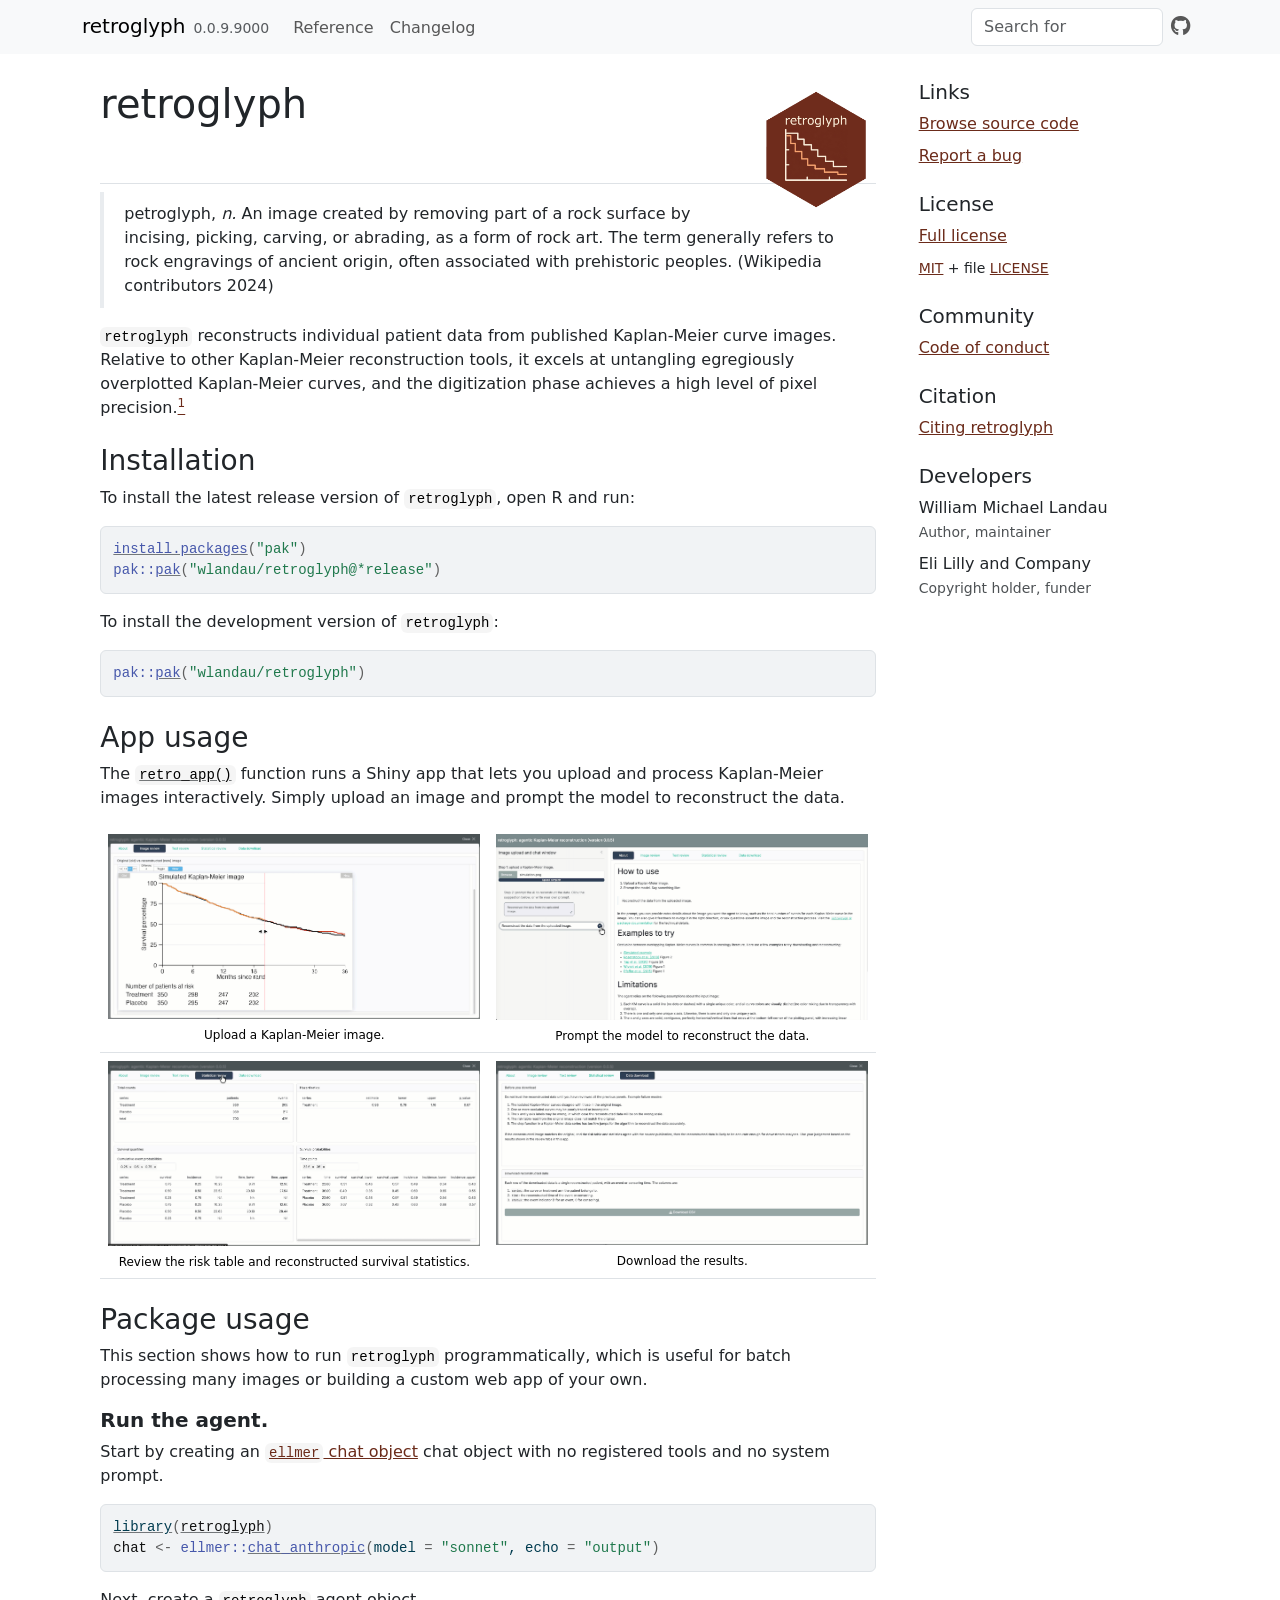
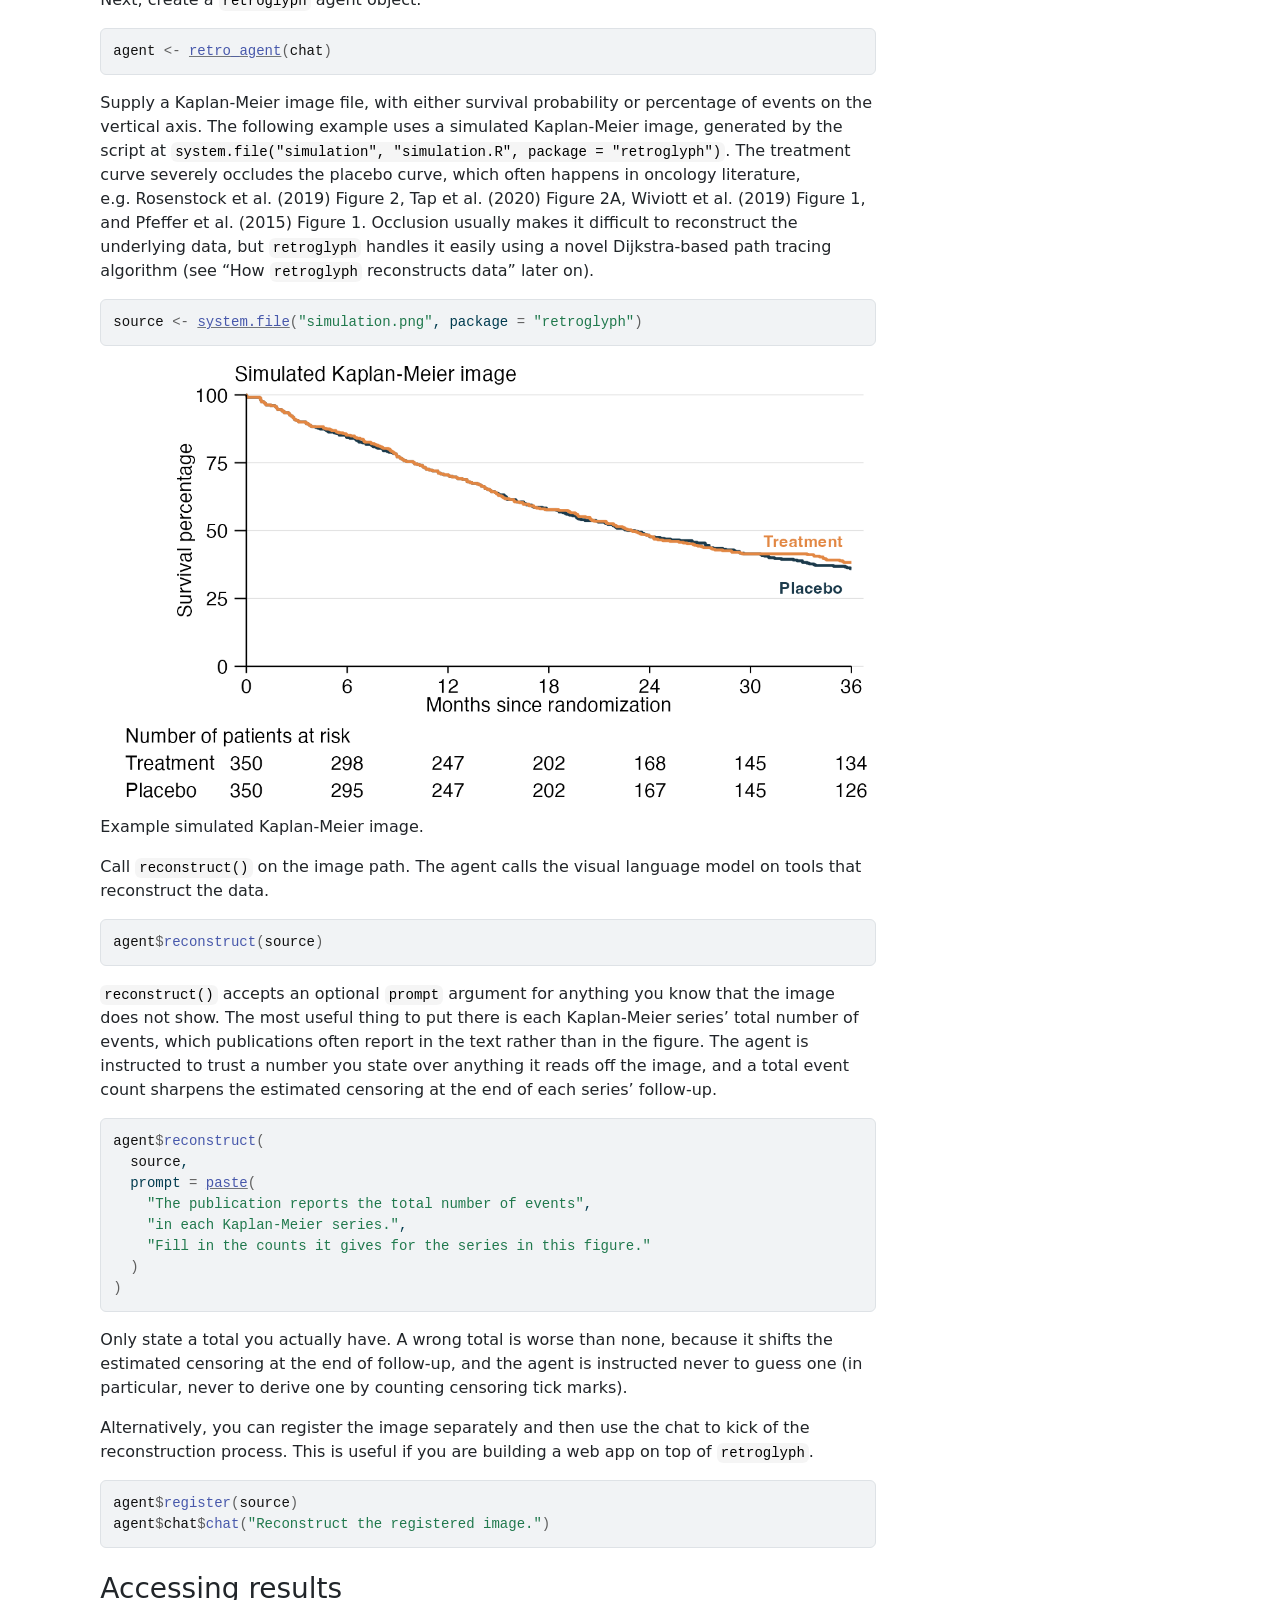
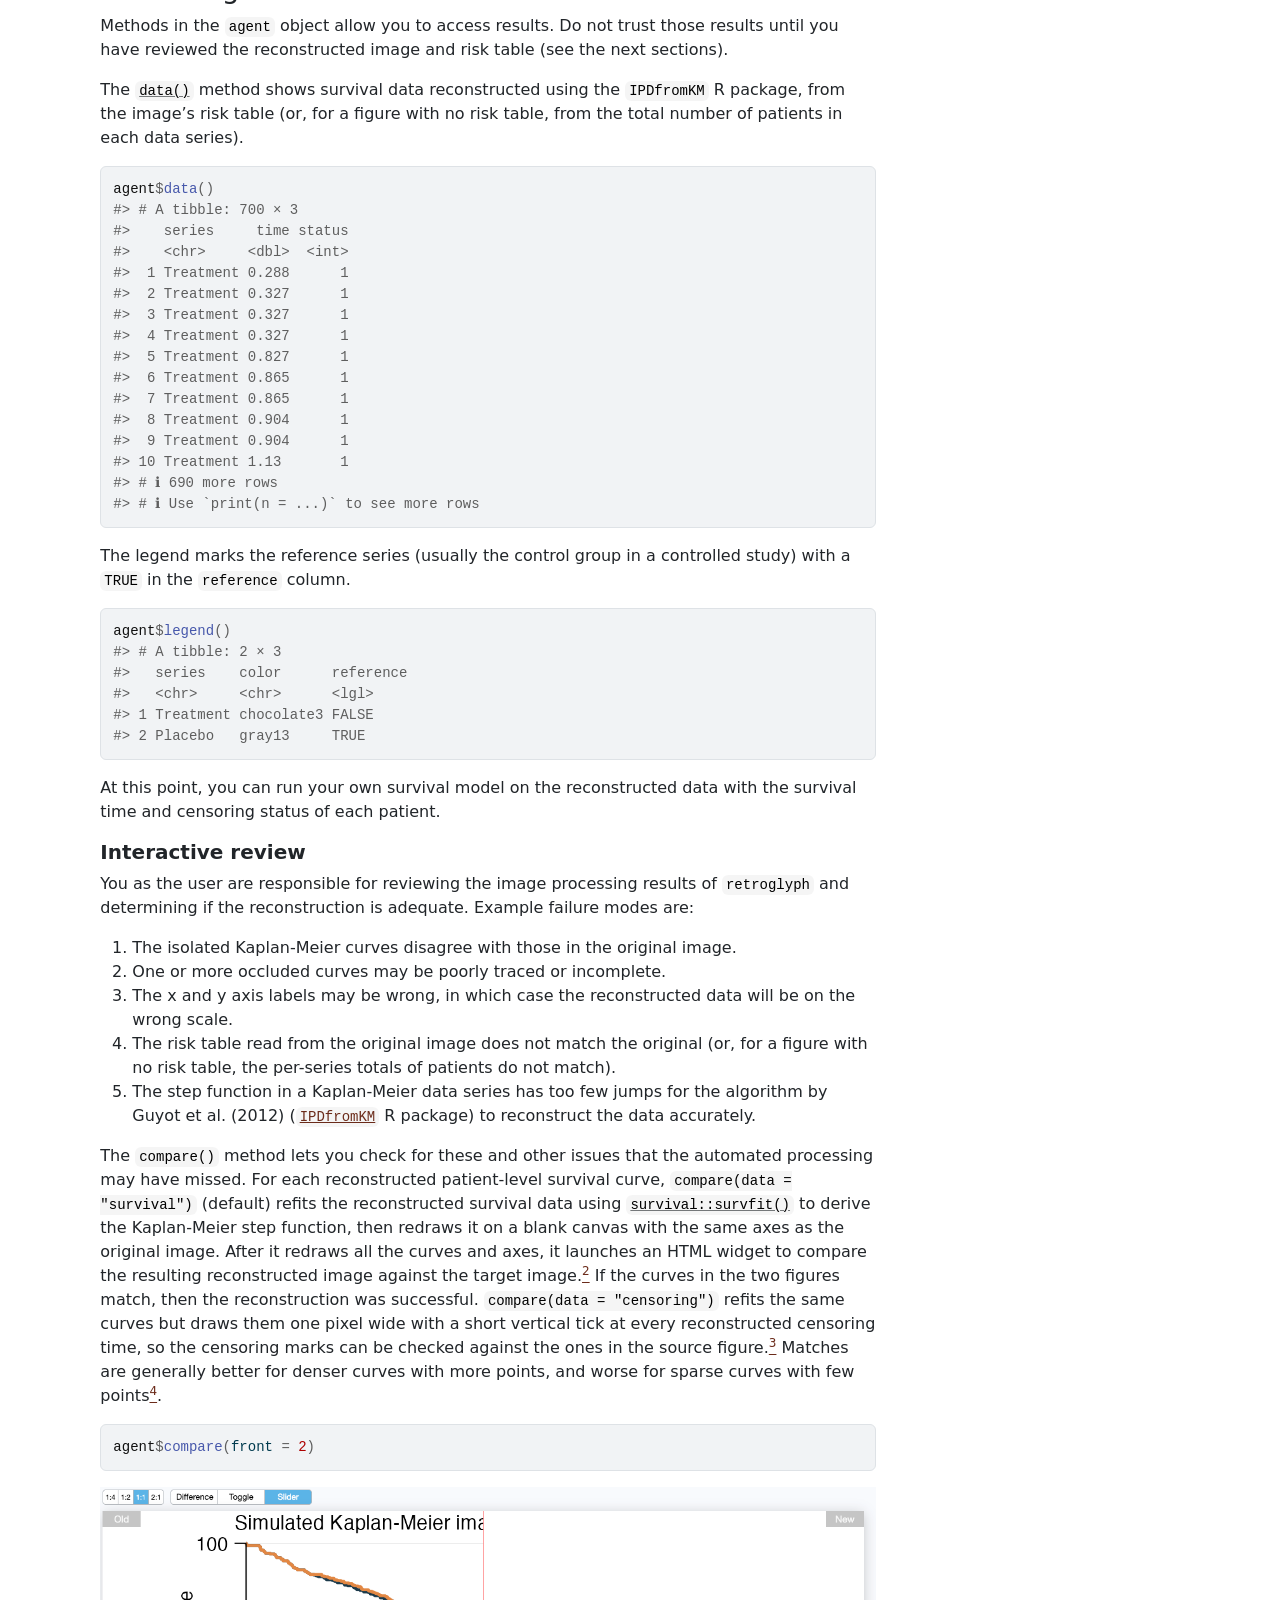
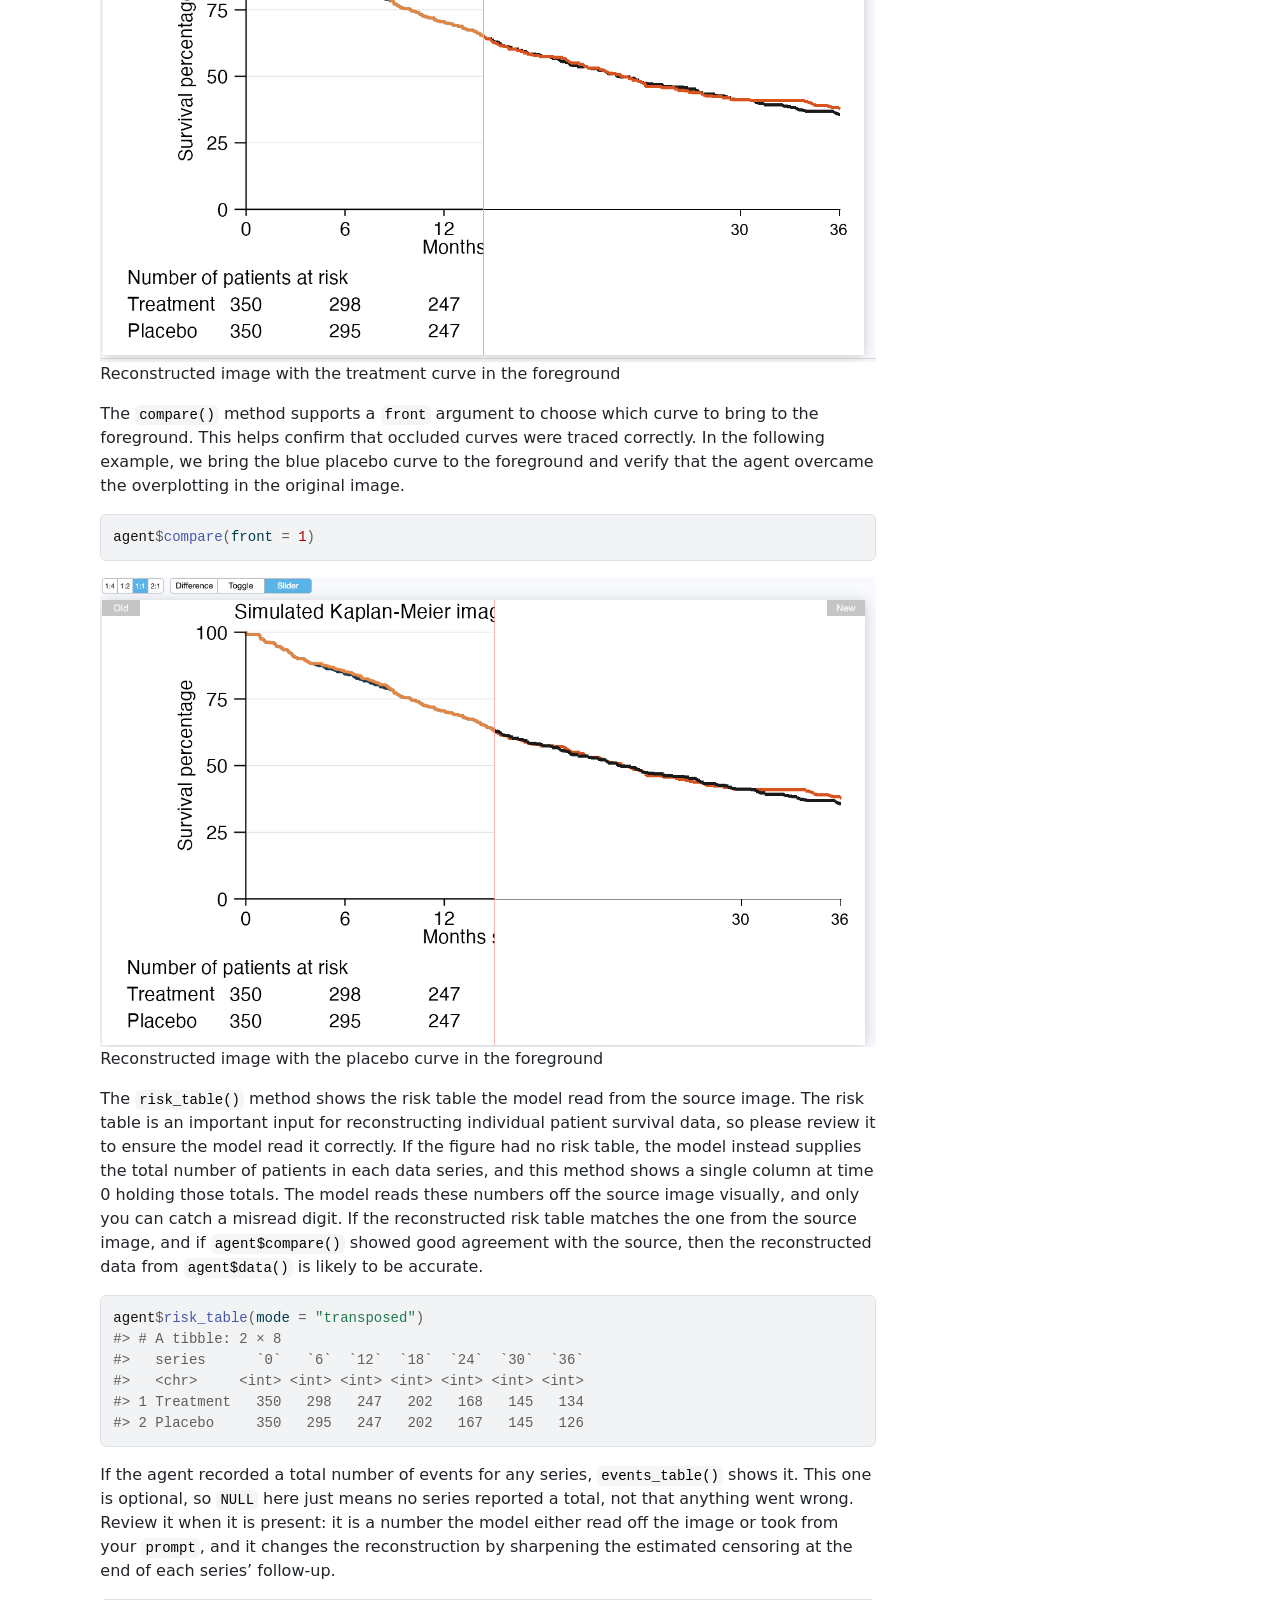
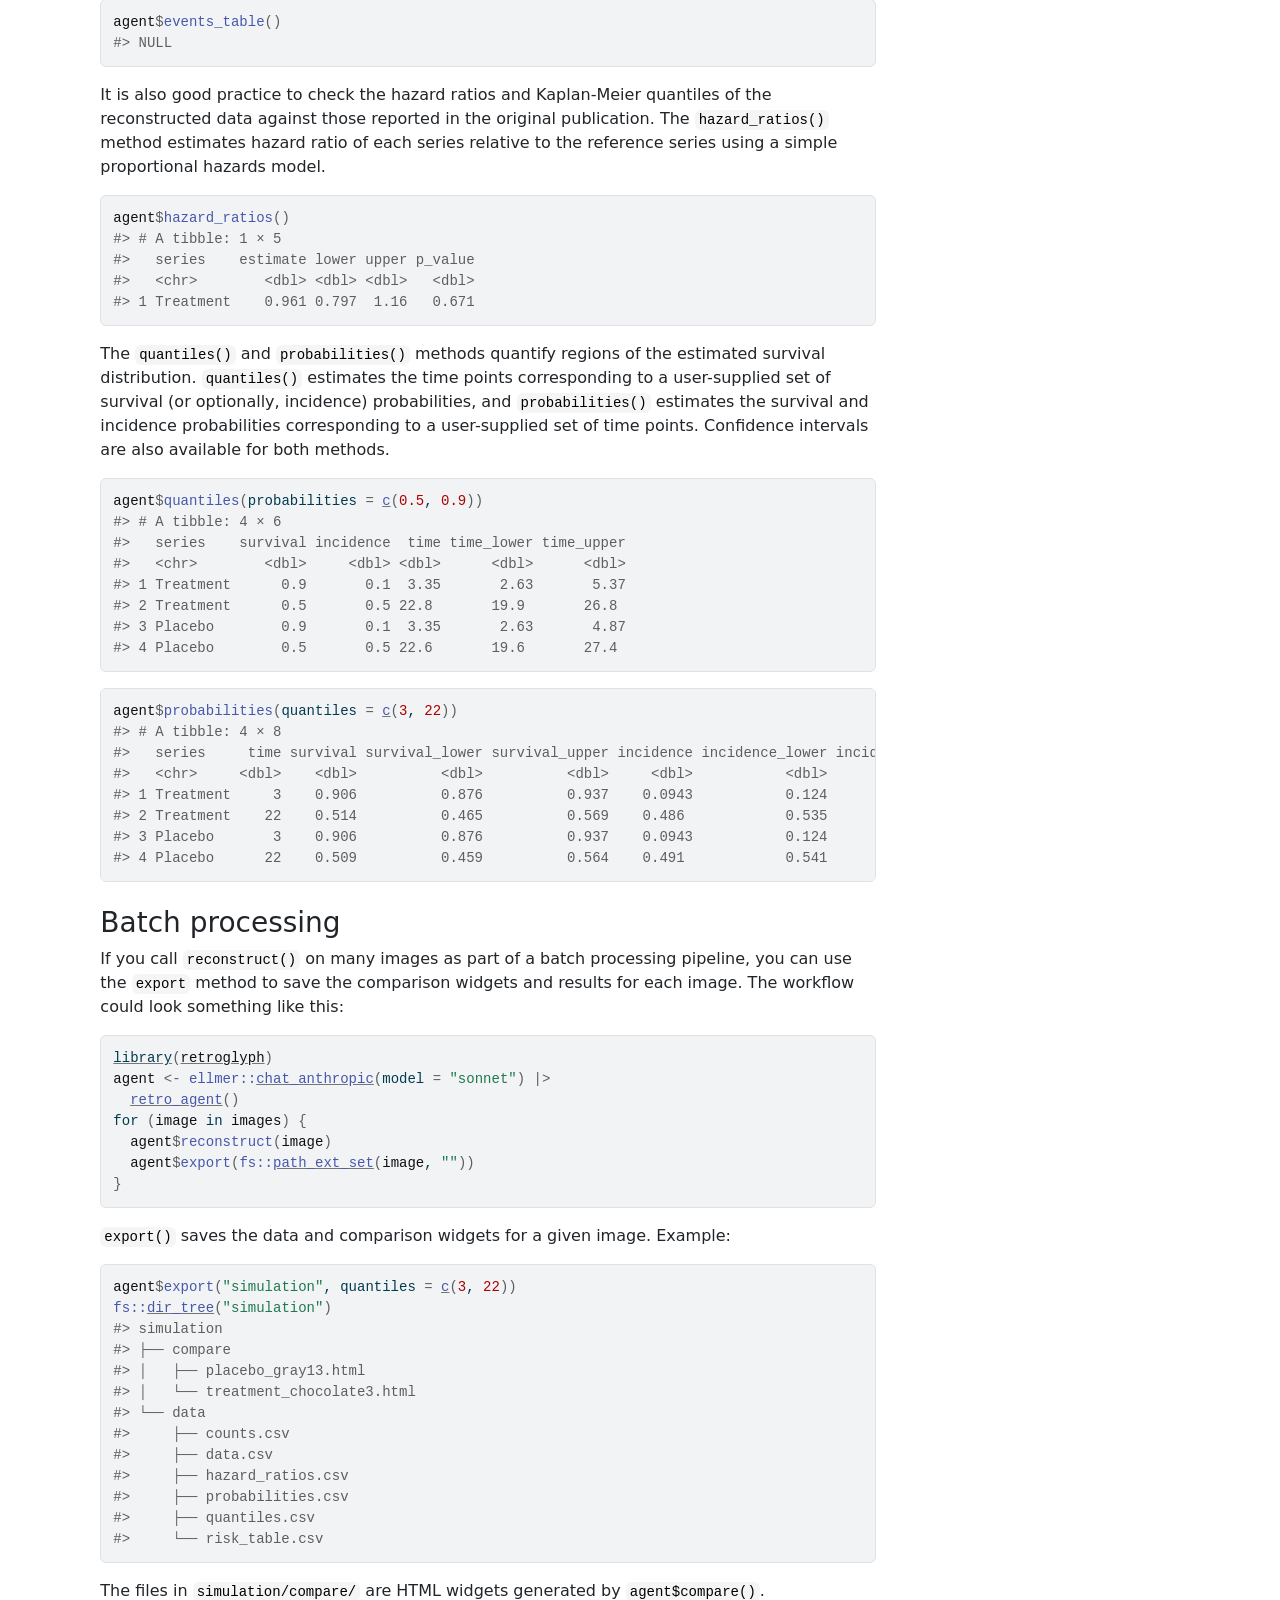
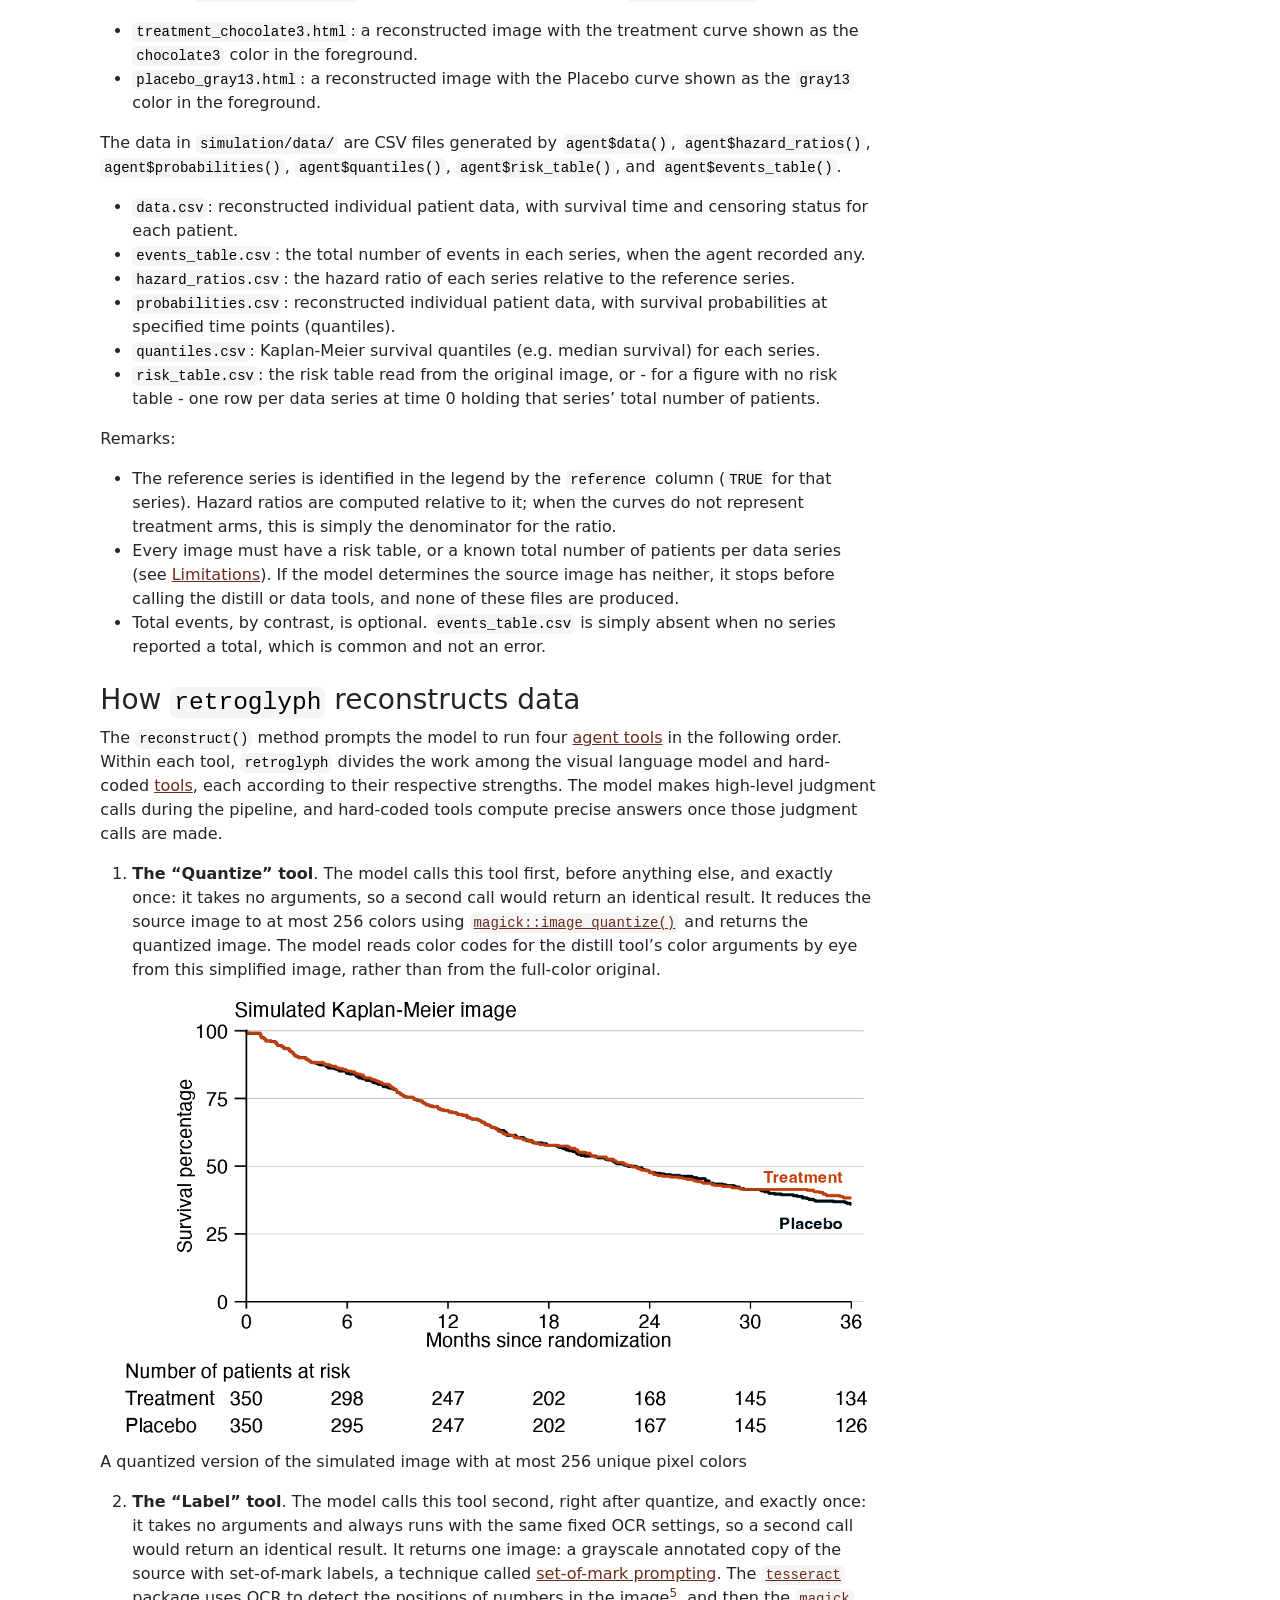
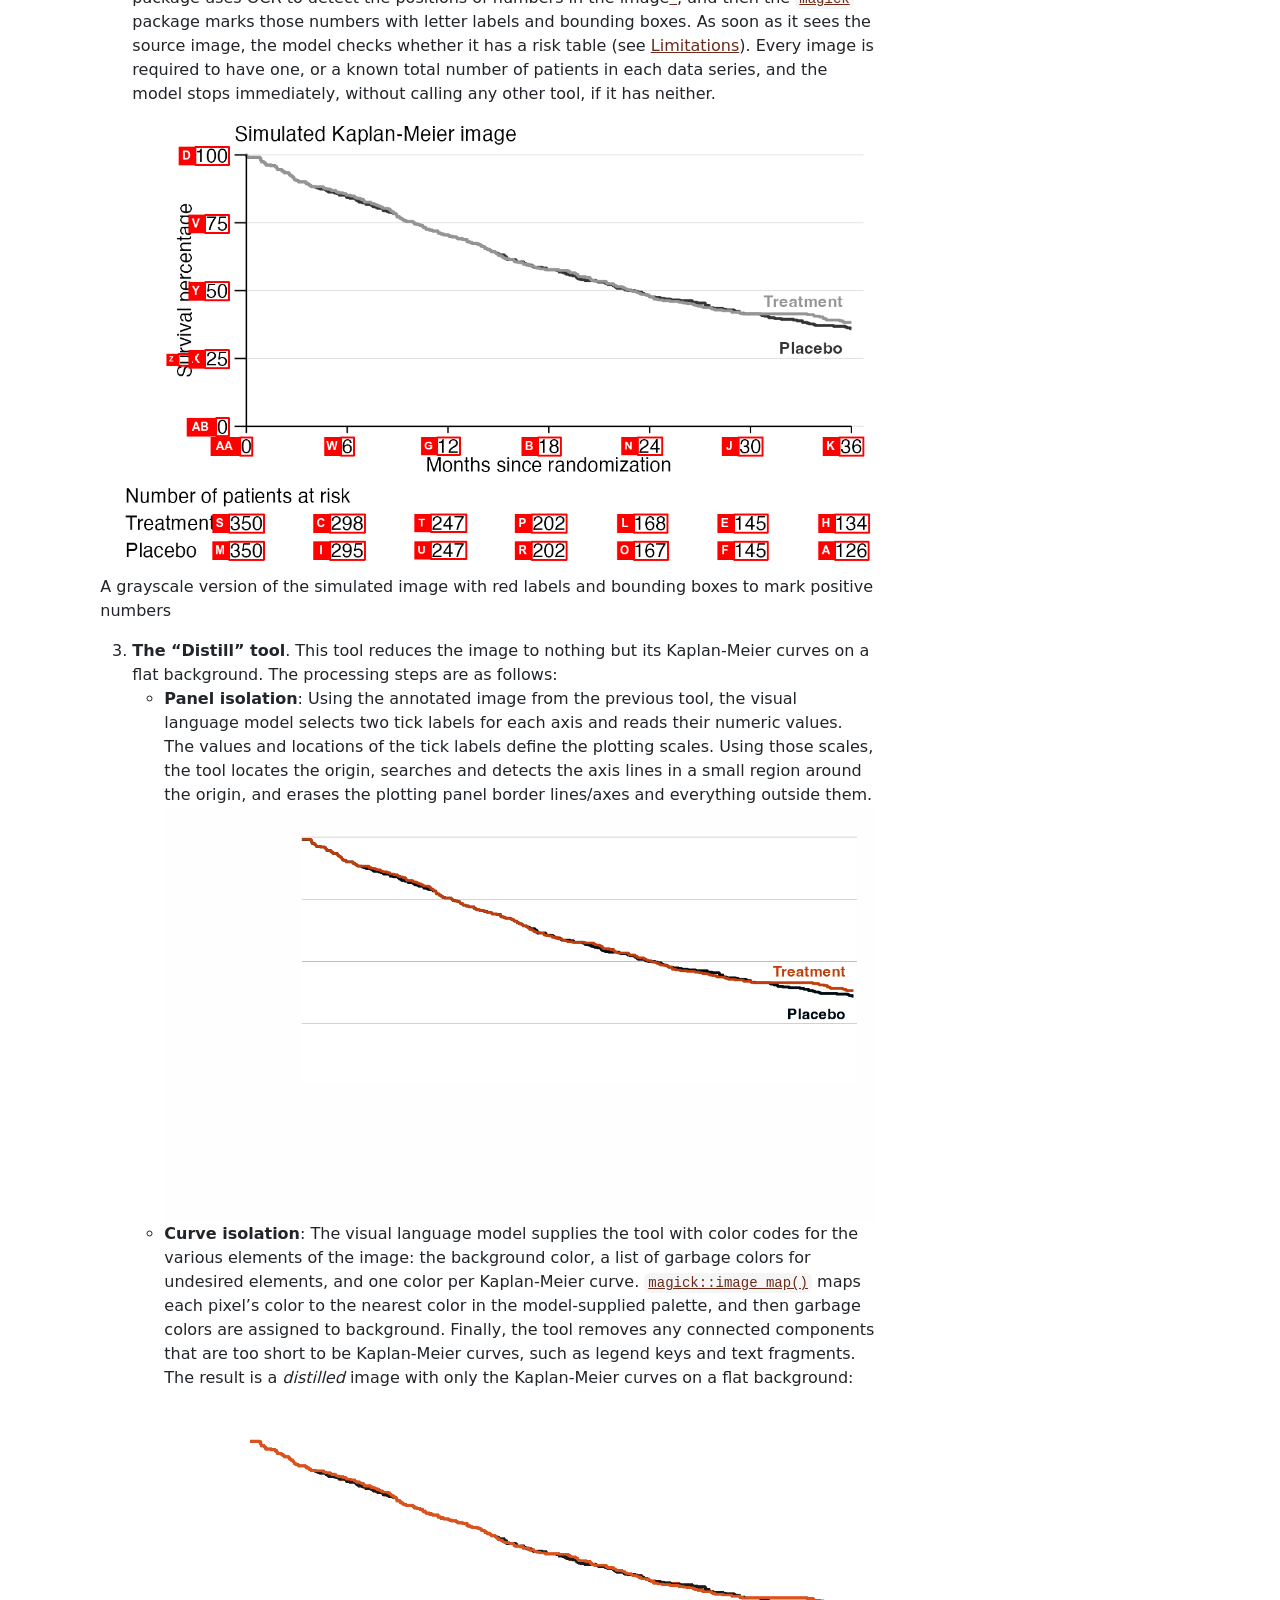
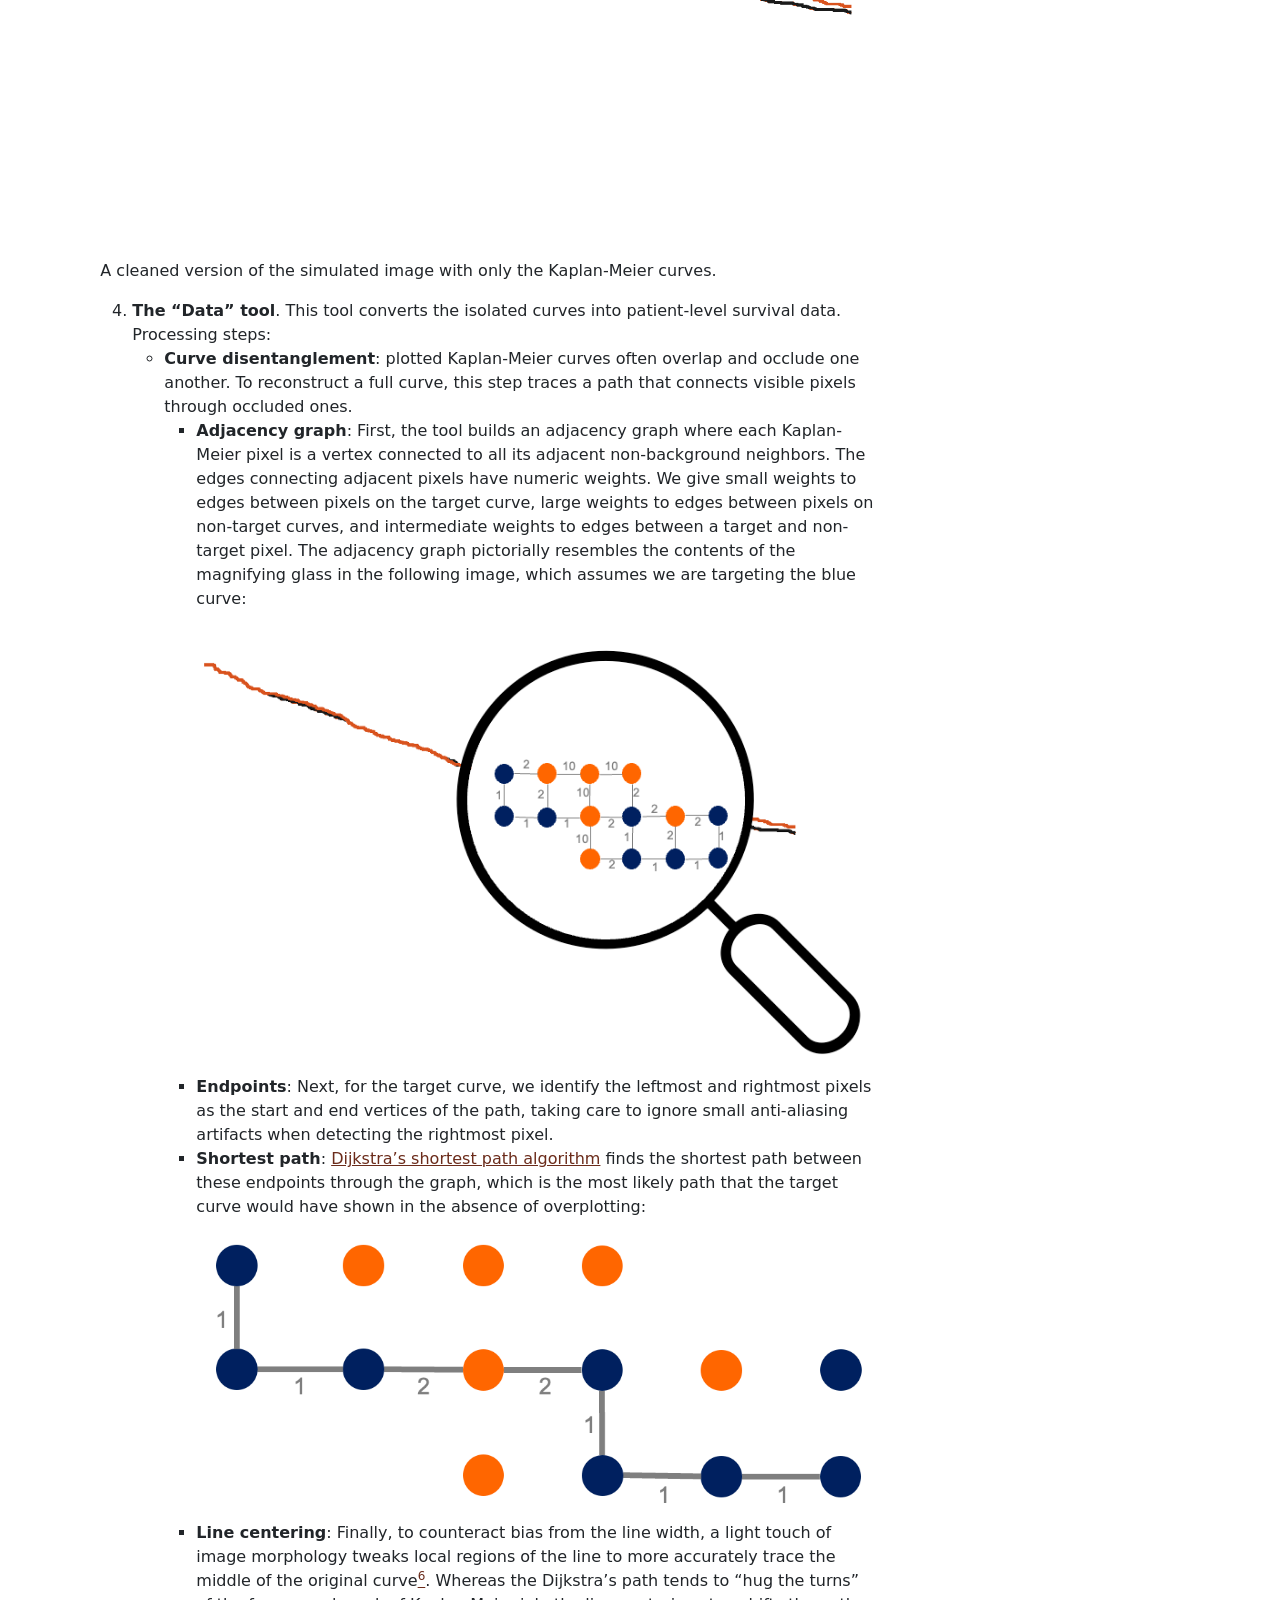
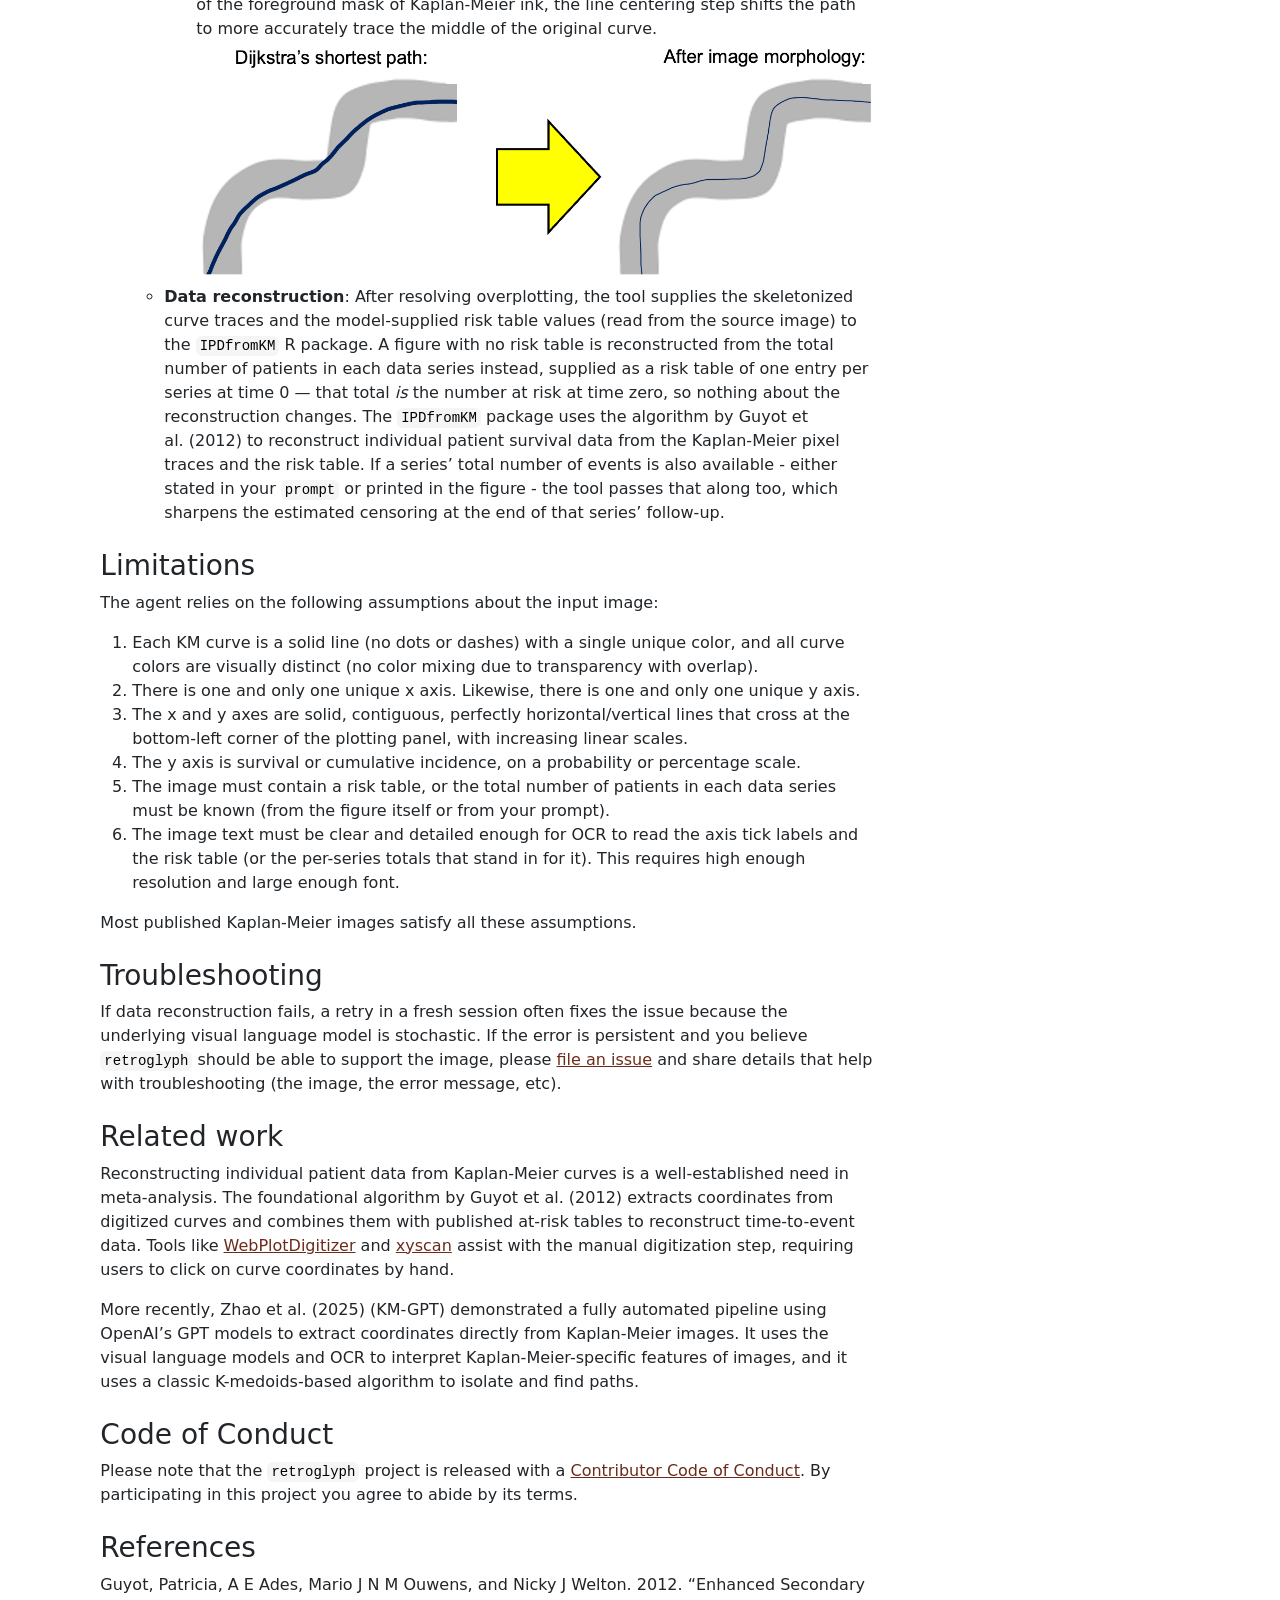
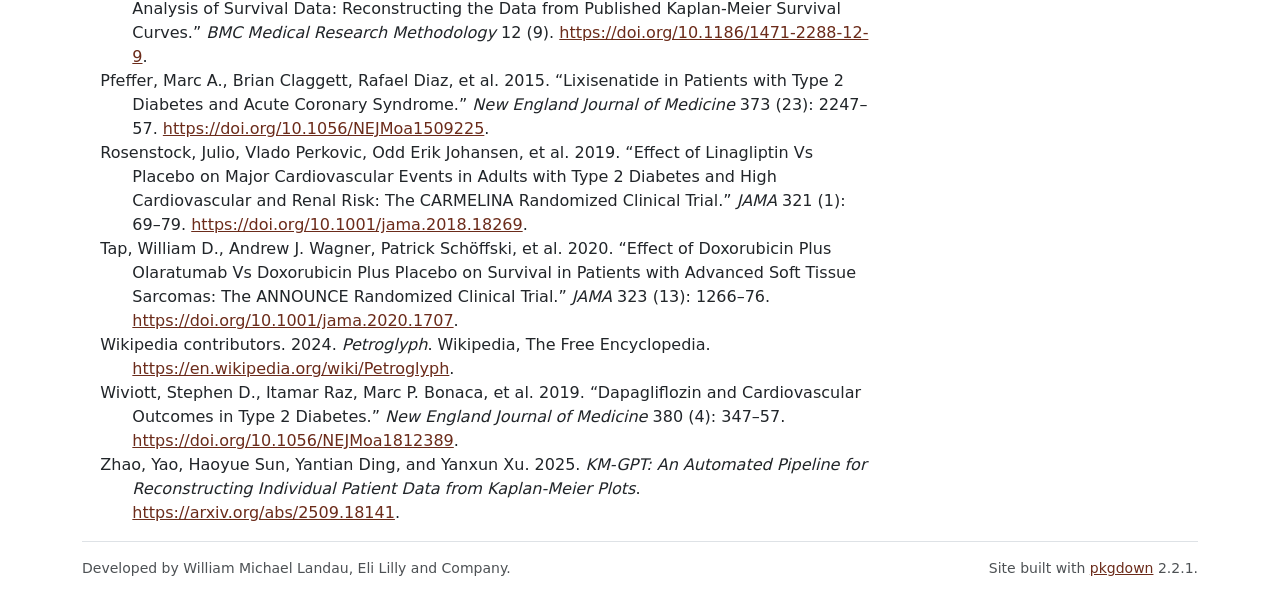
==== commit 0e3b04a8: "Deploying to gh-pages from @ wlandau/retroglyph@f2c5650c4f1b5844376d5d1892b1900d67c76029 🚀" ====
--- a/index.html
+++ b/index.html
@@ -60,7 +60,7 @@
 <blockquote>
 <p>petroglyph, <em>n.</em> An image created by removing part of a rock surface by incising, picking, carving, or abrading, as a form of rock art. The term generally refers to rock engravings of ancient origin, often associated with prehistoric peoples. (Wikipedia contributors 2024)</p>
 </blockquote>
-<p><code>retroglyph</code> reconstructs individual patient data from published Kaplan-Meier curve images. Relative to other Kaplan-Meier reconstruction tools, it excels at untangling egregiously overplotted Kaplan-Meier curves, and the digitization phase achieves a high level of pixel precision.<a class="footnote-ref" tabindex="0" data-bs-toggle="popover" data-bs-content='&lt;p&gt;The algorithm by Guyot et al. (2012) in the &lt;a href="https://CRAN.R-project.org/package=IPDfromKM" class="external-link"&gt;&lt;code&gt;IPDfromKM&lt;/code&gt;&lt;/a&gt; R package reconstructs individual patient survival data from a Kaplan-Meier pixel trace and its corresponding entries in the risk table. This happens downstream of the mentioned digitization phase. Use &lt;code&gt;agent$compare(data = "trace")&lt;/code&gt; to check the pixel trace against the source image, and use &lt;code&gt;agent$compare(data = "survival")&lt;/code&gt; to check the reconstructed survival data against the source image.&lt;/p&gt;'><sup>1</sup></a></p>
+<p><code>retroglyph</code> reconstructs individual patient data from published Kaplan-Meier curve images. Relative to other Kaplan-Meier reconstruction tools, it excels at untangling egregiously overplotted Kaplan-Meier curves, and the digitization phase achieves a high level of pixel precision.<a class="footnote-ref" tabindex="0" data-bs-toggle="popover" data-bs-content='&lt;p&gt;The algorithm by Guyot et al. (2012) in the &lt;a href="https://CRAN.R-project.org/package=IPDfromKM" class="external-link"&gt;&lt;code&gt;IPDfromKM&lt;/code&gt;&lt;/a&gt; R package reconstructs individual patient survival data from a Kaplan-Meier pixel trace and its corresponding entries in the risk table. This happens downstream of the mentioned digitization phase. Use &lt;code&gt;agent$compare(data = "trace")&lt;/code&gt; to check the pixel trace against the source image, and use &lt;code&gt;agent$compare(data = "survival")&lt;/code&gt; to check the reconstructed survival data against the source image. &lt;code&gt;agent$compare(data = "censoring")&lt;/code&gt; checks the reconstructed censoring times against the source image.&lt;/p&gt;'><sup>1</sup></a></p>
 <div class="section level2">
 <h2 id="installation">Installation<a class="anchor" aria-label="anchor" href="#installation"></a>
 </h2>
@@ -176,7 +176,7 @@
 <li>The risk table read from the original image does not match the original (or, for a figure with no risk table, the per-series totals of patients do not match).</li>
 <li>The step function in a Kaplan-Meier data series has too few jumps for the algorithm by Guyot et al. (2012) (<a href="https://CRAN.R-project.org/package=IPDfromKM" class="external-link"><code>IPDfromKM</code></a> R package) to reconstruct the data accurately.</li>
 </ol>
-<p>The <code>compare()</code> method lets you check for these and other issues that the automated processing may have missed. For each reconstructed patient-level survival curve, <code>compare(data = "survival")</code> (default) refits the reconstructed survival data using <code><a href="https://rdrr.io/pkg/survival/man/survfit.html" class="external-link">survival::survfit()</a></code> to derive the Kaplan-Meier step function, then redraws it on a blank canvas with the same axes as the original image. After it redraws all the curves and axes, it launches an HTML widget to compare the resulting reconstructed image against the target image.<a class="footnote-ref" tabindex="0" data-bs-toggle="popover" data-bs-content='&lt;p&gt;&lt;code&gt;compare(data = "trace")&lt;/code&gt; is similar, but it redraws the upstream pixel trace instead of the downstream survival data. If there are problems in the reconstruction process, this allows users to distinguish between problems due to &lt;code&gt;retroglyph&lt;/code&gt; (which usually show up in the trace) versus problems due to &lt;code&gt;IPDfromKM&lt;/code&gt;, which only affect the downstream survival data.&lt;/p&gt;'><sup>2</sup></a> If the curves in the two figures match, then the reconstruction was successful. Matches are generally better for denser curves with more points, and worse for sparse curves with few points<a class="footnote-ref" tabindex="0" data-bs-toggle="popover" data-bs-content='&lt;p&gt;This may be an inherent limitation of the algorithm by Guyot et al. (2012) in the &lt;a href="https://CRAN.R-project.org/package=IPDfromKM" class="external-link"&gt;&lt;code&gt;IPDfromKM&lt;/code&gt;&lt;/a&gt; R package, which is responsible for reconstructing patient-level survival data from a Kaplan-Meier pixel trace and its corresponding entries in the risk table.&lt;/p&gt;'><sup>3</sup></a>.</p>
+<p>The <code>compare()</code> method lets you check for these and other issues that the automated processing may have missed. For each reconstructed patient-level survival curve, <code>compare(data = "survival")</code> (default) refits the reconstructed survival data using <code><a href="https://rdrr.io/pkg/survival/man/survfit.html" class="external-link">survival::survfit()</a></code> to derive the Kaplan-Meier step function, then redraws it on a blank canvas with the same axes as the original image. After it redraws all the curves and axes, it launches an HTML widget to compare the resulting reconstructed image against the target image.<a class="footnote-ref" tabindex="0" data-bs-toggle="popover" data-bs-content='&lt;p&gt;&lt;code&gt;compare(data = "trace")&lt;/code&gt; is similar, but it redraws the upstream pixel trace instead of the downstream survival data. If there are problems in the reconstruction process, this allows users to distinguish between problems due to &lt;code&gt;retroglyph&lt;/code&gt; (which usually show up in the trace) versus problems due to &lt;code&gt;IPDfromKM&lt;/code&gt;, which only affect the downstream survival data.&lt;/p&gt;'><sup>2</sup></a> If the curves in the two figures match, then the reconstruction was successful. <code>compare(data = "censoring")</code> refits the same curves but draws them one pixel wide with a short vertical tick at every reconstructed censoring time, so the censoring marks can be checked against the ones in the source figure.<a class="footnote-ref" tabindex="0" data-bs-toggle="popover" data-bs-content="&lt;p&gt;The thinning is what makes the ticks legible: a tick a couple of pixels tall disappears inside a curve drawn at the source figure’s own line width.&lt;/p&gt;"><sup>3</sup></a> Matches are generally better for denser curves with more points, and worse for sparse curves with few points<a class="footnote-ref" tabindex="0" data-bs-toggle="popover" data-bs-content='&lt;p&gt;This may be an inherent limitation of the algorithm by Guyot et al. (2012) in the &lt;a href="https://CRAN.R-project.org/package=IPDfromKM" class="external-link"&gt;&lt;code&gt;IPDfromKM&lt;/code&gt;&lt;/a&gt; R package, which is responsible for reconstructing patient-level survival data from a Kaplan-Meier pixel trace and its corresponding entries in the risk table.&lt;/p&gt;'><sup>4</sup></a>.</p>
 <div class="sourceCode" id="cb11"><pre class="downlit sourceCode r">
 <code class="sourceCode R"><span><span class="va">agent</span><span class="op">$</span><span class="fu">compare</span><span class="op">(</span>front <span class="op">=</span> <span class="fl">2</span><span class="op">)</span></span></code></pre></div>
 <figure><img src="./reference/figures/readme/compare-treatment.png" alt="Reconstructed image with the treatment curve in the foreground"><figcaption aria-hidden="true">
@@ -294,7 +294,7 @@
 A quantized version of the simulated image with at most 256 unique pixel colors
 </figcaption></figure><ol start="2" style="list-style-type: decimal">
 <li>
-<strong>The “Label” tool</strong>. The model calls this tool second, right after quantize, and exactly once: it takes no arguments and always runs with the same fixed OCR settings, so a second call would return an identical result. It returns one image: a grayscale annotated copy of the source with set-of-mark labels, a technique called <a href="https://arxiv.org/abs/2310.11441" class="external-link">set-of-mark prompting</a>. The <a href="http://docs.ropensci.org/tesseract/" class="external-link"><code>tesseract</code></a> package uses OCR to detect the positions of numbers in the image<a class="footnote-ref" tabindex="0" data-bs-toggle="popover" data-bs-content='&lt;p&gt;&lt;a href="http://docs.ropensci.org/tesseract/" class="external-link"&gt;&lt;code&gt;tesseract&lt;/code&gt;&lt;/a&gt; passes on the recognized text at those positions to the language model, and then the latter makes the final judgment call on what the numbers are.&lt;/p&gt;'><sup>4</sup></a>, and then the <a href="http://docs.ropensci.org/magick/" class="external-link"><code>magick</code></a> package marks those numbers with letter labels and bounding boxes. As soon as it sees the source image, the model checks whether it has a risk table (see <a href="#limitations">Limitations</a>). Every image is required to have one, or a known total number of patients in each data series, and the model stops immediately, without calling any other tool, if it has neither.</li>
+<strong>The “Label” tool</strong>. The model calls this tool second, right after quantize, and exactly once: it takes no arguments and always runs with the same fixed OCR settings, so a second call would return an identical result. It returns one image: a grayscale annotated copy of the source with set-of-mark labels, a technique called <a href="https://arxiv.org/abs/2310.11441" class="external-link">set-of-mark prompting</a>. The <a href="http://docs.ropensci.org/tesseract/" class="external-link"><code>tesseract</code></a> package uses OCR to detect the positions of numbers in the image<a class="footnote-ref" tabindex="0" data-bs-toggle="popover" data-bs-content='&lt;p&gt;&lt;a href="http://docs.ropensci.org/tesseract/" class="external-link"&gt;&lt;code&gt;tesseract&lt;/code&gt;&lt;/a&gt; passes on the recognized text at those positions to the language model, and then the latter makes the final judgment call on what the numbers are.&lt;/p&gt;'><sup>5</sup></a>, and then the <a href="http://docs.ropensci.org/magick/" class="external-link"><code>magick</code></a> package marks those numbers with letter labels and bounding boxes. As soon as it sees the source image, the model checks whether it has a risk table (see <a href="#limitations">Limitations</a>). Every image is required to have one, or a known total number of patients in each data series, and the model stops immediately, without calling any other tool, if it has neither.</li>
 </ol>
 <figure><img src="./reference/figures/readme/label.png" alt="A grayscale version of the simulated image with red labels and bounding boxes to mark positive numbers"><figcaption aria-hidden="true">
 A grayscale version of the simulated image with red labels and bounding boxes to mark positive numbers
@@ -328,7 +328,7 @@
 <strong>Shortest path</strong>: <a href="https://en.wikipedia.org/wiki/Dijkstra%27s_algorithm" class="external-link">Dijkstra’s shortest path algorithm</a> finds the shortest path between these endpoints through the graph, which is the most likely path that the target curve would have shown in the absence of overplotting: <img src="./reference/figures/readme/path.png" alt="The simulated image with the target blue curve’s shortest path traced through the crossing, running through the pixels of the other curve wherever the blue curve itself is occluded.">
 </li>
 <li>
-<strong>Line centering</strong>: Finally, to counteract bias from the line width, a light touch of image morphology tweaks local regions of the line to more accurately trace the middle of the original curve<a class="footnote-ref" tabindex="0" data-bs-toggle="popover" data-bs-content="&lt;p&gt;See &lt;code&gt;retroglyph:::retro_path_claim_pixels()&lt;/code&gt;.&lt;/p&gt;"><sup>5</sup></a>. Whereas the Dijkstra’s path tends to “hug the turns” of the foreground mask of Kaplan-Meier ink, the line centering step shifts the path to more accurately trace the middle of the original curve. <img src="./reference/figures/readme/morphology.png" alt="A magnified crop of the simulated image at a turn in the target curve, comparing the raw Dijkstra path, which hugs the outer edge of the curve’s pixel mask through the turn, against the centered path after line centering, which runs through the middle of the original line.">
+<strong>Line centering</strong>: Finally, to counteract bias from the line width, a light touch of image morphology tweaks local regions of the line to more accurately trace the middle of the original curve<a class="footnote-ref" tabindex="0" data-bs-toggle="popover" data-bs-content="&lt;p&gt;See &lt;code&gt;retroglyph:::retro_path_claim_pixels()&lt;/code&gt;.&lt;/p&gt;"><sup>6</sup></a>. Whereas the Dijkstra’s path tends to “hug the turns” of the foreground mask of Kaplan-Meier ink, the line centering step shifts the path to more accurately trace the middle of the original curve. <img src="./reference/figures/readme/morphology.png" alt="A magnified crop of the simulated image at a turn in the target curve, comparing the raw Dijkstra path, which hugs the outer edge of the curve’s pixel mask through the turn, against the centered path after line centering, which runs through the middle of the original line.">
 </li>
 </ul>
 </li>
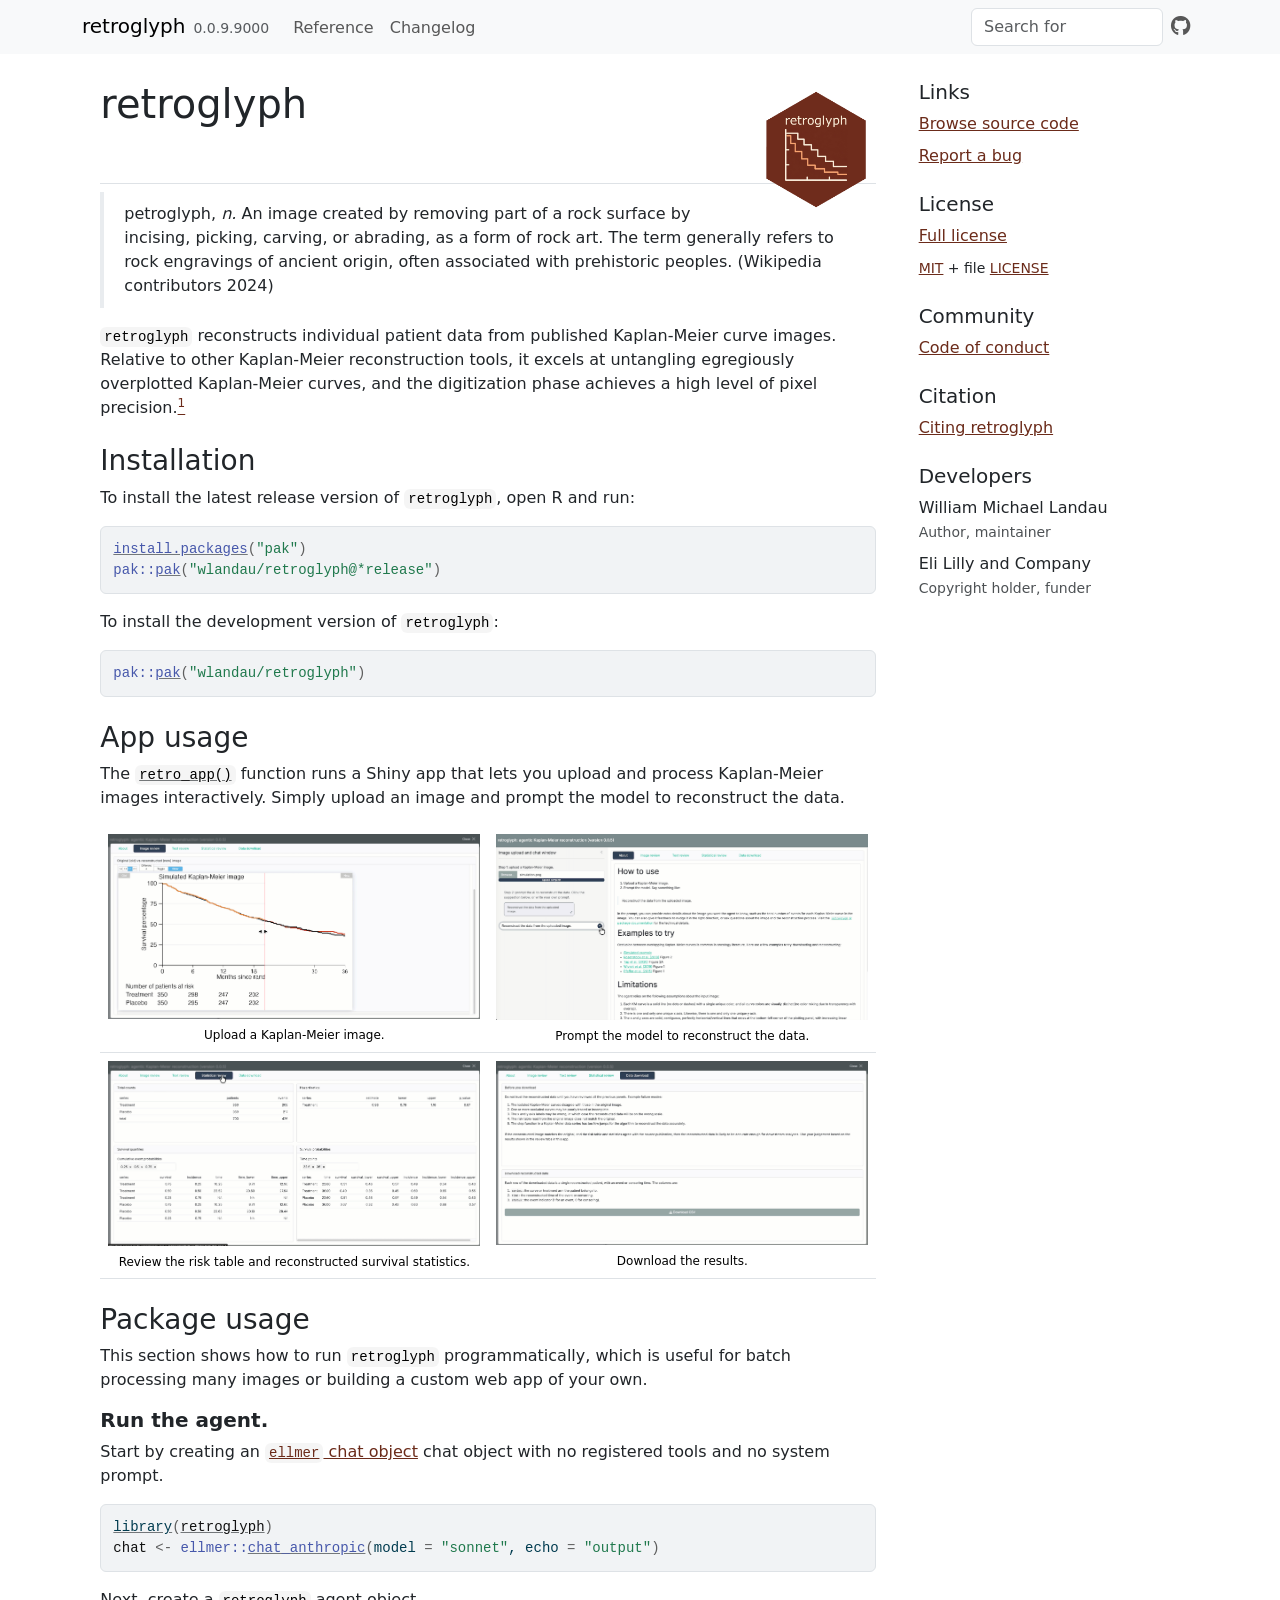
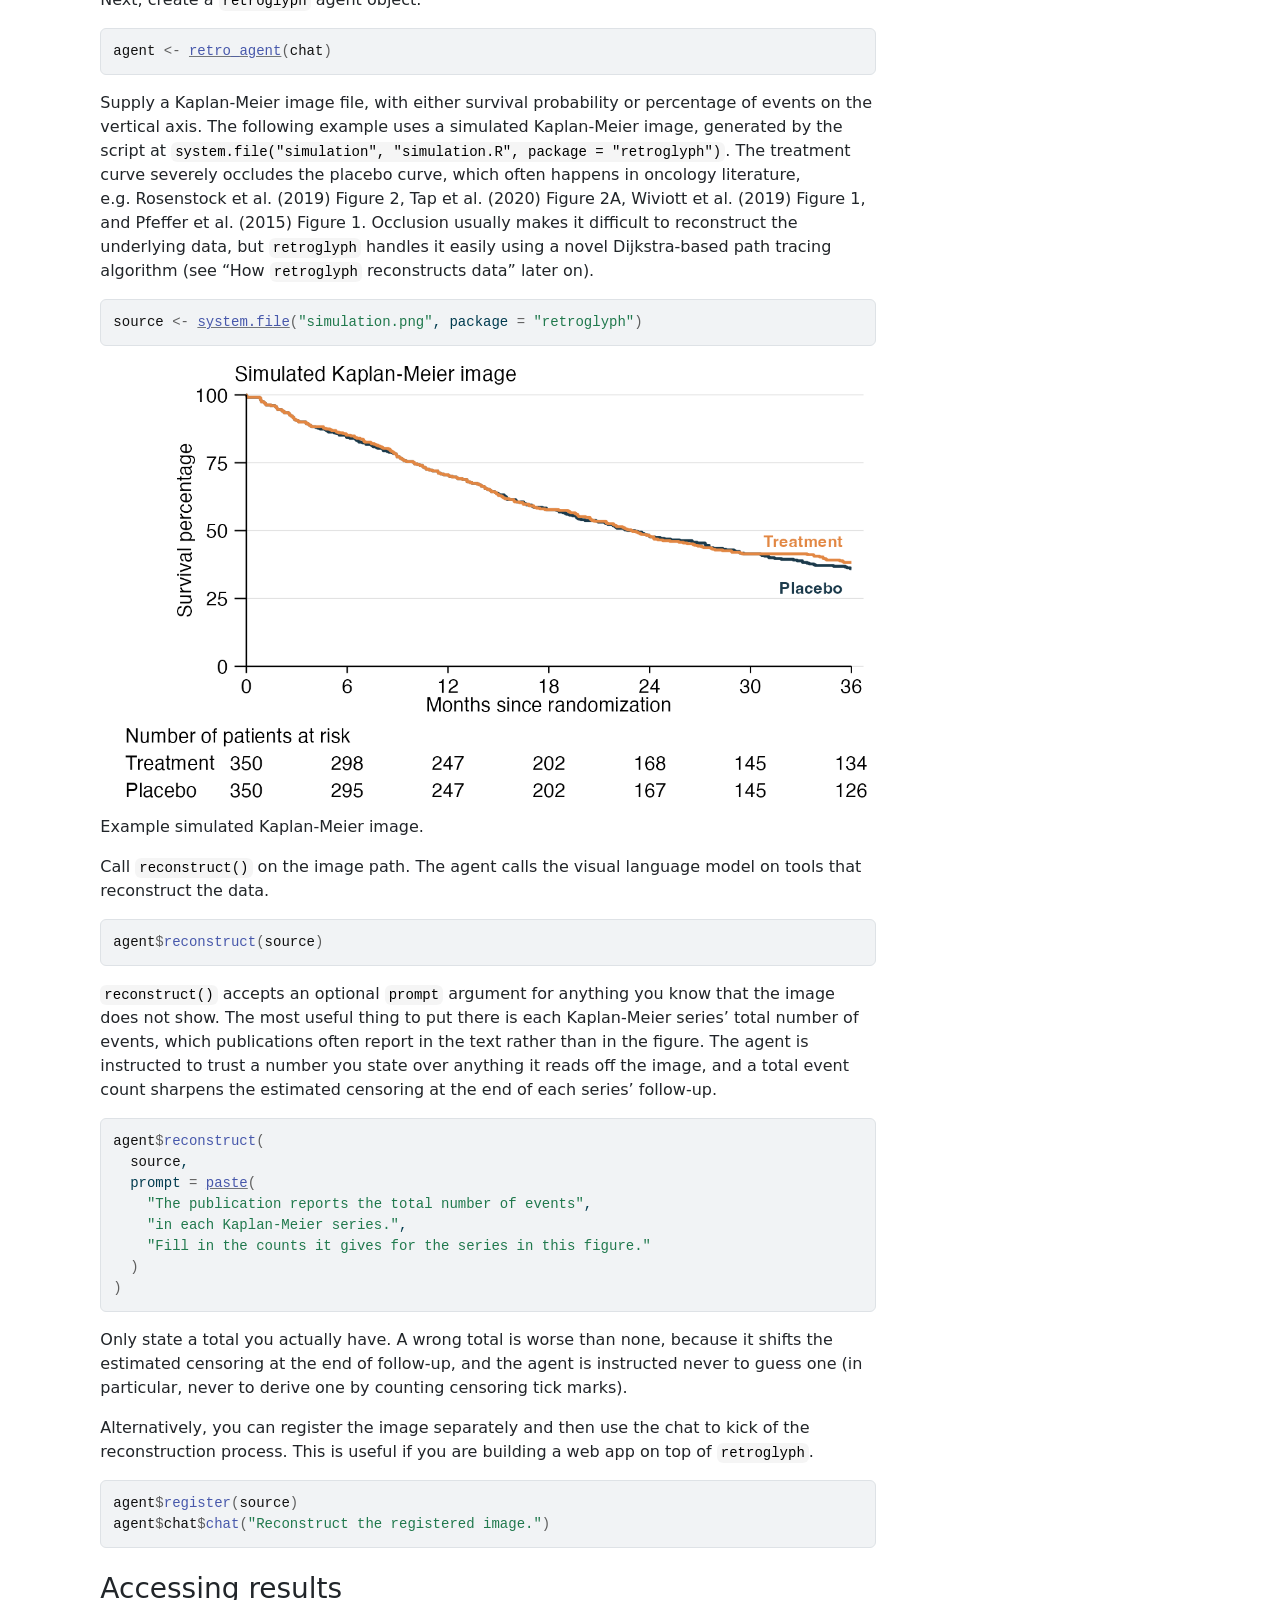
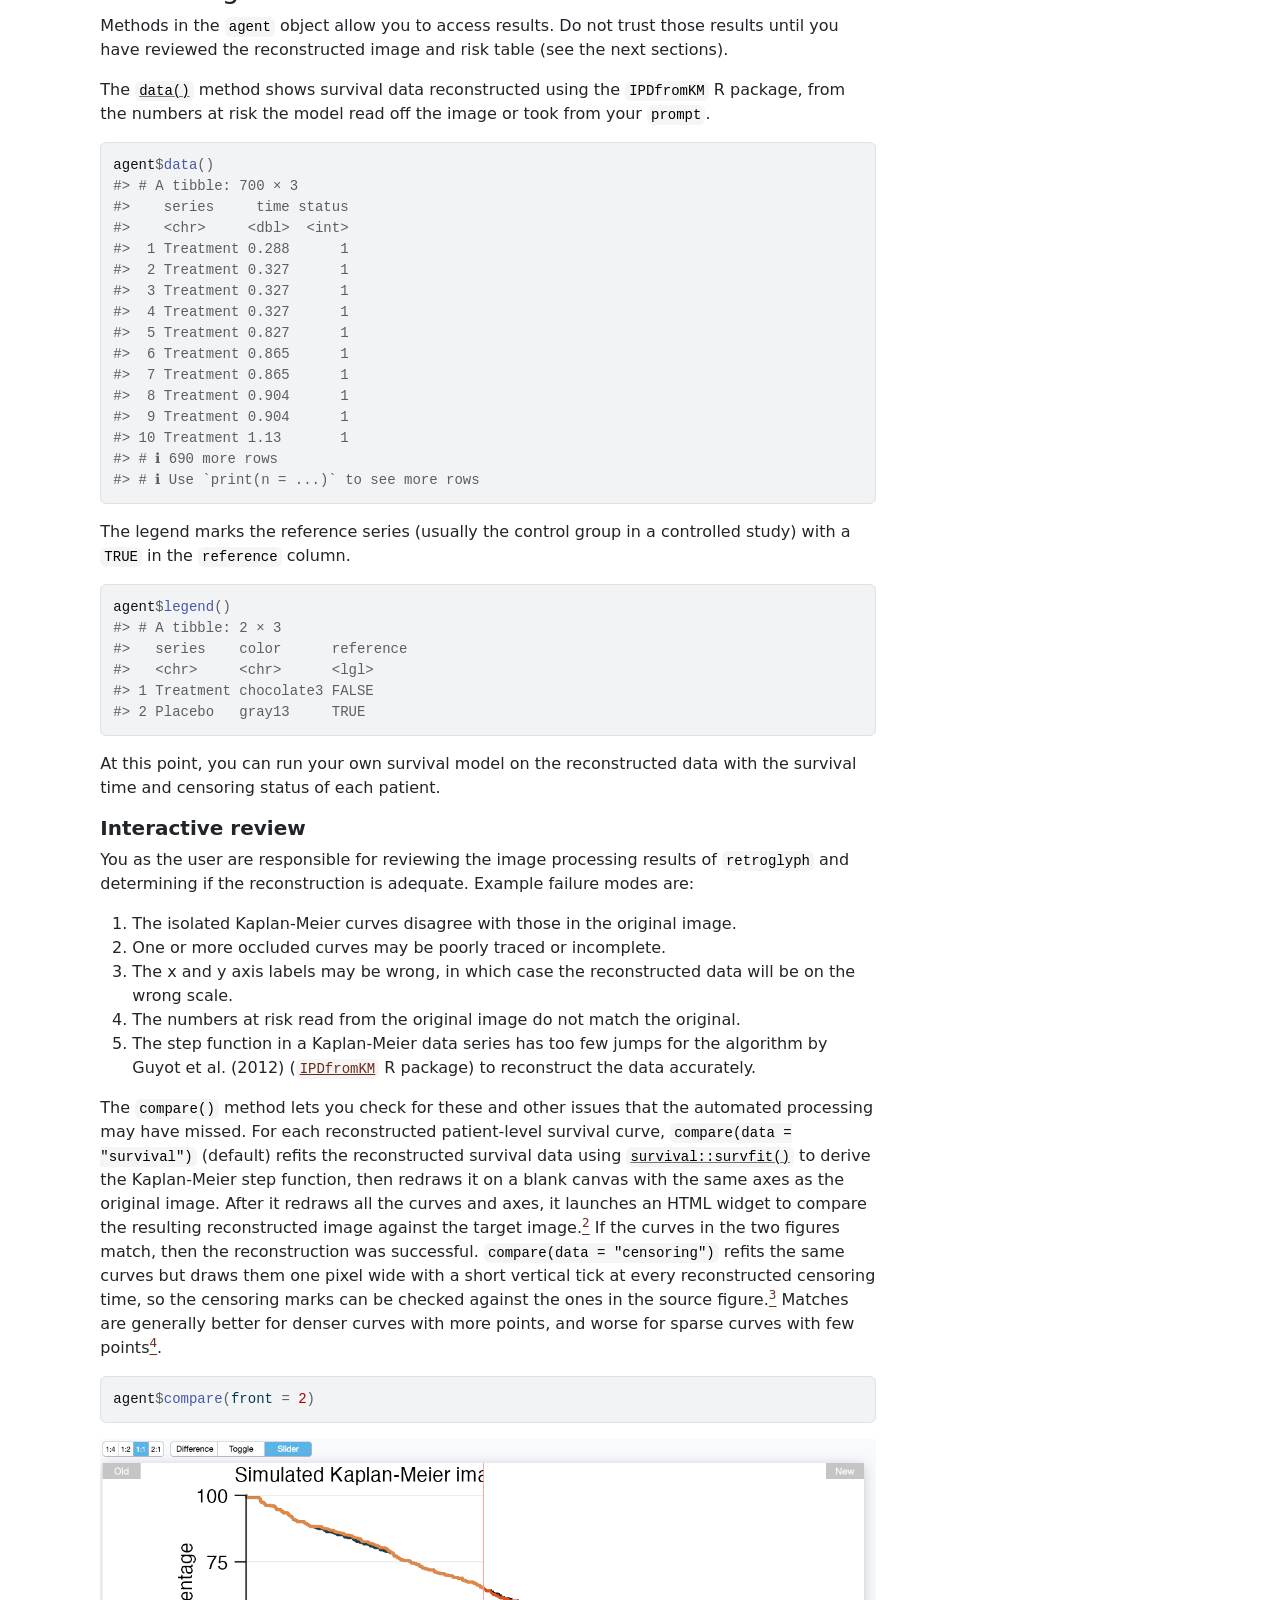
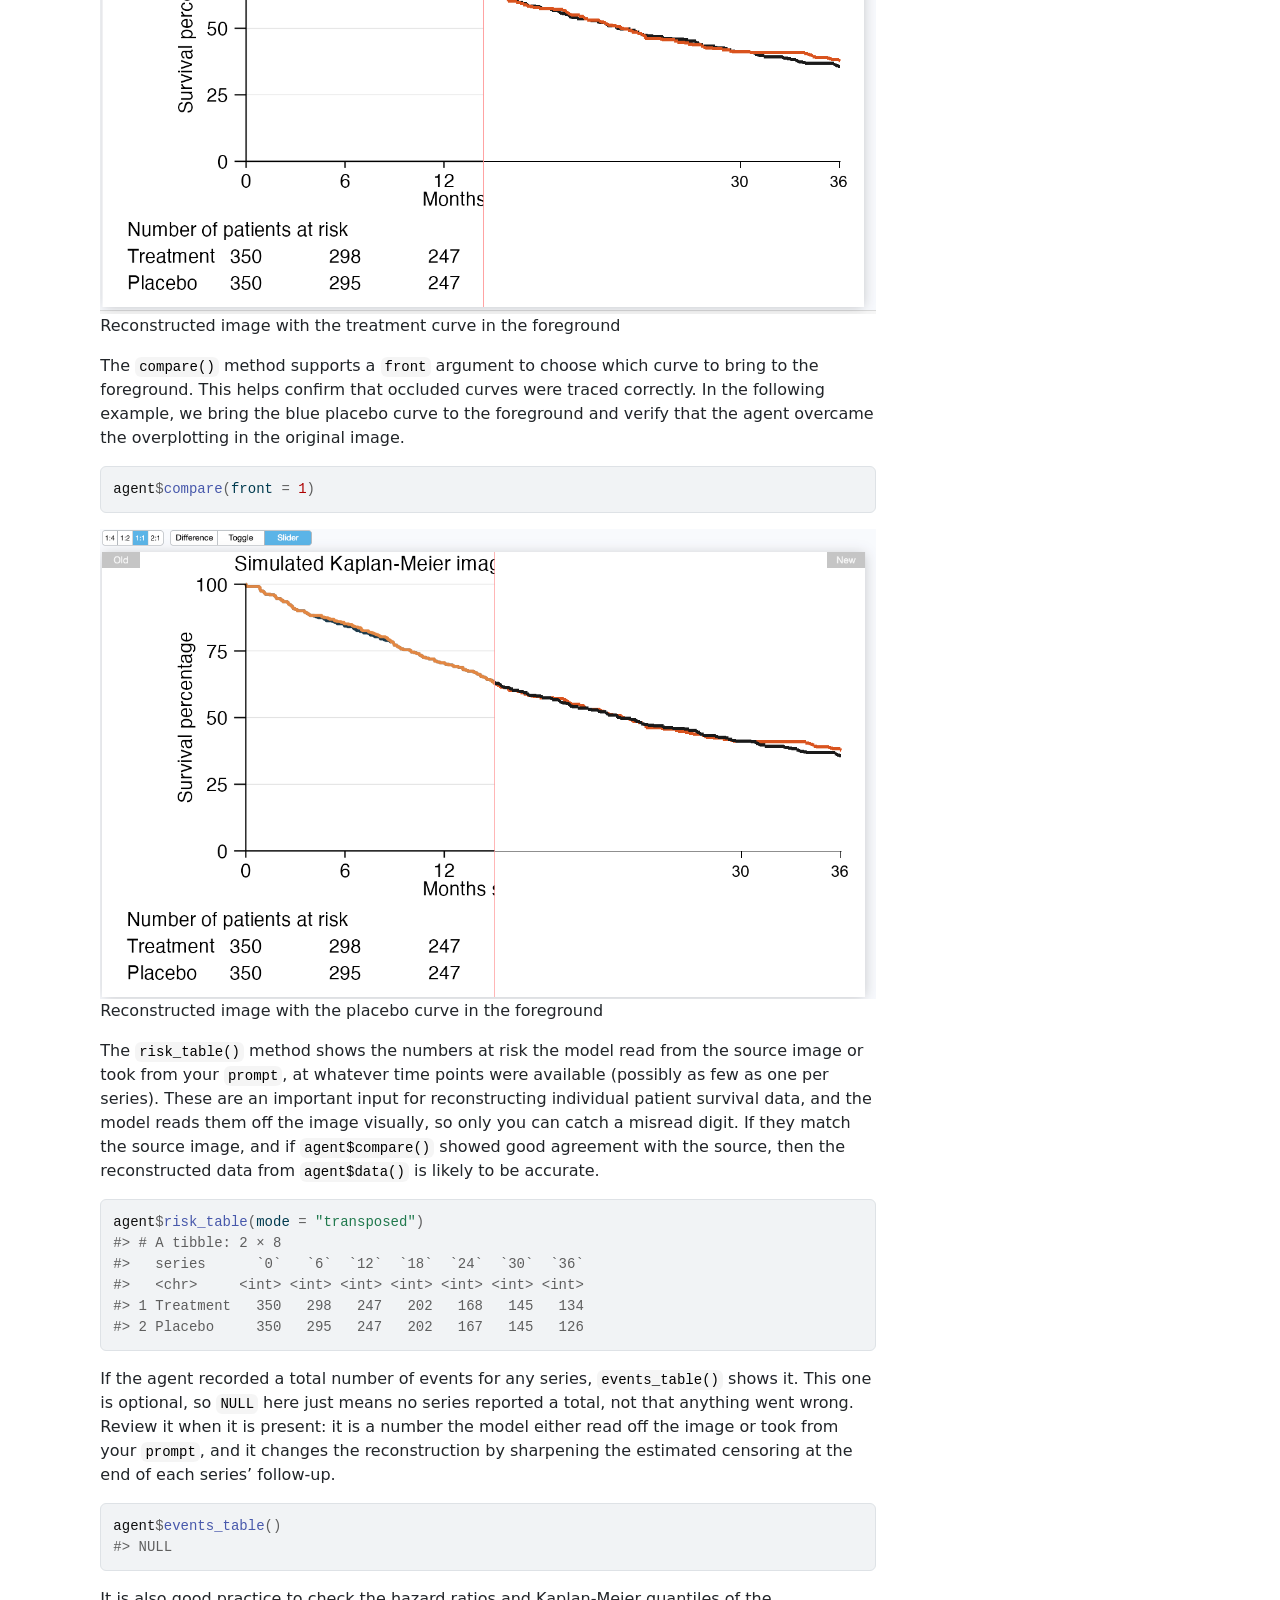
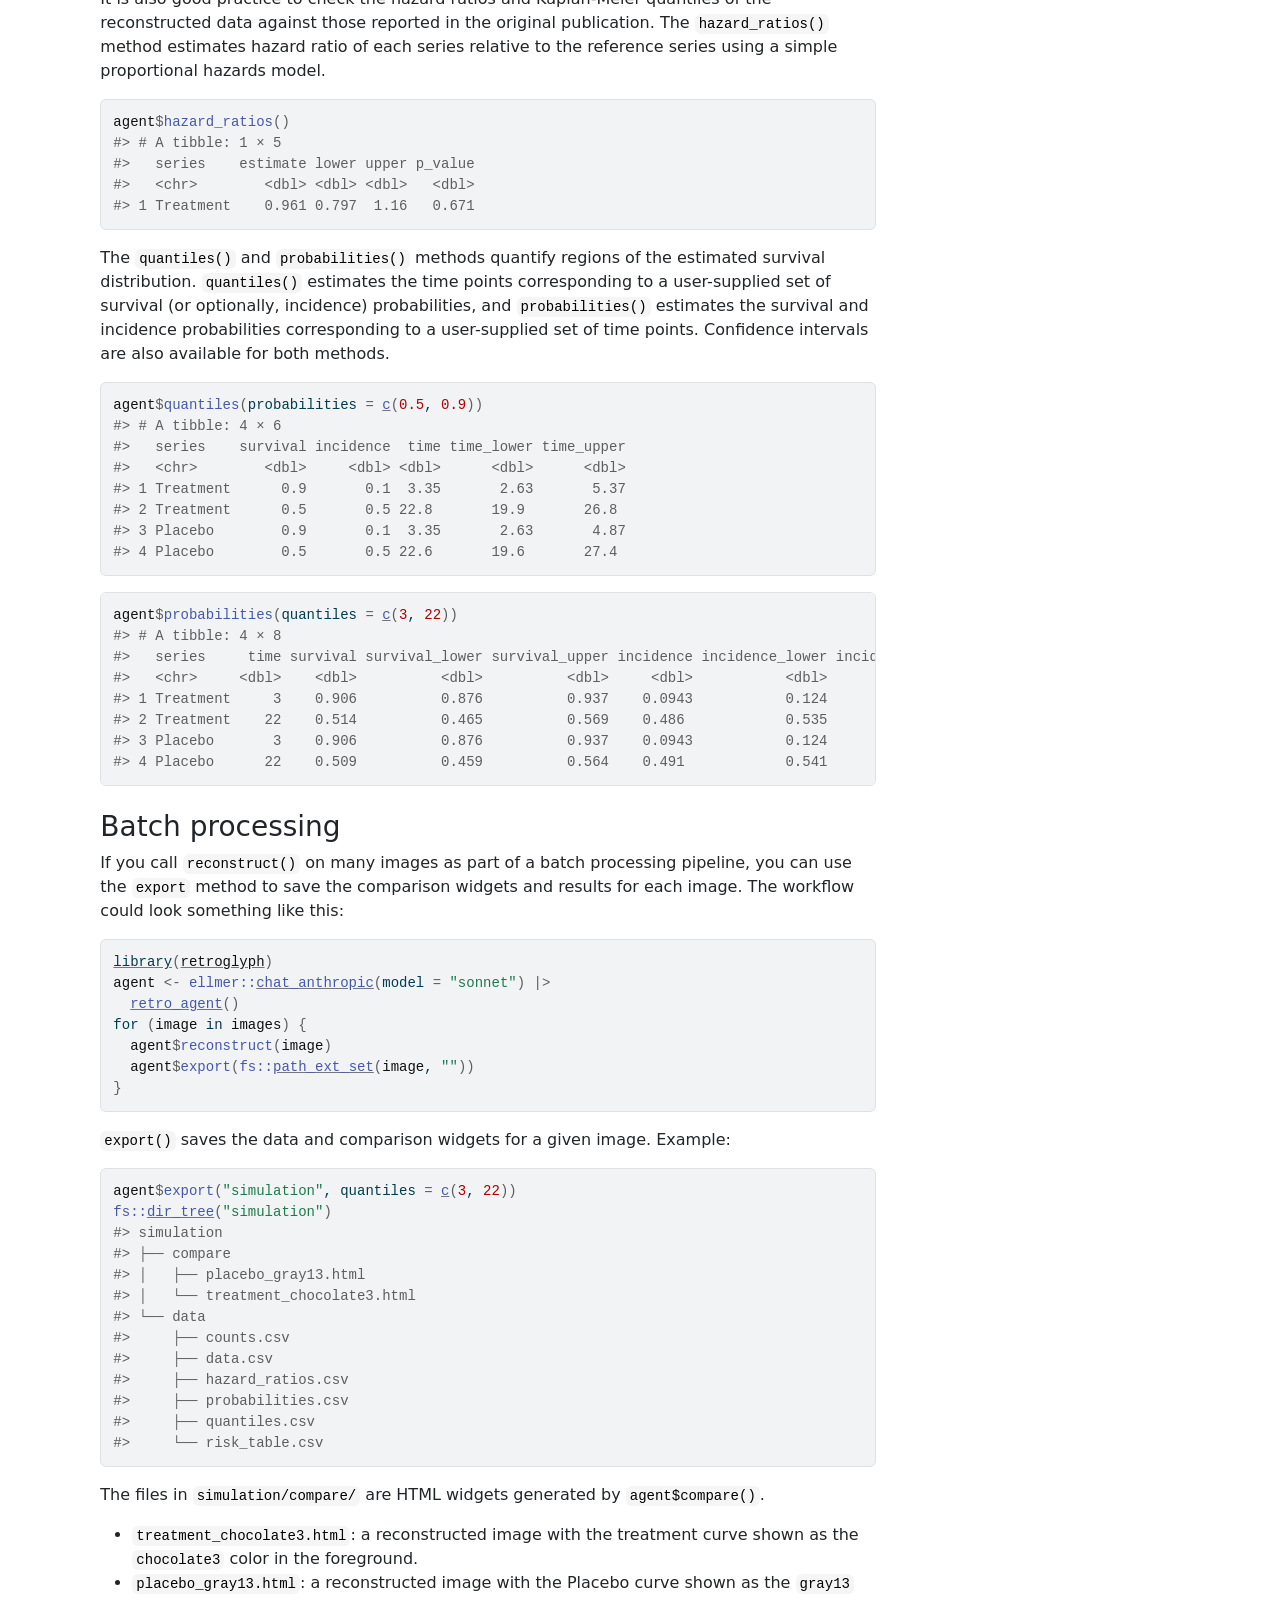
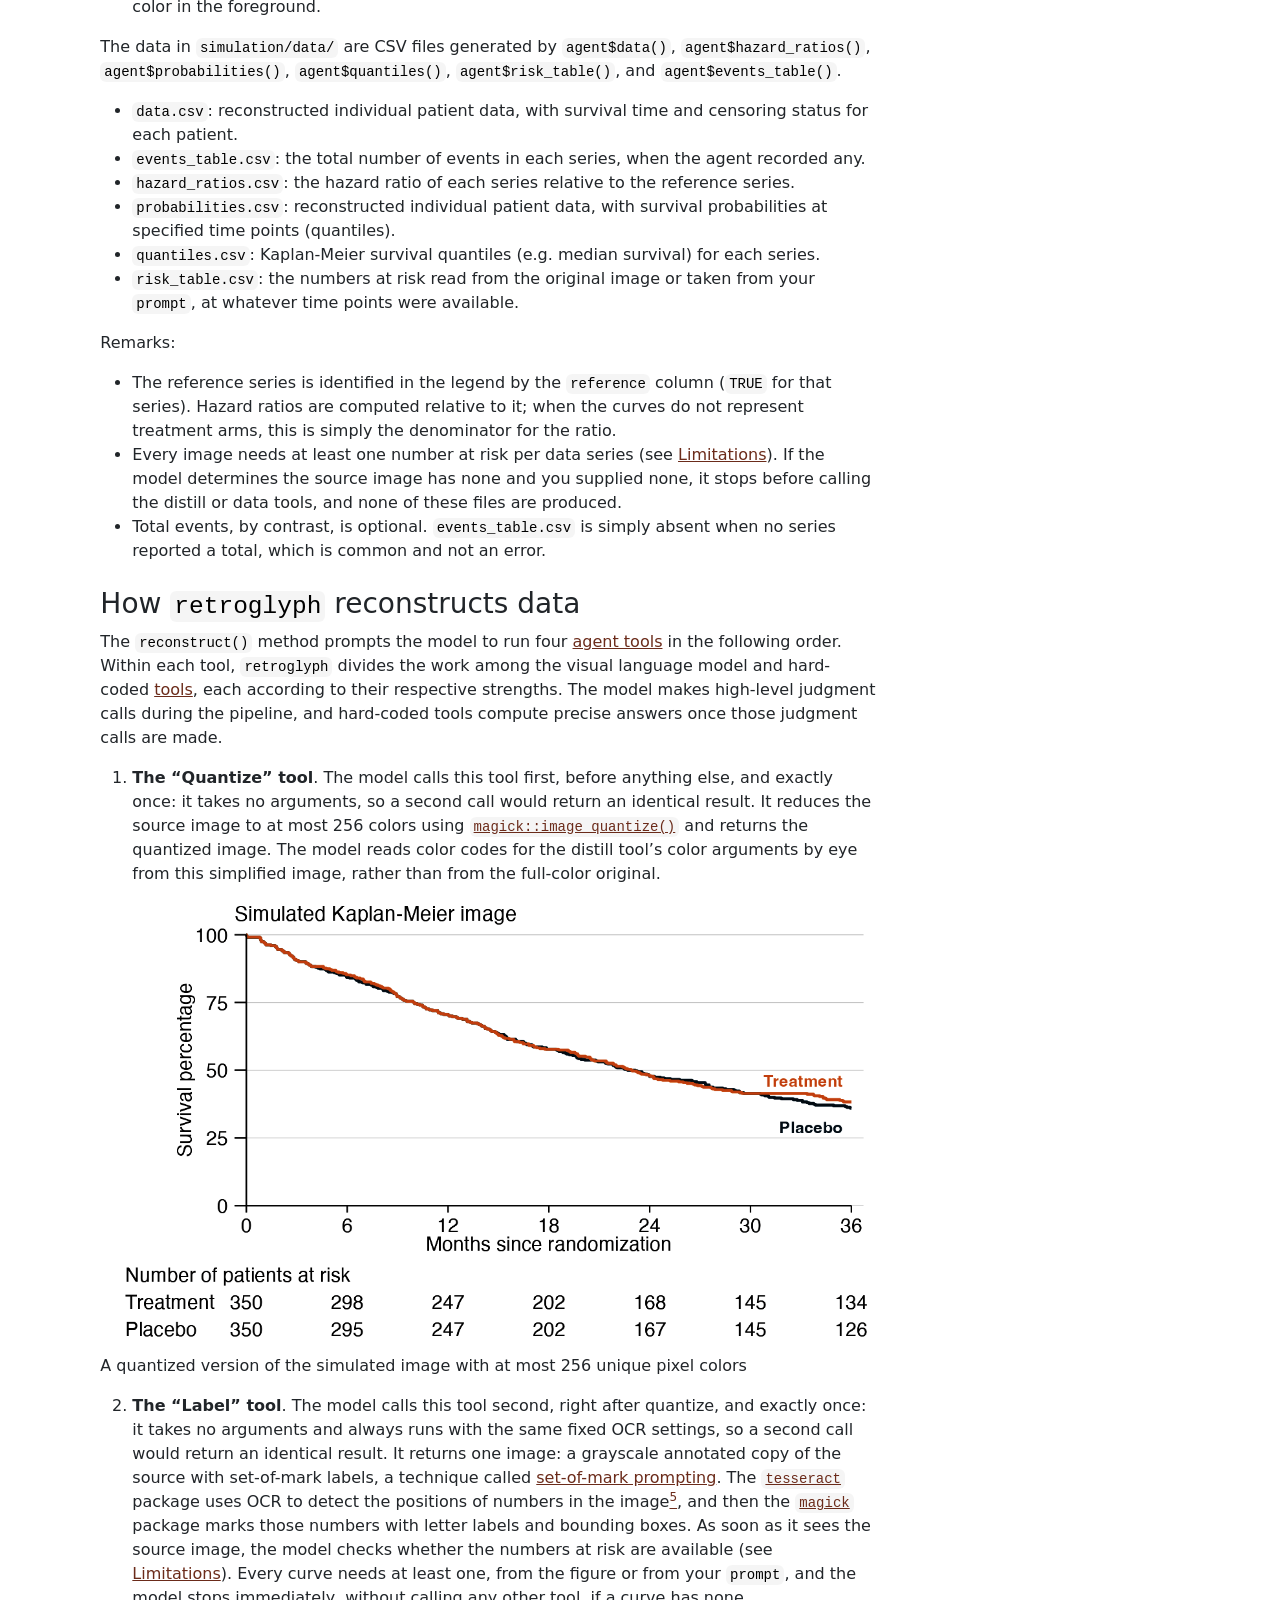
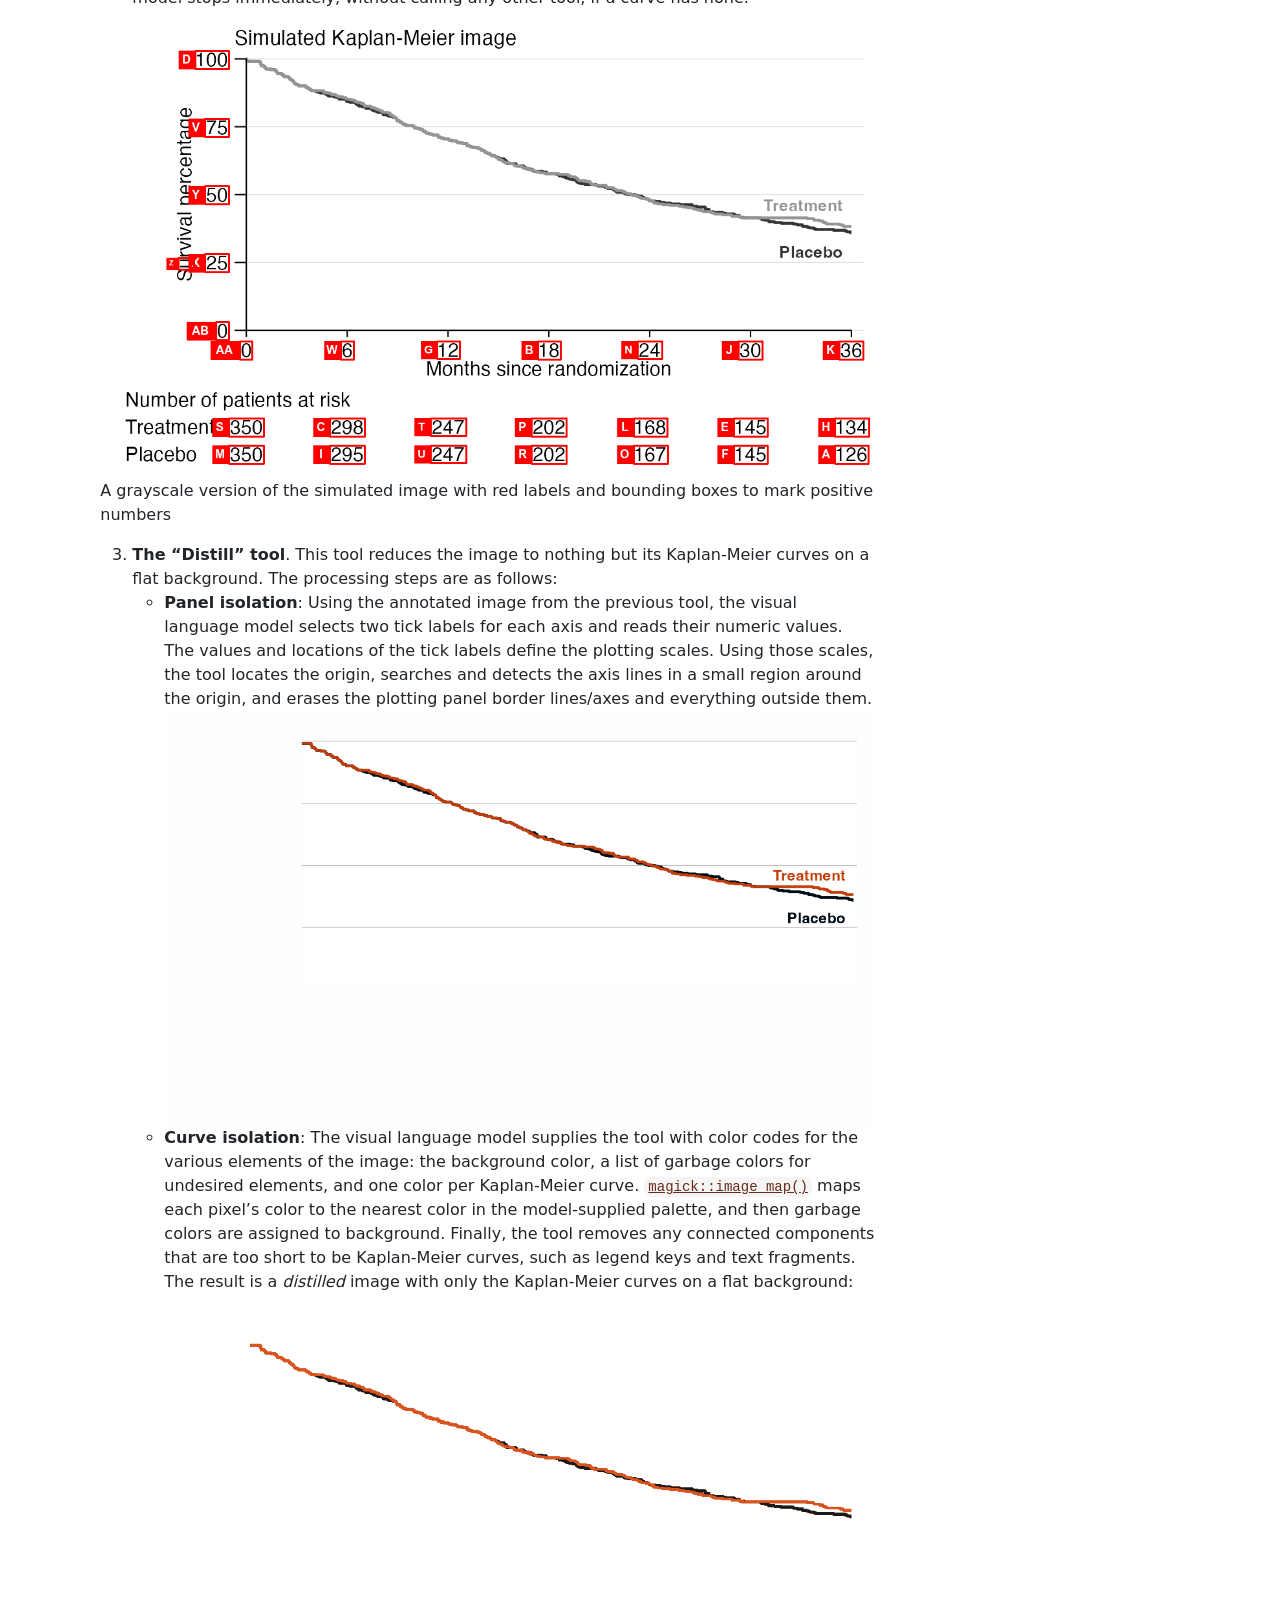
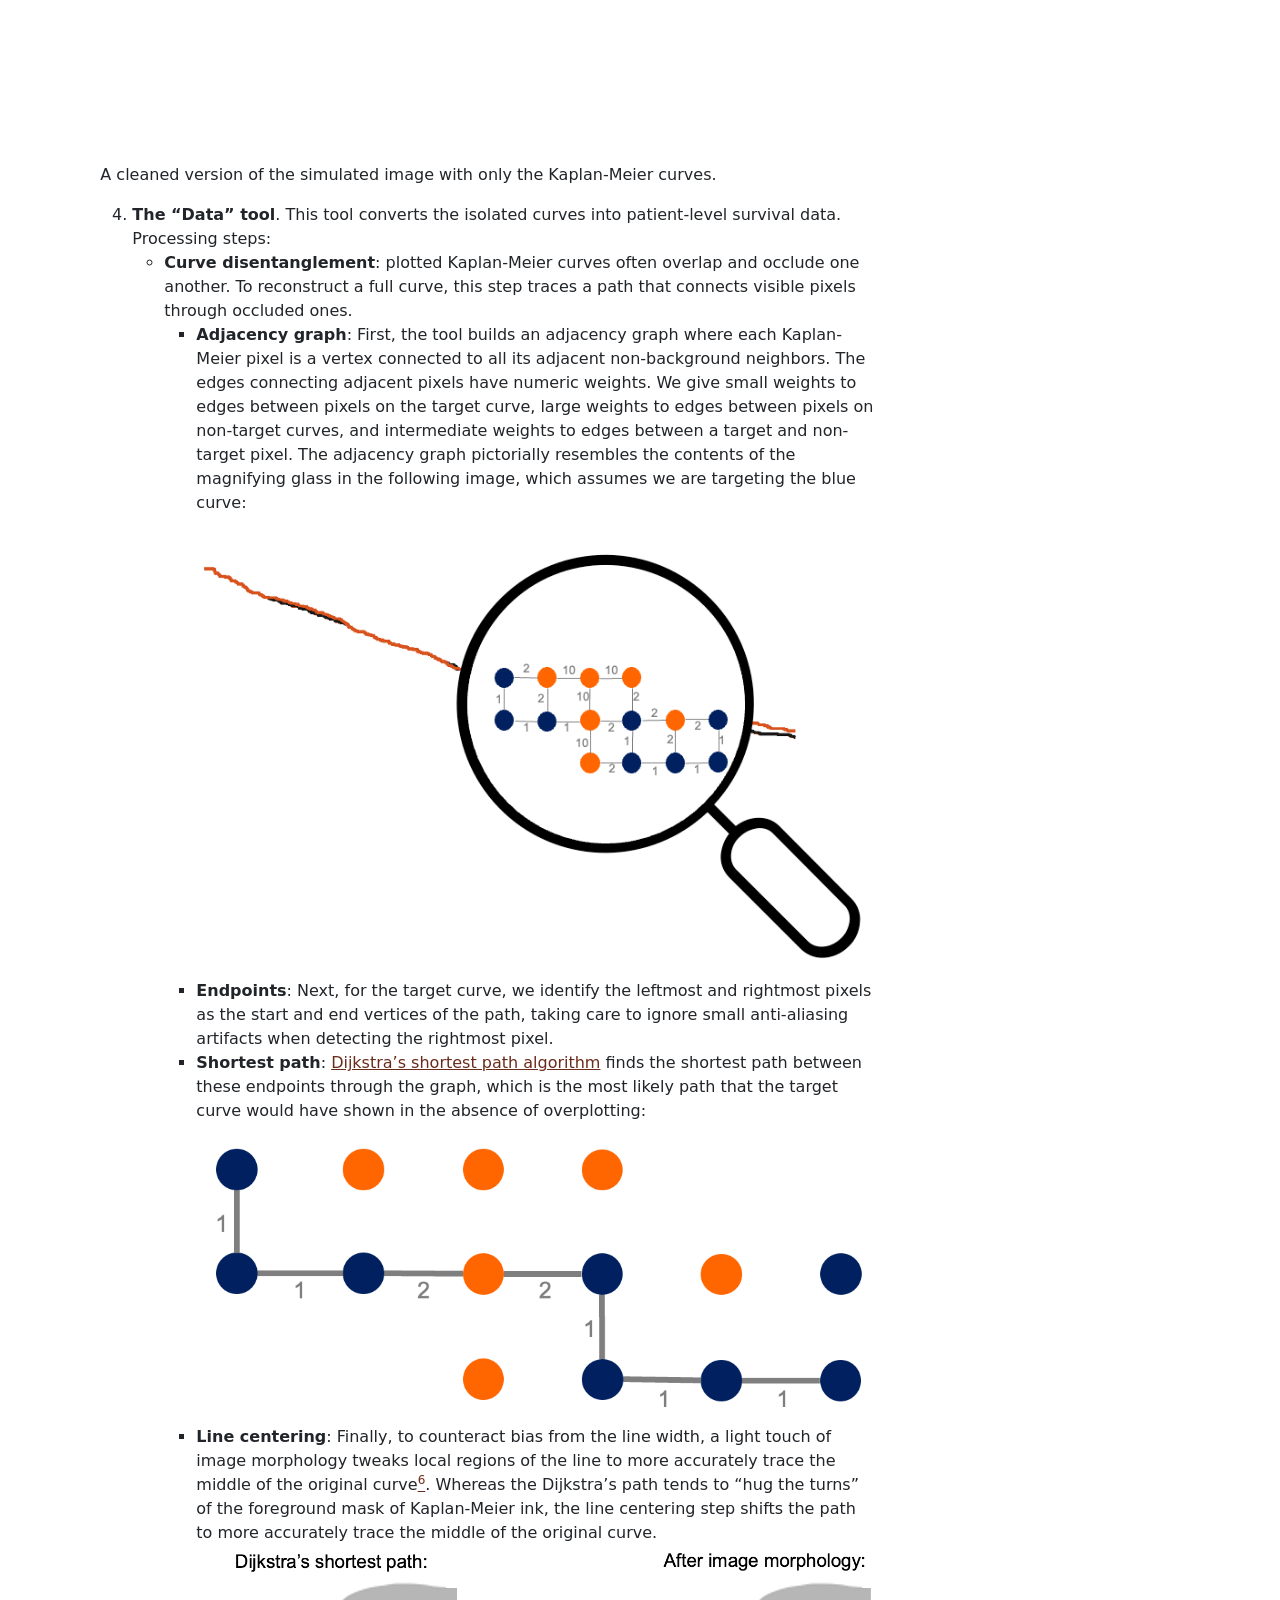
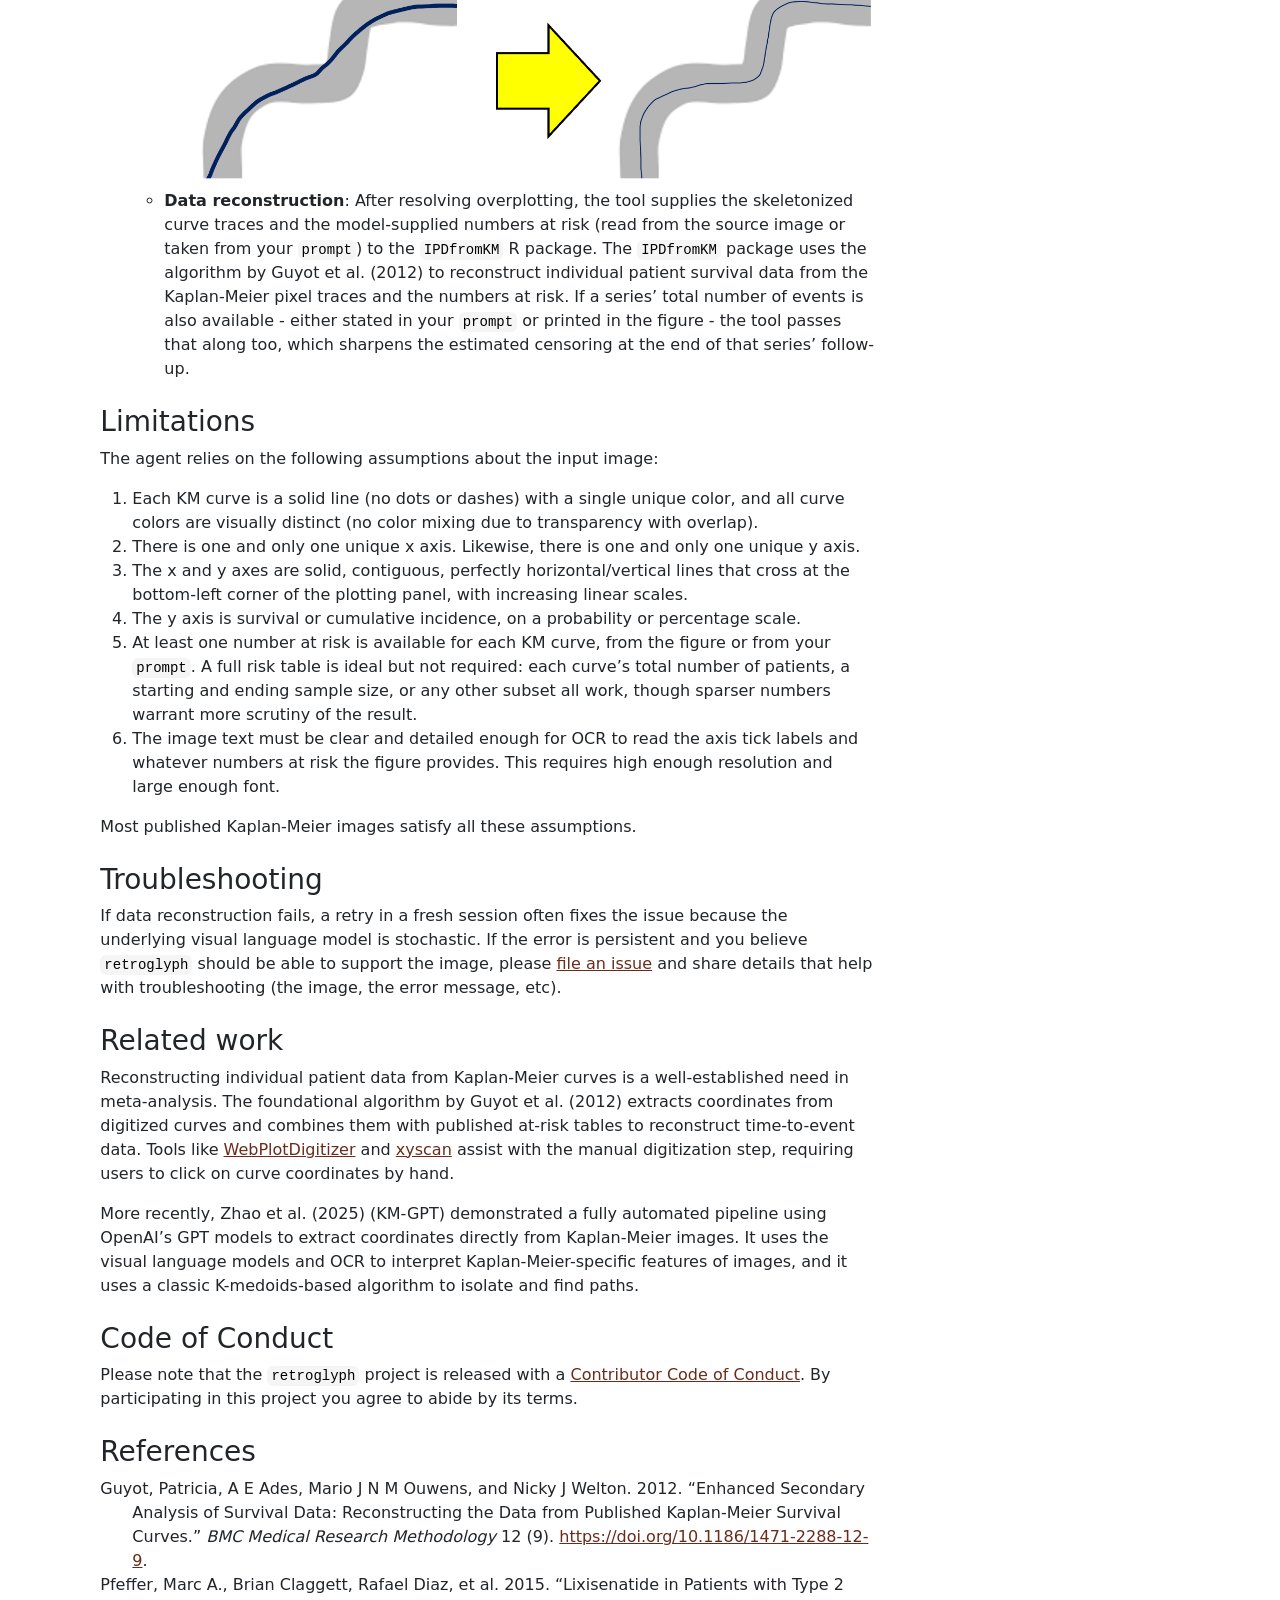
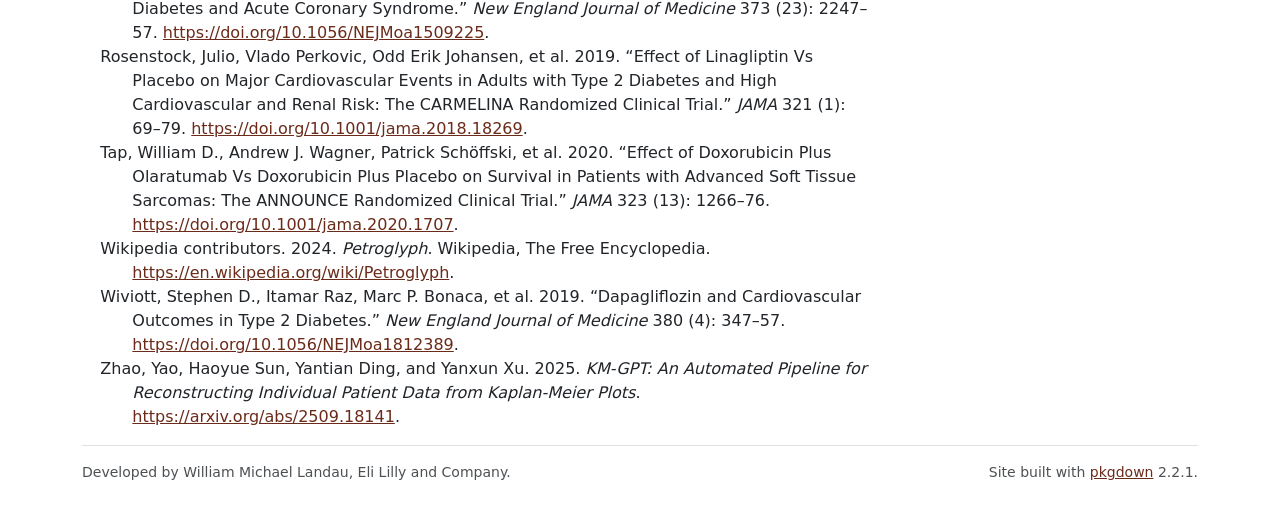
==== commit d72c9d4b: "Deploying to gh-pages from @ wlandau/retroglyph@8f7216ddfa1549fb226f0a02a7b5af75cf4ef019 🚀" ====
--- a/index.html
+++ b/index.html
@@ -138,7 +138,7 @@
 <h2 id="accessing-results">Accessing results<a class="anchor" aria-label="anchor" href="#accessing-results"></a>
 </h2>
 <p>Methods in the <code>agent</code> object allow you to access results. Do not trust those results until you have reviewed the reconstructed image and risk table (see the next sections).</p>
-<p>The <code><a href="https://rdrr.io/r/utils/data.html" class="external-link">data()</a></code> method shows survival data reconstructed using the <code>IPDfromKM</code> R package, from the image’s risk table (or, for a figure with no risk table, from the total number of patients in each data series).</p>
+<p>The <code><a href="https://rdrr.io/r/utils/data.html" class="external-link">data()</a></code> method shows survival data reconstructed using the <code>IPDfromKM</code> R package, from the numbers at risk the model read off the image or took from your <code>prompt</code>.</p>
 <div class="sourceCode" id="cb9"><pre class="downlit sourceCode r">
 <code class="sourceCode R"><span><span class="va">agent</span><span class="op">$</span><span class="fu">data</span><span class="op">(</span><span class="op">)</span></span>
 <span><span class="co">#&gt; # A tibble: 700 × 3</span></span>
@@ -173,7 +173,7 @@
 <li>The isolated Kaplan-Meier curves disagree with those in the original image.</li>
 <li>One or more occluded curves may be poorly traced or incomplete.</li>
 <li>The x and y axis labels may be wrong, in which case the reconstructed data will be on the wrong scale.</li>
-<li>The risk table read from the original image does not match the original (or, for a figure with no risk table, the per-series totals of patients do not match).</li>
+<li>The numbers at risk read from the original image do not match the original.</li>
 <li>The step function in a Kaplan-Meier data series has too few jumps for the algorithm by Guyot et al. (2012) (<a href="https://CRAN.R-project.org/package=IPDfromKM" class="external-link"><code>IPDfromKM</code></a> R package) to reconstruct the data accurately.</li>
 </ol>
 <p>The <code>compare()</code> method lets you check for these and other issues that the automated processing may have missed. For each reconstructed patient-level survival curve, <code>compare(data = "survival")</code> (default) refits the reconstructed survival data using <code><a href="https://rdrr.io/pkg/survival/man/survfit.html" class="external-link">survival::survfit()</a></code> to derive the Kaplan-Meier step function, then redraws it on a blank canvas with the same axes as the original image. After it redraws all the curves and axes, it launches an HTML widget to compare the resulting reconstructed image against the target image.<a class="footnote-ref" tabindex="0" data-bs-toggle="popover" data-bs-content='&lt;p&gt;&lt;code&gt;compare(data = "trace")&lt;/code&gt; is similar, but it redraws the upstream pixel trace instead of the downstream survival data. If there are problems in the reconstruction process, this allows users to distinguish between problems due to &lt;code&gt;retroglyph&lt;/code&gt; (which usually show up in the trace) versus problems due to &lt;code&gt;IPDfromKM&lt;/code&gt;, which only affect the downstream survival data.&lt;/p&gt;'><sup>2</sup></a> If the curves in the two figures match, then the reconstruction was successful. <code>compare(data = "censoring")</code> refits the same curves but draws them one pixel wide with a short vertical tick at every reconstructed censoring time, so the censoring marks can be checked against the ones in the source figure.<a class="footnote-ref" tabindex="0" data-bs-toggle="popover" data-bs-content="&lt;p&gt;The thinning is what makes the ticks legible: a tick a couple of pixels tall disappears inside a curve drawn at the source figure’s own line width.&lt;/p&gt;"><sup>3</sup></a> Matches are generally better for denser curves with more points, and worse for sparse curves with few points<a class="footnote-ref" tabindex="0" data-bs-toggle="popover" data-bs-content='&lt;p&gt;This may be an inherent limitation of the algorithm by Guyot et al. (2012) in the &lt;a href="https://CRAN.R-project.org/package=IPDfromKM" class="external-link"&gt;&lt;code&gt;IPDfromKM&lt;/code&gt;&lt;/a&gt; R package, which is responsible for reconstructing patient-level survival data from a Kaplan-Meier pixel trace and its corresponding entries in the risk table.&lt;/p&gt;'><sup>4</sup></a>.</p>
@@ -186,7 +186,7 @@
 <code class="sourceCode R"><span><span class="va">agent</span><span class="op">$</span><span class="fu">compare</span><span class="op">(</span>front <span class="op">=</span> <span class="fl">1</span><span class="op">)</span></span></code></pre></div>
 <figure><img src="./reference/figures/readme/compare-placebo.png" alt="Reconstructed image with the placebo curve in the foreground"><figcaption aria-hidden="true">
 Reconstructed image with the placebo curve in the foreground
-</figcaption></figure><p>The <code>risk_table()</code> method shows the risk table the model read from the source image. The risk table is an important input for reconstructing individual patient survival data, so please review it to ensure the model read it correctly. If the figure had no risk table, the model instead supplies the total number of patients in each data series, and this method shows a single column at time 0 holding those totals. The model reads these numbers off the source image visually, and only you can catch a misread digit. If the reconstructed risk table matches the one from the source image, and if <code>agent$compare()</code> showed good agreement with the source, then the reconstructed data from <code>agent$data()</code> is likely to be accurate.</p>
+</figcaption></figure><p>The <code>risk_table()</code> method shows the numbers at risk the model read from the source image or took from your <code>prompt</code>, at whatever time points were available (possibly as few as one per series). These are an important input for reconstructing individual patient survival data, and the model reads them off the image visually, so only you can catch a misread digit. If they match the source image, and if <code>agent$compare()</code> showed good agreement with the source, then the reconstructed data from <code>agent$data()</code> is likely to be accurate.</p>
 <div class="sourceCode" id="cb13"><pre class="downlit sourceCode r">
 <code class="sourceCode R"><span><span class="va">agent</span><span class="op">$</span><span class="fu">risk_table</span><span class="op">(</span>mode <span class="op">=</span> <span class="st">"transposed"</span><span class="op">)</span></span>
 <span><span class="co">#&gt; # A tibble: 2 × 8</span></span>
@@ -273,12 +273,12 @@
 <li>
 <code>quantiles.csv</code>: Kaplan-Meier survival quantiles (e.g. median survival) for each series.</li>
 <li>
-<code>risk_table.csv</code>: the risk table read from the original image, or - for a figure with no risk table - one row per data series at time 0 holding that series’ total number of patients.</li>
+<code>risk_table.csv</code>: the numbers at risk read from the original image or taken from your <code>prompt</code>, at whatever time points were available.</li>
 </ul>
 <p>Remarks:</p>
 <ul>
 <li>The reference series is identified in the legend by the <code>reference</code> column (<code>TRUE</code> for that series). Hazard ratios are computed relative to it; when the curves do not represent treatment arms, this is simply the denominator for the ratio.</li>
-<li>Every image must have a risk table, or a known total number of patients per data series (see <a href="#limitations">Limitations</a>). If the model determines the source image has neither, it stops before calling the distill or data tools, and none of these files are produced.</li>
+<li>Every image needs at least one number at risk per data series (see <a href="#limitations">Limitations</a>). If the model determines the source image has none and you supplied none, it stops before calling the distill or data tools, and none of these files are produced.</li>
 <li>Total events, by contrast, is optional. <code>events_table.csv</code> is simply absent when no series reported a total, which is common and not an error.</li>
 </ul>
 </div>
@@ -294,7 +294,7 @@
 A quantized version of the simulated image with at most 256 unique pixel colors
 </figcaption></figure><ol start="2" style="list-style-type: decimal">
 <li>
-<strong>The “Label” tool</strong>. The model calls this tool second, right after quantize, and exactly once: it takes no arguments and always runs with the same fixed OCR settings, so a second call would return an identical result. It returns one image: a grayscale annotated copy of the source with set-of-mark labels, a technique called <a href="https://arxiv.org/abs/2310.11441" class="external-link">set-of-mark prompting</a>. The <a href="http://docs.ropensci.org/tesseract/" class="external-link"><code>tesseract</code></a> package uses OCR to detect the positions of numbers in the image<a class="footnote-ref" tabindex="0" data-bs-toggle="popover" data-bs-content='&lt;p&gt;&lt;a href="http://docs.ropensci.org/tesseract/" class="external-link"&gt;&lt;code&gt;tesseract&lt;/code&gt;&lt;/a&gt; passes on the recognized text at those positions to the language model, and then the latter makes the final judgment call on what the numbers are.&lt;/p&gt;'><sup>5</sup></a>, and then the <a href="http://docs.ropensci.org/magick/" class="external-link"><code>magick</code></a> package marks those numbers with letter labels and bounding boxes. As soon as it sees the source image, the model checks whether it has a risk table (see <a href="#limitations">Limitations</a>). Every image is required to have one, or a known total number of patients in each data series, and the model stops immediately, without calling any other tool, if it has neither.</li>
+<strong>The “Label” tool</strong>. The model calls this tool second, right after quantize, and exactly once: it takes no arguments and always runs with the same fixed OCR settings, so a second call would return an identical result. It returns one image: a grayscale annotated copy of the source with set-of-mark labels, a technique called <a href="https://arxiv.org/abs/2310.11441" class="external-link">set-of-mark prompting</a>. The <a href="http://docs.ropensci.org/tesseract/" class="external-link"><code>tesseract</code></a> package uses OCR to detect the positions of numbers in the image<a class="footnote-ref" tabindex="0" data-bs-toggle="popover" data-bs-content='&lt;p&gt;&lt;a href="http://docs.ropensci.org/tesseract/" class="external-link"&gt;&lt;code&gt;tesseract&lt;/code&gt;&lt;/a&gt; passes on the recognized text at those positions to the language model, and then the latter makes the final judgment call on what the numbers are.&lt;/p&gt;'><sup>5</sup></a>, and then the <a href="http://docs.ropensci.org/magick/" class="external-link"><code>magick</code></a> package marks those numbers with letter labels and bounding boxes. As soon as it sees the source image, the model checks whether the numbers at risk are available (see <a href="#limitations">Limitations</a>). Every curve needs at least one, from the figure or from your <code>prompt</code>, and the model stops immediately, without calling any other tool, if a curve has none.</li>
 </ol>
 <figure><img src="./reference/figures/readme/label.png" alt="A grayscale version of the simulated image with red labels and bounding boxes to mark positive numbers"><figcaption aria-hidden="true">
 A grayscale version of the simulated image with red labels and bounding boxes to mark positive numbers
@@ -333,7 +333,7 @@
 </ul>
 </li>
 <li>
-<strong>Data reconstruction</strong>: After resolving overplotting, the tool supplies the skeletonized curve traces and the model-supplied risk table values (read from the source image) to the <code>IPDfromKM</code> R package. A figure with no risk table is reconstructed from the total number of patients in each data series instead, supplied as a risk table of one entry per series at time 0 — that total <em>is</em> the number at risk at time zero, so nothing about the reconstruction changes. The <code>IPDfromKM</code> package uses the algorithm by Guyot et al. (2012) to reconstruct individual patient survival data from the Kaplan-Meier pixel traces and the risk table. If a series’ total number of events is also available - either stated in your <code>prompt</code> or printed in the figure - the tool passes that along too, which sharpens the estimated censoring at the end of that series’ follow-up.</li>
+<strong>Data reconstruction</strong>: After resolving overplotting, the tool supplies the skeletonized curve traces and the model-supplied numbers at risk (read from the source image or taken from your <code>prompt</code>) to the <code>IPDfromKM</code> R package. The <code>IPDfromKM</code> package uses the algorithm by Guyot et al. (2012) to reconstruct individual patient survival data from the Kaplan-Meier pixel traces and the numbers at risk. If a series’ total number of events is also available - either stated in your <code>prompt</code> or printed in the figure - the tool passes that along too, which sharpens the estimated censoring at the end of that series’ follow-up.</li>
 </ul>
 </li>
 </ol>
@@ -347,8 +347,8 @@
 <li>There is one and only one unique x axis. Likewise, there is one and only one unique y axis.</li>
 <li>The x and y axes are solid, contiguous, perfectly horizontal/vertical lines that cross at the bottom-left corner of the plotting panel, with increasing linear scales.</li>
 <li>The y axis is survival or cumulative incidence, on a probability or percentage scale.</li>
-<li>The image must contain a risk table, or the total number of patients in each data series must be known (from the figure itself or from your prompt).</li>
-<li>The image text must be clear and detailed enough for OCR to read the axis tick labels and the risk table (or the per-series totals that stand in for it). This requires high enough resolution and large enough font.</li>
+<li>At least one number at risk is available for each KM curve, from the figure or from your <code>prompt</code>. A full risk table is ideal but not required: each curve’s total number of patients, a starting and ending sample size, or any other subset all work, though sparser numbers warrant more scrutiny of the result.</li>
+<li>The image text must be clear and detailed enough for OCR to read the axis tick labels and whatever numbers at risk the figure provides. This requires high enough resolution and large enough font.</li>
 </ol>
 <p>Most published Kaplan-Meier images satisfy all these assumptions.</p>
 </div>
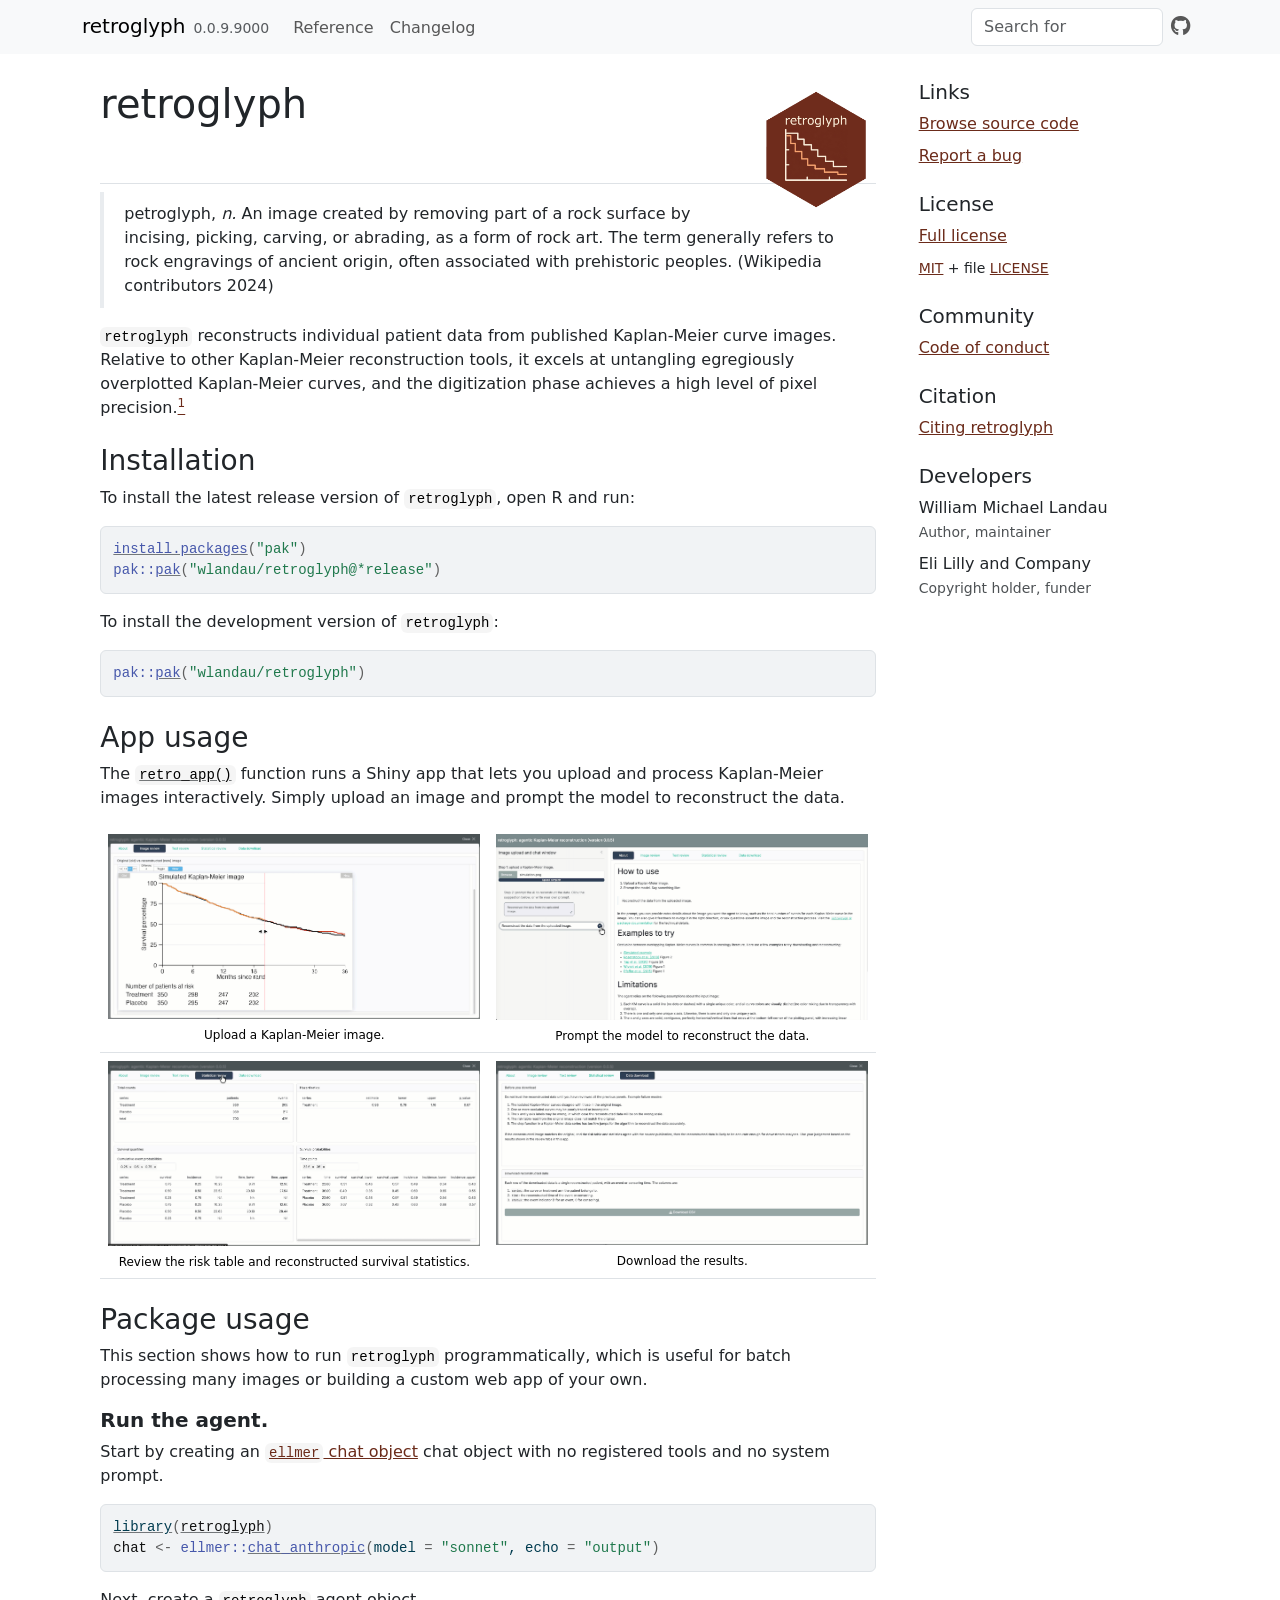
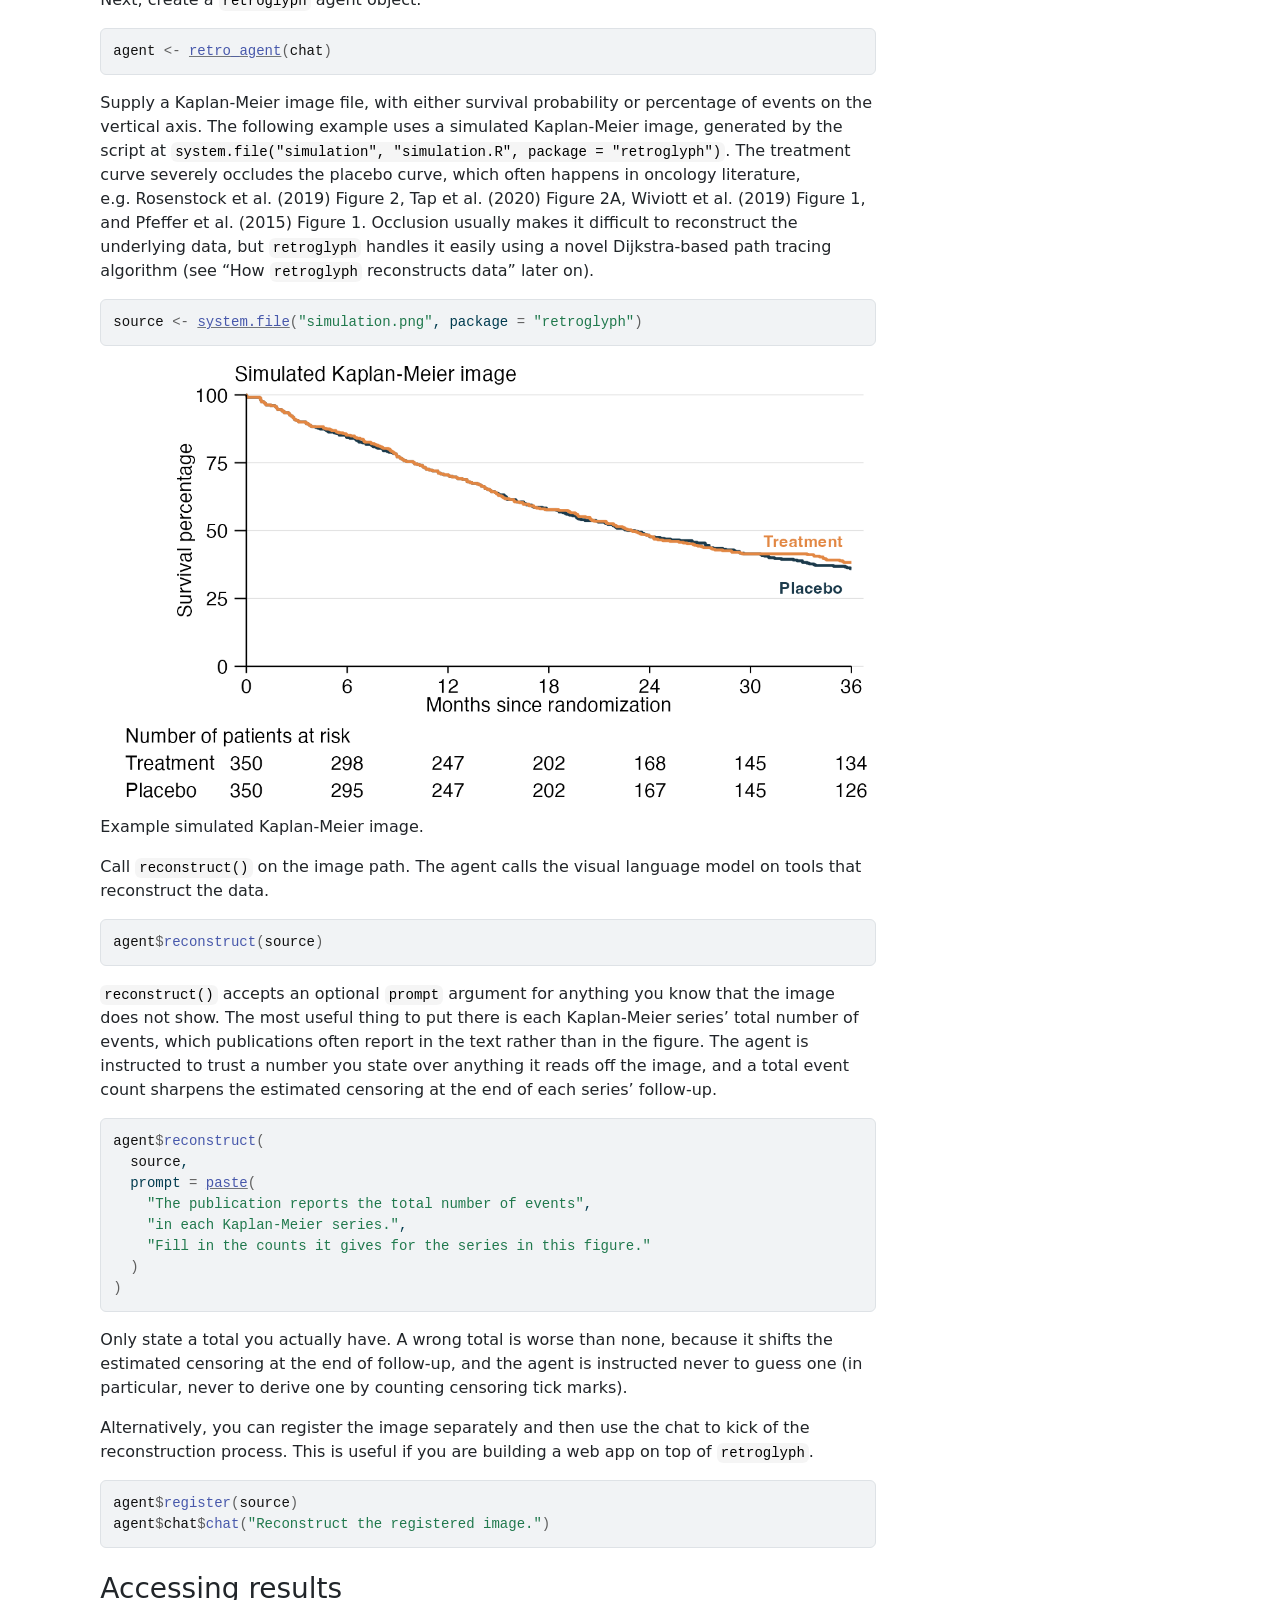
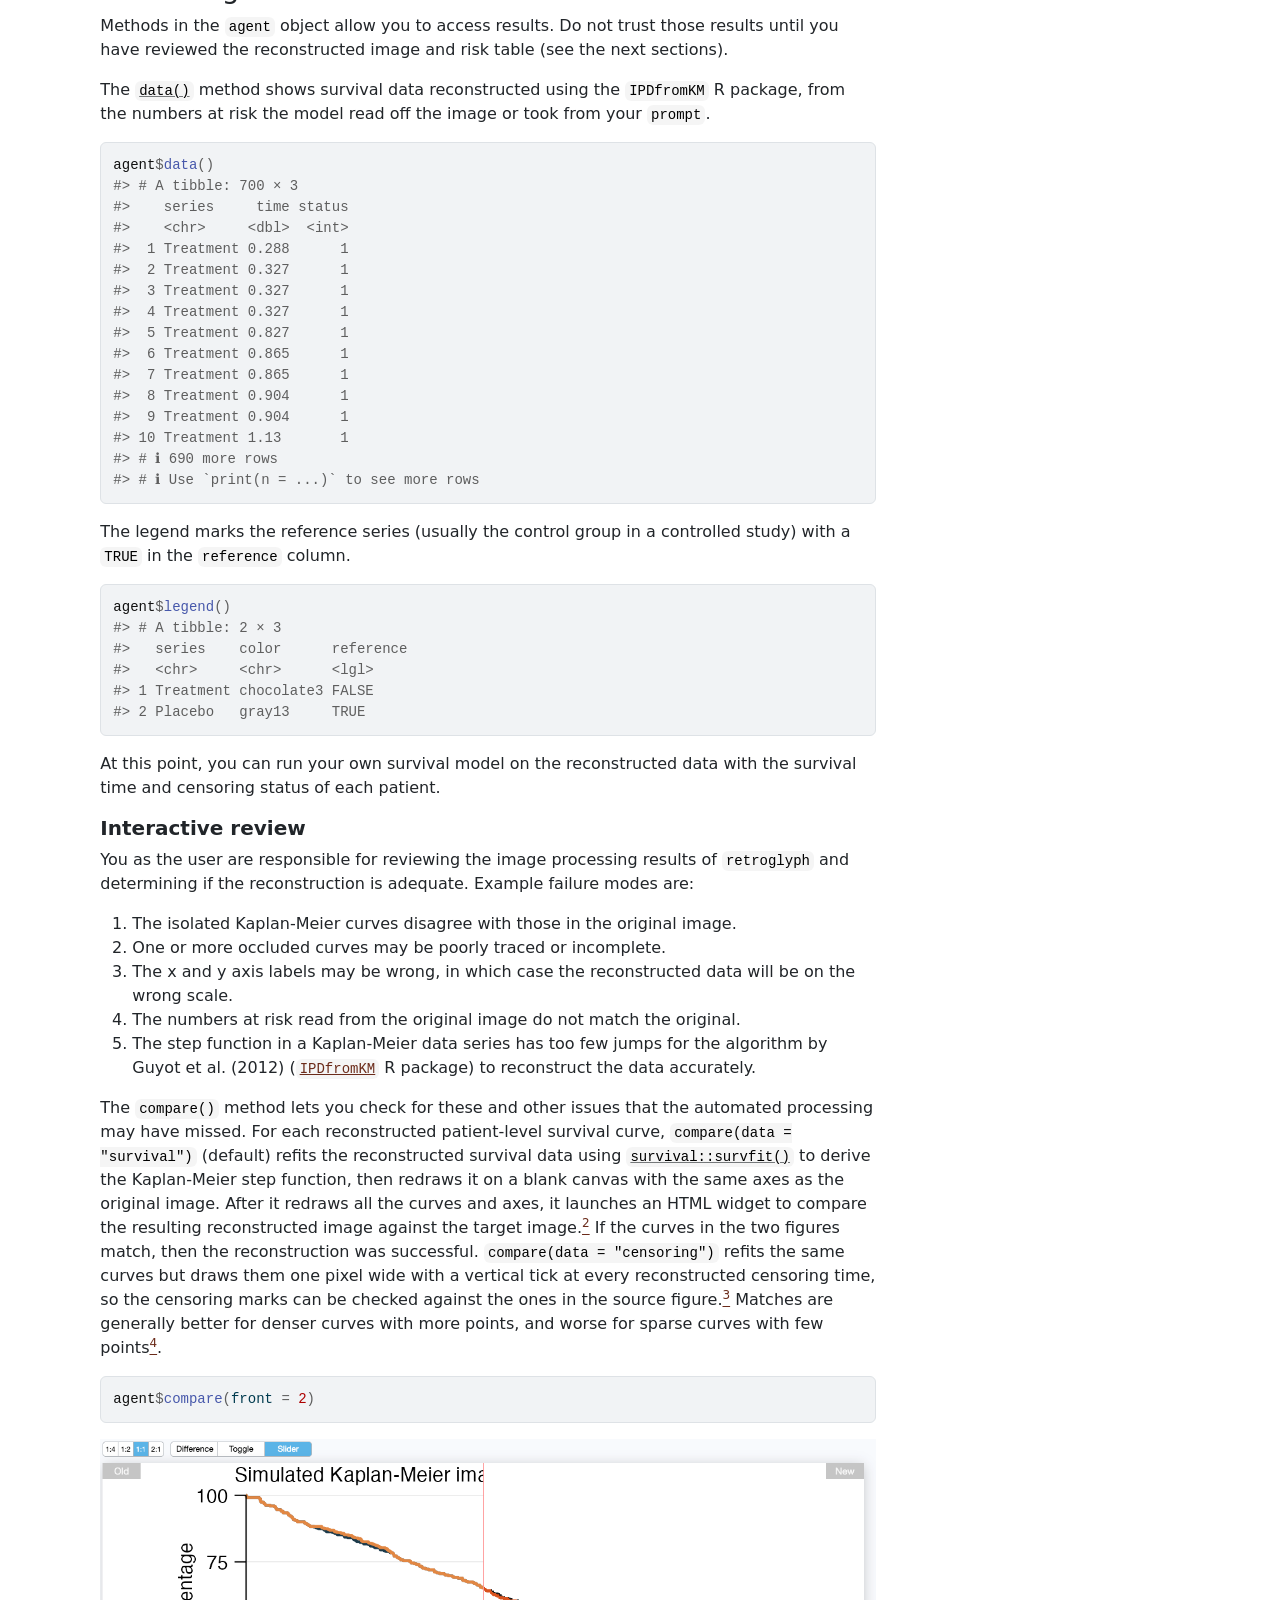
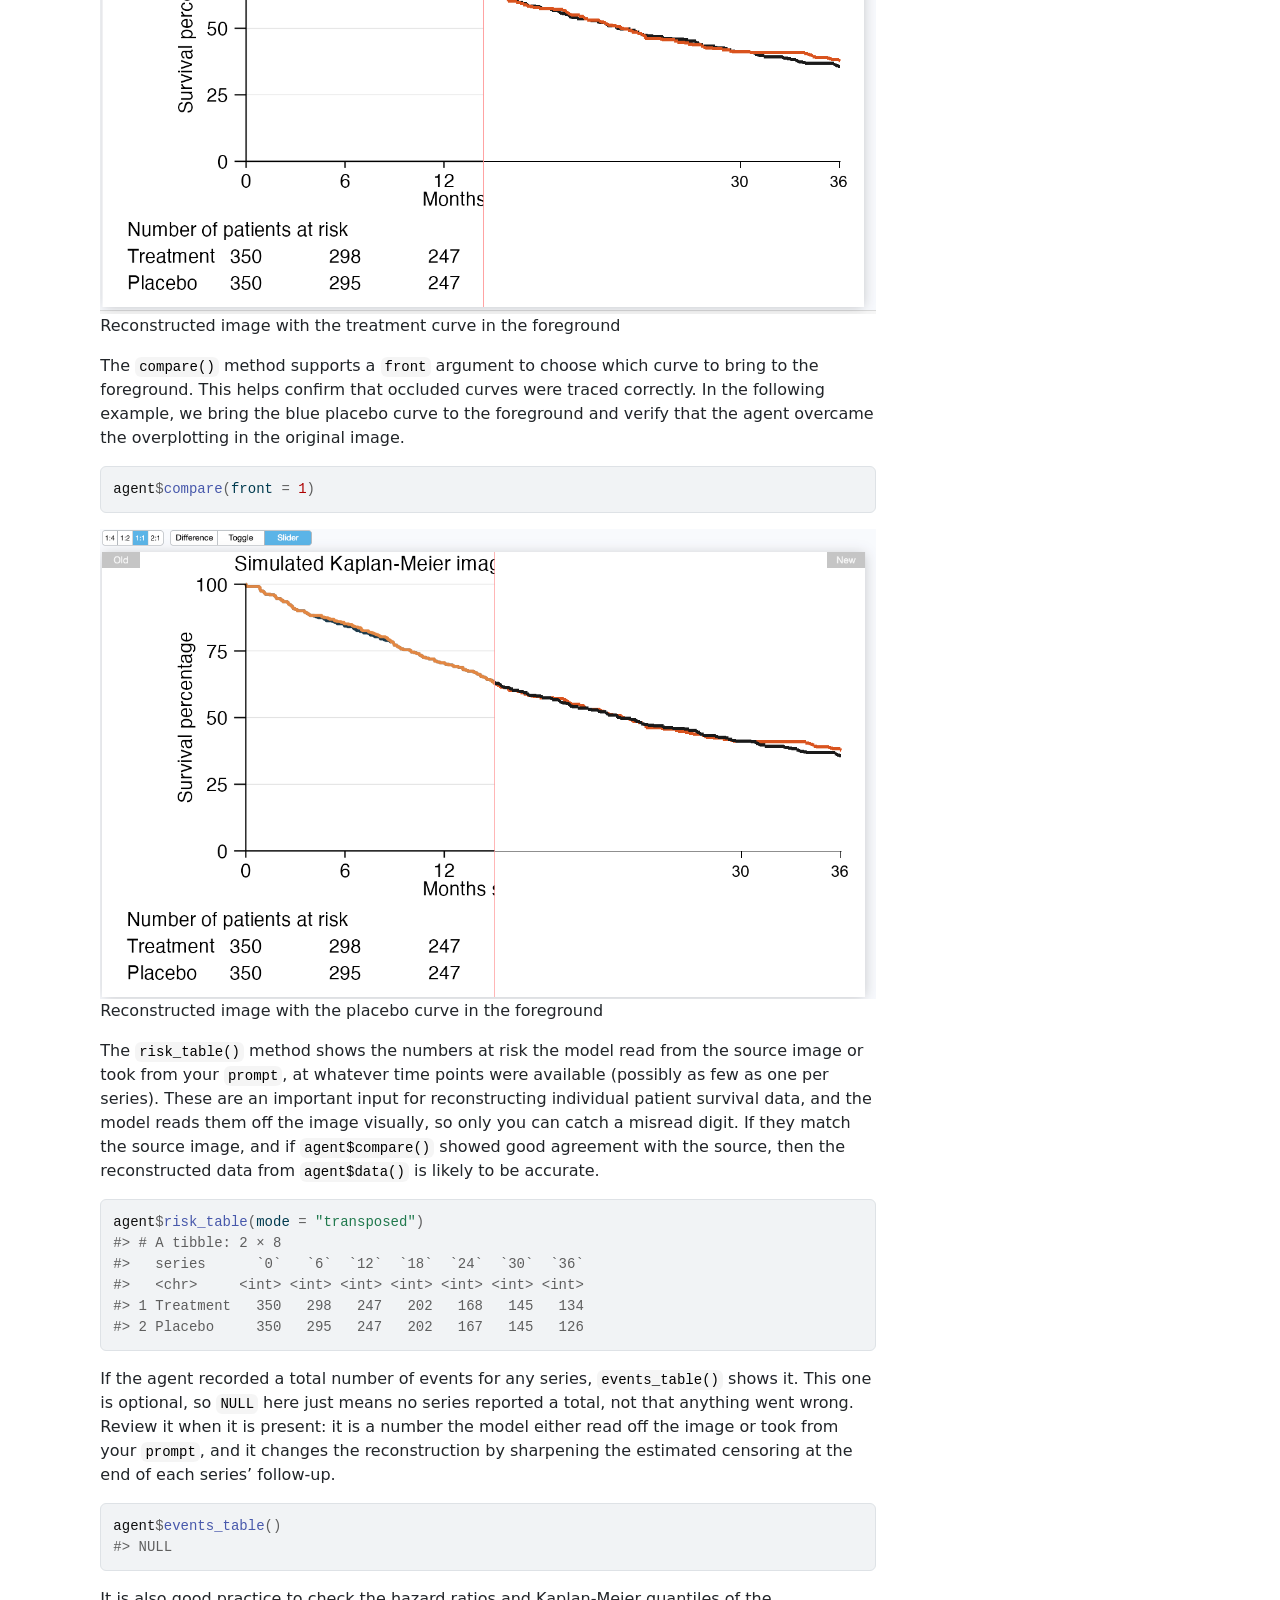
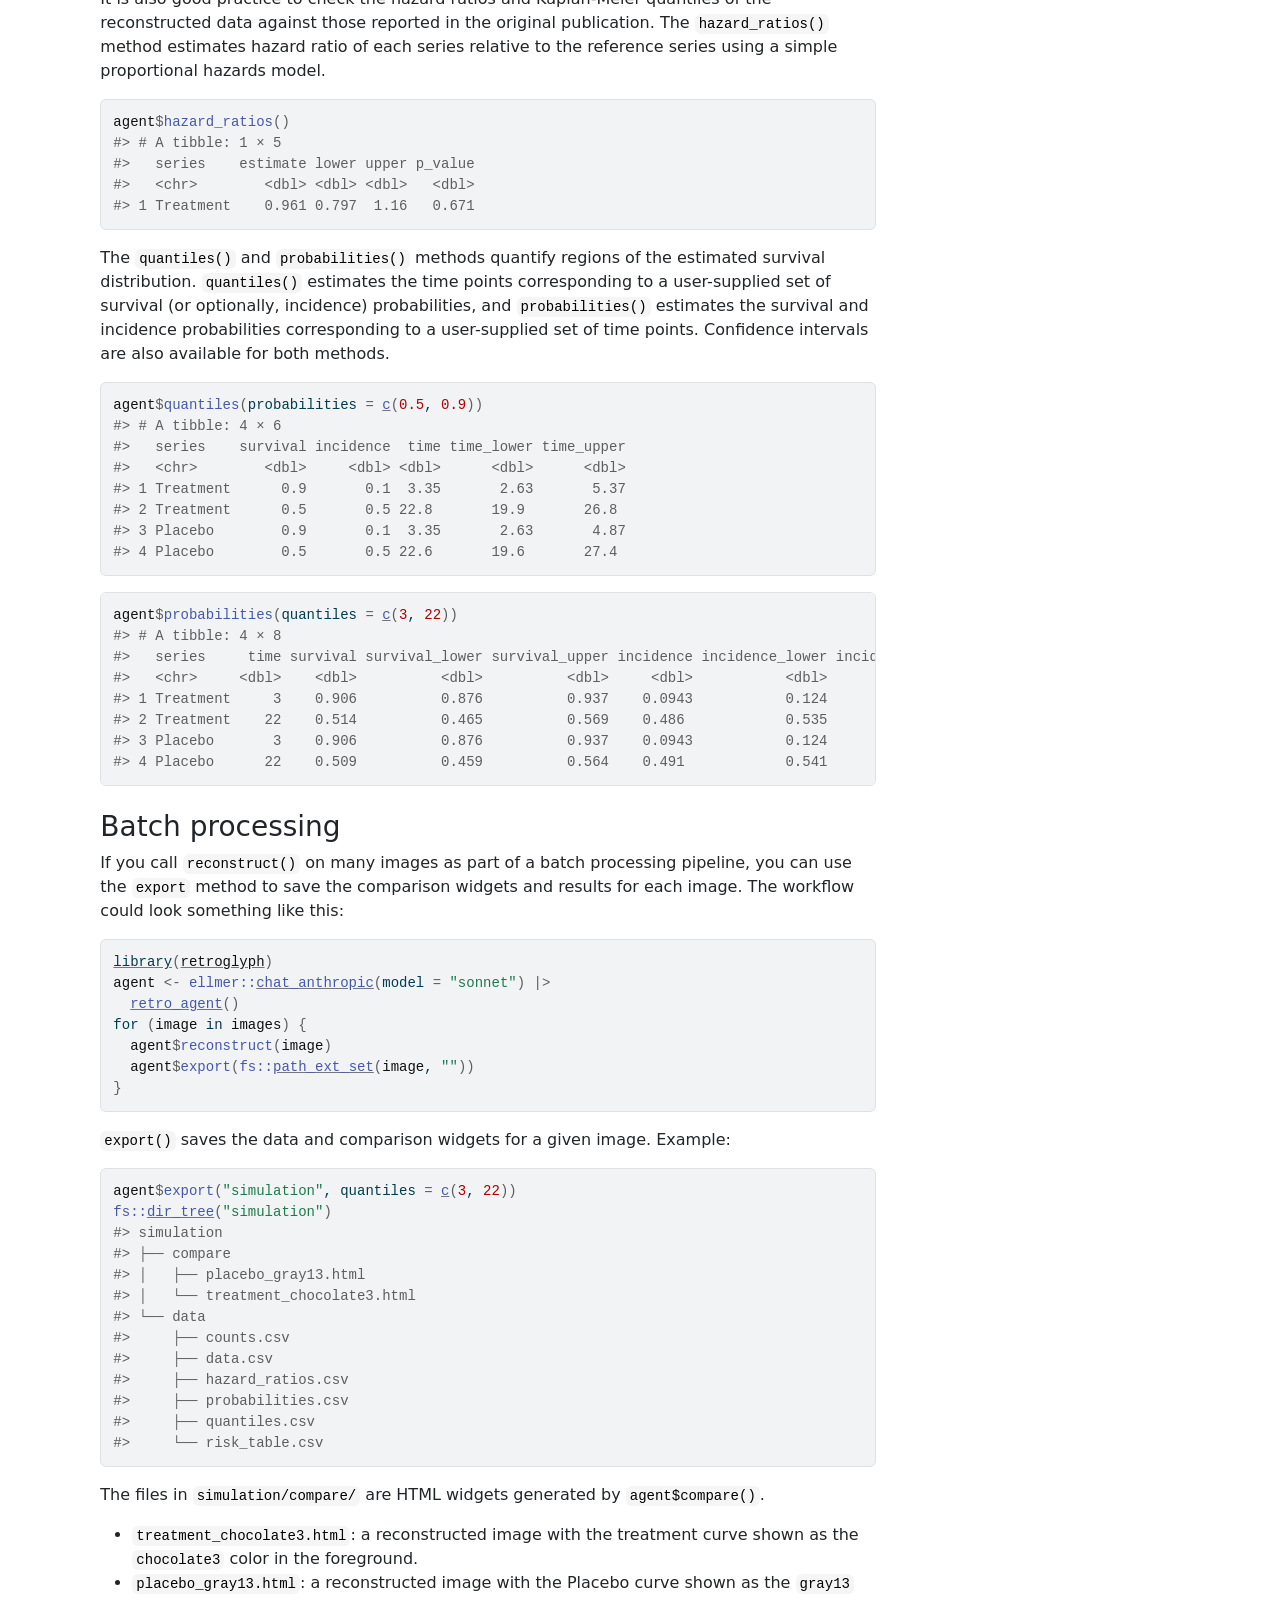
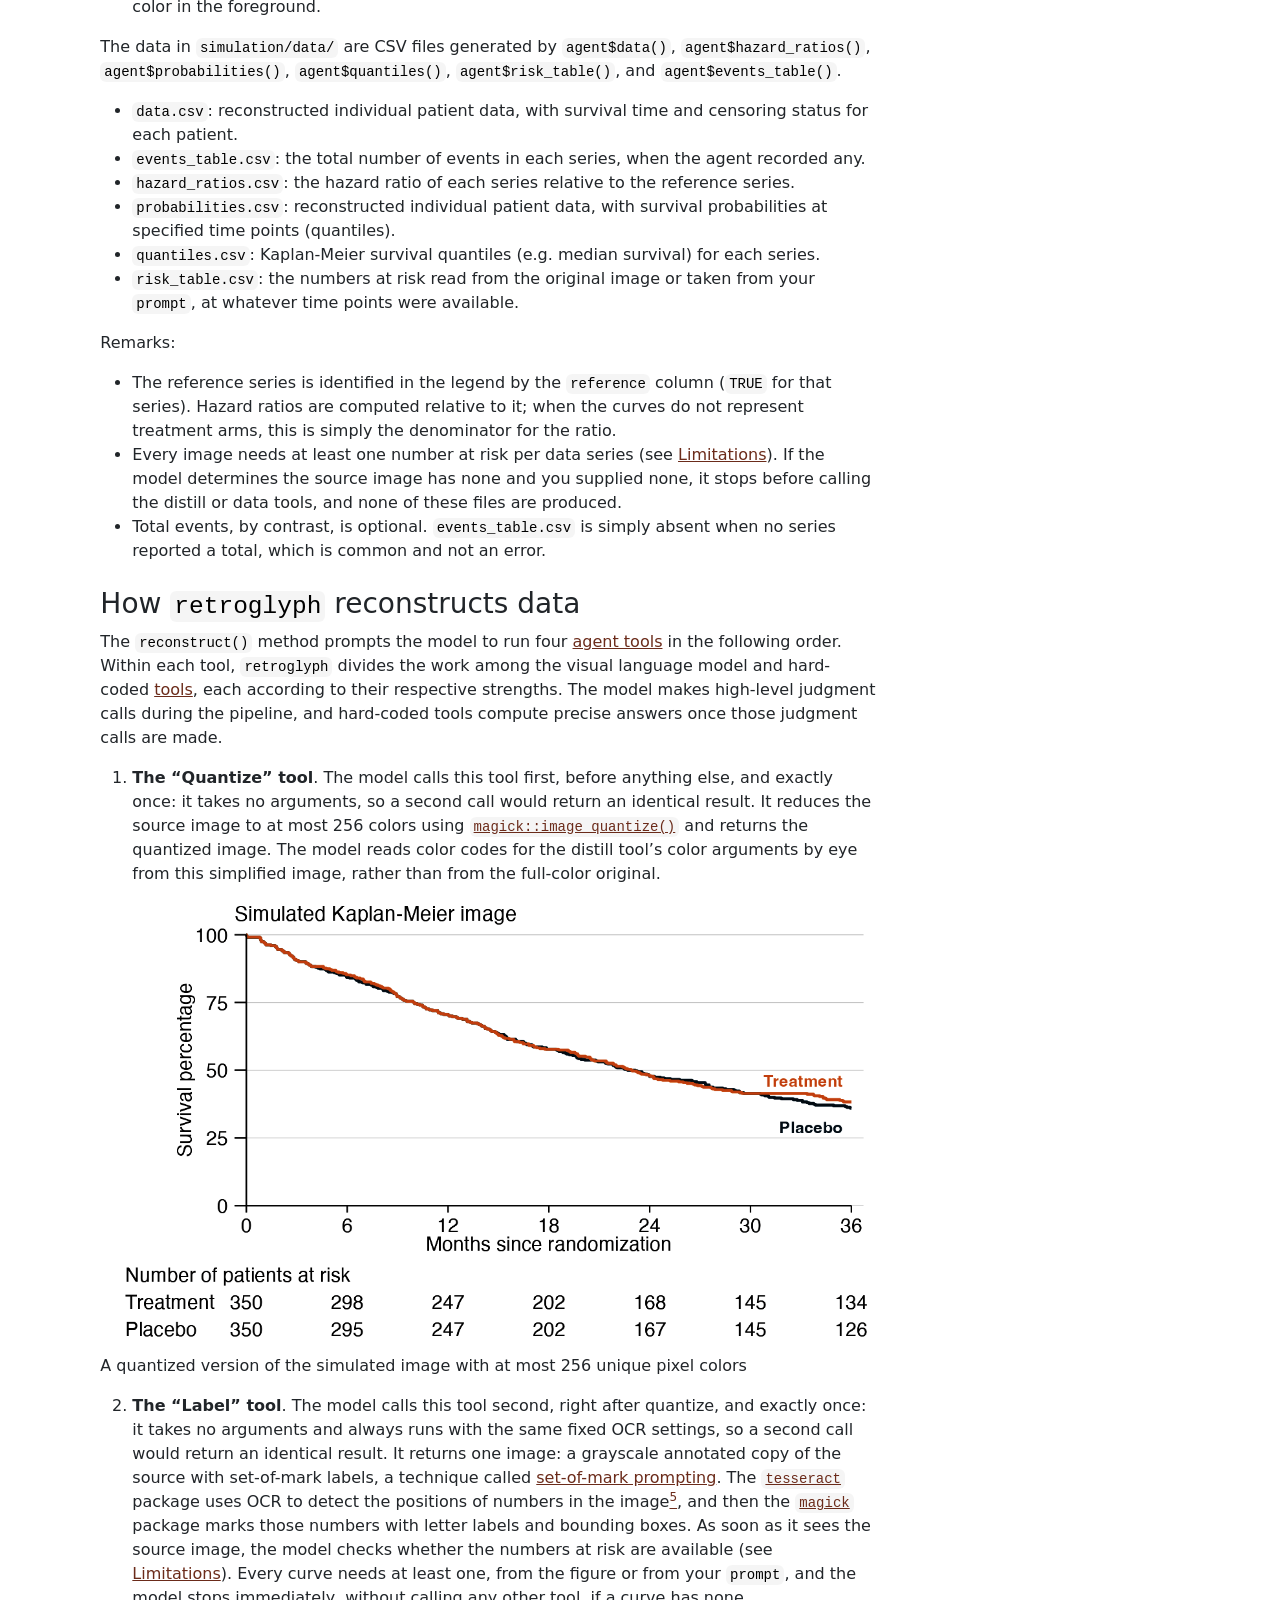
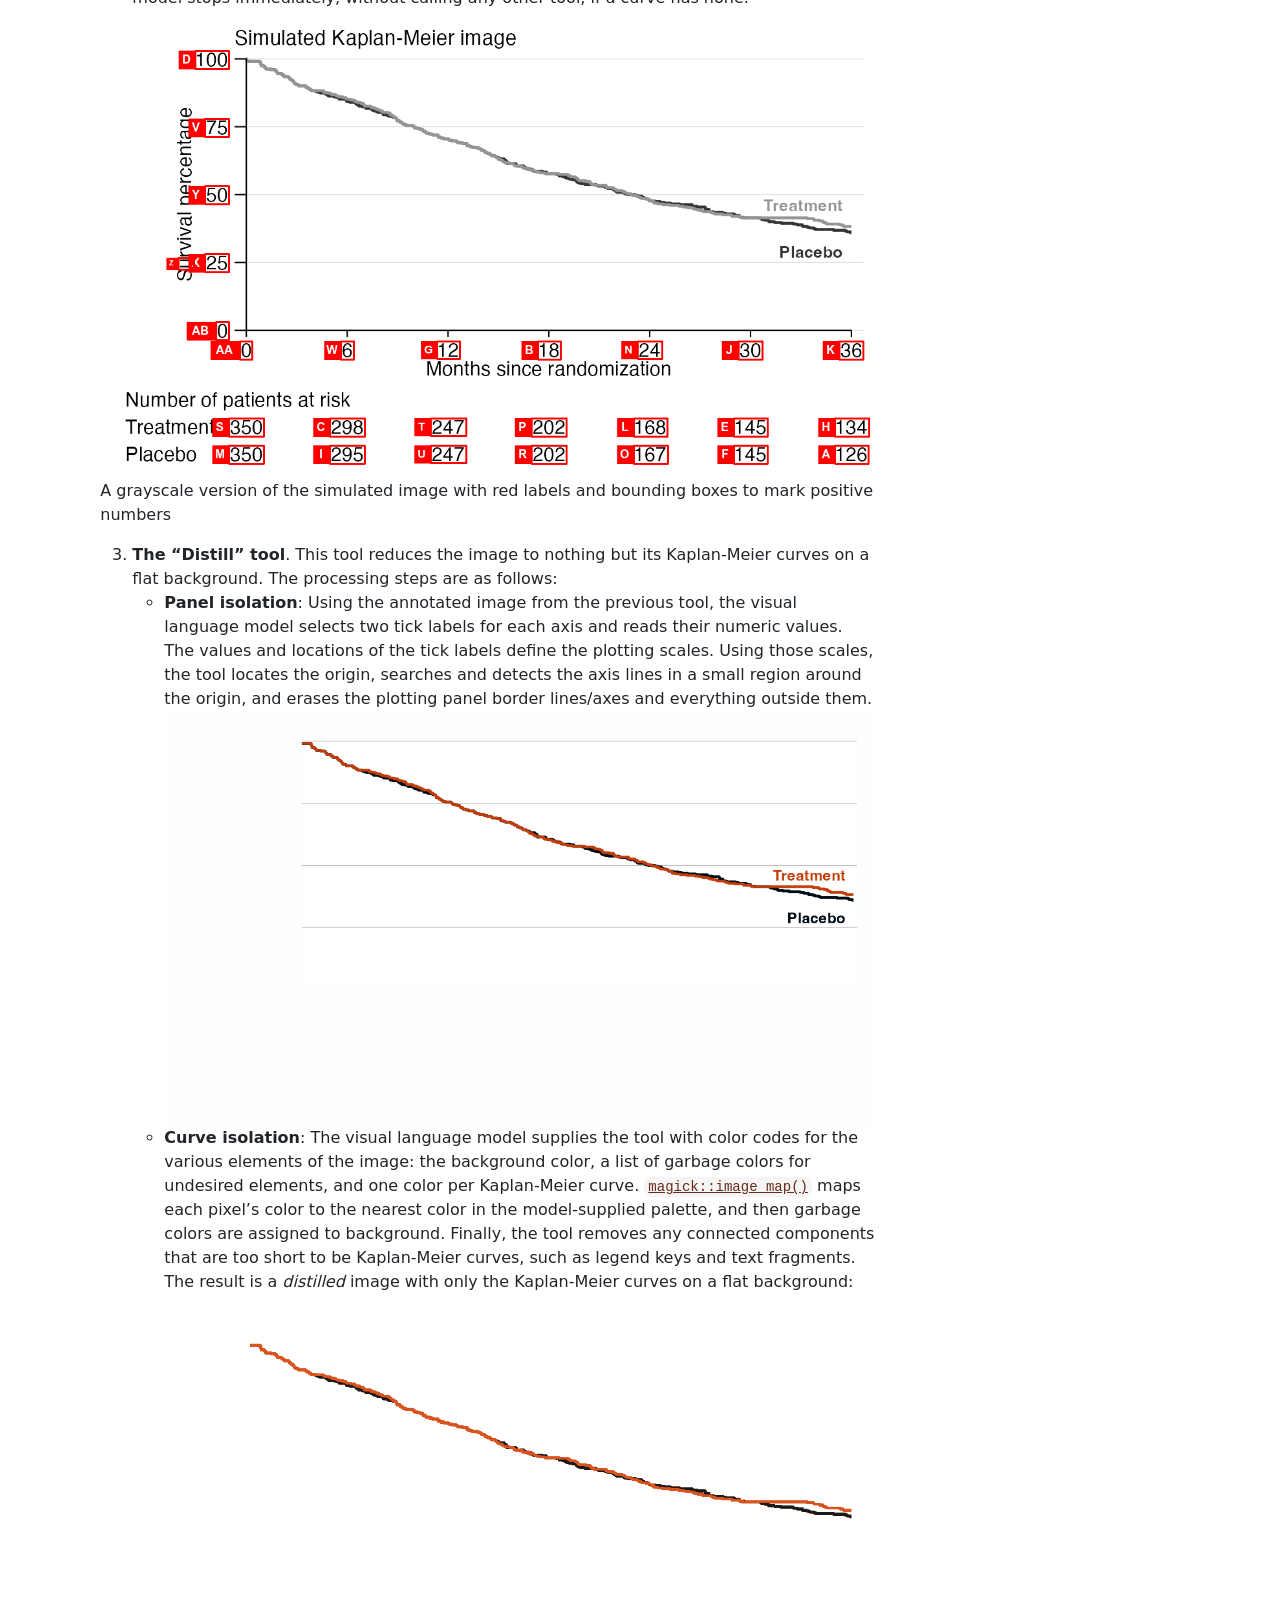
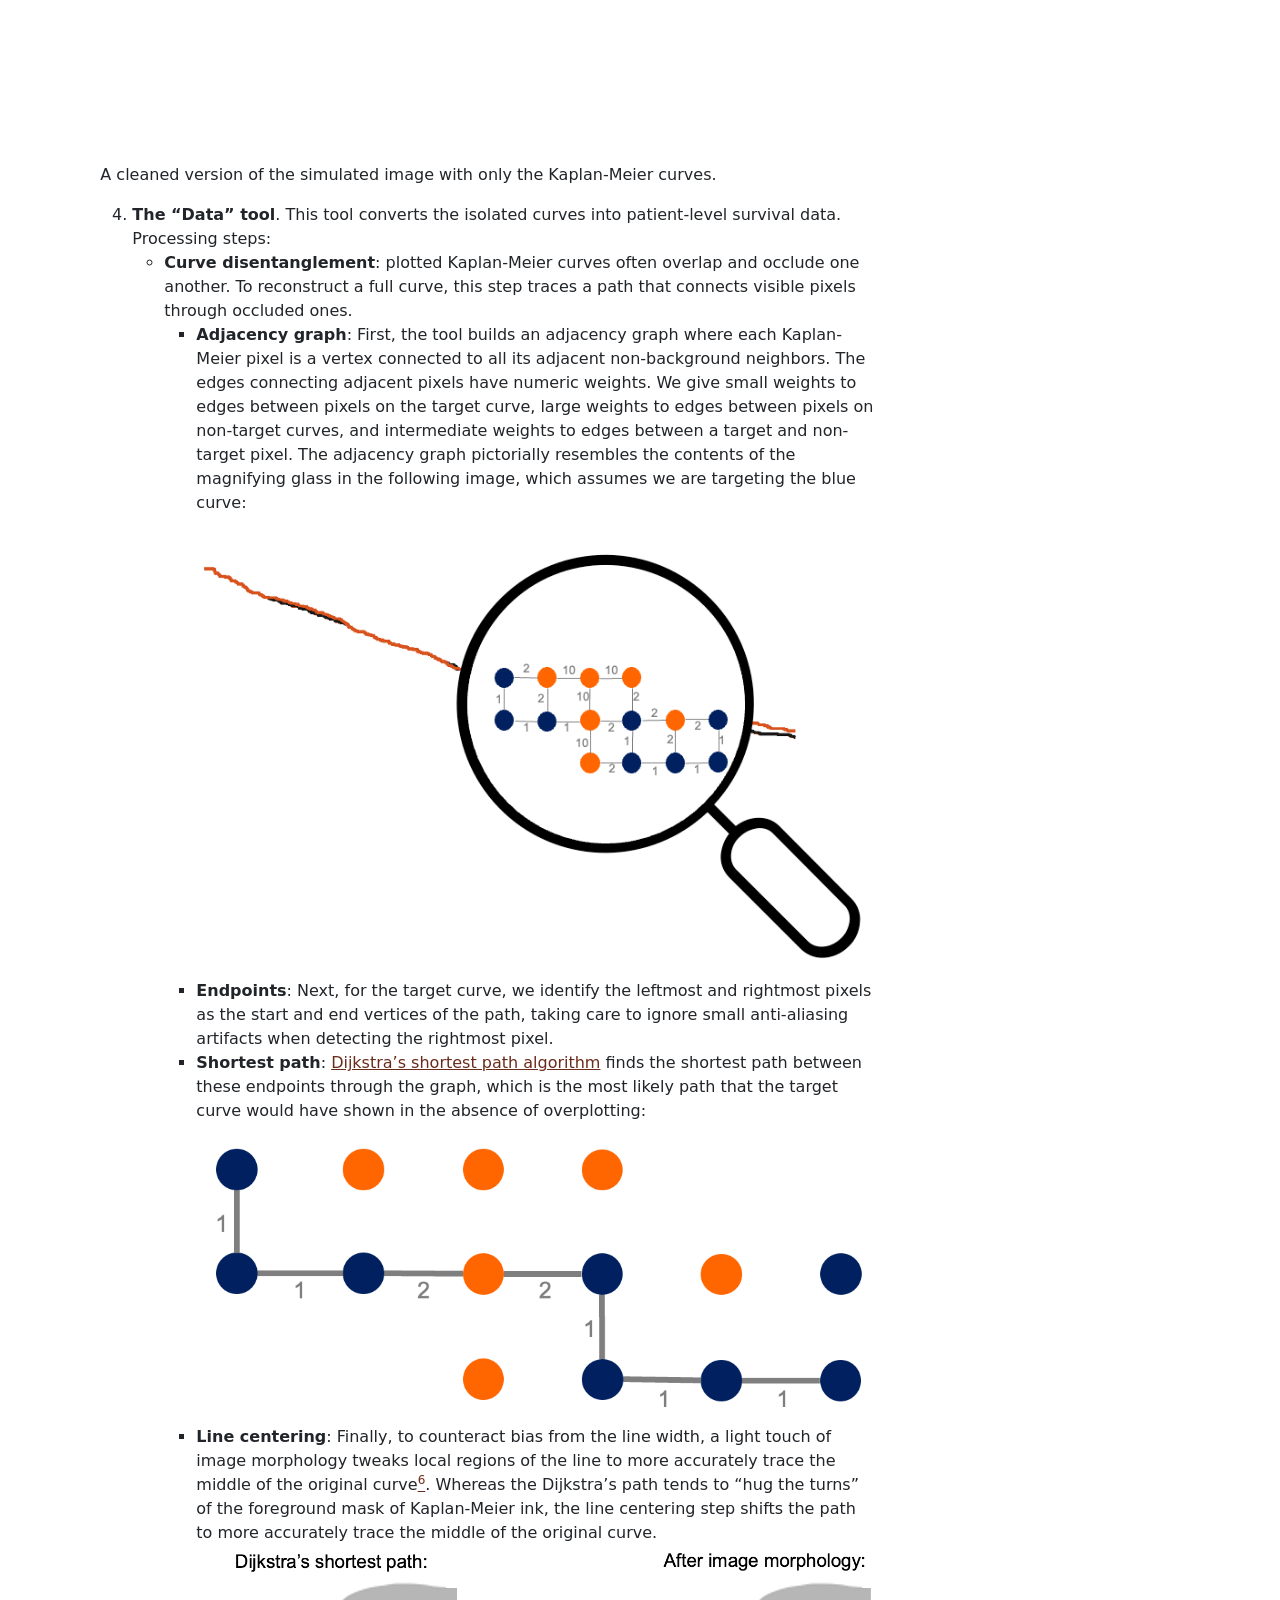
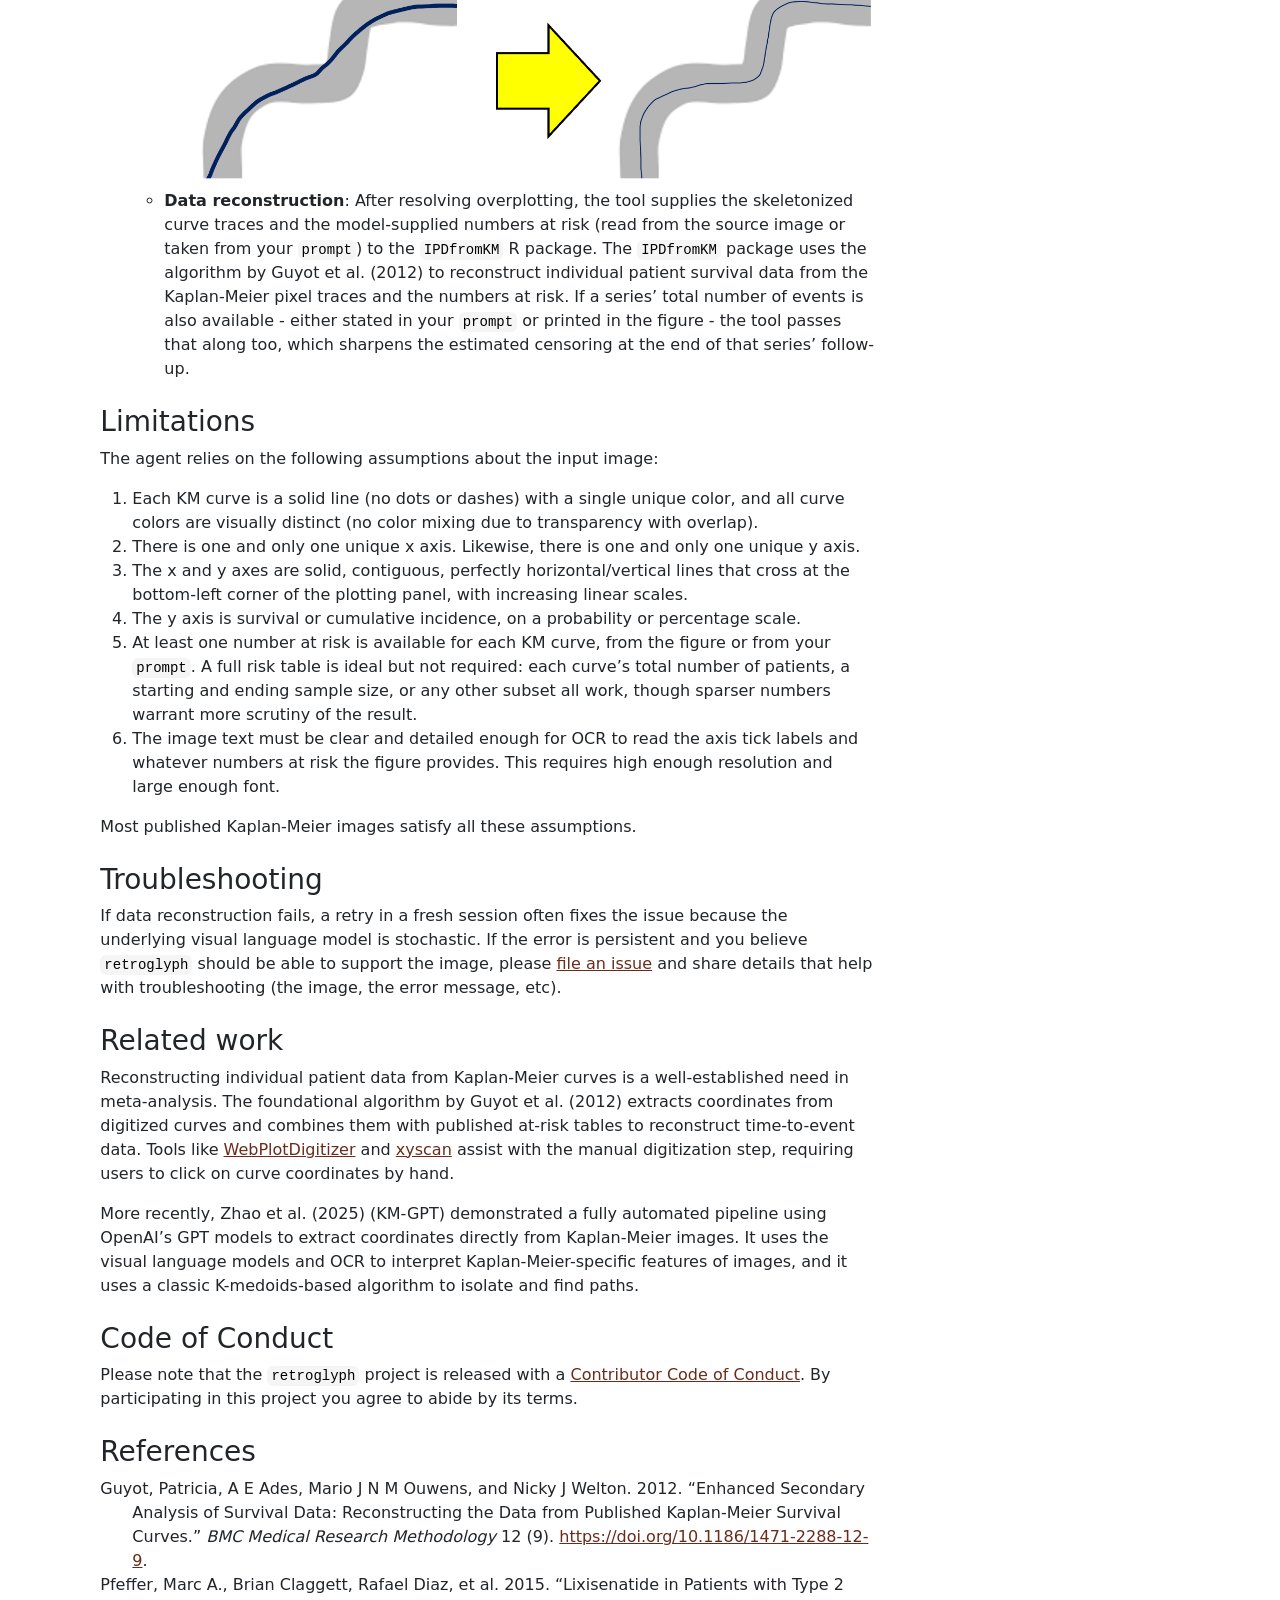
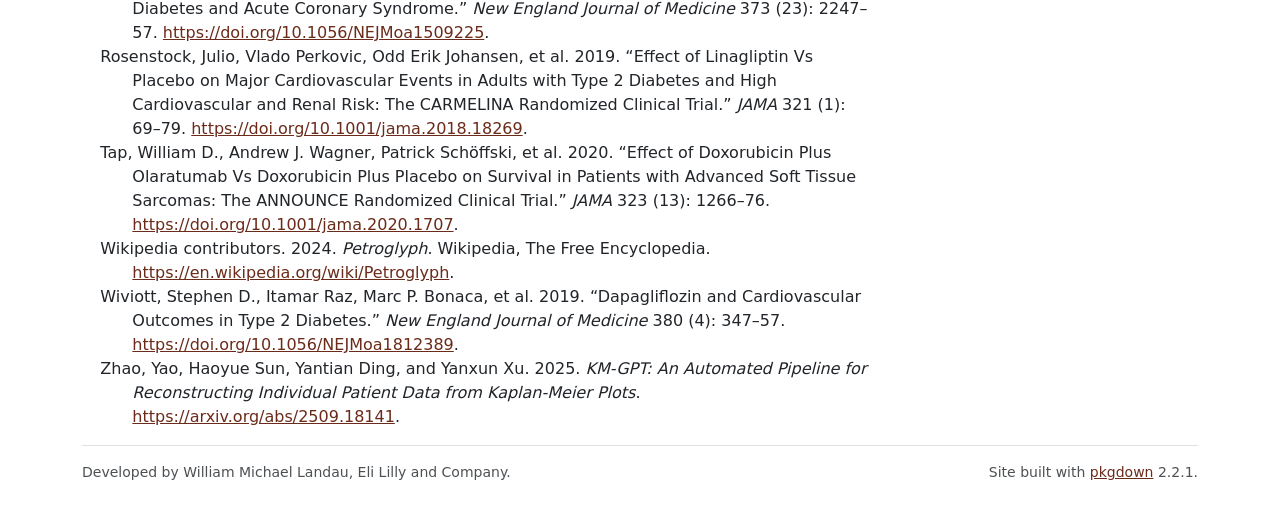
==== commit e5af0774: "Deploying to gh-pages from @ wlandau/retroglyph@0870546e7498618756d9e5c1888b5831ef0933a3 🚀" ====
--- a/index.html
+++ b/index.html
@@ -176,7 +176,7 @@
 <li>The numbers at risk read from the original image do not match the original.</li>
 <li>The step function in a Kaplan-Meier data series has too few jumps for the algorithm by Guyot et al. (2012) (<a href="https://CRAN.R-project.org/package=IPDfromKM" class="external-link"><code>IPDfromKM</code></a> R package) to reconstruct the data accurately.</li>
 </ol>
-<p>The <code>compare()</code> method lets you check for these and other issues that the automated processing may have missed. For each reconstructed patient-level survival curve, <code>compare(data = "survival")</code> (default) refits the reconstructed survival data using <code><a href="https://rdrr.io/pkg/survival/man/survfit.html" class="external-link">survival::survfit()</a></code> to derive the Kaplan-Meier step function, then redraws it on a blank canvas with the same axes as the original image. After it redraws all the curves and axes, it launches an HTML widget to compare the resulting reconstructed image against the target image.<a class="footnote-ref" tabindex="0" data-bs-toggle="popover" data-bs-content='&lt;p&gt;&lt;code&gt;compare(data = "trace")&lt;/code&gt; is similar, but it redraws the upstream pixel trace instead of the downstream survival data. If there are problems in the reconstruction process, this allows users to distinguish between problems due to &lt;code&gt;retroglyph&lt;/code&gt; (which usually show up in the trace) versus problems due to &lt;code&gt;IPDfromKM&lt;/code&gt;, which only affect the downstream survival data.&lt;/p&gt;'><sup>2</sup></a> If the curves in the two figures match, then the reconstruction was successful. <code>compare(data = "censoring")</code> refits the same curves but draws them one pixel wide with a short vertical tick at every reconstructed censoring time, so the censoring marks can be checked against the ones in the source figure.<a class="footnote-ref" tabindex="0" data-bs-toggle="popover" data-bs-content="&lt;p&gt;The thinning is what makes the ticks legible: a tick a couple of pixels tall disappears inside a curve drawn at the source figure’s own line width.&lt;/p&gt;"><sup>3</sup></a> Matches are generally better for denser curves with more points, and worse for sparse curves with few points<a class="footnote-ref" tabindex="0" data-bs-toggle="popover" data-bs-content='&lt;p&gt;This may be an inherent limitation of the algorithm by Guyot et al. (2012) in the &lt;a href="https://CRAN.R-project.org/package=IPDfromKM" class="external-link"&gt;&lt;code&gt;IPDfromKM&lt;/code&gt;&lt;/a&gt; R package, which is responsible for reconstructing patient-level survival data from a Kaplan-Meier pixel trace and its corresponding entries in the risk table.&lt;/p&gt;'><sup>4</sup></a>.</p>
+<p>The <code>compare()</code> method lets you check for these and other issues that the automated processing may have missed. For each reconstructed patient-level survival curve, <code>compare(data = "survival")</code> (default) refits the reconstructed survival data using <code><a href="https://rdrr.io/pkg/survival/man/survfit.html" class="external-link">survival::survfit()</a></code> to derive the Kaplan-Meier step function, then redraws it on a blank canvas with the same axes as the original image. After it redraws all the curves and axes, it launches an HTML widget to compare the resulting reconstructed image against the target image.<a class="footnote-ref" tabindex="0" data-bs-toggle="popover" data-bs-content='&lt;p&gt;&lt;code&gt;compare(data = "trace")&lt;/code&gt; is similar, but it redraws the upstream pixel trace instead of the downstream survival data. If there are problems in the reconstruction process, this allows users to distinguish between problems due to &lt;code&gt;retroglyph&lt;/code&gt; (which usually show up in the trace) versus problems due to &lt;code&gt;IPDfromKM&lt;/code&gt;, which only affect the downstream survival data.&lt;/p&gt;'><sup>2</sup></a> If the curves in the two figures match, then the reconstruction was successful. <code>compare(data = "censoring")</code> refits the same curves but draws them one pixel wide with a vertical tick at every reconstructed censoring time, so the censoring marks can be checked against the ones in the source figure.<a class="footnote-ref" tabindex="0" data-bs-toggle="popover" data-bs-content="&lt;p&gt;The tick is scaled to about 2% of the image height so it stays visible on figures of any size. The thinning is what makes the ticks legible: a tick no taller than the line it crosses disappears inside a curve drawn at the source figure’s own line width.&lt;/p&gt;"><sup>3</sup></a> Matches are generally better for denser curves with more points, and worse for sparse curves with few points<a class="footnote-ref" tabindex="0" data-bs-toggle="popover" data-bs-content='&lt;p&gt;This may be an inherent limitation of the algorithm by Guyot et al. (2012) in the &lt;a href="https://CRAN.R-project.org/package=IPDfromKM" class="external-link"&gt;&lt;code&gt;IPDfromKM&lt;/code&gt;&lt;/a&gt; R package, which is responsible for reconstructing patient-level survival data from a Kaplan-Meier pixel trace and its corresponding entries in the risk table.&lt;/p&gt;'><sup>4</sup></a>.</p>
 <div class="sourceCode" id="cb11"><pre class="downlit sourceCode r">
 <code class="sourceCode R"><span><span class="va">agent</span><span class="op">$</span><span class="fu">compare</span><span class="op">(</span>front <span class="op">=</span> <span class="fl">2</span><span class="op">)</span></span></code></pre></div>
 <figure><img src="./reference/figures/readme/compare-treatment.png" alt="Reconstructed image with the treatment curve in the foreground"><figcaption aria-hidden="true">
